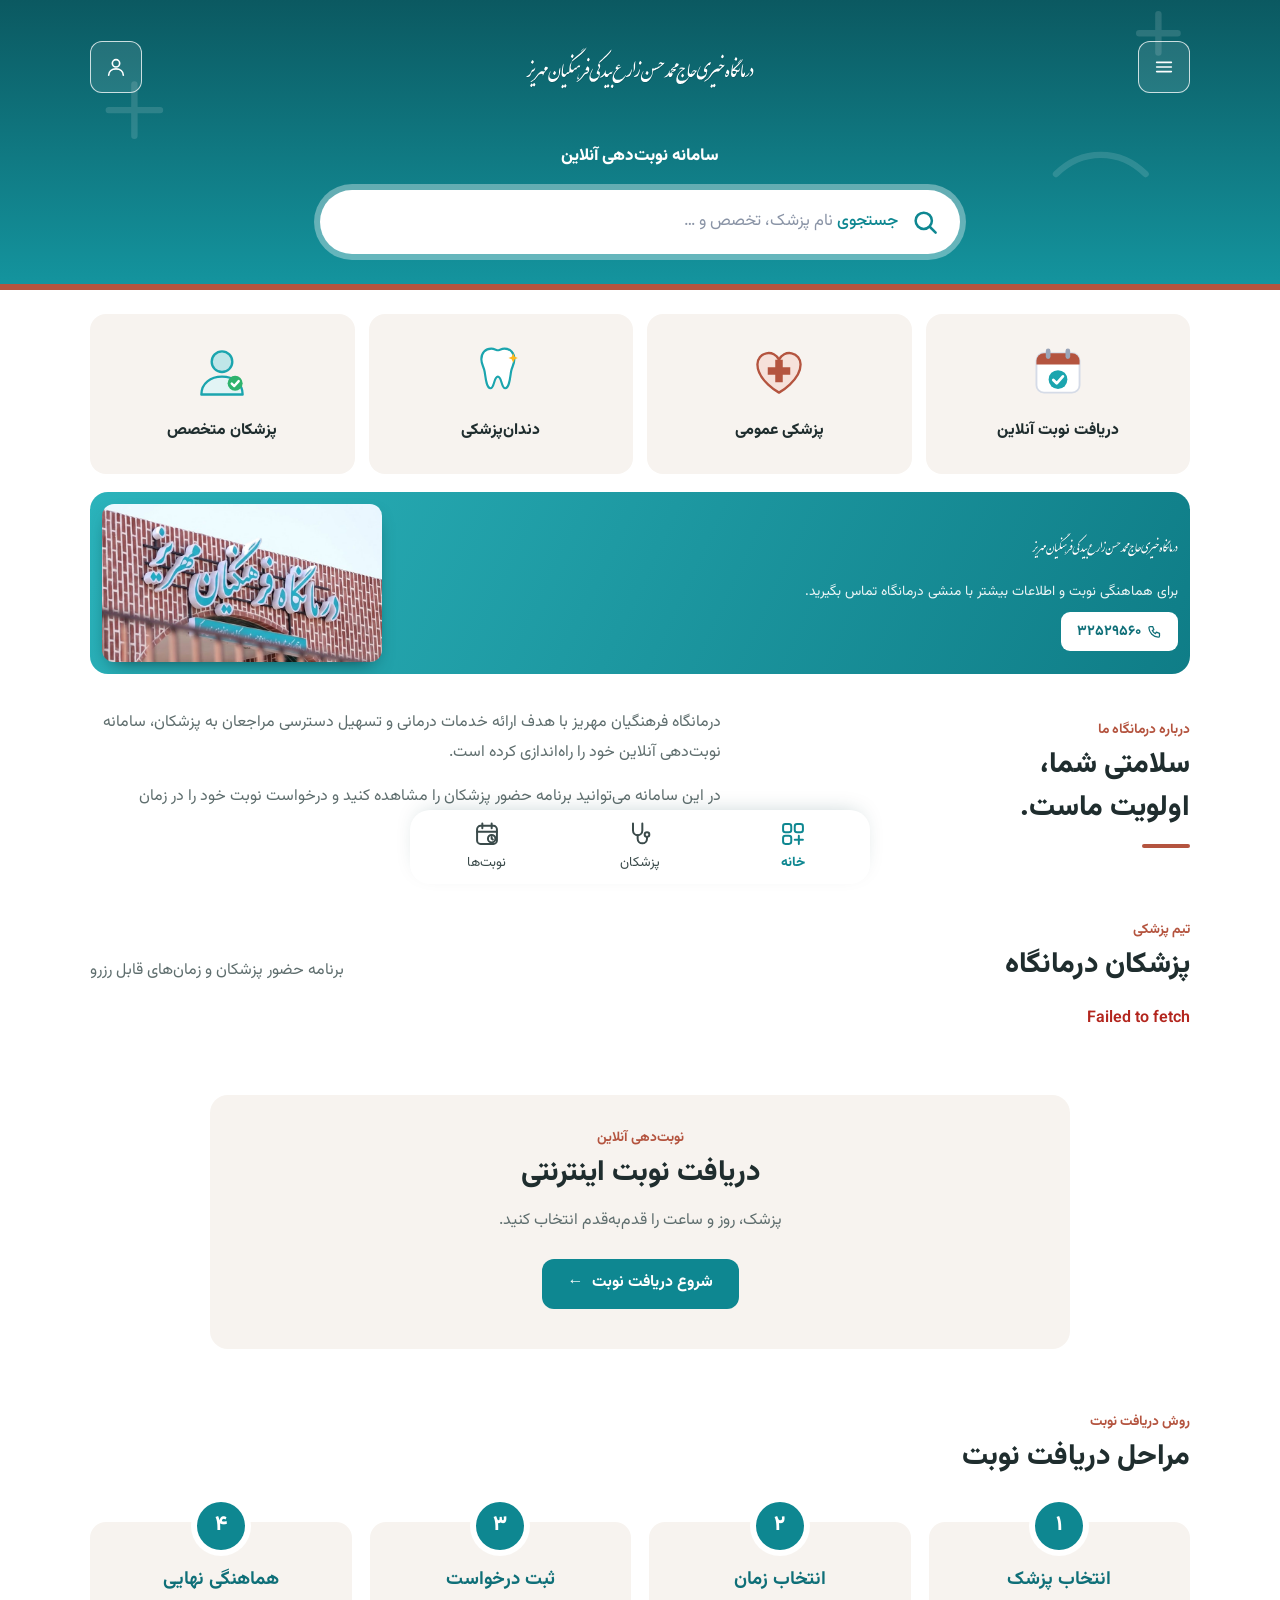
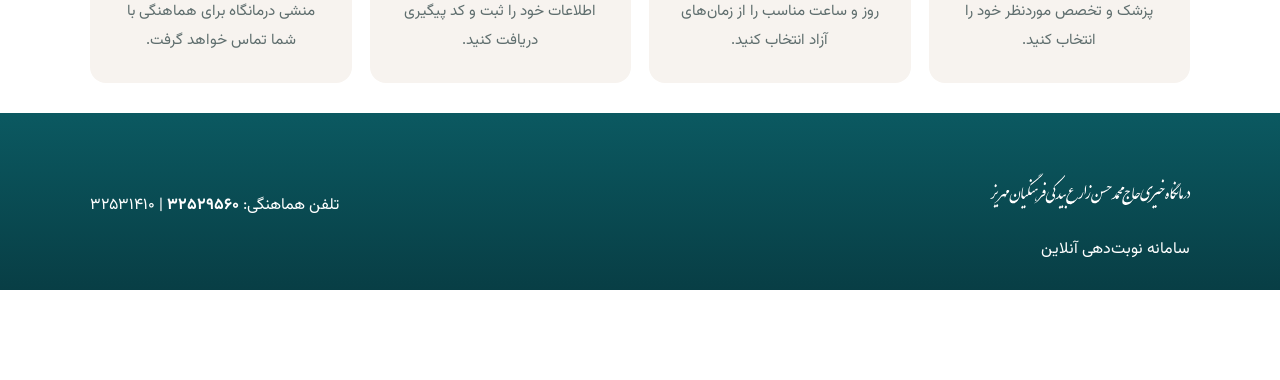
==== index.html @ e26856b7 "Update print statement from 'Hello' to 'Goodbye'" ====
<!DOCTYPE html>
<html lang="fa" dir="rtl">
<head>
  <meta charset="UTF-8">
  <meta name="viewport" content="width=device-width, initial-scale=1.0">
  <meta name="theme-color" content="#0b5961">

  <title>درمانگاه فرهنگیان مهریز | نوبت‌دهی آنلاین</title>

  <meta name="description" content="سامانه آنلاین نوبت‌دهی درمانگاه فرهنگیان مهریز">

  <link rel="preconnect" href="https://fonts.googleapis.com">
  <link rel="preconnect" href="https://script.google.com" crossorigin>
  <link rel="preconnect" href="https://script.googleusercontent.com" crossorigin>
  <link rel="stylesheet" href="https://fonts.googleapis.com/css2?family=Vazirmatn:wght@400;500;700;800&display=swap">
  <link rel="stylesheet" href="css/style.css?v=39">
</head>

<body>
<svg width="0" height="0" style="position:absolute" aria-hidden="true" focusable="false"><defs><path id="wmp" fill-rule="evenodd" d="M687.3 294.7C685.9 295.0 684.8 296.4 683.3 298.7C681.9 300.9 679.8 305.4 678.7 308.0C677.6 310.6 676.4 312.4 676.7 314.0C676.9 315.6 677.9 316.1 680.0 317.7C682.1 319.2 687.3 322.8 689.3 323.3C691.4 323.8 691.4 321.8 692.3 320.7C693.3 319.6 694.0 318.6 695.0 316.7C696.0 314.8 697.7 311.2 698.3 309.3C698.9 307.4 698.9 306.6 698.7 305.3C698.4 304.1 697.8 303.1 696.7 301.7C695.5 300.2 693.2 297.8 691.7 296.7C690.1 295.5 688.7 294.3 687.3 294.7ZM664.3 301.7C663.3 299.9 660.3 296.2 658.7 294.7C657.1 293.2 655.7 292.7 654.7 292.7C653.6 292.6 653.9 292.3 652.3 294.3C650.8 296.4 647.7 304.4 645.3 305.0C642.9 305.6 639.9 299.4 638.0 298.0C636.1 296.6 635.4 295.9 634.0 296.7C632.6 297.4 631.4 299.5 629.7 302.7C627.9 305.8 623.0 312.1 623.7 315.7C624.3 319.3 631.7 322.9 633.7 324.3C635.7 325.8 634.9 324.7 635.7 324.3C636.4 323.9 636.9 323.9 638.3 322.0C639.8 320.1 642.8 314.2 644.3 313.0C645.9 311.8 646.2 313.5 647.7 314.7C649.2 315.8 652.0 319.1 653.3 320.0C654.7 320.9 654.5 321.1 655.7 320.3C656.8 319.6 658.9 317.6 660.3 315.7C661.8 313.7 663.6 310.4 664.3 308.7C665.1 306.9 665.0 306.5 665.0 305.3C665.0 304.2 665.4 303.4 664.3 301.7ZM323.0 302.0C322.1 300.1 319.6 296.9 318.0 295.3C316.4 293.8 314.4 292.9 313.3 292.7C312.2 292.4 312.9 291.6 311.3 293.7C309.8 295.7 306.4 304.2 304.0 305.0C301.6 305.8 298.9 299.7 297.0 298.3C295.1 296.9 293.8 296.4 292.7 296.7C291.5 296.9 291.2 297.9 290.0 299.7C288.8 301.4 286.9 304.6 285.7 307.3C284.4 310.1 281.3 313.2 282.3 316.0C283.4 318.8 290.1 322.9 292.0 324.3C293.9 325.7 293.3 324.6 294.0 324.3C294.7 324.1 294.8 324.6 296.3 322.7C297.8 320.7 300.5 313.2 303.0 312.7C305.5 312.2 309.4 318.4 311.3 319.7C313.2 320.9 313.2 320.9 314.3 320.3C315.5 319.8 316.8 318.6 318.3 316.3C319.8 314.1 322.6 309.4 323.3 307.0C324.1 304.6 323.9 303.9 323.0 302.0ZM1512.7 298.7C1512.0 297.2 1510.8 295.2 1509.3 293.7C1507.8 292.2 1504.9 290.3 1503.7 289.7C1502.4 289.1 1502.6 289.7 1502.0 290.0C1501.4 290.3 1501.7 289.7 1500.3 291.7C1499.0 293.6 1495.2 300.0 1494.0 301.7C1492.8 303.3 1494.3 302.8 1493.0 301.7C1491.7 300.6 1488.1 296.3 1486.3 295.0C1484.6 293.7 1483.9 292.5 1482.3 293.7C1480.7 294.8 1478.3 299.3 1476.7 302.0C1475.1 304.7 1473.4 308.1 1472.7 310.0C1471.9 311.9 1470.8 311.4 1472.3 313.3C1473.9 315.2 1480.1 320.0 1482.0 321.3C1483.9 322.7 1482.9 321.7 1483.7 321.3C1484.4 320.9 1485.2 320.9 1486.7 319.0C1488.2 317.1 1491.4 311.2 1492.7 309.7C1493.9 308.2 1492.7 308.9 1494.0 310.0C1495.3 311.1 1498.7 314.8 1500.3 316.0C1501.9 317.2 1502.6 317.5 1503.7 317.3C1504.7 317.2 1505.2 316.8 1506.7 315.0C1508.1 313.2 1511.2 308.4 1512.3 306.3C1513.4 304.3 1513.3 303.9 1513.3 302.7C1513.4 301.4 1513.3 300.2 1512.7 298.7ZM74.0 291.7C73.6 290.2 73.0 289.6 72.0 288.3C71.0 287.1 69.2 285.3 68.0 284.3C66.8 283.4 65.6 282.8 64.7 282.7C63.8 282.5 64.3 281.3 62.7 283.3C61.1 285.4 57.6 294.3 55.0 295.0C52.4 295.7 49.2 289.1 47.3 287.7C45.4 286.3 45.2 285.6 43.7 286.7C42.2 287.8 39.9 291.6 38.3 294.3C36.7 297.1 34.8 301.0 34.0 303.0C33.2 305.0 32.1 304.4 33.7 306.3C35.2 308.2 41.4 313.0 43.3 314.3C45.2 315.7 44.3 314.6 45.0 314.3C45.7 314.1 45.8 314.6 47.3 312.7C48.8 310.7 51.4 303.2 54.0 302.7C56.6 302.2 60.8 308.4 62.7 309.7C64.5 310.9 63.9 310.9 65.0 310.3C66.1 309.8 67.9 308.1 69.3 306.3C70.7 304.6 72.5 301.5 73.3 300.0C74.2 298.5 74.2 298.7 74.3 297.3C74.4 295.9 74.4 293.2 74.0 291.7ZM424.7 211.0C425.1 209.7 422.4 213.4 421.0 215.7C419.6 217.9 418.1 220.7 416.3 224.7C414.6 228.7 411.7 236.4 410.7 239.7C409.6 242.9 410.0 242.4 410.0 244.3C410.0 246.2 409.9 249.3 410.7 251.0C411.4 252.7 413.0 254.2 414.3 254.7C415.7 255.1 417.6 254.2 418.7 253.7C419.7 253.1 420.1 252.3 420.7 251.3C421.2 250.4 421.8 249.2 422.0 248.0C422.2 246.8 422.2 245.3 422.0 244.3C421.8 243.4 422.2 243.6 421.0 242.3C419.8 241.1 416.0 238.3 415.0 237.0C414.0 235.7 414.4 236.6 415.0 234.3C415.6 232.1 417.1 227.6 418.7 223.7C420.3 219.8 424.3 212.3 424.7 211.0ZM1248.7 210.0C1247.8 210.6 1247.2 210.8 1245.7 213.7C1244.1 216.6 1240.4 224.6 1239.3 227.3C1238.3 230.1 1237.7 228.3 1239.3 230.0C1240.9 231.7 1246.9 235.9 1249.0 237.3C1251.1 238.7 1250.6 239.3 1252.0 238.3C1253.4 237.4 1256.0 233.7 1257.3 231.7C1258.7 229.7 1259.4 228.2 1260.0 226.3C1260.6 224.5 1261.8 222.9 1261.0 220.7C1260.2 218.4 1256.7 214.4 1255.0 212.7C1253.3 210.9 1252.1 210.4 1251.0 210.0C1249.9 209.6 1249.6 209.4 1248.7 210.0ZM1784.3 201.3C1784.2 200.4 1783.6 199.1 1782.0 200.7C1780.4 202.2 1777.3 207.5 1774.7 210.7C1772.0 213.8 1770.1 216.3 1766.0 219.7C1761.9 223.0 1753.1 228.4 1750.0 230.7C1746.9 232.9 1748.1 232.4 1747.7 233.0C1747.3 233.6 1747.0 234.1 1747.7 234.3C1748.3 234.6 1749.7 234.8 1751.7 234.3C1753.6 233.9 1756.5 232.9 1759.3 231.7C1762.2 230.4 1766.4 228.3 1768.7 227.0C1770.9 225.7 1771.1 225.8 1772.7 224.0C1774.3 222.2 1776.6 218.9 1778.3 216.0C1780.1 213.1 1782.0 208.8 1783.0 206.3C1784.0 203.9 1784.5 202.3 1784.3 201.3ZM966.0 187.0C964.3 187.6 963.1 190.9 961.3 194.0C959.6 197.1 956.7 203.2 955.7 205.7C954.6 208.2 953.8 207.3 955.0 209.0C956.2 210.7 960.6 214.4 962.7 216.0C964.8 217.6 966.1 218.9 967.7 218.7C969.3 218.4 971.1 216.0 972.3 214.7C973.6 213.3 974.2 212.3 975.0 210.7C975.8 209.1 976.9 206.9 977.3 205.0C977.8 203.1 977.9 200.9 977.7 199.3C977.4 197.7 977.1 196.8 976.0 195.3C974.9 193.9 973.0 192.1 971.3 190.7C969.7 189.3 967.7 186.4 966.0 187.0ZM226.7 186.7C224.9 187.3 223.4 191.2 221.7 194.3C219.9 197.4 217.3 202.9 216.3 205.3C215.3 207.7 214.0 206.6 215.7 208.7C217.3 210.8 224.2 216.4 226.3 218.0C228.5 219.6 227.8 218.6 228.7 218.3C229.5 218.1 230.2 217.6 231.3 216.3C232.4 215.1 234.2 213.1 235.3 211.0C236.5 208.9 237.8 205.7 238.3 203.7C238.8 201.7 238.7 200.5 238.3 199.0C238.0 197.5 237.4 196.1 236.3 194.7C235.3 193.2 233.6 191.7 232.0 190.3C230.4 189.0 228.4 186.0 226.7 186.7ZM690.7 189.3C690.8 187.7 690.2 188.0 689.0 189.3C687.8 190.7 684.8 195.9 683.3 197.3C681.9 198.8 681.5 198.1 680.3 198.0C679.2 197.9 677.4 196.8 676.3 196.7C675.2 196.5 674.7 196.6 673.7 197.0C672.7 197.4 672.6 196.8 670.3 199.0C668.1 201.2 662.9 207.7 660.3 210.0C657.7 212.3 656.3 212.2 654.7 212.7C653.1 213.2 652.1 213.1 650.7 213.0C649.2 212.9 647.3 212.4 646.0 212.0C644.7 211.6 644.2 211.3 643.0 210.3C641.8 209.4 640.1 208.1 639.0 206.3C637.9 204.6 636.8 201.7 636.3 199.7C635.9 197.6 635.8 196.4 636.3 194.0C636.8 191.6 638.9 186.7 639.3 185.0C639.7 183.3 639.0 183.9 638.7 183.7C638.3 183.4 638.2 182.8 637.3 183.7C636.5 184.5 635.7 185.1 633.7 188.7C631.7 192.3 628.2 200.6 625.3 205.3C622.4 210.1 619.7 213.8 616.3 217.3C612.9 220.9 609.6 223.4 605.0 226.7C600.4 229.9 591.9 234.6 589.0 236.7C586.1 238.7 587.3 238.6 587.7 239.0C588.0 239.4 588.2 239.8 591.0 239.3C593.8 238.9 600.6 237.4 604.3 236.3C608.1 235.3 610.8 234.4 613.3 233.0C615.8 231.6 617.2 230.4 619.3 228.0C621.4 225.6 624.7 220.1 626.0 218.7C627.3 217.3 626.6 218.2 627.3 219.7C628.1 221.2 629.1 225.5 630.3 227.7C631.6 229.8 633.1 231.4 635.0 232.7C636.9 233.9 639.8 235.1 642.0 235.3C644.2 235.6 646.7 234.8 648.3 234.3C649.9 233.8 650.5 233.3 651.7 232.3C652.8 231.4 653.7 230.9 655.3 228.7C657.0 226.4 659.7 221.6 661.7 219.0C663.6 216.4 665.5 214.6 667.0 213.3C668.5 212.1 668.7 211.7 670.7 211.3C672.7 211.0 676.9 211.8 679.0 211.3C681.1 210.9 681.8 209.8 683.0 208.7C684.2 207.5 685.1 205.9 686.0 204.3C686.9 202.7 687.6 201.5 688.3 199.0C689.1 196.5 690.6 190.9 690.7 189.3ZM1609.0 176.7C1607.4 176.2 1608.6 174.4 1606.7 178.0C1604.8 181.6 1599.3 193.9 1597.7 198.0C1596.0 202.1 1596.6 201.3 1596.7 202.3C1596.8 203.4 1598.9 202.4 1598.3 204.3C1597.7 206.2 1594.3 210.9 1593.0 213.7C1591.7 216.4 1591.1 218.4 1590.7 220.7C1590.2 222.9 1590.3 225.4 1590.3 227.0C1590.4 228.6 1590.4 229.2 1591.0 230.3C1591.6 231.5 1592.7 233.2 1593.7 234.0C1594.6 234.8 1595.5 235.1 1596.7 235.3C1597.8 235.6 1599.4 235.5 1600.7 235.3C1601.9 235.2 1602.4 235.3 1604.0 234.3C1605.6 233.3 1607.9 232.3 1610.3 229.3C1612.7 226.3 1616.3 220.7 1618.3 216.3C1620.3 212.0 1621.6 207.2 1622.3 203.3C1623.1 199.4 1622.8 195.7 1622.7 193.0C1622.5 190.3 1622.4 189.4 1621.3 187.3C1620.2 185.3 1618.1 182.4 1616.0 180.7C1613.9 178.9 1610.6 177.1 1609.0 176.7ZM1602.3 206.0C1603.4 205.3 1603.7 205.9 1604.7 206.3C1605.7 206.8 1607.2 207.5 1608.3 208.7C1609.5 209.8 1611.2 211.8 1611.7 213.3C1612.1 214.9 1611.5 216.9 1611.0 218.0C1610.5 219.1 1609.9 219.3 1608.7 220.0C1607.4 220.7 1604.9 221.8 1603.3 222.0C1601.7 222.2 1600.2 222.1 1599.0 221.3C1597.8 220.6 1596.8 218.7 1596.3 217.7C1595.9 216.7 1596.0 216.5 1596.3 215.3C1596.7 214.2 1597.3 212.2 1598.3 210.7C1599.3 209.1 1601.3 206.7 1602.3 206.0ZM909.3 174.0C908.8 174.1 909.4 171.4 907.3 175.7C905.3 179.9 899.8 193.5 897.0 199.3C894.2 205.2 893.2 207.2 890.3 210.7C887.4 214.1 884.1 216.7 879.7 220.0C875.3 223.3 867.0 228.2 864.0 230.3C861.0 232.5 862.0 232.2 861.7 233.0C861.3 233.8 860.7 234.8 862.0 235.0C863.3 235.2 866.4 234.9 869.7 234.3C872.9 233.7 878.2 232.3 881.3 231.3C884.4 230.3 886.4 229.5 888.3 228.3C890.3 227.2 891.3 226.4 893.0 224.3C894.7 222.2 896.3 220.1 898.3 215.7C900.4 211.2 903.3 203.6 905.3 197.7C907.3 191.7 909.4 183.7 910.3 180.0C911.2 176.3 910.8 176.3 910.7 175.3C910.5 174.3 909.9 173.9 909.3 174.0ZM846.0 174.3C845.6 174.1 846.1 170.7 844.0 174.7C841.9 178.7 836.2 192.4 833.3 198.3C830.4 204.2 829.2 206.7 826.7 210.0C824.2 213.3 822.7 214.7 818.3 218.0C814.0 221.3 804.1 227.2 800.7 229.7C797.2 232.1 798.2 231.9 797.7 232.7C797.1 233.4 797.3 233.9 797.3 234.3C797.4 234.7 796.6 235.0 798.0 235.0C799.4 235.0 802.3 235.0 805.7 234.3C809.0 233.7 814.7 232.1 818.0 231.0C821.3 229.9 823.3 229.0 825.3 227.7C827.3 226.3 828.0 226.2 830.0 223.0C832.0 219.8 835.1 213.7 837.3 208.3C839.6 203.0 841.8 195.8 843.3 191.0C844.8 186.2 845.8 181.8 846.3 179.3C846.9 176.8 846.7 176.8 846.7 176.0C846.6 175.2 846.4 174.6 846.0 174.3ZM1801.3 161.7C1800.3 161.2 1800.2 161.3 1799.7 161.7C1799.2 162.0 1799.8 160.3 1798.3 163.7C1796.9 167.0 1792.2 178.3 1791.0 181.7C1789.8 185.0 1790.0 182.5 1791.0 183.7C1792.0 184.8 1795.1 186.8 1797.0 188.7C1798.9 190.6 1801.4 193.3 1802.7 195.0C1803.9 196.7 1804.3 197.6 1804.7 199.0C1805.1 200.4 1806.1 200.8 1805.0 203.3C1803.9 205.9 1802.2 209.4 1798.3 214.3C1794.4 219.3 1784.3 229.7 1781.7 233.0C1779.0 236.3 1780.7 234.5 1782.3 234.0C1783.9 233.5 1788.3 231.7 1791.3 230.0C1794.4 228.3 1798.5 225.3 1800.7 223.7C1802.8 222.0 1803.1 221.4 1804.3 220.0C1805.6 218.6 1806.8 216.9 1808.0 215.0C1809.2 213.1 1810.2 211.1 1811.3 208.3C1812.4 205.6 1813.8 201.4 1814.7 198.3C1815.5 195.3 1816.1 192.8 1816.3 190.0C1816.6 187.2 1816.6 183.9 1816.3 181.7C1816.1 179.4 1815.9 178.4 1815.0 176.3C1814.1 174.2 1812.2 171.0 1810.7 169.0C1809.1 167.0 1807.2 165.6 1805.7 164.3C1804.1 163.1 1802.3 162.1 1801.3 161.7ZM273.3 161.3C273.1 156.7 272.3 161.6 271.7 162.3C271.1 163.1 270.8 162.8 269.7 166.0C268.5 169.2 265.7 177.0 264.7 181.3C263.6 185.7 263.6 186.9 263.3 192.0C263.1 197.1 263.4 207.7 263.3 211.7C263.2 215.6 263.4 213.3 262.7 215.7C261.9 218.0 260.1 222.8 258.7 225.7C257.2 228.5 255.8 230.4 254.0 232.7C252.2 234.9 249.9 237.2 248.0 239.0C246.1 240.8 244.8 241.9 242.3 243.3C239.9 244.8 236.7 246.4 233.3 247.7C230.0 248.9 225.4 250.1 222.3 250.7C219.2 251.3 217.3 251.3 214.7 251.3C212.1 251.3 209.6 251.3 206.7 250.7C203.8 250.0 200.1 248.9 197.3 247.3C194.6 245.8 192.1 243.6 190.3 241.3C188.6 239.1 187.3 236.8 186.7 233.7C186.0 230.5 185.7 226.9 186.3 222.3C187.0 217.7 188.9 210.9 190.7 206.0C192.4 201.1 195.7 195.4 196.7 192.7C197.6 189.9 196.7 189.7 196.3 189.3C196.0 188.9 195.8 188.6 194.7 190.3C193.5 192.1 191.2 196.2 189.3 200.0C187.5 203.8 185.2 208.8 183.7 213.0C182.1 217.2 180.9 220.8 180.0 225.0C179.1 229.2 178.3 234.4 178.0 238.3C177.7 242.2 177.9 245.2 178.3 248.3C178.7 251.4 179.4 254.5 180.3 257.0C181.2 259.5 182.1 261.2 183.7 263.3C185.2 265.4 187.7 268.1 189.7 269.7C191.7 271.3 193.1 272.1 195.7 273.0C198.3 273.9 202.2 275.0 205.3 275.3C208.4 275.7 211.8 275.3 214.3 275.0C216.9 274.7 218.7 274.2 220.7 273.7C222.7 273.1 223.6 273.0 226.3 271.7C229.1 270.3 234.3 267.4 237.0 265.7C239.7 263.9 239.9 263.7 242.3 261.3C244.7 258.9 248.9 254.4 251.3 251.3C253.8 248.3 255.2 245.9 257.0 243.0C258.8 240.1 259.9 238.6 262.0 233.7C264.1 228.8 267.5 220.9 269.3 213.7C271.2 206.4 272.3 198.7 273.0 190.0C273.7 181.3 273.6 165.9 273.3 161.3ZM73.7 161.0C73.3 160.7 73.4 159.9 72.0 161.7C70.6 163.4 68.6 168.6 65.3 171.3C62.1 174.1 56.0 175.8 52.7 178.0C49.3 180.2 48.5 179.6 45.3 184.7C42.2 189.8 37.0 203.3 33.7 208.7C30.3 214.0 30.3 212.9 25.3 216.7C20.3 220.4 7.6 228.6 3.7 231.3C-0.2 234.1 2.2 232.4 2.0 233.0C1.8 233.6 1.6 234.6 2.7 235.0C3.7 235.4 5.1 235.8 8.3 235.3C11.6 234.9 18.9 233.4 22.3 232.3C25.7 231.3 26.9 230.2 28.7 229.0C30.4 227.8 31.4 226.8 32.7 225.0C33.9 223.2 34.7 221.9 36.3 218.3C37.9 214.7 40.8 206.8 42.3 203.3C43.9 199.9 44.3 199.3 45.7 197.7C47.0 196.1 47.5 195.4 50.3 193.7C53.2 191.9 60.0 189.1 62.7 187.3C65.3 185.6 64.9 185.3 66.3 183.0C67.7 180.7 69.7 176.6 71.0 173.3C72.3 170.1 73.6 165.4 74.0 163.3C74.4 161.3 74.0 161.3 73.7 161.0ZM173.3 158.0C171.8 156.8 168.9 155.4 166.0 154.7C163.1 153.9 158.5 152.8 156.0 153.7C153.5 154.6 152.8 157.0 151.0 160.0C149.2 163.0 146.3 169.1 145.3 171.7C144.4 174.3 145.0 174.7 145.3 175.7C145.7 176.7 146.1 177.1 147.3 177.7C148.6 178.3 151.6 178.9 152.7 179.3C153.7 179.8 154.9 178.3 153.7 180.3C152.4 182.3 147.1 189.3 145.3 191.3C143.6 193.3 144.1 192.4 143.3 192.3C142.6 192.2 142.2 191.2 141.0 190.7C139.8 190.2 138.8 189.6 136.3 189.3C133.9 189.1 129.3 188.9 126.3 189.3C123.4 189.7 121.4 190.4 118.7 191.7C115.9 192.9 113.7 193.7 110.0 196.7C106.3 199.7 102.1 203.1 96.7 209.7C91.3 216.2 82.4 229.8 77.7 236.0C72.9 242.2 71.3 243.4 68.3 246.7C65.3 249.9 64.7 251.2 59.7 255.3C54.7 259.4 42.2 268.3 38.3 271.3C34.5 274.4 36.8 273.2 36.7 273.7C36.5 274.2 36.8 274.3 37.3 274.3C37.8 274.4 37.2 275.1 39.7 274.0C42.1 272.9 47.7 270.5 52.0 268.0C56.3 265.5 61.1 262.5 65.3 259.0C69.6 255.5 72.2 253.2 77.7 247.0C83.2 240.8 93.4 227.2 98.3 221.7C103.2 216.2 104.0 215.9 107.0 214.0C110.0 212.1 113.2 210.9 116.3 210.3C119.5 209.7 123.7 210.1 126.0 210.3C128.3 210.6 128.9 210.8 130.3 211.7C131.7 212.6 133.9 213.7 134.3 215.7C134.8 217.7 132.9 222.3 133.0 223.7C133.1 225.1 133.9 224.6 134.7 224.0C135.4 223.4 135.3 224.2 137.3 220.3C139.3 216.4 143.4 206.3 146.7 200.7C149.9 195.0 152.8 190.8 156.7 186.3C160.6 181.8 167.3 176.4 170.0 173.7C172.7 170.9 171.8 171.6 172.7 169.7C173.5 167.7 174.9 163.9 175.0 162.0C175.1 160.1 174.8 159.2 173.3 158.0ZM497.3 154.3C495.8 153.4 493.2 152.3 491.7 152.0C490.1 151.7 489.5 151.3 488.0 152.7C486.5 154.1 484.6 156.7 482.7 160.3C480.7 163.9 477.3 171.3 476.3 174.3C475.3 177.4 476.1 177.4 476.7 178.7C477.2 179.9 478.1 181.3 479.7 182.0C481.2 182.7 484.4 182.7 486.0 182.7C487.6 182.6 488.6 181.7 489.3 181.7C490.1 181.6 489.9 181.5 490.7 182.3C491.4 183.2 493.3 185.3 493.7 186.7C494.1 188.0 493.7 189.3 493.0 190.3C492.3 191.4 492.7 191.4 489.3 193.0C486.0 194.6 476.8 198.0 473.0 200.0C469.2 202.0 468.7 202.8 466.3 205.0C463.9 207.2 463.3 207.3 458.7 213.3C454.0 219.4 444.0 234.3 438.3 241.3C432.7 248.3 430.6 250.3 424.7 255.3C418.8 260.4 406.8 268.7 403.0 271.7C399.2 274.7 401.8 272.9 401.7 273.3C401.6 273.8 401.6 274.3 402.3 274.3C403.1 274.3 403.9 274.4 406.3 273.3C408.8 272.3 413.3 270.2 417.0 268.0C420.7 265.8 424.3 263.9 428.7 260.3C433.0 256.8 437.9 252.3 443.0 246.7C448.1 241.0 455.3 231.2 459.3 226.3C463.4 221.5 464.6 220.1 467.3 217.7C470.1 215.3 472.3 213.8 476.0 212.0C479.7 210.2 486.4 208.5 489.3 207.0C492.2 205.5 491.8 204.9 493.3 203.0C494.9 201.1 497.2 197.8 498.7 195.3C500.1 192.9 501.1 190.8 502.0 188.3C502.9 185.8 503.8 182.8 504.3 180.3C504.8 177.9 505.0 176.1 505.0 173.7C505.0 171.2 505.1 168.3 504.3 165.7C503.6 163.0 501.8 159.6 500.7 157.7C499.5 155.8 498.8 155.3 497.3 154.3ZM744.3 137.0C742.7 136.8 740.3 136.7 738.0 137.7C735.7 138.6 732.9 140.7 730.7 142.7C728.4 144.6 726.8 146.6 724.7 149.3C722.5 152.1 719.1 156.9 717.7 159.3C716.2 161.7 716.2 162.5 716.0 163.7C715.8 164.8 716.1 165.6 716.3 166.3C716.6 167.1 716.4 167.3 717.7 168.3C718.9 169.3 722.7 171.3 724.0 172.3C725.3 173.4 727.1 171.8 725.3 174.7C723.6 177.6 716.6 185.2 713.3 189.7C710.1 194.2 708.1 197.3 705.7 201.7C703.2 206.0 700.8 210.4 698.7 215.7C696.6 220.9 694.2 228.9 693.0 233.3C691.8 237.8 691.9 239.2 691.7 242.3C691.4 245.5 691.2 248.5 691.7 252.3C692.2 256.2 693.6 262.2 694.7 265.3C695.7 268.4 696.4 269.1 698.0 271.0C699.6 272.9 701.8 275.1 704.0 276.7C706.2 278.2 708.8 279.4 711.0 280.3C713.2 281.2 714.3 281.7 717.3 282.0C720.4 282.3 725.7 282.6 729.3 282.3C733.0 282.1 735.7 281.6 739.3 280.3C743.0 279.1 747.4 277.2 751.3 275.0C755.2 272.8 759.0 270.0 762.7 267.0C766.3 264.0 770.2 260.3 773.3 257.0C776.5 253.7 778.6 250.9 781.7 247.0C784.7 243.1 788.8 237.8 791.7 233.3C794.5 228.9 797.5 222.8 798.7 220.3C799.8 217.9 798.8 218.9 798.7 218.7C798.5 218.4 800.0 216.1 797.7 218.7C795.3 221.2 788.8 229.7 784.7 234.0C780.6 238.3 776.6 241.6 773.0 244.3C769.4 247.1 766.7 248.6 763.3 250.3C759.9 252.1 755.9 253.6 752.7 254.7C749.4 255.7 748.3 256.3 744.0 256.7C739.7 257.0 731.0 257.0 727.0 256.7C723.0 256.3 722.1 255.4 720.0 254.7C717.9 253.9 716.9 253.8 714.7 252.0C712.4 250.2 708.3 246.4 706.3 243.7C704.4 240.9 703.6 238.3 703.0 235.3C702.4 232.3 702.2 229.1 702.7 225.7C703.1 222.2 704.0 218.8 705.7 214.7C707.3 210.5 710.2 204.8 712.7 200.7C715.1 196.5 717.2 193.6 720.3 189.7C723.5 185.7 725.1 182.8 731.7 177.0C738.3 171.2 755.3 159.0 760.0 155.0C764.7 151.0 760.1 153.3 759.7 153.0C759.3 152.7 759.4 152.3 757.7 153.0C755.9 153.7 751.6 156.4 749.3 157.3C747.1 158.3 746.4 158.5 744.3 158.7C742.2 158.8 738.7 158.6 736.7 158.3C734.7 158.1 733.5 157.6 732.3 157.0C731.2 156.4 730.2 155.7 729.7 155.0C729.2 154.3 728.7 153.9 729.3 152.7C729.9 151.4 732.1 148.9 733.3 147.7C734.6 146.4 735.9 145.7 737.0 145.3C738.1 144.9 738.8 144.9 740.0 145.3C741.2 145.7 743.1 147.3 744.0 147.7C744.9 148.1 745.0 147.9 745.7 147.7C746.3 147.4 747.4 147.0 748.0 146.0C748.6 145.0 749.4 142.8 749.3 141.7C749.3 140.5 748.5 139.8 747.7 139.0C746.8 138.2 745.9 137.2 744.3 137.0ZM1585.0 138.0C1584.6 137.7 1584.4 137.2 1583.0 137.7C1581.6 138.1 1578.1 140.2 1576.3 140.7C1574.6 141.2 1575.9 141.5 1572.7 140.7C1569.4 139.8 1559.8 136.5 1556.7 135.7C1553.6 134.8 1555.3 135.3 1554.0 135.7C1552.7 136.0 1549.9 137.0 1548.7 137.7C1547.4 138.3 1547.6 138.1 1546.3 139.7C1545.1 141.3 1542.1 145.3 1541.0 147.3C1539.9 149.3 1539.7 150.9 1539.7 151.7C1539.7 152.4 1539.7 152.9 1541.0 152.0C1542.3 151.1 1545.6 147.3 1547.7 146.3C1549.8 145.4 1551.7 146.0 1553.7 146.3C1555.7 146.7 1557.7 147.4 1559.7 148.3C1561.6 149.2 1564.9 150.4 1565.3 151.7C1565.8 152.9 1564.9 153.3 1562.3 156.0C1559.8 158.7 1552.6 165.6 1550.0 167.7C1547.4 169.7 1549.4 168.3 1546.7 168.3C1543.9 168.4 1537.2 167.8 1533.3 168.0C1529.4 168.2 1526.8 168.6 1523.3 169.7C1519.9 170.8 1516.1 172.7 1512.7 174.7C1509.3 176.6 1506.9 177.8 1503.0 181.3C1499.1 184.9 1496.1 186.8 1489.0 196.0C1481.9 205.2 1467.1 227.8 1460.3 236.7C1453.6 245.5 1453.9 244.2 1448.3 249.0C1442.8 253.8 1431.2 261.9 1427.0 265.3C1422.8 268.7 1423.7 268.5 1423.0 269.3C1422.3 270.2 1422.3 270.2 1423.0 270.3C1423.7 270.4 1424.8 270.9 1427.3 270.0C1429.9 269.1 1434.7 266.7 1438.3 264.7C1441.9 262.6 1445.8 260.0 1449.0 257.7C1452.2 255.3 1453.8 254.0 1457.3 250.7C1460.8 247.3 1464.1 244.9 1470.0 237.7C1475.9 230.4 1487.2 213.9 1492.7 207.3C1498.1 200.8 1500.0 200.4 1502.7 198.3C1505.3 196.3 1506.4 196.0 1508.7 195.0C1510.9 194.0 1513.8 192.9 1516.0 192.3C1518.2 191.7 1520.2 191.4 1522.0 191.3C1523.8 191.3 1524.7 192.0 1527.0 192.0C1529.3 192.0 1533.4 192.1 1536.0 191.3C1538.6 190.6 1540.1 189.7 1542.3 187.7C1544.6 185.7 1545.2 183.7 1549.3 179.3C1553.4 175.0 1561.9 166.5 1567.0 161.7C1572.1 156.8 1576.9 153.3 1579.7 150.3C1582.4 147.4 1582.7 145.8 1583.7 144.0C1584.6 142.2 1585.1 140.7 1585.3 139.7C1585.6 138.7 1585.4 138.3 1585.0 138.0ZM1733.3 130.0C1732.9 130.3 1733.1 128.7 1731.7 132.3C1730.2 135.9 1726.5 144.3 1724.7 151.7C1722.8 159.1 1721.8 167.9 1720.7 176.7C1719.6 185.4 1718.4 197.5 1718.0 204.0C1717.6 210.5 1717.9 212.6 1718.0 215.7C1718.1 218.7 1718.3 220.6 1718.7 222.3C1719.0 224.1 1719.1 224.7 1720.0 226.3C1720.9 228.0 1722.3 230.8 1724.0 232.3C1725.7 233.8 1727.9 235.0 1730.0 235.3C1732.1 235.7 1734.6 235.3 1736.7 234.3C1738.8 233.3 1740.9 231.7 1742.7 229.3C1744.4 226.9 1746.3 222.9 1747.3 220.0C1748.4 217.1 1748.7 214.3 1749.0 212.0C1749.3 209.7 1749.6 208.4 1749.0 206.3C1748.4 204.3 1746.7 200.8 1745.7 199.7C1744.7 198.5 1743.6 199.2 1743.0 199.3C1742.4 199.4 1742.7 198.7 1742.0 200.3C1741.3 202.0 1739.8 207.4 1739.0 209.3C1738.2 211.2 1737.9 211.4 1737.0 211.7C1736.1 211.9 1734.6 211.1 1733.7 210.7C1732.8 210.2 1732.5 210.1 1731.7 209.0C1730.8 207.9 1729.3 205.8 1728.7 204.3C1728.0 202.8 1727.8 202.7 1727.7 200.0C1727.5 197.3 1726.6 199.1 1727.7 188.0C1728.7 176.9 1732.9 143.2 1734.0 133.7C1735.1 124.1 1734.1 131.3 1734.0 130.7C1733.9 130.1 1733.7 129.7 1733.3 130.0ZM1364.3 183.3C1364.5 182.3 1364.9 182.7 1363.7 182.7C1362.4 182.7 1360.0 183.7 1357.0 183.3C1354.0 182.9 1348.4 180.8 1345.7 180.3C1342.9 179.9 1342.3 180.1 1340.7 180.7C1339.0 181.2 1337.3 182.3 1335.7 183.7C1334.1 185.0 1334.2 184.2 1331.0 188.7C1327.8 193.2 1319.7 207.0 1316.7 210.7C1313.7 214.3 1314.4 211.1 1313.0 210.7C1311.6 210.3 1309.5 209.4 1308.0 208.3C1306.5 207.2 1305.1 205.9 1304.0 204.0C1302.9 202.1 1301.6 201.3 1301.3 196.7C1301.1 192.1 1301.3 186.2 1302.3 176.3C1303.3 166.4 1306.4 144.9 1307.3 137.3C1308.2 129.7 1307.8 131.9 1307.7 130.7C1307.6 129.4 1308.2 126.8 1306.7 130.0C1305.2 133.2 1300.8 141.4 1298.7 150.0C1296.5 158.6 1294.8 172.9 1293.7 181.7C1292.5 190.4 1292.0 196.8 1291.7 202.3C1291.3 207.9 1291.5 212.1 1291.7 215.0C1291.8 217.9 1291.9 217.9 1292.7 220.0C1293.4 222.1 1294.9 225.3 1296.3 227.3C1297.8 229.3 1300.6 230.9 1301.3 232.0C1302.1 233.1 1302.4 231.8 1301.0 233.7C1299.6 235.6 1295.2 240.6 1292.7 243.3C1290.1 246.1 1287.7 248.2 1285.7 250.0C1283.6 251.8 1283.2 252.2 1280.3 254.0C1277.4 255.8 1271.7 259.1 1268.3 260.7C1265.0 262.3 1263.1 262.9 1260.3 263.7C1257.6 264.4 1256.2 265.1 1252.0 265.3C1247.8 265.6 1239.2 265.6 1235.3 265.3C1231.5 265.1 1231.1 264.5 1229.0 263.7C1226.9 262.8 1224.8 261.7 1223.0 260.3C1221.2 259.0 1219.3 257.1 1218.0 255.7C1216.7 254.2 1216.2 253.8 1215.3 251.7C1214.4 249.5 1213.1 245.3 1212.7 242.7C1212.2 240.1 1212.2 239.1 1212.7 236.0C1213.2 232.9 1213.8 228.6 1215.7 224.0C1217.6 219.4 1221.2 212.7 1224.0 208.3C1226.8 203.9 1229.0 201.2 1232.3 197.7C1235.7 194.1 1238.6 191.1 1244.0 187.0C1249.4 182.9 1260.8 176.1 1264.7 173.3C1268.6 170.6 1266.7 171.6 1267.3 170.3C1268.0 169.1 1268.7 166.8 1268.7 165.7C1268.6 164.5 1267.8 164.0 1267.0 163.3C1266.2 162.7 1266.4 162.4 1263.7 161.7C1260.9 160.9 1254.7 159.4 1250.7 159.0C1246.7 158.6 1242.7 158.7 1239.7 159.0C1236.7 159.3 1234.8 159.8 1232.7 161.0C1230.5 162.2 1228.3 164.6 1226.7 166.3C1225.1 168.1 1223.7 170.3 1223.0 171.7C1222.3 173.0 1222.6 173.9 1222.7 174.3C1222.8 174.8 1222.9 174.9 1223.7 174.3C1224.4 173.7 1225.9 171.6 1227.3 170.7C1228.7 169.8 1228.9 169.2 1232.0 169.0C1235.1 168.8 1242.6 169.3 1245.7 169.7C1248.8 170.0 1249.7 170.5 1250.7 171.0C1251.7 171.5 1253.4 170.9 1251.7 172.7C1249.9 174.4 1243.9 178.3 1240.0 181.7C1236.1 185.1 1231.9 189.0 1228.3 193.0C1224.8 197.0 1221.8 201.0 1218.7 205.7C1215.6 210.3 1212.2 215.8 1209.7 221.0C1207.2 226.2 1205.1 232.1 1203.7 237.0C1202.2 241.9 1201.4 246.1 1201.0 250.7C1200.6 255.2 1200.9 261.3 1201.0 264.3C1201.1 267.4 1201.1 266.9 1201.7 269.0C1202.3 271.1 1203.8 274.9 1204.7 276.7C1205.5 278.4 1205.1 278.1 1206.7 279.7C1208.2 281.2 1211.8 284.5 1214.0 286.0C1216.2 287.5 1217.9 288.0 1220.0 288.7C1222.1 289.3 1223.9 289.8 1226.7 290.0C1229.4 290.2 1233.3 290.3 1236.7 290.0C1240.0 289.7 1244.1 288.9 1246.7 288.3C1249.2 287.8 1249.3 287.8 1252.0 286.7C1254.7 285.5 1258.7 283.9 1262.7 281.3C1266.6 278.8 1272.3 274.3 1275.7 271.3C1279.1 268.4 1280.3 266.8 1283.0 263.7C1285.7 260.6 1288.4 257.6 1292.0 252.7C1295.6 247.7 1301.3 236.9 1304.7 234.0C1308.0 231.1 1309.6 235.2 1312.0 235.3C1314.4 235.5 1316.7 235.4 1319.0 235.0C1321.3 234.6 1323.2 234.2 1325.7 233.0C1328.1 231.8 1331.1 230.2 1333.7 228.0C1336.3 225.8 1338.0 224.6 1341.3 220.0C1344.7 215.4 1350.5 205.2 1353.7 200.7C1356.8 196.2 1358.8 194.9 1360.3 193.0C1361.8 191.1 1362.0 190.6 1362.7 189.0C1363.3 187.4 1364.2 184.4 1364.3 183.3ZM1350.3 193.3C1350.8 193.9 1350.7 193.9 1350.0 195.0C1349.3 196.1 1348.5 197.6 1346.3 199.7C1344.2 201.7 1339.9 205.5 1337.0 207.3C1334.1 209.2 1331.1 210.1 1328.7 210.7C1326.3 211.2 1323.6 211.0 1322.7 210.7C1321.7 210.3 1321.6 211.2 1323.0 208.7C1324.4 206.2 1329.0 198.7 1331.3 195.7C1333.7 192.7 1335.1 191.6 1337.0 190.7C1338.9 189.7 1341.3 189.9 1343.0 190.0C1344.7 190.1 1346.1 190.8 1347.3 191.3C1348.6 191.9 1349.9 192.7 1350.3 193.3ZM1218.3 131.3C1217.3 130.4 1215.4 128.8 1213.0 127.7C1210.6 126.5 1205.6 124.9 1203.7 124.3C1201.8 123.8 1202.9 123.3 1201.7 124.3C1200.4 125.3 1198.2 127.3 1196.0 130.3C1193.8 133.3 1189.9 140.1 1188.7 142.3C1187.4 144.6 1188.2 143.1 1188.7 143.7C1189.1 144.3 1190.9 145.4 1191.3 146.0C1191.8 146.6 1195.1 144.1 1191.3 147.0C1187.6 149.9 1173.9 159.2 1168.7 163.7C1163.4 168.2 1161.7 171.1 1159.7 174.0C1157.6 176.9 1156.7 179.6 1156.3 181.0C1156.0 182.4 1154.2 182.3 1157.7 182.3C1161.1 182.3 1173.4 181.2 1177.0 181.0C1180.6 180.8 1178.4 181.1 1179.0 181.3C1179.6 181.6 1181.7 181.6 1180.3 182.7C1179.0 183.8 1174.3 185.8 1171.0 188.0C1167.7 190.2 1162.7 193.7 1160.3 195.7C1157.9 197.6 1158.2 197.6 1156.7 199.7C1155.2 201.7 1152.5 206.7 1151.3 208.0C1150.2 209.3 1150.3 208.6 1149.7 207.3C1149.1 206.1 1148.0 202.6 1147.7 200.7C1147.3 198.7 1147.2 198.1 1147.7 195.7C1148.2 193.2 1150.2 187.9 1150.7 186.0C1151.2 184.1 1150.9 184.4 1150.7 184.0C1150.4 183.6 1149.9 182.8 1149.0 183.7C1148.1 184.6 1147.0 185.7 1145.0 189.3C1143.0 192.9 1139.8 200.7 1137.0 205.3C1134.2 209.9 1131.7 213.4 1128.3 217.0C1124.9 220.6 1121.2 223.4 1116.7 226.7C1112.1 229.9 1103.9 234.3 1101.0 236.3C1098.1 238.4 1099.0 238.5 1099.3 239.0C1099.7 239.5 1098.8 240.3 1103.0 239.3C1107.2 238.4 1119.8 235.1 1124.3 233.3C1128.9 231.6 1128.3 230.9 1130.3 228.7C1132.4 226.4 1135.3 221.0 1136.7 219.7C1138.0 218.3 1137.8 219.5 1138.3 220.7C1138.8 221.8 1139.1 224.9 1139.7 226.7C1140.3 228.4 1140.7 229.6 1142.0 231.0C1143.3 232.4 1145.6 234.3 1147.3 235.0C1149.1 235.7 1150.9 235.4 1152.3 235.3C1153.8 235.2 1154.4 235.1 1156.0 234.3C1157.6 233.6 1159.8 232.6 1161.7 230.7C1163.6 228.8 1165.9 225.4 1167.3 223.0C1168.8 220.6 1169.5 218.5 1170.3 216.0C1171.2 213.5 1172.3 209.7 1172.3 208.0C1172.3 206.3 1171.6 206.1 1170.3 205.7C1169.1 205.3 1166.1 205.8 1164.7 205.7C1163.2 205.5 1162.4 205.1 1161.7 204.7C1160.9 204.3 1160.5 203.9 1160.3 203.3C1160.2 202.8 1159.4 202.6 1160.7 201.3C1161.9 200.1 1164.2 197.7 1168.0 195.7C1171.8 193.6 1179.8 190.8 1183.7 189.0C1187.5 187.2 1189.2 186.4 1191.0 185.0C1192.8 183.6 1193.7 181.8 1194.7 180.3C1195.6 178.8 1196.4 177.3 1196.7 176.0C1196.9 174.7 1197.1 173.5 1196.0 172.7C1194.9 171.8 1193.0 171.3 1190.3 171.0C1187.7 170.7 1183.6 170.7 1180.0 171.0C1176.4 171.3 1170.8 172.8 1168.7 173.0C1166.6 173.2 1166.2 173.3 1167.3 172.0C1168.4 170.7 1172.7 167.2 1175.3 165.3C1177.9 163.4 1178.3 162.8 1183.0 160.7C1187.7 158.5 1198.9 154.5 1203.7 152.3C1208.4 150.2 1209.2 149.9 1211.7 147.7C1214.1 145.4 1217.1 140.9 1218.3 139.0C1219.6 137.1 1219.2 137.3 1219.3 136.3C1219.5 135.3 1219.5 133.8 1219.3 133.0C1219.2 132.2 1219.4 132.2 1218.3 131.3ZM1104.7 119.3C1104.7 118.1 1104.8 118.4 1103.3 119.0C1101.8 119.6 1097.5 122.1 1095.7 122.7C1093.8 123.3 1095.7 123.4 1092.3 122.7C1088.9 121.9 1079.2 118.7 1075.3 118.0C1071.5 117.3 1070.9 118.1 1069.3 118.7C1067.7 119.3 1067.1 120.1 1065.7 121.7C1064.3 123.3 1062.1 126.4 1061.0 128.3C1059.9 130.2 1059.2 132.0 1059.0 133.0C1058.8 134.0 1058.1 135.1 1059.7 134.3C1061.2 133.6 1066.0 129.3 1068.3 128.3C1070.7 127.4 1071.2 128.0 1073.7 128.7C1076.2 129.3 1081.4 131.4 1083.3 132.3C1085.3 133.2 1087.1 131.8 1085.3 134.0C1083.6 136.2 1076.6 142.2 1072.7 145.3C1068.8 148.4 1064.6 151.6 1062.0 152.7C1059.4 153.7 1058.6 151.1 1057.3 151.7C1056.1 152.2 1055.4 154.8 1054.3 156.0C1053.3 157.2 1052.2 158.6 1051.0 158.7C1049.8 158.8 1048.1 156.9 1047.3 156.7C1046.6 156.4 1047.5 155.9 1046.3 157.0C1045.2 158.1 1041.7 162.2 1040.3 163.3C1038.9 164.4 1039.0 163.9 1038.0 163.7C1037.0 163.4 1035.6 161.3 1034.3 161.7C1033.1 162.1 1032.0 164.9 1030.7 166.0C1029.3 167.1 1028.3 167.7 1026.3 168.0C1024.3 168.3 1020.9 168.2 1018.7 168.0C1016.4 167.8 1014.7 167.0 1013.0 167.0C1011.3 167.0 1009.4 167.2 1008.3 168.0C1007.2 168.8 1006.4 168.8 1006.3 171.7C1006.2 174.5 1007.4 180.6 1007.7 185.0C1007.9 189.4 1007.9 194.2 1007.7 198.0C1007.4 201.8 1007.0 204.8 1006.3 208.0C1005.7 211.2 1004.8 214.4 1003.7 217.3C1002.6 220.2 1001.5 222.4 999.7 225.3C997.8 228.2 995.4 231.7 992.7 234.7C989.9 237.6 985.8 241.0 983.0 243.0C980.2 245.0 979.2 245.4 975.7 246.7C972.1 247.9 966.4 250.0 961.7 250.7C956.9 251.3 951.2 251.2 947.3 250.7C943.4 250.2 940.4 248.6 938.3 247.7C936.2 246.8 935.9 246.4 934.7 245.3C933.4 244.3 931.9 243.2 930.7 241.3C929.4 239.5 928.1 236.8 927.3 234.3C926.6 231.9 926.1 230.4 926.3 226.7C926.6 222.9 927.2 217.7 929.0 212.0C930.8 206.3 935.7 196.4 937.0 192.7C938.3 188.9 937.3 190.2 937.0 189.7C936.7 189.2 936.7 187.6 935.3 189.7C933.9 191.7 930.6 198.1 928.7 202.0C926.8 205.9 925.3 209.4 924.0 213.0C922.7 216.6 921.6 220.1 920.7 223.7C919.8 227.3 919.1 231.2 918.7 234.7C918.3 238.1 918.3 241.7 918.3 244.3C918.4 247.0 918.6 248.4 919.0 250.7C919.4 252.9 919.8 255.2 921.0 257.7C922.2 260.2 924.5 263.7 926.0 265.7C927.5 267.6 928.4 268.2 930.0 269.3C931.6 270.5 933.9 271.8 935.7 272.7C937.4 273.5 938.4 273.9 940.7 274.3C942.9 274.8 946.2 275.3 949.0 275.3C951.8 275.3 954.6 274.9 957.3 274.3C960.1 273.8 963.1 273.0 965.7 272.0C968.3 271.0 970.7 269.7 973.0 268.3C975.3 267.0 976.8 266.2 979.3 264.0C981.9 261.8 986.2 257.6 988.3 255.3C990.5 253.1 990.3 253.3 992.3 250.3C994.3 247.3 998.3 241.1 1000.3 237.3C1002.4 233.6 1003.2 231.7 1004.7 228.0C1006.2 224.3 1007.5 222.1 1009.3 215.0C1011.2 207.9 1014.2 190.8 1015.7 185.7C1017.1 180.5 1016.4 184.7 1018.0 184.0C1019.6 183.3 1023.1 182.4 1025.3 181.3C1027.6 180.2 1029.4 178.2 1031.3 177.3C1033.3 176.5 1034.9 177.3 1037.0 176.3C1039.1 175.4 1042.2 172.6 1044.0 171.7C1045.8 170.7 1045.9 171.6 1047.7 170.7C1049.4 169.8 1052.2 167.4 1054.3 166.3C1056.4 165.2 1054.3 168.6 1060.3 164.0C1066.3 159.4 1083.7 144.1 1090.3 138.7C1097.0 133.3 1098.2 133.7 1100.3 131.7C1102.5 129.6 1102.6 128.4 1103.3 126.3C1104.1 124.3 1104.7 120.6 1104.7 119.3ZM431.0 141.7C430.5 141.2 429.8 140.8 429.0 141.3C428.2 141.8 427.6 144.3 426.3 144.7C425.1 145.0 422.9 143.6 421.7 143.3C420.4 143.1 420.0 143.1 419.0 143.3C418.0 143.6 416.7 143.9 415.7 144.7C414.6 145.4 413.9 145.8 412.7 147.7C411.4 149.6 409.3 153.9 408.0 156.0C406.7 158.1 405.9 159.1 404.7 160.0C403.4 160.9 402.1 161.2 400.7 161.3C399.2 161.5 397.2 160.9 396.0 161.0C394.8 161.1 395.9 159.7 393.3 162.0C390.7 164.3 383.5 172.5 380.3 175.0C377.2 177.5 376.5 176.8 374.3 177.0C372.2 177.2 369.1 176.8 367.3 176.3C365.6 175.9 364.9 175.3 363.7 174.3C362.4 173.3 360.9 171.7 360.0 170.3C359.1 168.9 358.5 167.6 358.0 166.0C357.5 164.4 357.1 163.2 357.0 160.7C356.9 158.2 356.3 158.1 357.3 151.0C358.4 143.9 362.4 124.0 363.3 118.3C364.3 112.7 363.2 117.2 363.0 117.0C362.8 116.8 363.1 115.3 362.0 117.0C360.9 118.7 358.7 122.5 356.7 127.0C354.7 131.5 351.6 137.2 350.0 144.0C348.4 150.8 347.6 160.5 347.0 167.7C346.4 174.8 346.8 182.7 346.3 187.0C345.9 191.3 345.1 192.2 344.3 193.7C343.6 195.2 342.8 195.4 342.0 196.0C341.2 196.6 341.1 196.9 339.7 197.0C338.2 197.1 334.9 196.5 333.3 196.7C331.8 196.8 332.7 195.8 330.3 198.0C328.0 200.2 322.0 207.3 319.3 209.7C316.7 212.1 316.1 211.8 314.3 212.3C312.6 212.9 310.9 213.2 309.0 213.0C307.1 212.8 304.8 212.3 303.0 211.3C301.2 210.3 299.3 208.6 298.0 207.0C296.7 205.4 295.9 203.3 295.3 201.7C294.7 200.0 294.3 201.2 294.3 197.0C294.3 192.8 294.3 187.2 295.3 176.7C296.4 166.2 299.8 141.7 300.7 134.0C301.6 126.3 300.8 131.0 300.7 130.3C300.5 129.7 301.2 126.7 299.7 130.0C298.2 133.3 294.0 140.2 291.7 150.3C289.3 160.5 286.8 180.2 285.7 191.0C284.5 201.8 284.7 210.2 284.7 215.0C284.7 219.8 285.0 217.9 285.7 220.0C286.3 222.1 287.6 225.4 288.7 227.3C289.8 229.3 291.2 230.6 292.3 231.7C293.4 232.7 293.9 233.1 295.3 233.7C296.7 234.3 298.9 235.2 300.7 235.3C302.4 235.5 304.3 235.2 306.0 234.7C307.7 234.1 309.4 232.9 310.7 232.0C311.9 231.1 311.7 231.6 313.3 229.3C315.0 227.1 318.5 221.1 320.7 218.3C322.8 215.6 324.9 213.8 326.3 212.7C327.8 211.5 327.8 211.6 329.3 211.3C330.9 211.1 334.0 211.6 335.7 211.3C337.3 211.1 338.2 210.3 339.3 209.7C340.4 209.0 340.4 209.3 342.3 207.3C344.2 205.3 348.5 199.4 350.7 197.7C352.8 195.9 353.6 196.4 355.3 196.7C357.1 196.9 359.1 198.9 361.0 199.3C362.9 199.8 365.2 199.7 367.0 199.3C368.8 199.0 370.1 198.4 371.7 197.3C373.2 196.3 374.5 195.3 376.3 193.0C378.2 190.7 380.7 185.9 382.7 183.3C384.6 180.8 386.4 179.0 388.0 177.7C389.6 176.3 390.4 175.7 392.3 175.3C394.2 175.0 397.7 175.8 399.3 175.7C400.9 175.5 400.2 176.7 402.0 174.3C403.8 172.0 408.0 164.5 410.0 161.7C412.0 158.8 412.6 158.2 414.0 157.3C415.4 156.4 416.9 156.2 418.3 156.3C419.7 156.4 421.2 157.7 422.3 158.0C423.4 158.3 424.1 158.2 425.0 158.0C425.9 157.8 426.8 157.4 427.7 156.7C428.5 155.9 429.3 154.9 430.0 153.7C430.7 152.4 431.3 150.9 431.7 149.3C432.0 147.7 432.1 145.3 432.0 144.0C431.9 142.7 431.5 142.1 431.0 141.7ZM1475.3 117.0C1474.9 116.5 1474.8 116.2 1473.3 116.7C1471.8 117.1 1469.8 117.6 1466.3 119.7C1462.9 121.8 1456.8 125.8 1452.7 129.3C1448.6 132.8 1445.3 136.3 1441.7 140.7C1438.0 145.1 1433.2 151.9 1430.7 155.7C1428.2 159.4 1428.0 160.3 1426.7 163.3C1425.3 166.4 1423.6 170.9 1422.7 174.0C1421.8 177.1 1421.5 179.6 1421.3 181.7C1421.2 183.7 1421.4 185.0 1421.7 186.3C1421.9 187.7 1422.3 188.6 1423.0 189.7C1423.7 190.7 1424.7 191.8 1426.0 192.7C1427.3 193.6 1428.9 194.3 1430.7 195.0C1432.4 195.7 1435.2 196.1 1436.7 196.7C1438.1 197.3 1438.8 197.7 1439.3 198.7C1439.8 199.7 1440.5 200.3 1439.7 202.7C1438.8 205.0 1436.9 209.3 1434.3 212.7C1431.8 216.0 1427.5 220.2 1424.3 222.7C1421.2 225.2 1418.6 226.3 1415.3 227.7C1412.1 229.0 1408.4 230.2 1404.7 230.7C1400.9 231.2 1396.3 231.2 1392.7 230.7C1389.0 230.1 1385.3 228.8 1382.7 227.3C1380.0 225.9 1378.2 224.1 1376.7 222.0C1375.1 219.9 1373.9 217.5 1373.3 214.7C1372.8 211.8 1372.8 208.6 1373.3 205.0C1373.8 201.4 1375.2 197.2 1376.3 193.3C1377.5 189.5 1377.7 188.5 1380.3 182.0C1383.0 175.5 1390.3 159.6 1392.3 154.3C1394.3 149.1 1392.7 150.9 1392.3 150.3C1392.0 149.7 1393.7 144.2 1390.3 150.7C1387.0 157.1 1376.4 178.9 1372.3 189.0C1368.2 199.1 1366.9 206.1 1365.7 211.0C1364.4 215.9 1364.8 215.7 1364.7 218.7C1364.5 221.6 1364.4 225.8 1364.7 228.7C1364.9 231.6 1365.1 233.2 1366.0 236.0C1366.9 238.8 1368.6 242.8 1370.3 245.3C1372.1 247.9 1374.9 250.0 1376.7 251.3C1378.4 252.7 1378.8 252.7 1380.7 253.3C1382.6 254.0 1385.1 255.0 1388.0 255.3C1390.9 255.7 1395.2 255.6 1398.0 255.3C1400.8 255.1 1401.7 255.1 1404.7 254.0C1407.7 252.9 1413.1 250.4 1416.0 248.7C1418.9 246.9 1420.1 245.8 1422.3 243.7C1424.6 241.6 1427.4 238.9 1429.7 236.0C1431.9 233.1 1434.1 229.9 1436.0 226.3C1437.9 222.7 1439.8 218.7 1441.3 214.3C1442.9 210.0 1444.3 204.7 1445.3 200.3C1446.3 195.9 1447.0 191.2 1447.3 188.0C1447.7 184.8 1447.5 182.9 1447.3 181.0C1447.2 179.1 1447.0 178.0 1446.3 176.7C1445.7 175.3 1445.3 174.3 1443.3 173.0C1441.4 171.7 1436.4 170.1 1434.7 169.0C1432.9 167.9 1433.0 167.7 1432.7 166.7C1432.3 165.7 1431.8 164.9 1432.7 163.0C1433.6 161.1 1435.2 158.1 1438.0 155.0C1440.8 151.9 1445.9 146.9 1449.3 144.3C1452.8 141.7 1456.6 140.3 1458.7 139.3C1460.7 138.4 1460.3 138.5 1461.7 138.7C1463.0 138.8 1465.6 140.3 1466.7 140.3C1467.7 140.4 1466.7 141.6 1468.0 139.0C1469.3 136.4 1473.3 128.2 1474.7 125.0C1476.0 121.8 1475.9 121.0 1476.0 119.7C1476.1 118.3 1475.8 117.5 1475.3 117.0ZM872.7 109.7C872.3 109.6 872.2 108.6 871.0 110.7C869.8 112.7 867.3 117.6 865.7 122.0C864.1 126.4 862.2 133.8 861.3 137.3C860.5 140.9 860.8 137.1 860.7 143.3C860.6 149.6 861.2 166.9 860.7 175.0C860.2 183.1 858.1 188.4 857.7 191.7C857.2 194.9 857.7 193.9 858.0 194.3C858.3 194.7 858.8 194.8 859.7 194.0C860.5 193.2 861.8 191.7 863.0 189.3C864.2 187.0 865.9 182.9 867.0 180.0C868.1 177.1 868.6 175.9 869.3 172.0C870.1 168.1 870.9 163.5 871.3 156.7C871.7 149.8 871.3 138.6 871.7 131.0C872.0 123.4 873.2 114.6 873.3 111.0C873.5 107.4 873.1 109.7 872.7 109.7ZM911.3 108.0C910.6 108.4 910.0 108.5 908.7 110.7C907.3 112.8 904.5 118.2 903.3 121.0C902.2 123.8 901.6 126.1 901.7 127.7C901.8 129.2 902.2 128.9 904.0 130.3C905.8 131.7 910.9 135.0 912.7 136.0C914.4 137.0 913.5 136.8 914.3 136.3C915.2 135.8 916.4 134.8 917.7 133.0C918.9 131.2 921.1 127.3 922.0 125.3C922.9 123.4 923.1 122.6 923.3 121.3C923.6 120.1 924.4 119.8 923.3 118.0C922.3 116.2 918.7 112.0 917.0 110.3C915.3 108.7 914.3 108.4 913.3 108.0C912.4 107.6 912.1 107.6 911.3 108.0ZM49.7 101.0C48.6 101.9 47.1 103.9 45.7 106.3C44.3 108.7 42.3 113.1 41.3 115.3C40.4 117.6 39.8 118.7 40.0 120.0C40.2 121.3 40.9 121.9 42.7 123.3C44.4 124.8 48.9 127.7 50.7 128.7C52.4 129.7 51.7 130.3 53.0 129.3C54.3 128.3 56.9 124.8 58.3 122.7C59.7 120.5 60.7 118.2 61.3 116.3C61.9 114.5 62.2 113.1 62.0 111.7C61.8 110.3 61.1 109.4 60.0 108.0C58.9 106.6 57.0 104.5 55.7 103.3C54.3 102.2 53.0 101.4 52.0 101.0C51.0 100.6 50.7 100.1 49.7 101.0ZM1718.7 93.7C1715.3 96.6 1700.9 112.1 1696.7 116.7C1692.4 121.3 1693.9 119.7 1693.0 121.3C1692.1 122.9 1691.2 125.5 1691.0 126.3C1690.8 127.2 1688.3 129.9 1692.0 126.3C1695.7 122.7 1708.8 109.2 1713.0 104.7C1717.2 100.2 1716.1 101.2 1717.0 99.3C1717.9 97.5 1722.1 90.8 1718.7 93.7ZM1731.7 89.3C1731.6 88.7 1732.7 87.2 1730.0 90.3C1727.3 93.5 1720.7 102.6 1715.7 108.3C1710.7 114.1 1710.8 114.2 1700.0 125.0C1689.2 135.8 1659.3 165.4 1651.0 173.0C1642.7 180.6 1649.7 177.3 1650.3 170.7C1651.0 164.0 1654.3 139.7 1655.0 133.0C1655.7 126.3 1654.9 130.7 1654.7 130.3C1654.4 129.9 1654.8 127.1 1653.3 130.7C1651.8 134.2 1647.6 144.0 1645.7 151.7C1643.7 159.3 1642.9 167.1 1641.7 176.7C1640.4 186.2 1638.6 202.2 1638.0 209.0C1637.4 215.8 1638.0 214.8 1638.3 217.3C1638.7 219.8 1639.3 222.1 1640.0 224.0C1640.7 225.9 1641.2 227.1 1642.3 228.7C1643.5 230.2 1645.3 232.2 1647.0 233.3C1648.7 234.4 1650.4 235.1 1652.3 235.3C1654.2 235.6 1656.3 235.4 1658.3 235.0C1660.3 234.6 1662.6 233.6 1664.3 232.7C1666.1 231.7 1667.3 230.7 1668.7 229.3C1670.1 227.9 1671.6 226.0 1672.7 224.3C1673.8 222.7 1673.9 222.4 1675.3 219.3C1676.7 216.2 1679.6 209.7 1681.0 205.7C1682.4 201.6 1683.3 197.0 1684.0 195.0C1684.7 193.0 1684.2 193.7 1685.3 193.7C1686.4 193.6 1689.0 194.6 1690.7 194.7C1692.3 194.8 1693.7 195.1 1695.3 194.3C1696.9 193.6 1698.9 191.7 1700.3 190.0C1701.8 188.3 1702.7 187.3 1704.0 184.3C1705.3 181.3 1707.6 174.9 1708.3 172.0C1709.1 169.1 1708.7 167.9 1708.7 167.0C1708.6 166.1 1708.4 166.3 1708.0 166.3C1707.6 166.4 1707.6 165.4 1706.3 167.3C1705.1 169.2 1701.7 175.6 1700.3 177.7C1698.9 179.8 1698.8 179.4 1698.0 180.0C1697.2 180.6 1696.7 180.8 1695.7 181.0C1694.7 181.2 1695.6 181.7 1692.0 181.0C1688.4 180.3 1678.7 177.6 1674.0 176.7C1669.3 175.8 1665.5 176.0 1663.7 175.7C1661.8 175.3 1656.2 181.9 1663.0 174.7C1669.8 167.4 1694.9 142.2 1704.3 132.3C1713.7 122.5 1715.5 120.6 1719.3 115.7C1723.2 110.7 1725.4 106.2 1727.3 102.7C1729.2 99.1 1729.9 96.6 1730.7 94.3C1731.4 92.1 1731.8 90.0 1731.7 89.3ZM1650.7 189.7C1651.4 188.3 1652.1 188.2 1653.0 187.7C1653.9 187.2 1653.3 186.7 1656.0 186.7C1658.7 186.7 1666.4 187.2 1669.3 187.7C1672.3 188.1 1672.4 188.6 1673.7 189.3C1674.9 190.1 1676.0 191.3 1676.7 192.0C1677.3 192.7 1677.6 192.7 1677.7 193.7C1677.8 194.7 1678.0 196.2 1677.3 198.0C1676.7 199.8 1675.1 202.6 1673.7 204.3C1672.2 206.1 1670.5 207.6 1668.7 208.7C1666.8 209.7 1664.6 210.4 1662.7 210.7C1660.8 210.9 1659.1 210.9 1657.3 210.3C1655.6 209.8 1653.7 208.7 1652.3 207.3C1651.0 205.9 1649.9 203.9 1649.3 202.0C1648.7 200.1 1648.4 197.7 1648.7 195.7C1648.9 193.6 1649.9 191.0 1650.7 189.7ZM496.3 82.3C495.4 82.7 495.3 82.6 494.0 84.7C492.7 86.7 489.9 91.8 488.7 94.7C487.4 97.6 486.3 100.2 486.7 102.0C487.0 103.8 488.6 104.2 490.7 105.7C492.8 107.1 497.3 110.4 499.3 110.7C501.3 110.9 501.3 109.3 502.7 107.3C504.0 105.4 506.4 100.9 507.3 99.0C508.3 97.1 508.2 97.1 508.3 96.0C508.5 94.9 508.7 93.6 508.3 92.3C507.9 91.1 507.5 90.3 506.0 88.7C504.5 87.1 500.9 83.7 499.3 82.7C497.7 81.6 497.2 82.0 496.3 82.3ZM1675.0 77.7C1673.9 78.6 1672.2 80.7 1670.7 83.3C1669.2 85.9 1666.9 91.1 1666.0 93.3C1665.1 95.6 1665.0 95.9 1665.3 97.0C1665.7 98.1 1665.9 98.5 1668.0 100.0C1670.1 101.5 1675.9 105.3 1678.0 106.0C1680.1 106.7 1679.0 105.9 1680.3 104.0C1681.7 102.1 1684.8 96.9 1686.0 94.3C1687.2 91.8 1687.5 90.3 1687.3 88.7C1687.2 87.0 1686.3 85.9 1685.0 84.3C1683.7 82.7 1680.9 80.1 1679.7 79.0C1678.4 77.9 1678.1 77.9 1677.3 77.7C1676.6 77.4 1676.1 76.7 1675.0 77.7ZM1568.0 57.3C1567.2 57.5 1567.2 56.7 1565.7 59.0C1564.2 61.3 1560.3 68.3 1559.0 71.3C1557.7 74.4 1556.4 75.2 1557.7 77.3C1558.9 79.4 1564.4 82.6 1566.3 84.0C1568.3 85.4 1568.6 85.4 1569.3 85.7C1570.1 85.9 1570.2 86.3 1571.0 85.7C1571.8 85.0 1573.2 83.4 1574.3 81.7C1575.5 79.9 1577.2 76.7 1578.0 75.0C1578.8 73.3 1579.1 72.6 1579.3 71.3C1579.6 70.1 1580.3 69.5 1579.3 67.7C1578.4 65.8 1575.1 61.9 1573.7 60.3C1572.2 58.7 1571.6 58.5 1570.7 58.0C1569.7 57.5 1568.8 57.2 1568.0 57.3ZM368.3 54.0C367.7 54.3 367.6 53.6 366.3 55.7C365.1 57.7 361.9 63.7 360.7 66.3C359.4 68.9 359.0 70.1 358.7 71.3C358.3 72.6 358.2 72.8 358.7 73.7C359.2 74.6 359.6 75.2 361.7 76.7C363.8 78.1 369.2 81.9 371.3 82.3C373.5 82.7 373.4 80.8 374.7 79.0C375.9 77.2 378.1 73.2 379.0 71.3C379.9 69.4 380.1 68.9 380.3 67.7C380.6 66.4 381.4 65.9 380.3 64.0C379.2 62.1 375.3 57.7 373.7 56.0C372.0 54.3 371.2 54.3 370.3 54.0C369.4 53.7 369.0 53.7 368.3 54.0ZM681.7 18.0C681.6 16.8 684.3 13.5 680.0 18.0C675.7 22.5 669.8 30.7 655.7 45.0C641.6 59.3 606.5 92.8 595.3 104.0C584.2 115.2 590.3 109.8 588.7 112.0C587.1 114.2 586.8 114.7 585.7 117.0C584.6 119.3 582.6 123.9 582.0 125.7C581.4 127.4 583.2 124.8 582.0 127.3C580.8 129.9 575.9 138.3 574.7 141.0C573.4 143.7 573.5 140.8 574.7 143.3C575.8 145.8 580.5 152.7 581.7 156.0C582.8 159.3 582.3 160.5 581.7 163.3C581.0 166.2 579.8 168.6 577.7 173.0C575.6 177.4 571.0 185.6 569.0 190.0C567.0 194.4 566.3 197.3 565.7 199.3C565.1 201.4 565.3 201.1 565.3 202.3C565.3 203.6 565.3 205.8 565.7 207.0C566.0 208.2 566.6 208.8 567.3 209.7C568.1 210.5 567.9 210.7 570.0 212.0C572.1 213.3 578.1 216.1 580.0 217.3C581.9 218.6 581.4 218.4 581.7 219.3C581.9 220.3 582.0 221.4 581.7 223.0C581.3 224.6 580.8 226.6 579.7 228.7C578.5 230.7 576.7 233.2 574.7 235.3C572.6 237.4 569.9 239.6 567.3 241.3C564.7 243.1 562.6 244.4 559.0 245.7C555.4 246.9 549.5 248.2 545.7 248.7C541.8 249.2 538.5 248.8 536.0 248.7C533.5 248.5 532.9 248.6 530.7 247.7C528.4 246.8 524.2 244.5 522.3 243.3C520.5 242.2 520.6 242.0 519.7 240.7C518.7 239.3 517.4 237.6 516.7 235.3C515.9 233.1 515.2 229.8 515.0 227.0C514.8 224.2 514.6 222.4 515.3 218.7C516.1 214.9 516.9 211.3 519.7 204.3C522.4 197.3 529.4 182.4 531.7 176.7C533.9 170.9 532.9 171.2 533.0 170.0C533.1 168.8 532.4 169.4 532.0 169.7C531.6 169.9 532.3 167.6 530.3 171.3C528.3 175.1 522.8 186.0 520.0 192.0C517.2 198.0 515.5 202.3 513.7 207.3C511.8 212.4 510.2 217.8 509.0 222.3C507.8 226.9 507.0 230.6 506.7 234.7C506.3 238.7 506.4 242.9 507.0 246.7C507.6 250.4 508.7 253.9 510.0 257.0C511.3 260.1 513.2 262.8 515.0 265.0C516.8 267.2 519.2 268.8 521.0 270.0C522.8 271.2 524.0 271.7 526.0 272.3C528.0 272.9 530.3 273.5 533.0 273.7C535.7 273.8 539.6 273.7 542.3 273.3C545.1 272.9 546.8 272.3 549.3 271.3C551.8 270.3 554.8 268.9 557.3 267.3C559.8 265.7 562.1 263.7 564.3 261.7C566.6 259.6 568.7 257.4 570.7 255.0C572.7 252.6 574.6 249.9 576.3 247.0C578.1 244.1 579.7 241.1 581.3 237.7C582.9 234.2 584.8 229.6 586.0 226.3C587.2 223.1 587.7 221.3 588.3 218.3C588.9 215.3 589.4 211.3 589.7 208.3C589.9 205.3 589.9 202.4 589.7 200.3C589.4 198.3 589.1 197.3 588.3 196.0C587.6 194.7 586.4 193.5 585.0 192.3C583.6 191.2 580.9 190.0 579.7 189.0C578.4 188.0 577.6 187.5 577.3 186.3C577.1 185.2 576.4 185.9 578.3 182.0C580.3 178.1 586.7 167.8 589.0 162.7C591.3 157.6 591.8 154.2 592.3 151.3C592.9 148.4 592.8 147.9 592.3 145.3C591.8 142.8 590.3 138.4 589.3 136.0C588.3 133.6 587.3 132.3 586.3 131.0C585.3 129.7 583.8 128.7 583.3 128.0C582.8 127.3 575.6 134.3 583.3 127.0C591.1 119.7 617.4 96.0 630.0 84.0C642.6 72.0 650.9 63.3 658.7 55.0C666.4 46.7 672.7 39.3 676.3 34.3C679.9 29.3 679.4 27.7 680.3 25.0C681.2 22.3 681.7 19.2 681.7 18.0ZM466.3 4.3C466.8 3.3 466.4 3.6 465.7 4.0C464.9 4.4 464.1 4.7 461.7 6.7C459.2 8.7 455.0 12.1 451.0 16.0C447.0 19.9 439.9 27.6 437.7 30.3C435.4 33.1 436.5 32.6 437.3 32.3C438.2 32.1 439.8 31.3 442.7 29.0C445.6 26.7 451.3 21.5 454.7 18.3C458.0 15.2 460.7 12.3 462.7 10.0C464.6 7.7 465.8 5.3 466.3 4.3ZM481.3 2.0C473.9 8.7 454.0 29.2 436.7 44.3C419.3 59.5 388.4 83.6 377.3 93.0C366.2 102.4 371.9 98.3 370.0 101.0C368.1 103.7 366.6 107.0 365.7 109.0C364.8 111.0 364.0 112.8 364.7 113.0C365.3 113.2 361.2 116.4 369.7 110.0C378.2 103.6 401.7 85.7 415.7 74.3C429.6 62.9 444.1 50.4 453.3 41.7C462.6 32.9 467.3 26.6 471.3 21.7C475.3 16.8 475.7 15.3 477.3 12.3C479.0 9.4 480.7 5.7 481.3 4.0C482.0 2.3 488.8 -4.7 481.3 2.0Z"/><symbol id="wm" viewBox="0 0 1818.3 326.3"><use href="#wmp" x="4.3" y="6.1" fill="#06343a" opacity=".28"/><use href="#wmp" fill="currentColor"/></symbol></defs></svg>

<a class="skip" href="#booking">پرش به دریافت نوبت</a>
<a class="callfab" href="tel:03532529560" aria-label="تماس با درمانگاه">☎</a>
<div id="app">

  <div class="top-blue" id="home">
    <svg class="top-deco" viewBox="0 0 400 260" preserveAspectRatio="xMidYMid slice" aria-hidden="true"><path d="M250 232h40l10-22 14 40 12-30 8 12h46"/><path d="M34 120h16M42 112v16"/><path d="M356 96h12M362 90v12"/><circle cx="56" cy="214" r="14"/><path d="M48 214h16M56 206v16"/><path d="M330 140c8-8 20-8 28 0"/></svg>
    <header class="site-header">
      <div class="container nav-container">
        <div class="hb-r"><button type="button" class="hbtn" id="navMenu" aria-label="منو"><svg viewBox="0 0 24 24" aria-hidden="true"><path d="M4 7h16M4 12h16M4 17h16"/></svg></button></div>
        <a class="logo" href="#home" aria-label="درمانگاه خیری حاج محمدحسن زارع بیدکی فرهنگیان مهریز"><svg class="wm" role="img" aria-label="درمانگاه خیری حاج محمدحسن زارع بیدکی فرهنگیان مهریز"><use href="#wm"/></svg></a>
        <div class="hb-l">
          <button type="button" class="hbtn" id="navSearch" aria-label="جست‌وجوی پزشک" hidden><svg viewBox="0 0 24 24" aria-hidden="true"><circle cx="11" cy="11" r="6.5"/><path d="M16 16l4.5 4.5"/></svg></button>
          <button type="button" class="hbtn" id="navUser" data-open="login" aria-label="ورود / ثبت‌نام"><svg viewBox="0 0 24 24" aria-hidden="true"><circle cx="12" cy="8" r="4"/><path d="M4 21c0-4.4 3.6-7 8-7s8 2.6 8 7"/></svg></button>
        </div>
      </div>
    </header>
    <div class="container hero-s">
      <h1 class="hero-tag">سامانه نوبت‌دهی آنلاین</h1>
      <button type="button" class="hero-search" id="heroSearch" aria-label="جست‌وجوی پزشک یا تخصص"><svg viewBox="0 0 24 24" aria-hidden="true"><circle cx="11" cy="11" r="6.5"/><path d="M16 16l4.5 4.5"/></svg><span><b>جستجوی</b> نام پزشک، تخصص و …</span></button>
    </div>
  </div>

  <main>
    <section class="container tiles" id="services" aria-label="خدمات درمانگاه">
      <button type="button" class="tile rv" data-open="doc"><svg viewBox="0 0 64 64" aria-hidden="true"><rect x="9" y="12" width="46" height="42" rx="8" fill="#fff" stroke="#d5dbe7" stroke-width="2"/><path d="M9 20a8 8 0 0 1 8-8h30a8 8 0 0 1 8 8v4H9z" fill="#b4543f"/><rect x="19" y="7" width="5" height="11" rx="2.5" fill="#9aa5b8"/><rect x="40" y="7" width="5" height="11" rx="2.5" fill="#9aa5b8"/><circle cx="32" cy="40" r="10" fill="#1ba5ae"/><path d="M27 40.5l3.6 3.6 6.6-7.4" fill="none" stroke="#fff" stroke-width="3" stroke-linecap="round" stroke-linejoin="round"/></svg>دریافت نوبت آنلاین</button>
      <button type="button" class="tile rv" data-open="doc" data-type="عمومی"><svg viewBox="0 0 64 64" aria-hidden="true"><path d="M32 54S9 41 9 24a12 12 0 0 1 23-5 12 12 0 0 1 23 5c0 17-23 30-23 30z" fill="#f6e1da" stroke="#b4543f" stroke-width="2.5" stroke-linejoin="round"/><path d="M28 22h8v8h8v8h-8v8h-8v-8h-8v-8h8z" transform="translate(0 -3) scale(1)" fill="#b4543f"/></svg>پزشکی عمومی</button>
      <button type="button" class="tile rv" data-open="doc" data-type="دندانپزشک"><svg viewBox="0 0 64 64" aria-hidden="true"><path d="M20 8c-7 0-12 5-12 13 0 6 3 9 4 15s2 20 7 20 4-14 9-14 4 14 9 14 6-14 7-20 4-9 4-15c0-8-5-13-12-13-4 0-6 2-8 2s-4-2-8-2z" transform="translate(4 0) scale(.88)" fill="#fff" stroke="#1ba5ae" stroke-width="2.6" stroke-linejoin="round"/><path d="M45 12l1.6 3.6L50 17l-3.4 1.4L45 22l-1.6-3.6L40 17l3.4-1.4z" fill="#ffb81c"/></svg>دندان‌پزشکی</button>
      <button type="button" class="tile rv" data-open="doc" data-type="متخصص"><svg viewBox="0 0 64 64" aria-hidden="true"><circle cx="32" cy="21" r="11" fill="#bfe6e8" stroke="#1ba5ae" stroke-width="2.5"/><path d="M10 56c0-12 10-19 22-19s22 7 22 19z" fill="#e2f4f5" stroke="#1ba5ae" stroke-width="2.5" stroke-linejoin="round"/><circle cx="46" cy="44" r="8" fill="#2fb36d"/><path d="M42.4 44.3l2.7 2.7 4.7-5.3" fill="none" stroke="#fff" stroke-width="2.6" stroke-linecap="round" stroke-linejoin="round"/></svg>پزشکان متخصص</button>
    </section>

    <div class="container">
      <a class="banner rv" href="tel:03532529560">
        <div class="banner-t"><h3 class="ft-name"><svg class="wm wm-f" role="img" aria-label="درمانگاه فرهنگیان مهریز"><use href="#wm"/></svg></h3><p>برای هماهنگی نوبت و اطلاعات بیشتر با منشی درمانگاه تماس بگیرید.</p><span class="banner-btn"><svg viewBox="0 0 24 24" aria-hidden="true"><path d="M5 4h4l2 5-2.5 1.5a11 11 0 0 0 5 5L15 13l5 2v4a2 2 0 0 1-2 2A16 16 0 0 1 3 6a2 2 0 0 1 2-2z"/></svg>۳۲۵۲۹۵۶۰</span></div>
        <img src="hero-sign.jpg" width="1600" height="899" alt="تابلو درمانگاه فرهنگیان مهریز" loading="lazy">
      </a>
    </div>

    <section class="intro section-space">
      <div class="container intro-grid">

        <div class="intro-heading">
          <span class="section-kicker">درباره درمانگاه ما</span>
          <h2>سلامتی شما،<br>اولویت ماست.</h2>
          <div class="heading-line"></div>
        </div>

        <div class="intro-text rv">
          <p>
            درمانگاه فرهنگیان مهریز با هدف ارائه خدمات درمانی
            و تسهیل دسترسی مراجعان به پزشکان، سامانه نوبت‌دهی
            آنلاین خود را راه‌اندازی کرده است.
          </p>

          <p>
            در این سامانه می‌توانید برنامه حضور پزشکان را مشاهده
            کنید و درخواست نوبت خود را در زمان مناسب ثبت کنید.
          </p>
        </div>

      </div>
    </section>

    <section class="doctors section-space" id="doctors">
      <div class="container">

        <div class="section-heading">
          <div>
            <span class="section-kicker">تیم پزشکی</span>
            <h2>پزشکان درمانگاه</h2>
          </div>

          <span class="section-description">
            برنامه حضور پزشکان و زمان‌های قابل رزرو
          </span>
        </div>

        <div id="doctorList" aria-live="polite"><p class="ld">در حال آماده‌سازی…</p></div>

      </div>
    </section>

    <section class="booking-section section-space" id="booking">
      <div class="container">
        <div class="bk cta">
          <span class="section-kicker">نوبت‌دهی آنلاین</span>
          <h2>دریافت نوبت اینترنتی</h2>
          <p class="cta-p">پزشک، روز و ساعت را قدم‌به‌قدم انتخاب کنید.</p>
          <div class="cta-row">
            <button type="button" class="primary-button" data-open="doc">شروع دریافت نوبت <span>←</span></button>
            <button type="button" class="chip" data-open="mine" id="mineBtn" hidden>نوبت‌های من</button>
          </div>
        </div>
      </div>
    </section>

    <section class="guide section-space" id="guide">
      <div class="container">

        <div class="section-heading">
          <div>
            <span class="section-kicker">روش دریافت نوبت</span>
            <h2>مراحل دریافت نوبت</h2>
          </div>
        </div>

        <div class="guide-grid">

          <div class="guide-item rv">
            <span>۱</span>
            <h3>انتخاب پزشک</h3>
            <p>پزشک و تخصص موردنظر خود را انتخاب کنید.</p>
          </div>

          <div class="guide-item rv">
            <span>۲</span>
            <h3>انتخاب زمان</h3>
            <p>روز و ساعت مناسب را از زمان‌های آزاد انتخاب کنید.</p>
          </div>

          <div class="guide-item rv">
            <span>۳</span>
            <h3>ثبت درخواست</h3>
            <p>اطلاعات خود را ثبت و کد پیگیری دریافت کنید.</p>
          </div>

          <div class="guide-item rv">
            <span>۴</span>
            <h3>هماهنگی نهایی</h3>
            <p>منشی درمانگاه برای هماهنگی با شما تماس خواهد گرفت.</p>
          </div>

        </div>
      </div>
    </section>

  </main>

  <footer class="site-footer">
    <div class="container footer-content">

      <div>
        <h3 class="ft-name"><svg class="wm wm-f" role="img" aria-label="درمانگاه فرهنگیان مهریز"><use href="#wm"/></svg></h3>
        <p>سامانه نوبت‌دهی آنلاین</p>
      </div>

      <div class="footer-copy">
        تلفن هماهنگی: <a href="tel:03532529560">۳۲۵۲۹۵۶۰</a> | ۳۲۵۳۱۴۱۰
      </div>

    </div>
  </footer>

</div>

<nav class="tabbar" aria-label="ناوبری اصلی">
  <a href="#home" data-tab="home" class="on"><svg viewBox="0 0 24 24" aria-hidden="true"><rect x="3.5" y="3.5" width="7" height="7" rx="2"/><rect x="13.5" y="3.5" width="7" height="7" rx="2"/><rect x="3.5" y="13.5" width="7" height="7" rx="2"/><path d="M17 13.5v7M13.5 17h7"/></svg>خانه</a>
  <a href="#doctors" data-tab="doctors"><svg viewBox="0 0 24 24" aria-hidden="true"><path d="M6 3v6a4 4 0 0 0 8 0V3"/><path d="M10 13v3a4 4 0 0 0 8 0v-1"/><circle cx="18" cy="12.5" r="2"/></svg>پزشکان</a>
  <button type="button" data-open="mine"><svg viewBox="0 0 24 24" aria-hidden="true"><rect x="3.5" y="5" width="17" height="15.5" rx="3"/><path d="M3.5 10h17M8 3v4M16 3v4"/><circle cx="16" cy="16" r="3.2"/><path d="M16 14.5V16l1 .8"/></svg>نوبت‌ها</button>
</nav>

<dialog id="wz" class="wz" aria-labelledby="wzTitle">
  <header class="wz-head"><button type="button" id="wzBack" aria-label="بازگشت" hidden>→</button><h3 id="wzTitle"></h3><button type="button" id="wzClose" aria-label="بستن">✕</button></header>
  <div class="wz-prog" id="wzProg" aria-hidden="true"></div>
  <div class="wz-body" id="wzBody" aria-live="polite"></div>
</dialog>

<dialog id="msgBox" class="msgbox" aria-labelledby="msgTitle" aria-describedby="msgText" data-kind="ok">
  <div class="msgbox-bar"></div>
  <div class="msgbox-body">
    <div class="msgbox-ico" id="msgIco" aria-hidden="true"></div>
    <h3 id="msgTitle"></h3>
    <p id="msgText"></p>
    <button type="button" class="primary-button wide" id="msgOk">باشه</button>
  </div>
  <div class="msgbox-timer" aria-hidden="true"><i></i></div>
</dialog>

<dialog id="cfBox" class="msgbox cfbox" aria-labelledby="cfTitle" aria-describedby="cfText" data-kind="warn">
  <div class="msgbox-bar"></div>
  <div class="msgbox-body">
    <div class="msgbox-ico" aria-hidden="true"><svg class="ico" viewBox="0 0 24 24"><circle cx="12" cy="12" r="9"/><path d="M12 7.500v5M12 16.500h.01"/></svg></div>
    <h3 id="cfTitle"></h3>
    <p id="cfText"></p>
    <div class="cf-row">
      <button type="button" class="cf-no" id="cfNo">انصراف</button>
      <button type="button" class="cf-yes" id="cfYes"></button>
    </div>
  </div>
</dialog>

<dialog id="menu" class="menu" aria-label="منو">
  <div class="menu-top"><a class="logo" href="#home"><svg class="wm" role="img" aria-label="درمانگاه خیری حاج محمدحسن زارع بیدکی فرهنگیان مهریز"><use href="#wm"/></svg></a><button type="button" class="hbtn" aria-label="بستن منو">✕</button></div>
  <span class="topbar-user" id="topUser" hidden><svg viewBox="0 0 24 24" aria-hidden="true"><circle cx="12" cy="8" r="4"/><path d="M4 21c0-4.4 3.6-7 8-7s8 2.6 8 7"/></svg><b id="topUserName"></b></span>
  <nav class="menu-nav"><a href="#home">صفحه اصلی</a><a href="#doctors">پزشکان</a><a href="#guide">راهنمای نوبت</a></nav>
  <div class="menu-act">
    <a href="#booking" data-open="doc" class="primary-button wide">دریافت نوبت <span>←</span></a>
    <button type="button" class="nav-link-btn" data-open="mine" id="navMine">نوبت‌های من</button>
    <button type="button" class="nav-link-btn" data-open="login" id="navLogin">ورود / ثبت‌نام</button>
    <button type="button" class="nav-link-btn" id="navLogout" hidden>خروج</button>
  </div>
  <p class="menu-tel">تلفن: <a href="tel:03532529560">۳۲۵۲۹۵۶۰</a> | <a href="tel:03532531410">۳۲۵۳۱۴۱۰</a></p>
</dialog>

<dialog id="umenu" class="umenu" aria-label="حساب کاربری">
  <div class="um-head"><span class="um-av" aria-hidden="true"><svg viewBox="0 0 24 24"><circle cx="12" cy="8" r="4"/><path d="M4 21c0-4.400 3.600-7 8-7s8 2.600 8 7"/></svg></span><b id="umName"></b></div>
  <button type="button" class="um-i" data-open="mine">نوبت‌های من</button>
  <button type="button" class="um-i" data-open="doc">دریافت نوبت</button>
  <button type="button" class="um-i out" id="umOut">خروج</button>
</dialog>

<dialog id="srch" class="srch" aria-label="جست‌وجوی پزشک">
  <div class="srch-top"><input id="srchIn" type="search" placeholder="نام پزشک یا تخصص…" aria-label="جست‌وجوی پزشک" autocomplete="off"><button type="button" class="hbtn" id="srchX" aria-label="بستن">✕</button></div>
  <div id="srchRes"></div>
</dialog>

<dialog id="prof" class="prof" aria-label="پروفایل پزشک"><div id="profBody"></div></dialog>

<script src="js/config.js"></script>
<script src="js/app.js?v=17"></script>
<script src="js/profile.js?v=18"></script>
<script src="js/ui.js?v=1"></script>

</body>
</html>
---- css/style.css ----
/*v3*/:root{--t:#2bb3bb;--p:#0e8791;--pd:#0f6f78;--dd:#083e45;--pl:#e2f4f5;--ink:#1f2d2e;--mut:#5f6e6e;--bg:#fff;--card:#f7f3ef;--line:#e7ddd7;--br:#b4543f;--brl:#f9e8e3;--err:#b3261e;--ok:#17713a;--r:16px;--fs:16px;--sh:0 10px 28px -18px #083e4566}
*{box-sizing:border-box;margin:0}html{scroll-behavior:smooth;font-size:var(--fs);scroll-padding-top:84px}
body{font-family:Vazirmatn,Tahoma,sans-serif;background:var(--bg);color:var(--ink);line-height:1.9;overflow-x:hidden}
a{color:inherit;text-decoration:none}:focus-visible{outline:3px solid var(--br);outline-offset:3px}
.container{width:min(1160px,92%);margin:auto}.skip{position:absolute;top:-70px;right:8px;background:var(--br);color:#fff;padding:8px 16px;border-radius:12px;z-index:99}.skip:focus{top:8px}
.ico{width:1em;height:1em;fill:none;stroke:currentColor;stroke-width:1.8;stroke-linecap:round;stroke-linejoin:round;flex:none}
.calli{font-family:'Aref Ruqaa',Vazirmatn,serif}
.topbar{background:var(--dd);color:#cfeaec;font-size:.85rem}.topbar-inner{display:flex;justify-content:space-between;gap:12px;padding:6px 0;flex-wrap:wrap}.topbar a{font-weight:700;color:#fff}
.site-header{position:sticky;top:0;z-index:20;background:#ffffffd9;backdrop-filter:blur(14px);border-bottom:1px solid transparent;transition:box-shadow .3s,border-color .3s}.site-header.sc{box-shadow:0 10px 30px -18px #083e4588;border-color:var(--line)}
.nav-container{display:flex;align-items:center;gap:18px;padding:10px 0}.brand{display:flex;align-items:center;gap:12px}
.brand-mark{width:48px;height:48px;border-radius:16px 16px 16px 6px;background:linear-gradient(135deg,var(--t),var(--pd));color:#fff;display:grid;place-items:center;font:700 1.6rem 'Aref Ruqaa',serif;box-shadow:0 8px 18px -8px var(--p)}
.brand-name strong{display:block;line-height:1.4;color:var(--pd)}.brand-name small{color:var(--mut)}
.main-nav{display:flex;gap:4px}.main-nav a{padding:8px 16px;border-radius:999px;font-weight:500;transition:.2s}.main-nav a:hover{background:var(--pl);color:var(--pd)}
.fsz{border:1px solid var(--line);background:#fff;color:var(--pd);border-radius:14px;min-width:46px;height:46px;font:inherit;font-weight:700;cursor:pointer}
.nav-button,.primary-button,.secondary-button,.doc-btn{font-size:1.08rem;display:inline-flex;align-items:center;justify-content:center;gap:8px;min-height:50px;padding:0 26px;border-radius:16px;font:inherit;font-weight:700;border:0;cursor:pointer;transition:transform .2s,box-shadow .2s,background .2s}
.nav-button,.primary-button{background:linear-gradient(135deg,var(--p),var(--pd));color:#fff;box-shadow:0 10px 22px -10px var(--p)}.nav-button:hover,.primary-button:hover{transform:translateY(-3px);box-shadow:0 16px 26px -10px var(--p)}.primary-button:disabled{opacity:.5;transform:none}
.secondary-button{background:#ffffff14;color:#fff;border:2px solid #ffffff66;backdrop-filter:blur(6px)}.secondary-button:hover{background:#ffffff26}
/* ورودی */
.hero{position:relative;background:var(--bg);padding:0 0 28px}
.hero-media{position:relative;height:clamp(300px,46vw,720px);overflow:hidden;background:#bfe0e3}
.hero-media img{position:absolute;inset:0;width:100%;height:100%;object-fit:cover;object-position:50% 18%;display:block;animation:zoom 22s ease-in-out infinite alternate}
.hero-media::after{content:"";position:absolute;inset:0;background:linear-gradient(180deg,#083e4522 0%,transparent 28%,transparent 80%,#f2fbfdb3 92%,var(--bg) 100%)}
@keyframes zoom{to{transform:scale(1.03)}}
.hero-card{position:relative;z-index:2;max-width:760px;margin:-72px auto 0;background:#fff;border-radius:28px;padding:34px 38px 32px;text-align:center;box-shadow:0 34px 60px -34px #0f6f78cc,0 0 0 1px var(--line);overflow:hidden}
.hero-card::before{content:"";position:absolute;inset:0 0 auto 0;height:8px;background:linear-gradient(90deg,var(--t),var(--p),var(--br))}
.hero-card .section-kicker{justify-content:center;margin-bottom:6px}
.hero-card h1{font-size:clamp(1.6rem,4.6vw,2.4rem);line-height:1.6;color:var(--pd);font-weight:800}
.hero-card p{color:var(--mut);margin:8px 0 22px}
.hero-actions{display:flex;gap:12px;flex-wrap:wrap;justify-content:center}
.hero .secondary-button{background:var(--pl);color:var(--pd);border:0;box-shadow:none}.hero .secondary-button:hover{background:#cfeaec}
.hero .primary-button{background:linear-gradient(135deg,#b4543f,var(--br));box-shadow:0 14px 26px -12px #6a2e21}
.quick-access{margin-top:-62px;position:relative;z-index:2}.quick-grid{display:grid;grid-template-columns:repeat(auto-fit,minmax(250px,1fr));gap:16px}
.quick-item{display:flex;gap:16px;align-items:center;background:var(--card);padding:20px;border-radius:var(--r);border:1px solid var(--line);box-shadow:var(--sh);min-height:92px;transition:transform .25s}.quick-item:hover{transform:translateY(-6px)}
.quick-icon{width:54px;height:54px;border-radius:18px;background:linear-gradient(135deg,var(--pl),#cfeaec);color:var(--p);display:grid;place-items:center;font-size:1.6rem;flex:none}.quick-item:first-child .quick-icon{background:linear-gradient(135deg,#b4543f,var(--br));color:#fff}
.quick-item strong{color:var(--pd)}.quick-item small{display:block;color:var(--mut)}
.section-space{padding:72px 0}.section-kicker{color:var(--br);font-weight:700;font-size:.95rem;display:flex;align-items:center;gap:10px}.section-kicker::before{content:"";width:28px;height:3px;border-radius:3px;background:var(--br)}
h2{font-size:clamp(1.7rem,4vw,2.4rem);line-height:1.5;color:var(--pd);font-weight:800}
.section-heading{display:flex;justify-content:space-between;align-items:end;gap:16px;flex-wrap:wrap;margin-bottom:32px;color:var(--mut)}
.intro{background:#fff}.intro-grid{display:grid;grid-template-columns:1fr 1.4fr;gap:50px;align-items:center}.heading-line{width:70px;height:6px;border-radius:9px;background:linear-gradient(90deg,var(--t),var(--br));margin-top:14px}
.intro-text p{margin-bottom:14px;color:var(--mut)}.pills{display:flex;flex-wrap:wrap;gap:10px;margin-top:18px}.pills span{display:flex;align-items:center;gap:8px;background:var(--pl);color:var(--pd);padding:6px 16px;border-radius:999px;font-weight:500;font-size:.92rem}.pills .ico{color:var(--p)}
.service-grid,.guide-grid{display:grid;grid-template-columns:repeat(auto-fit,minmax(240px,1fr));gap:18px}
.service-card,.guide-item,.doc-card,.bk{background:var(--card);border:1px solid var(--line);border-radius:var(--r);padding:28px;position:relative;transition:transform .3s,box-shadow .3s}
.service-card:hover,.doc-card:hover{transform:translateY(-8px);box-shadow:var(--sh)}
.service-card{overflow:hidden}.service-card::after{content:"";position:absolute;inset:auto 0 0 0;height:5px;background:linear-gradient(90deg,var(--t),var(--p));transform:scaleX(0);transform-origin:right;transition:.4s}.service-card:hover::after{transform:scaleX(1)}
.service-number{position:absolute;top:14px;left:20px;color:#dfe5ee;font-weight:800;font-size:2.4rem;line-height:1}
.service-symbol{width:62px;height:62px;border-radius:20px;background:linear-gradient(135deg,var(--t),var(--p));color:#fff;display:grid;place-items:center;font-size:1.9rem;margin-bottom:14px;box-shadow:0 12px 22px -12px var(--p)}
.service-card h3{color:var(--pd)}.service-card p,.guide-item p{color:var(--mut);font-size:.95rem}
.doctors{background:linear-gradient(180deg,var(--bg),#eaf6f6)}
.guide-grid{counter-reset:g}.guide-item{text-align:center}.guide-item span{width:56px;height:56px;border-radius:50%;background:#fff;color:var(--p);border:3px solid var(--t);display:grid;place-items:center;font-weight:800;font-size:1.3rem;margin:-56px auto 12px;box-shadow:0 0 0 8px var(--bg)}.guide-item{margin-top:28px}.guide-item h3{color:var(--pd)}
.grp{margin:26px 0 14px;color:var(--pd);display:flex;align-items:center;gap:12px}.grp::after{content:"";flex:1;height:2px;background:linear-gradient(90deg,var(--line),transparent)}
.doc-grid{display:grid;grid-template-columns:repeat(auto-fill,minmax(270px,1fr));gap:18px}
.doc-card{padding:0;overflow:hidden}.doc-card::before{content:"";display:block;height:52px;background:linear-gradient(135deg,var(--pd),var(--t))}
.av{width:76px;height:76px;border-radius:50%;background:linear-gradient(160deg,#fff,var(--pl));border:4px solid #fff;color:var(--t);display:grid;place-items:center;margin:-38px 22px 0;box-shadow:0 10px 20px -10px #083e4588;overflow:hidden}.av svg{width:100%;height:100%;display:block}.av img{width:100%;height:100%;object-fit:cover;display:block}
.doc-card h4,.doc-card .tag,.doc-card ul,.doc-card .doc-btn{margin-inline:22px}.doc-card h4{font-size:1.1rem;margin-top:8px;color:var(--pd)}
.tag{display:inline-block;background:var(--brl);color:#8f3e2d;border-radius:999px;padding:0 14px;font-size:.84rem;font-weight:500}
.doc-card ul{list-style:none;padding:0;margin-top:10px;margin-bottom:14px;font-size:.9rem;color:var(--mut)}.doc-card li{padding:3px 0;border-bottom:1px dashed var(--line)}
.doc-btn{background:var(--pl);color:var(--pd);min-height:46px;width:calc(100% - 44px);margin-bottom:22px}.doc-btn:hover{background:var(--p);color:#fff}
.booking-section{background:linear-gradient(180deg,#eaf6f6,var(--bg))}.bk{max-width:860px;margin:auto;padding:0;overflow:hidden;box-shadow:var(--sh)}
.bk>*{margin-inline:34px}.bk>.section-kicker{margin-top:30px}.bk>h2{margin-bottom:12px}.bk::before{content:"";display:block;height:10px;background:linear-gradient(90deg,var(--t),var(--p),var(--br))}.bk>:last-child{margin-bottom:34px}
.bk h3{margin:26px 0 10px;font-size:1.05rem;color:var(--pd)}.form-grid{display:grid;gap:12px;margin:16px 34px}
input{width:100%;min-height:54px;padding:0 18px;border:2px solid var(--line);border-radius:16px;font:inherit;background:var(--bg);color:var(--ink);transition:.2s}input:focus{border-color:var(--t);outline:0;box-shadow:0 0 0 5px #2bb3bb33;background:#fff}
#codeRow{display:flex;gap:10px;margin-top:14px}.chips{display:flex;flex-wrap:wrap;gap:10px}
.chip{min-height:54px;min-width:86px;padding:6px 18px;border-radius:16px;border:2px solid var(--line);background:#fff;color:var(--ink);font:inherit;cursor:pointer;line-height:1.5;transition:.18s}
.chip:hover:not(:disabled){border-color:var(--t);transform:translateY(-2px)}.chip.on{background:linear-gradient(135deg,var(--p),var(--pd));border-color:var(--p);color:#fff;font-weight:700;box-shadow:0 10px 20px -10px var(--p)}.chip:disabled{opacity:.4;text-decoration:line-through;cursor:not-allowed;background:var(--bg)}.chip em{font-size:.75rem}
.ok{color:var(--ok);margin-top:14px;font-weight:600;background:#e6f6ec;padding:10px 16px;border-radius:14px}.err{color:var(--err);margin-top:14px;font-weight:600}.ok:empty,.err:empty{display:none}.link-btn{background:none;border:0;color:var(--p);font:inherit;text-decoration:underline;cursor:pointer}
.mine-row{display:flex;justify-content:space-between;gap:10px;align-items:center;padding:12px 0;border-bottom:1px dashed var(--line)}.mine-row button{border:2px solid var(--err);color:var(--err);background:none;border-radius:12px;padding:2px 16px;font:inherit;cursor:pointer}
.site-footer{position:relative;background:linear-gradient(165deg,#0f6f78,#0e8791);color:#fff;padding:56px 0 34px;overflow:hidden}.site-footer::before{content:"";position:absolute;inset:0;background:url("data:image/svg+xml,%3Csvg xmlns='http://www.w3.org/2000/svg' width='90' height='60'%3E%3Cpath d='M0 30h90M0 0h90M45 0v30M0 30v30M90 30v30' stroke='%23fff' stroke-opacity='.05' fill='none'/%3E%3C/svg%3E")}
.footer-content{position:relative;display:flex;justify-content:space-between;gap:16px;flex-wrap:wrap;align-items:center}.footer-content h3{color:#fff;font:700 1.6rem 'Aref Ruqaa',Vazirmatn}.footer-content a{color:#fff;font-weight:700}
.callfab{display:none}.rv{opacity:0;transform:translateY(28px);transition:opacity .7s,transform .7s}.rv.in{opacity:1;transform:none}
@media(max-width:600px){.hero-media{height:clamp(230px,68vw,320px)}.hero-card{margin-top:-40px;padding:28px 20px 26px;border-radius:24px}.hero-actions .primary-button,.hero-actions .secondary-button{flex:1 1 100%}}
@media(max-width:760px){.main-nav{display:none}.intro-grid{grid-template-columns:1fr}.section-space{padding:48px 0}.nav-container{gap:10px}.nav-button{margin-inline-start:auto;padding:0 18px}.bk>*{margin-inline:18px}.form-grid{margin-inline:18px}
.callfab{display:grid;place-items:center;position:fixed;bottom:18px;left:18px;width:60px;height:60px;border-radius:50%;background:var(--br);color:#fff;font-size:1.6rem;box-shadow:0 12px 24px -6px #000a;z-index:30}}
@media(prefers-reduced-motion:reduce){*,*::before{animation:none!important;transition:none!important;scroll-behavior:auto!important}.rv{opacity:1;transform:none}}

/* v3: پنجرهٔ مرحله‌ای */
button.service-card{width:100%;text-align:right;font:inherit;color:inherit;cursor:pointer;display:block}.svc-go{display:inline-flex;margin-top:12px;color:var(--br);font-weight:700}
.bk.cta{text-align:center;padding-bottom:6px}.bk.cta>*{margin-inline:auto}.bk.cta .section-kicker{justify-content:center;margin-top:30px}.cta-p{color:var(--mut)}.cta-row{display:flex;gap:12px;justify-content:center;flex-wrap:wrap;margin:22px 0}.bk-user{margin-bottom:26px;color:var(--mut)}
.wz{border:0;padding:0;border-radius:28px;width:min(560px,94vw);max-height:90vh;background:#fff;color:var(--ink);box-shadow:0 40px 80px -20px #06343acc;margin:auto;overflow:hidden}
.wz[open]{display:flex;flex-direction:column;animation:pop .3s}.wz::backdrop{background:#0f6f78d0;backdrop-filter:blur(6px)}
@keyframes pop{from{opacity:0;transform:translateY(24px) scale(.97)}}body:has(.wz[open]){overflow:hidden}
.wz-head{display:flex;align-items:center;gap:10px;padding:16px 18px;background:linear-gradient(135deg,#2bb3bb,#0e8791);color:#fff}.wz-head h3{flex:1;font-size:1.12rem}
.wz-head button{width:44px;height:44px;border-radius:14px;border:0;background:#ffffff33;color:#fff;font-size:1.2rem;cursor:pointer}.wz-head button[hidden]{display:none}
.wz-prog{display:flex;gap:6px;padding:14px 20px 0}.wz-prog i{flex:1;height:6px;border-radius:6px;background:var(--line)}.wz-prog i.on{background:var(--t)}
.wz-body{padding:18px 20px 24px;overflow:auto;flex:1}.wz-body.vin{animation:vin .35s}@keyframes vin{from{opacity:0;transform:translateX(-26px)}}
.wz-sub{color:var(--mut);margin-bottom:12px;font-weight:500}.wz .grp{margin:14px 0 10px;font-size:1rem}
.dc{display:flex;align-items:center;gap:14px;width:100%;text-align:right;background:#fff;border:2px solid var(--line);border-radius:18px;padding:12px 14px;margin-bottom:10px;font:inherit;color:inherit;cursor:pointer;transition:.18s}.dc:hover{border-color:var(--t);transform:translateX(-4px)}
.dc-t{flex:1;display:grid;line-height:1.7}.dc-t small{color:var(--br);font-weight:500}.wk{display:flex;flex-wrap:wrap;gap:0 12px;font-size:.8rem;color:var(--mut)}.wk b{color:var(--pd)}
.av.sm{width:52px;height:52px;margin:0;border:3px solid var(--pl);flex:none}.arr{font-size:1.8rem;color:var(--t)}
.sum{background:var(--pl);border-radius:18px;padding:6px 16px;margin-bottom:16px}.sum div{display:flex;justify-content:space-between;gap:10px;padding:10px 0;border-bottom:1px dashed #bfe0e3}.sum div:last-child{border:0}.sum span{color:var(--mut)}
.wide{width:100%}.okbig{width:74px;height:74px;border-radius:50%;background:#e6f6ec;color:var(--ok);display:grid;place-items:center;font-size:2.4rem;margin:0 auto 10px}.center{text-align:center}
.wz .form-grid{margin:12px 0}
@media(max-width:600px){.wz{width:100%;max-width:100%;margin:auto 0 0;border-radius:28px 28px 0 0;max-height:92vh}.arch{aspect-ratio:16/10;border-radius:50% 50% 26px 26px/18% 18% 26px 26px}}
.nav-button{white-space:nowrap}@media(max-width:760px){.nav-button{padding:0 14px;font-size:1rem}.nav-button span{display:none}.brand-name small{display:none}}

/* ساعت/روز غیرفعال‌شده توسط منشی: قرمز، خط‌خورده، کمرنگ */
.chip.off:disabled{opacity:.7;background:#fdecec;border-color:#f0b4b4;color:var(--err);text-decoration:line-through;text-decoration-thickness:2px}
.chip.off em{text-decoration:none;display:inline-block}
.legend{display:flex;align-items:center;gap:8px;margin-top:14px;font-size:.85rem;color:var(--mut)}.legend i{width:14px;height:14px;border-radius:5px;background:#fdecec;border:2px solid #f0b4b4}

/* سربرگ: دکمه‌های نوبت‌های من / ورود */
.nav-actions{display:flex;align-items:center;gap:10px;margin-inline-start:auto}
.nav-link-btn{white-space:nowrap;min-height:50px;padding:0 20px;border-radius:16px;border:2px solid var(--line);background:#fff;color:var(--pd);font:inherit;font-weight:700;cursor:pointer;transition:.2s}
.nav-link-btn:hover{border-color:var(--t);background:var(--pl)}.nav-link-btn[hidden]{display:none}
@media(max-width:760px){.nav-actions{gap:6px;width:100%;justify-content:space-between}.nav-link-btn,.nav-actions .nav-button{flex:1 1 0;min-height:44px;padding:0 6px;font-size:.88rem;border-radius:14px;min-width:0}.nl-long{display:none}}
@media(max-width:760px){.nav-actions .nav-button{margin-inline-start:0}.nav-container{padding:8px 0}}
#fEmail:placeholder-shown{direction:rtl;text-align:right}

/* =========================================================
   v4: بازخورد لمس دکمه‌ها + اسپینر + پنجرهٔ پیام
   ========================================================= */
@keyframes spin{to{transform:rotate(360deg)}}

/* --- ۱) حالت فشرده‌شدن (لمس/کلیک): تغییر رنگ + کمی کوچک‌شدن --- */
.nav-button:active,.primary-button:active{background:linear-gradient(135deg,var(--pd),var(--dd));transform:scale(.96);box-shadow:0 4px 10px -6px var(--p)}
.hero .primary-button:active{background:linear-gradient(135deg,#8f3e2d,#6a2e21)}
.secondary-button:active{background:#ffffff40;transform:scale(.96)}
.hero .secondary-button:active{background:var(--t);color:#fff}
.doc-btn:active{background:var(--pd);color:#fff;transform:scale(.97)}
.chip:active:not(:disabled){background:var(--t);border-color:var(--t);color:#fff;transform:scale(.96)}
.dc:active{background:var(--pl);border-color:var(--p);transform:scale(.98)}
.service-card:active{background:var(--pl);transform:scale(.98)}
.nav-link-btn:active{background:var(--p);border-color:var(--p);color:#fff;transform:scale(.96)}
.main-nav a:active{background:var(--p);color:#fff}
.wz-head button:active{background:#ffffff77}
.mine-row button:active{background:var(--err);color:#fff}
.link-btn:active{color:var(--br)}
.callfab:active{background:#8f3e2d;transform:scale(.94)}

/* --- ۲) حالت «در حال انجام»: رنگ متفاوت + اسپین چرخشی --- */
.busy{pointer-events:none;cursor:progress}
.busy::before{content:"";display:inline-block;flex:none;width:1.05em;height:1.05em;margin-inline-end:8px;border-radius:50%;border:2.5px solid currentColor;border-top-color:transparent;vertical-align:-.15em;animation:spin .7s linear infinite}
.primary-button.busy,.nav-button.busy{background:linear-gradient(135deg,var(--pd),var(--dd));color:#fff;transform:none;opacity:1}
.nav-link-btn.busy{background:var(--p);border-color:var(--p);color:#fff}
.chip.busy{background:var(--p);border-color:var(--p);color:#fff}
.mine-row button.busy{background:var(--err);color:#fff}
.link-btn.busy{color:var(--br);text-decoration:none}
@media(max-width:760px){.nav-link-btn.busy::before{margin-inline-end:5px}}

/* --- ۳) اسپینر کنار متن‌های «در حال دریافت…» --- */
.ld{display:flex;align-items:center;gap:10px;color:var(--mut);font-weight:500;padding:6px 0}
.ld::before{content:"";flex:none;width:1.15em;height:1.15em;border-radius:50%;border:3px solid var(--line);border-top-color:var(--p);animation:spin .8s linear infinite}

/* --- ۴) پنجرهٔ پیام (ورود / خروج / خطا) --- */
.msgbox{border:0;padding:0;margin:auto;width:min(380px,90vw);border-radius:28px;background:#fff;color:var(--ink);text-align:center;overflow:hidden;box-shadow:0 40px 80px -20px #06343acc}
.msgbox[open]{animation:pop .3s}
.msgbox::backdrop{background:#0f6f789e;backdrop-filter:blur(5px)}
body:has(.msgbox[open]){overflow:hidden}
.msgbox-bar{height:8px;background:linear-gradient(90deg,var(--t),var(--p),var(--br))}
.msgbox-body{padding:28px 26px 22px}
.msgbox-ico{width:76px;height:76px;margin:0 auto 14px;border-radius:50%;display:grid;place-items:center;font-size:2.3rem;background:var(--pl);color:var(--p)}
.msgbox[open] .msgbox-ico{animation:tick .5s .1s both}
@keyframes tick{from{transform:scale(.4);opacity:0}60%{transform:scale(1.12)}}
.msgbox[data-kind=ok] .msgbox-ico{background:#e6f6ec;color:var(--ok)}
.msgbox[data-kind=warn] .msgbox-ico{background:var(--brl);color:var(--br)}
.msgbox h3{color:var(--pd);font-size:1.25rem}
.msgbox p{color:var(--mut);margin:6px 0 22px}
.msgbox-timer{height:5px;background:var(--line)}
.msgbox-timer i{display:block;height:100%;background:var(--t);transform-origin:right}
@keyframes drain{to{transform:scaleX(0)}}

/* اسپینر عملکرد حیاتی است؛ حتی با «کاهش حرکت» هم (آهسته‌تر) بچرخد */
@media(prefers-reduced-motion:reduce){.busy::before,.ld::before{animation:spin 1.4s linear infinite!important}}

/* v5: پنجرهٔ تأیید */
.cf-row{display:flex;gap:10px}
.cf-row button{flex:1;min-height:50px;border-radius:16px;font:inherit;font-weight:700;cursor:pointer;transition:transform .2s,background .2s,color .2s}
.cf-no{background:var(--pl);color:var(--pd);border:0}
.cf-no:active{background:var(--t);color:#fff;transform:scale(.96)}
.cf-yes{background:linear-gradient(135deg,#b4543f,var(--br));color:#fff;border:0;box-shadow:0 10px 22px -12px #6a2e21}
.cf-yes:active{background:linear-gradient(135deg,#8f3e2d,#6a2e21);transform:scale(.96)}
.cfbox .msgbox-body{padding-bottom:26px}
.cfbox .msgbox-body p{margin-bottom:22px}

/* v6: رسید نوبت */
.sum b{text-align:end}
.rc-note{background:var(--brl);color:#8f3e2d;border-radius:16px;padding:12px 16px;font-size:.92rem;margin-bottom:12px}
.dl-row{display:grid;grid-template-columns:1fr 1fr;gap:10px;margin-bottom:10px}
.dl-btn{display:inline-flex;align-items:center;justify-content:center;gap:8px;min-height:50px;padding:0 10px;border-radius:16px;border:2px solid var(--p);background:var(--pl);color:var(--pd);font:inherit;font-weight:700;cursor:pointer;transition:transform .2s,background .2s,color .2s}
.dl-btn:active{background:var(--p);color:#fff;transform:scale(.96)}
.dl-btn.busy{background:var(--p);color:#fff}

/* v7: رسید فشرده؛ همه‌چیز بدون اسکرول در یک صفحه */
.wz-body.rc{padding:12px 16px 16px;overflow:hidden}
.rc-ok{color:var(--ok);font-weight:700;font-size:1.05rem;text-align:center;margin:2px 0 12px}
.rc-list{background:var(--pl);border-radius:16px;padding:2px 14px;margin-bottom:10px}
.rc-list>div{display:flex;justify-content:space-between;align-items:baseline;gap:12px;padding:6px 0;border-bottom:1px dashed #bfe0e3}
.rc-list>div:last-child{border:0}
.rc-list span{flex:none;font-size:.82rem;color:var(--mut)}
.rc-list b{font-size:.92rem;color:var(--ink);text-align:end;line-height:1.6}
.wz-body.rc .rc-note{font-size:.8rem;line-height:1.7;padding:8px 12px;margin-bottom:10px;border-radius:14px}
.wz-body.rc .dl-row{margin-bottom:8px}
.wz-body.rc .dl-btn,.wz-body.rc .primary-button{min-height:46px}
@media(max-height:640px){.rc-note{display:none}}

/* v8: فشرده‌تر برای گوشی‌های کوتاه */
.wz-body.rc{padding:8px 16px 14px}
.rc-ok{margin:0 0 8px;line-height:1.7}
.rc-list>div{padding:4px 0}
.wz-body.rc .rc-note{font-size:.78rem;line-height:1.6;padding:7px 12px;margin-bottom:8px}
.wz-body.rc .dl-btn,.wz-body.rc .primary-button{min-height:44px}
.wz-body.rc .dl-row{margin-bottom:6px}

/* v9: جملهٔ موفقیت: سبز، بولد، وسط‌چین */
.wz-body.rc .rc-ok{display:block;width:100%;color:#138a3d;font-weight:800;text-align:center}

/* v12: نام کاربر در نوار بالای صفحه */
.topbar-user{display:inline-flex;align-items:center;gap:7px;color:#fff;min-width:0;white-space:nowrap}
.topbar-user[hidden]{display:none}
.topbar-user b{font-weight:800;display:inline-block;max-width:50vw;overflow:hidden;text-overflow:ellipsis;white-space:nowrap;vertical-align:bottom}
/* موبایل: نام کاربر جای نام درمانگاه می‌نشیند تا نوار یک‌خطی بماند */
@media(max-width:760px){body.logged .topbar-inner>span:first-child{display:none}}

/* ===== v15: هدر مینیمال، منو، جست‌وجو و پروفایل پزشک ===== */
.site-header{background:#fffffff2}
.nav-container{display:grid;grid-template-columns:1fr auto 1fr;align-items:center;gap:8px;padding:10px 0}
.hb-r{justify-self:start}.hb-l{justify-self:end;display:flex;gap:10px}
.hbtn{width:46px;height:46px;border-radius:14px;border:1.5px solid var(--p);background:#fff;color:var(--pd);display:grid;place-items:center;cursor:pointer;position:relative;font:inherit;font-size:1.1rem;transition:.2s}
.hbtn svg{width:22px;height:22px;fill:none;stroke:currentColor;stroke-width:1.8;stroke-linecap:round;stroke-linejoin:round}
.hbtn:hover{background:var(--pl)}.hbtn:active{background:var(--p);color:#fff;transform:scale(.95)}
.hbtn.in::after{content:"";position:absolute;top:7px;inset-inline-end:7px;width:10px;height:10px;border-radius:50%;background:#2f9e75;border:2px solid #fff}
.logo{display:flex;align-items:center;gap:10px;color:var(--pd);min-width:0}
.logo-mark{flex:none;width:40px;height:40px;border-radius:12px;background:linear-gradient(135deg,var(--t),var(--pd));display:grid;place-items:center;box-shadow:0 8px 16px -10px var(--p)}
.logo-mark svg{width:22px;height:22px}
.logo-t b{display:block;font-size:1.05rem;line-height:1.25;white-space:nowrap}.logo-t small{display:block;color:var(--mut);font-size:.72rem}
@media(max-width:560px){.logo-t b{font-size:.92rem}.logo-t small{display:none}.hbtn{width:42px;height:42px}.hb-l{gap:6px}}
@media(max-width:380px){.logo-t{display:none}}

dialog.menu{position:fixed;inset:0 0 0 auto;margin:0;height:100dvh;max-height:none;width:min(330px,88vw);border:0;padding:18px;background:var(--bg);color:var(--ink);overflow:auto;box-shadow:-20px 0 50px -20px #0a2e3366}
dialog.menu[open]{display:flex;flex-direction:column;gap:16px;animation:mnin .25s ease}
dialog.menu::backdrop,dialog.srch::backdrop,dialog.prof::backdrop{background:#0a2e33b3}
@keyframes mnin{from{transform:translateX(100%)}}
.menu-top{display:flex;align-items:center;justify-content:space-between;gap:10px}
.menu-nav{display:flex;flex-direction:column;gap:2px}
.menu-nav a{padding:13px 14px;border-radius:12px;font-weight:700;color:var(--ink)}.menu-nav a:hover,.menu-nav a:active{background:var(--pl);color:var(--pd)}
.menu-act{display:flex;flex-direction:column;gap:10px}.menu-act>*{flex:none;width:100%}
.menu .topbar-user{color:var(--pd);background:var(--pl);padding:10px 14px;border-radius:12px}
.menu-tel{margin-top:auto;color:var(--mut);font-size:.9rem;text-align:center}.menu-tel a{font-weight:700;color:var(--pd)}

dialog.srch{width:min(560px,100%);max-width:100%;margin:0 auto;top:0;border:0;padding:14px;background:var(--bg);border-radius:0 0 22px 22px;max-height:88dvh;overflow:auto}
.srch-top{display:flex;gap:10px;position:sticky;top:0;background:var(--bg);padding-bottom:10px}
.srch-top input{flex:1;min-width:0;height:46px;border-radius:14px;border:1.5px solid var(--line);padding:0 14px;font:inherit;background:#fff}.srch-top input:focus{outline:2px solid var(--t);border-color:var(--t)}
.sr-i{display:flex;align-items:center;gap:12px;width:100%;text-align:start;padding:10px;border:0;border-bottom:1px solid var(--line);background:none;font:inherit;color:var(--ink);cursor:pointer;border-radius:12px}
.sr-i:hover,.sr-i:active{background:var(--pl)}.sr-t{flex:1;min-width:0}.sr-t b,.sr-t small{display:block}.sr-t small{color:var(--mut)}
.ctr{text-align:center;padding:24px 0}.mut{color:var(--mut)}

.rt{display:inline-flex;align-items:center;gap:4px;font-size:.92rem;color:var(--ink)}.rt .st{width:17px;height:17px;fill:#f2a900}.rt small{color:var(--mut)}.rt.none{color:var(--mut);font-size:.85rem}
.doc-rt{margin:8px 22px 4px}
.doc-link{display:block;width:calc(100% - 44px);margin:6px 22px 10px;padding:8px;border:0;background:none;color:var(--pd);font:inherit;font-weight:700;cursor:pointer;text-decoration:underline;text-underline-offset:4px}
.av[data-prof],h4[data-prof]{cursor:pointer}h4[data-prof]:hover{text-decoration:underline}

dialog.prof{width:min(560px,100%);max-width:100%;height:100dvh;max-height:100dvh;margin:0 auto;padding:0;border:0;background:var(--bg);color:var(--ink);overflow:hidden}
dialog.prof[open]{display:flex;flex-direction:column}
@media(min-width:700px){dialog.prof{height:min(92dvh,880px);margin:auto;border-radius:24px}}
.pf-top{display:flex;justify-content:space-between;padding:14px 14px 0}
.pf-ib{width:42px;height:42px;border-radius:50%;border:1.5px solid var(--line);background:#fff;color:var(--pd);display:grid;place-items:center;cursor:pointer;font-size:1.05rem}
.pf-ib svg{width:20px;height:20px;fill:none;stroke:currentColor;stroke-width:1.8;stroke-linecap:round}
.pf-hero{text-align:center;padding:0 20px 14px}
.av.xl{width:112px;height:112px;margin:-6px auto 12px;border-width:5px;box-shadow:0 14px 30px -14px var(--p)}.av.xl img{width:100%;height:100%;object-fit:cover;border-radius:50%}.av.xl svg{width:70%}
.pf-hero h2{font-size:1.35rem;color:var(--pd)}.pf-hero p{color:var(--mut);margin-top:4px}
.pf-meta{display:flex;justify-content:center;align-items:center;gap:14px;margin-top:12px;flex-wrap:wrap}.pf-meta i{width:1px;height:22px;background:var(--line)}
.pf-next{display:inline-flex;align-items:center;gap:10px;flex-wrap:wrap;justify-content:center;margin-top:14px;padding:6px 18px;border-radius:999px;background:var(--pl);color:var(--pd)}.pf-next small{color:var(--mut)}.pf-next b{font-weight:800}.pf-next.none{background:var(--bg);border:1px dashed var(--line);color:var(--mut)}.pf-next.none b{font-weight:500}
.loc{display:inline-flex;align-items:center;gap:5px;font-size:.92rem}.pin{width:18px;height:18px;fill:none;stroke:var(--p);stroke-width:1.8}
.pf-tabs{flex:none;display:flex;z-index:2;background:var(--bg);border-bottom:2px solid var(--line)}
.pf-tabs button{flex:1;padding:14px 4px;border:0;background:none;font:inherit;font-weight:500;color:var(--mut);cursor:pointer;border-bottom:3px solid transparent;margin-bottom:-2px}
.pf-tabs button.on{color:var(--pd);font-weight:800;border-bottom-color:var(--p)}
.pf-panel{flex:1 1 auto;min-height:0;padding:14px;display:flex;flex-direction:column;gap:12px;overflow:hidden}
.pf-panel.scroll{overflow-y:auto;-webkit-overflow-scrolling:touch;overscroll-behavior:contain}
.pf-panel>.pf-card:last-child{flex:1 1 auto}
.pf-card>.primary-button{margin-top:auto}
#profBody{flex:1 1 auto;min-height:0;display:flex;flex-direction:column}
.pf-top,.pf-hero{flex:none}
@media(max-height:760px){.av.xl{width:84px;height:84px;margin:-4px auto 8px;border-width:4px}.pf-hero{padding-bottom:8px}.pf-meta{margin-top:8px}.pf-next{margin-top:10px}.pf-tabs button{padding:10px 4px}.pf-panel{padding:10px;gap:10px}.pf-card{padding:14px}}
@media(max-height:600px){.pf-top{position:absolute;inset:8px 8px auto 8px;z-index:3;padding:0}.pf-hero{padding-top:6px}.av.xl{width:64px;height:64px}}
.pf-card{background:#fff;border:1px solid var(--line);border-radius:18px;padding:18px;display:flex;flex-direction:column;gap:12px}
.pf-card h3{font-size:1.02rem;color:var(--ink)}.pf-card p{line-height:1.9}.pre{white-space:pre-line}
.pf-week{display:flex;flex-direction:column;gap:6px;background:var(--bg);border:1px dashed var(--line);border-radius:12px;padding:12px}.pf-week span{display:block}
.pf-fee{display:flex;justify-content:space-between;align-items:center;gap:10px}.pf-fee small{color:var(--mut)}
.pf-ct{list-style:none;padding:0;display:flex;flex-direction:column}.pf-ct li{display:flex;justify-content:space-between;gap:14px;padding:11px 0;border-bottom:1px dashed var(--line)}.pf-ct li:last-child{border:0}.pf-ct b{color:var(--mut);font-weight:500;flex:none}.pf-ct a{color:var(--pd);font-weight:700}
.stars{display:flex;gap:4px;justify-content:center}.stars button{border:0;background:none;padding:4px;cursor:pointer;color:#c9d9de;transition:.15s}.stars button .st{width:36px;height:36px;fill:currentColor}.stars button.on{color:#f2a900}
#rvText{width:100%;border:1.5px solid var(--line);border-radius:14px;padding:12px;font:inherit;resize:vertical;background:#fff}#rvText:focus{outline:2px solid var(--t);border-color:var(--t)}
.fmsg{color:var(--err);min-height:1.2em;font-size:.9rem}
.rvi{padding:12px 0;border-bottom:1px solid var(--line)}.rvi:last-child{border:0}.rvi header{display:flex;align-items:center;gap:10px}.rvi time{margin-inline-start:auto;color:var(--mut);font-size:.82rem}.rvi p{margin-top:6px;color:var(--ink)}
@media (prefers-reduced-motion:reduce){dialog.menu[open]{animation:none}}

/* ===== v16: نشان کاربر در منو و منوی حساب ===== */
.menu .topbar-user{display:flex;align-items:center;gap:10px;width:100%}
.menu .topbar-user[hidden]{display:none}
.menu .topbar-user svg{flex:none;width:20px;height:20px;fill:none;stroke:currentColor;stroke-width:1.8;stroke-linecap:round}
.menu .topbar-user b{flex:1;min-width:0;max-width:none;font-size:1rem;color:var(--ink)}
dialog.umenu{position:fixed;inset:64px auto auto calc((100vw - min(1160px,92vw))/2);margin:0;width:min(280px,92vw);padding:8px;border:1px solid var(--line);border-radius:18px;background:#fff;color:var(--ink);box-shadow:0 24px 50px -18px #0a2e3388}
dialog.umenu[open]{display:flex;flex-direction:column;gap:2px;animation:umin .18s ease}
dialog.umenu::backdrop{background:#0a2e3344}
@keyframes umin{from{opacity:0;transform:translateY(-8px) scale(.97)}}
.um-head{display:flex;align-items:center;gap:10px;padding:10px 12px 12px;margin-bottom:4px;border-bottom:1px solid var(--line)}
.um-av{flex:none;width:34px;height:34px;border-radius:50%;background:var(--pl);color:var(--pd);display:grid;place-items:center}
.um-av svg{width:18px;height:18px;fill:none;stroke:currentColor;stroke-width:1.8;stroke-linecap:round}
.um-head b{flex:1;min-width:0;overflow:hidden;text-overflow:ellipsis;white-space:nowrap}
.um-i{display:flex;align-items:center;min-height:48px;padding:0 14px;border:0;border-radius:12px;background:none;font:inherit;font-weight:700;color:var(--ink);cursor:pointer;text-align:start}
.um-i:hover,.um-i:active{background:var(--pl);color:var(--pd)}
.um-i.out{color:var(--err)}.um-i.out:hover,.um-i.out:active{background:var(--brl);color:var(--err)}
.um-i.busy{opacity:.7}
@media (prefers-reduced-motion:reduce){dialog.umenu[open]{animation:none}}


/* =========================================================
   v24: زبان بصری جدید (الهام از اپ‌های نوبت‌دهی: آبی سرمه‌ای + کاشی‌های خاکستری روشن)
   ========================================================= */
body{background:#fff;padding-bottom:calc(78px + env(safe-area-inset-bottom))}
.container{width:min(1100px,92%)}
.top-blue{position:relative;overflow:hidden;color:#fff;background:linear-gradient(180deg,#0b5961 0%,#14949e 100%);padding-bottom:30px}
.top-deco{position:absolute;inset:0;width:100%;height:100%;pointer-events:none;color:#fff;opacity:.13}
.top-deco *{fill:none;stroke:currentColor;stroke-width:2;stroke-linecap:round;stroke-linejoin:round}
.top-blue>*:not(.top-deco){position:relative}
.site-header{position:relative;top:auto;background:none;backdrop-filter:none;border:0;box-shadow:none!important}
.nav-container{padding:16px 0 6px}
.hbtn{width:52px;height:52px;border-radius:12px;border:1.5px solid #ffffffc4;background:#ffffff1a;color:#fff}
.hbtn:hover{background:#ffffff30}.hbtn:active{background:#ffffff55;color:#fff}
.hbtn.in::after{border-color:#14949e;background:#3ddc97}
.site-header .logo{color:#fff;justify-self:center}
.logo-mark{background:#fff;border-radius:12px;box-shadow:none}
.logo-mark svg path{fill:#b4543f}
.logo-t small{color:#ffffffb8}
.hero-s{text-align:center;padding-top:12px}
.hero-tag{font-weight:800;font-size:1.06rem;line-height:1.9;margin:4px 0 18px}
.hero-search{display:flex;align-items:center;gap:12px;width:100%;max-width:640px;height:64px;margin:0 auto;padding:0 20px;border:0;border-radius:999px;background:#fff;box-shadow:0 0 0 6px #ffffff59;font:inherit;font-size:1.04rem;color:#8a94a6;cursor:text;text-align:start}
.hero-search b{color:var(--p);font-weight:500}
.hero-search svg{flex:none;width:30px;height:30px;fill:none;stroke:var(--p);stroke-width:2;stroke-linecap:round}
.hero-search:active{transform:scale(.985)}
.tiles{display:grid;grid-template-columns:repeat(2,1fr);gap:14px;padding:24px 0 6px}
.tile{display:flex;flex-direction:column;align-items:center;justify-content:center;gap:14px;aspect-ratio:1.36/1;padding:14px;border:0;border-radius:var(--r);background:var(--card);color:var(--ink);font:inherit;font-weight:800;font-size:.98rem;cursor:pointer;transition:transform .2s,background .2s}
.tile svg{width:66px;height:66px}
.tile:hover{background:#f1ebe6}.tile:active{transform:scale(.97);background:#eae3dd}
@media(min-width:900px){.tiles{grid-template-columns:repeat(4,1fr)}.tile{aspect-ratio:1.5/1}}
.banner{display:flex;align-items:center;gap:16px;margin:12px 0 4px;padding:16px 18px;border-radius:18px;color:#fff;background:linear-gradient(115deg,#2bb3bb,#0f7d87);overflow:hidden}
.banner-t{flex:1;min-width:0}.banner-t h3{font-size:1.2rem;line-height:1.6}.banner-t p{font-size:.86rem;opacity:.92;line-height:1.8;margin-top:2px}
.banner-btn{display:inline-flex;align-items:center;gap:8px;margin-top:10px;padding:6px 16px;border-radius:10px;background:#fff;color:var(--pd);font-weight:700;font-size:.9rem}
.banner-btn svg{width:18px;height:18px;fill:none;stroke:currentColor;stroke-width:2;stroke-linecap:round;stroke-linejoin:round}
.banner img{flex:none;width:112px;height:112px;object-fit:cover;border-radius:14px;box-shadow:0 8px 20px -10px #06353b}
@media(min-width:700px){.banner img{width:180px;height:120px}}
.tabbar{position:fixed;z-index:40;inset:auto 0 0 0;display:flex;background:#fff;box-shadow:0 -6px 22px -10px #083e4544;padding-bottom:env(safe-area-inset-bottom)}
.tabbar>*{flex:1;display:grid;justify-items:center;gap:2px;padding:10px 0 8px;border:0;background:none;font:inherit;font-size:.84rem;color:#3a4a4a;cursor:pointer}
.tabbar svg{width:28px;height:28px;fill:none;stroke:currentColor;stroke-width:1.7;stroke-linecap:round;stroke-linejoin:round}
.tabbar .on{color:var(--p);font-weight:800}
.tabbar>*:active{background:var(--pl)}
@media(min-width:900px){.tabbar{inset:auto auto 16px 50%;transform:translateX(-50%);width:min(460px,92vw);border-radius:20px}}
.callfab{bottom:92px;left:16px;width:56px;height:56px;background:#0e8791;font-size:1.5rem;box-shadow:0 10px 22px -6px #0f6f78aa}.callfab:active{background:var(--pd)}
.section-space{padding:30px 0}
.section-kicker{color:var(--p);font-size:.86rem}.section-kicker::before{display:none}
h2{font-size:clamp(1.3rem,3.4vw,1.8rem);color:var(--ink)}
.section-heading{margin-bottom:18px}
.intro,.doctors,.booking-section,.guide{background:#fff}
.intro-grid{gap:18px}.heading-line{height:4px;width:48px;background:var(--p)}
.bk{background:var(--card);border:0;box-shadow:none;border-radius:18px}.bk::before{display:none}
.guide-item,.doc-card{background:var(--card);border:0;border-radius:var(--r)}
.guide-item span{background:var(--p);color:#fff;border:0;box-shadow:0 0 0 6px #fff;width:48px;height:48px;margin:-48px auto 12px}
.guide-item{margin-top:26px}
.doc-card{padding:16px}.doc-card::before{display:none}
.doc-card:hover{transform:none;box-shadow:var(--sh)}
.av{margin:0 0 10px;width:68px;height:68px;border:3px solid #fff;box-shadow:none;background:var(--pl)}
.doc-card h4,.doc-card .tag,.doc-card ul,.doc-rt{margin-inline:0}
.doc-link{width:100%;margin:4px 0 8px}
.doc-btn{width:100%;margin:0;background:var(--p);color:#fff;border-radius:12px;min-height:46px}.doc-btn:hover{background:var(--pd)}
.tag{background:var(--pl);color:var(--pd)}
.doc-card li{border-color:var(--line)}
.primary-button,.nav-button{background:var(--p);box-shadow:none;border-radius:12px}
.primary-button:hover,.nav-button:hover{background:var(--pd);box-shadow:none;transform:none}
.primary-button:active{background:var(--dd)}
.chip,.nav-link-btn,.dl-btn,.cf-row button{border-radius:12px}
.chip{border-width:1.5px}.chip.on{background:var(--p);box-shadow:none}
input{border-width:1.5px;border-radius:12px;background:var(--card);min-height:52px}input:focus{box-shadow:0 0 0 4px #2bb3bb33}
.wz{border-radius:20px}.wz-head{background:var(--p)}
.wz-prog i.on{background:var(--p)}
.msgbox-bar{background:var(--p)}.msgbox-timer i{background:var(--p)}
.dc{border-width:1.5px;border-radius:14px}
.site-footer{background:linear-gradient(180deg,#0b5961,#083e45);padding:34px 0 24px}
.site-footer::before{display:none}.footer-content h3{font:800 1.15rem Vazirmatn}
.pf-card,.sum{border-radius:14px}
.hbtn[hidden]{display:none!important}
.tile{aspect-ratio:auto;min-width:0;min-height:136px}.tile svg{width:60px;height:60px}
@media(min-width:900px){.tile{aspect-ratio:auto;min-height:160px}}

/* v25: رنگ‌ها از تابلوی درمانگاه: فیروزه‌ای حروف + آجر قرمز نما + ملات سفید گرم */
.top-blue{border-bottom:6px solid var(--br)}
.section-kicker{color:var(--br)}.heading-line{background:var(--br)}
.tile:hover{background:#f1ebe6}
.banner-btn{color:var(--pd)}

/* v26: لوگوتایپ نستعلیق (SVG درون‌خطی، بدون فایل فونت) */
.wm{display:block;flex:none;height:70px;width:auto;aspect-ratio:2.2770;color:#fff;overflow:visible}
.logo{gap:10px}.site-header .wm{margin-top:2px}
@media(min-width:900px){.wm{height:84px}}
.menu .wm{color:var(--pd);height:56px}.menu .logo-mark{background:var(--pl)}
.site-footer .wm-f{height:76px}.ft-name{margin:0;line-height:1}

/* v32: عکس تابلو کامل و بدون برش (۱۶:۹) */
.banner{flex-direction:column;align-items:stretch;gap:14px}
.banner img{width:100%;height:auto;aspect-ratio:1600/899;object-fit:cover;border-radius:14px}
@media(min-width:700px){.banner{flex-direction:row;align-items:center}.banner img{width:300px;flex:none}}

/* v33: عکس کوچک‌تر، سمت چپ قاب؛ متن سمت راست */
.banner{flex-direction:row;align-items:center;gap:14px}
.banner img{width:128px;flex:none;height:auto;aspect-ratio:1600/899;object-fit:cover;border-radius:12px}
.banner-t h3{font-size:1.1rem}.banner-t p{font-size:.82rem;line-height:1.75}
@media(min-width:700px){.banner img{width:240px}.banner-t h3{font-size:1.2rem}.banner-t p{font-size:.86rem}}

/* v34: بنر جمع‌وجورتر؛ متن، لوگوتایپ و عکس هم‌اندازه */
.banner{padding:12px 14px;gap:12px}
.banner .wm{height:42px;margin-bottom:2px}
.banner-t p{font-size:.76rem;line-height:1.7;margin-top:0}
.banner-btn{margin-top:8px;padding:4px 12px;font-size:.8rem;border-radius:9px;gap:6px}
.banner-btn svg{width:15px;height:15px}
.banner img{width:104px;border-radius:10px}
@media(min-width:700px){.banner{padding:16px 20px}.banner .wm{height:54px}.banner-t p{font-size:.86rem}.banner-btn{font-size:.9rem;padding:6px 16px}.banner img{width:200px}}

/* v35: عکس بزرگ‌تر؛ متن تماس تراز و جاستیفای */
.banner{gap:12px;padding:12px}
.banner img{flex:0 0 47%;width:47%;max-width:200px;border-radius:12px}
.banner-t{min-width:0;flex:1}
.banner .wm{height:38px}
.banner-t p{text-align:justify;text-justify:inter-word;font-size:.72rem;line-height:1.7;hyphens:none;word-break:normal}
.banner-btn{display:flex;justify-content:center;width:100%;margin-top:8px;padding:5px 8px;font-size:.78rem}
@media(min-width:700px){.banner img{flex:0 0 auto;width:280px;max-width:none}.banner .wm{height:54px}.banner-t p{font-size:.86rem}.banner-btn{display:inline-flex;width:auto;padding:6px 16px;font-size:.9rem}}

/* v36: لوگوتایپ بزرگ‌تر و با منحنی‌های نرم */
.site-header .wm{height:min(84px,calc((100vw - 140px)/2.28))}
@media(min-width:900px){.site-header .wm{height:100px}}
.site-footer .wm-f{height:88px}
.banner .wm{height:50px}
@media(min-width:700px){.banner .wm{height:64px}}
.menu .wm{height:68px}
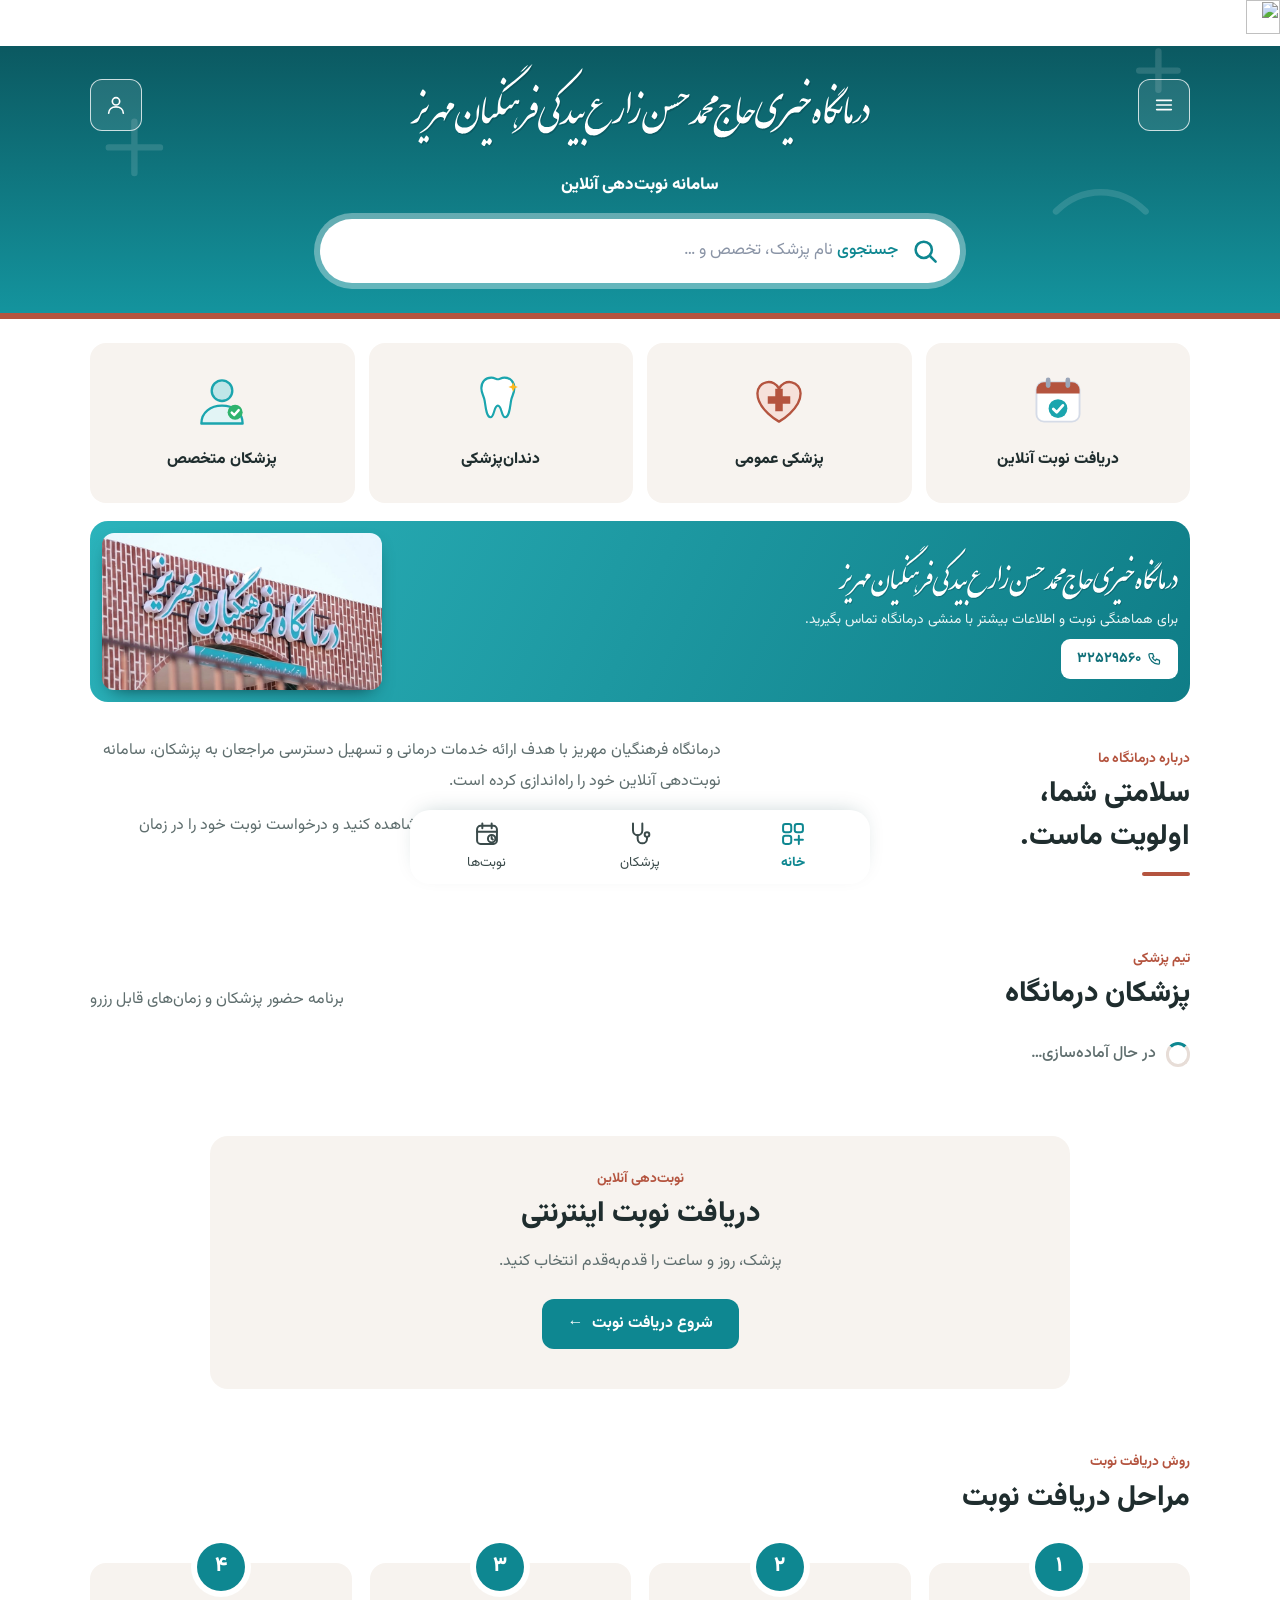
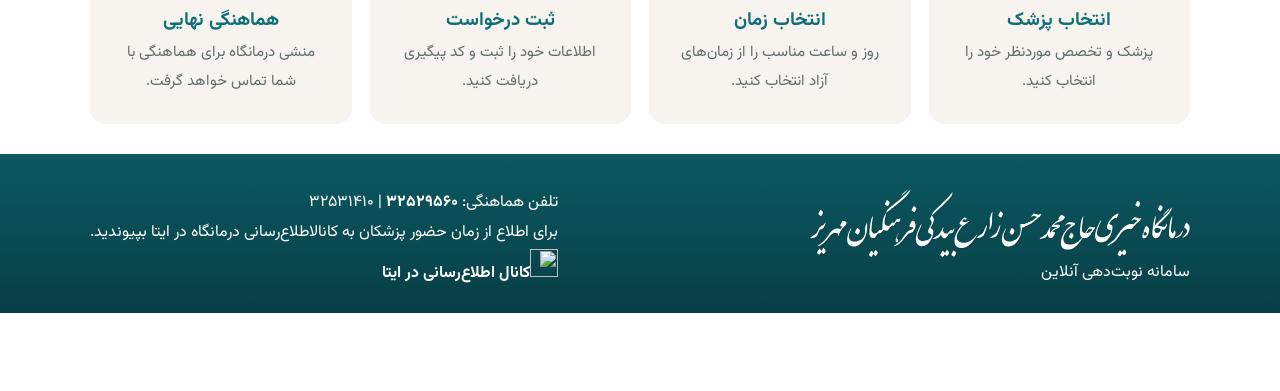
==== commit 041030cd: "Update print statement from 'Hello' to 'Goodbye'" ====
--- a/index.html
+++ b/index.html
@@ -13,7 +13,7 @@
   <link rel="preconnect" href="https://script.google.com" crossorigin>
   <link rel="preconnect" href="https://script.googleusercontent.com" crossorigin>
   <link rel="stylesheet" href="https://fonts.googleapis.com/css2?family=Vazirmatn:wght@400;500;700;800&display=swap">
-  <link rel="stylesheet" href="css/style.css?v=39">
+  <link rel="stylesheet" href="css/style.css?v=53">
 </head>
 
 <body>
@@ -21,6 +21,7 @@
 
 <a class="skip" href="#booking">پرش به دریافت نوبت</a>
 <a class="callfab" href="tel:03532529560" aria-label="تماس با درمانگاه">☎</a>
+<a class="eitaafab" href="https://eitaa.com/darmangah_farhangian_mehriz" data-eitaa="darmangah_farhangian_mehriz" target="_blank" rel="noopener" aria-label="کانال اطلاع‌رسانی درمانگاه در ایتا"><img src="img/eitaa-white.png" alt="" width="34" height="34" decoding="async"></a>
 <div id="app">
 
   <div class="top-blue" id="home">
@@ -166,6 +167,8 @@
 
       <div class="footer-copy">
         تلفن هماهنگی: <a href="tel:03532529560">۳۲۵۲۹۵۶۰</a> | ۳۲۵۳۱۴۱۰
+        <p class="eitaa-note" dir="rtl"><span class="ln">برای اطلاع از زمان حضور پزشکان به کانال</span><span class="ln">اطلاع‌رسانی درمانگاه در ایتا بپیوندید.</span></p>
+        <a class="eitaa-link ef" href="https://eitaa.com/darmangah_farhangian_mehriz" data-eitaa="darmangah_farhangian_mehriz" target="_blank" rel="noopener" aria-label="کانال ایتا درمانگاه"><img src="img/eitaa.png" alt="" width="28" height="28" decoding="async"><span>کانال اطلاع‌رسانی در ایتا</span></a>
       </div>
 
     </div>
@@ -220,6 +223,8 @@
     <button type="button" class="nav-link-btn" id="navLogout" hidden>خروج</button>
   </div>
   <p class="menu-tel">تلفن: <a href="tel:03532529560">۳۲۵۲۹۵۶۰</a> | <a href="tel:03532531410">۳۲۵۳۱۴۱۰</a></p>
+  <p class="eitaa-note em" dir="rtl"><span class="ln">برای اطلاع از زمان حضور پزشکان به کانال</span><span class="ln">اطلاع‌رسانی درمانگاه در ایتا بپیوندید.</span></p>
+  <a class="eitaa-link em" href="https://eitaa.com/darmangah_farhangian_mehriz" data-eitaa="darmangah_farhangian_mehriz" target="_blank" rel="noopener" aria-label="کانال ایتا درمانگاه"><img src="img/eitaa.png" alt="" width="28" height="28" decoding="async"><span>کانال اطلاع‌رسانی در ایتا</span></a>
 </dialog>
 
 <dialog id="umenu" class="umenu" aria-label="حساب کاربری">
@@ -237,7 +242,7 @@
 <dialog id="prof" class="prof" aria-label="پروفایل پزشک"><div id="profBody"></div></dialog>
 
 <script src="js/config.js"></script>
-<script src="js/app.js?v=17"></script>
+<script src="js/app.js?v=28"></script>
 <script src="js/profile.js?v=18"></script>
 <script src="js/ui.js?v=1"></script>
 
--- a/css/style.css
+++ b/css/style.css
@@ -428,3 +428,73 @@
 .banner .wm{height:50px}
 @media(min-width:700px){.banner .wm{height:64px}}
 .menu .wm{height:68px}
+
+
+/* v37: لوگوتایپ جدید (درمانگاه خیری حاج محمدحسن زارع بیدکی فرهنگیان مهریز) — نسبت تصویر 5.572؛ اندازه‌ها بر پایهٔ عرض */
+.wm{aspect-ratio:1818.3 / 326.3;height:auto}
+.site-header .wm{width:min(430px,calc(100vw - 130px));height:auto}
+@media(min-width:900px){.site-header .wm{width:460px;height:auto}}
+.site-footer .wm-f{width:min(380px,86vw);height:auto}
+.banner .wm{width:100%;max-width:300px;height:auto}
+@media(min-width:700px){.banner .wm{width:340px;max-width:100%;height:auto}}
+.menu .wm{width:min(240px,100%);height:auto}
+
+/* v38: موبایل — هدر دو ردیفه (دکمه‌ها بالا، لوگوتایپ تمام‌عرض پایین) تا متن بلند به دکمه‌ها نخورد */
+@media(max-width:700px){
+  .site-header .nav-container{grid-template-columns:1fr 1fr;grid-template-areas:"r l" "logo logo";row-gap:4px;padding:12px 0 4px}
+  .site-header .hb-r{grid-area:r}
+  .site-header .hb-l{grid-area:l}
+  .site-header .logo{grid-area:logo;justify-self:center;width:100%;justify-content:center}
+  .site-header .wm{width:100%;max-width:420px;height:auto;margin-top:0}
+}
+
+/* نوبت‌گیری بدون ثبت‌نام: برچسب بالای هر فیلد برای خوانایی سالمندان */
+.fld{display:grid;gap:6px}.fld label{font-weight:700;font-size:1rem;color:var(--ink)}
+.wz .alt-row{margin-top:14px;text-align:center;color:var(--mut);font-weight:500;line-height:1.9}
+.wz .alt-row .link-btn{font-weight:700;min-height:44px}
+
+/* پنجرهٔ آخر (اطلاعات نوبت‌گیرنده): بدون اسکرول و فشرده */
+.wz-body.gst{overflow:hidden;padding:10px 16px 12px}
+.wz-body.gst .sum{padding:2px 14px;margin-bottom:8px}
+.wz-body.gst .sum div{padding:5px 0;font-size:.9rem}
+.wz-body.gst .form-grid{margin:6px 0;gap:8px}
+.wz-body.gst .fld{gap:3px}.wz-body.gst .fld label{font-size:.9rem}
+.wz-body.gst .fld input{min-height:42px;padding-block:6px}
+.wz-body.gst .primary-button{min-height:44px}
+.wz-body.gst .err{min-height:0;margin:4px 0 0;font-size:.85rem}
+.wz-body.gst .alt-row{margin-top:6px;line-height:1.6;font-size:.88rem}
+.wz-body.gst .alt-row .link-btn{min-height:32px}
+
+/* اصلاح کیبورد: اسکرول داخلی فقط وقتی لازم است (کیبورد باز) */
+
+/* ===== اصلاح جامع اسکرول (همهٔ بخش‌ها) ===== */
+/* ارتفاع واقعی صفحه در موبایل (نوار آدرس/کیبورد) */
+.wz{max-height:min(90vh,calc(var(--vvh,100dvh) - 12px));max-height:min(90dvh,calc(var(--vvh,100dvh) - 12px))}
+@media(max-width:600px){.wz{max-height:min(92vh,var(--vvh,100dvh));max-height:min(92dvh,var(--vvh,100dvh))}}
+.wz-body{overflow-y:auto;overflow-x:hidden;overscroll-behavior:contain;-webkit-overflow-scrolling:touch;scroll-padding-block:20px;min-height:0}
+.wz-body.rc{overflow-y:auto}
+.wz-body.gst{overflow-y:auto;overflow-x:hidden}
+.msgbox{max-height:calc(var(--vvh,100dvh) - 24px);overflow-y:auto;overscroll-behavior:contain}
+/* قفل اسکرول پس‌زمینه برای همهٔ پنجره‌ها */
+body:has(dialog[open]){overflow:hidden;overscroll-behavior:none}
+/* جلوگیری از زوم خودکار iOS روی فیلدها */
+input,textarea,select{font-size:max(16px,1rem)}
+textarea{max-width:100%}
+/* وقتی کیبورد باز است */
+html.kb .wz{max-height:var(--vvh);margin-block:0 auto;border-radius:0 0 20px 20px}
+html.kb .wz-head{padding:8px 14px}html.kb .wz-head button{width:38px;height:38px}
+html.kb .wz-prog{display:none}
+html.kb .wz-body.gst .sum{display:none}
+html.kb .wz-body{padding-bottom:max(24px,env(safe-area-inset-bottom))}
+html.kb .wz-body.gst{padding-bottom:36vh}
+html.kb dialog.srch{max-height:var(--vvh)}
+html.kb dialog.prof{height:var(--vvh);max-height:var(--vvh)}
+html.kb .pf-panel.scroll{padding-bottom:30vh}
+html.kb .msgbox{margin-block:0 auto}
+/* فهرست نتایج جست‌وجو و منو با اسکرول داخلی */
+dialog.srch{overscroll-behavior:contain;-webkit-overflow-scrolling:touch}
+dialog.menu{overscroll-behavior:contain;-webkit-overflow-scrolling:touch}
+dialog.prof{overscroll-behavior:contain}
+.pf-panel.scroll{scroll-padding-block:20px}
+/* فیلدهای فعال زیر هدر چسبان نروند */
+input,textarea,select{scroll-margin-top:96px;scroll-margin-bottom:96px}
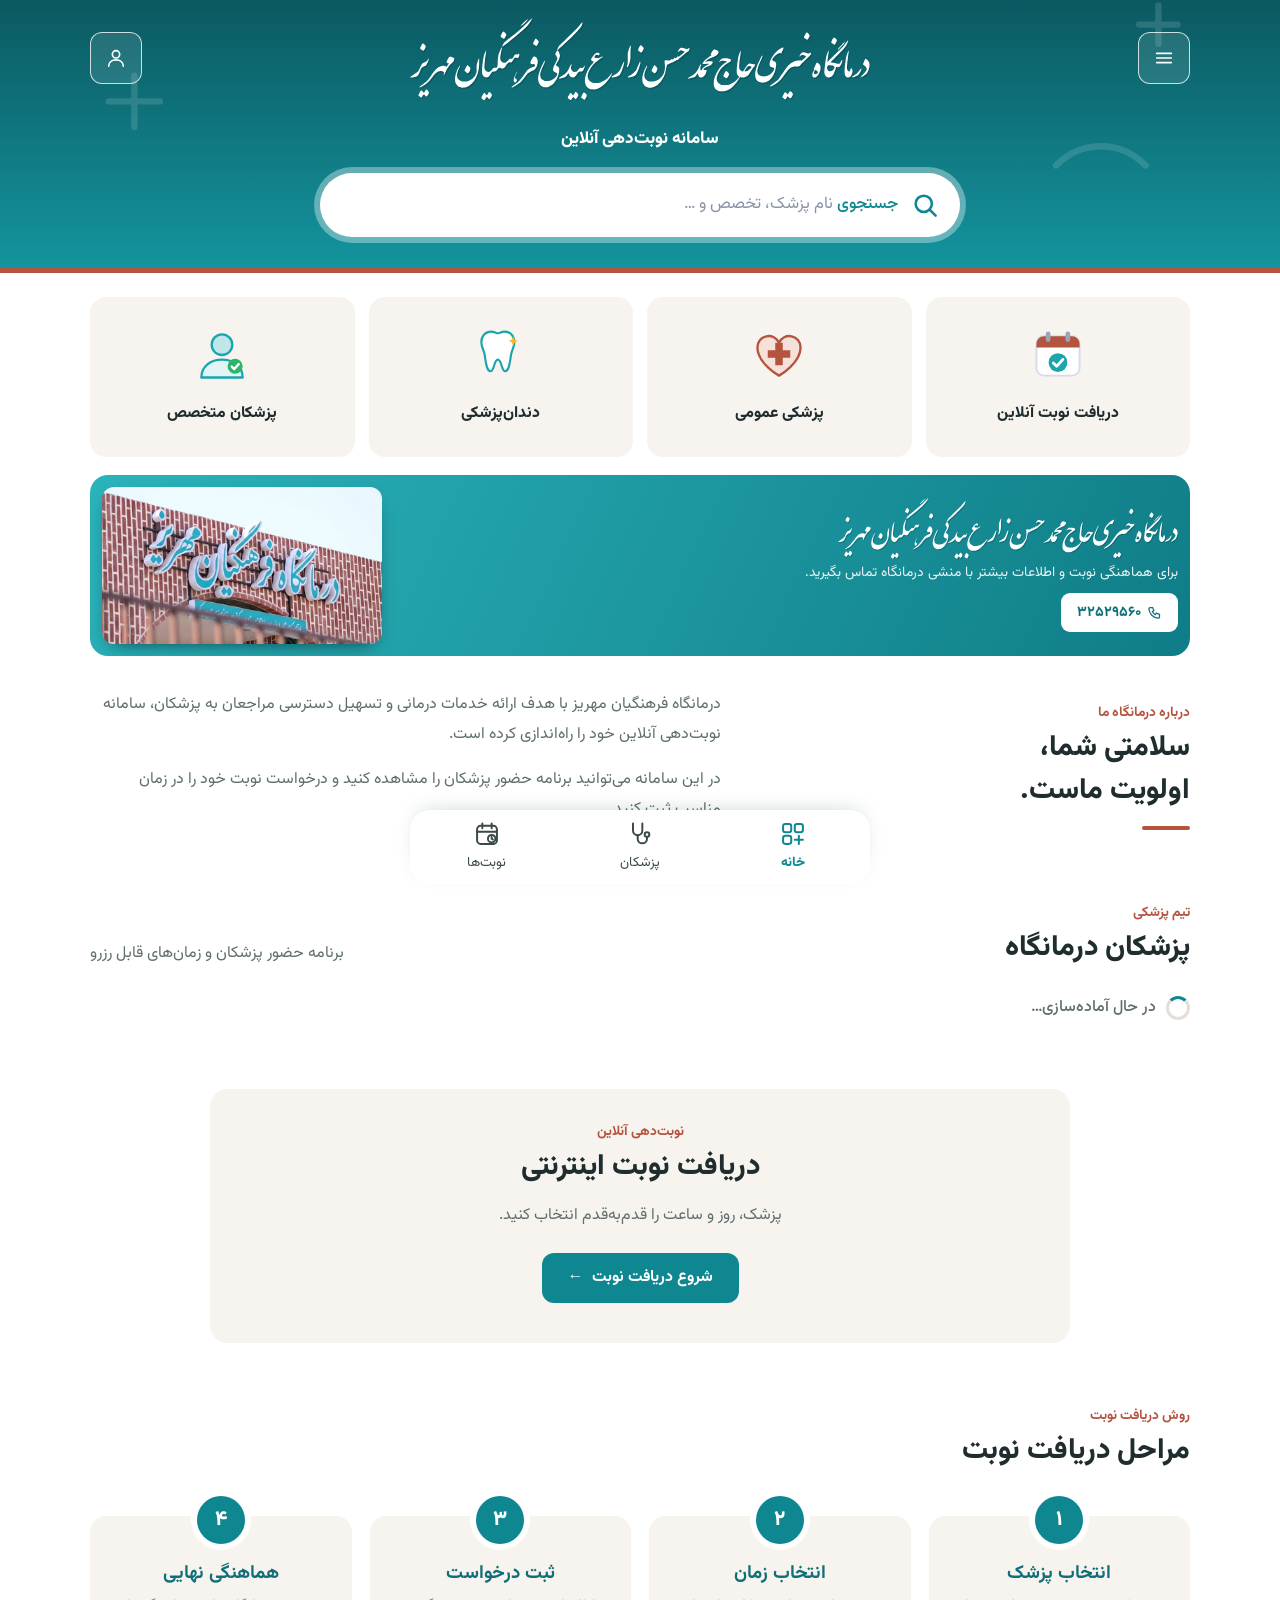
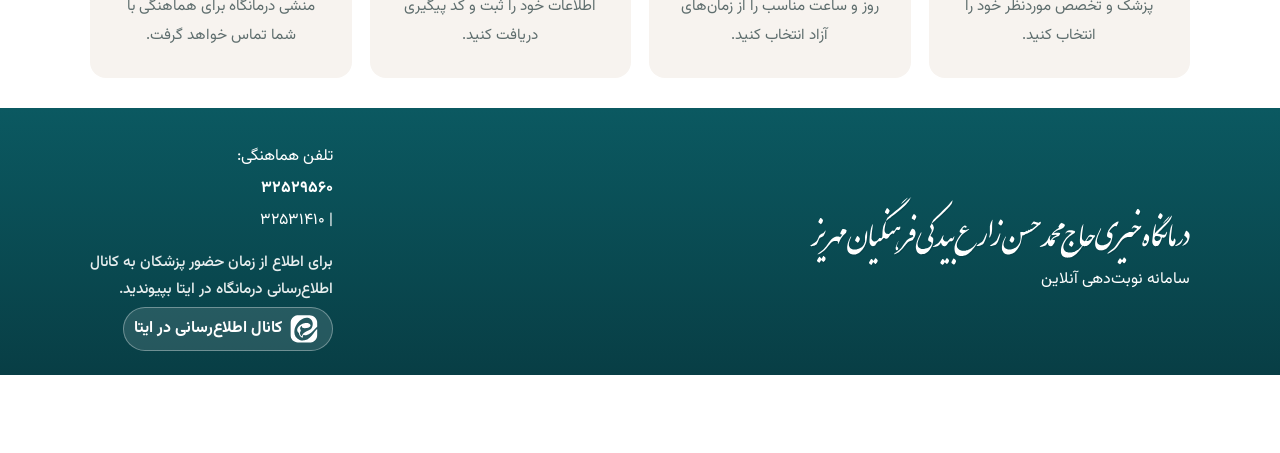
==== commit 26daab2e: "Update print statement from 'Hello' to 'Goodbye'" ====
--- a/index.html
+++ b/index.html
@@ -20,8 +20,9 @@
 <svg width="0" height="0" style="position:absolute" aria-hidden="true" focusable="false"><defs><path id="wmp" fill-rule="evenodd" d="M687.3 294.7C685.9 295.0 684.8 296.4 683.3 298.7C681.9 300.9 679.8 305.4 678.7 308.0C677.6 310.6 676.4 312.4 676.7 314.0C676.9 315.6 677.9 316.1 680.0 317.7C682.1 319.2 687.3 322.8 689.3 323.3C691.4 323.8 691.4 321.8 692.3 320.7C693.3 319.6 694.0 318.6 695.0 316.7C696.0 314.8 697.7 311.2 698.3 309.3C698.9 307.4 698.9 306.6 698.7 305.3C698.4 304.1 697.8 303.1 696.7 301.7C695.5 300.2 693.2 297.8 691.7 296.7C690.1 295.5 688.7 294.3 687.3 294.7ZM664.3 301.7C663.3 299.9 660.3 296.2 658.7 294.7C657.1 293.2 655.7 292.7 654.7 292.7C653.6 292.6 653.9 292.3 652.3 294.3C650.8 296.4 647.7 304.4 645.3 305.0C642.9 305.6 639.9 299.4 638.0 298.0C636.1 296.6 635.4 295.9 634.0 296.7C632.6 297.4 631.4 299.5 629.7 302.7C627.9 305.8 623.0 312.1 623.7 315.7C624.3 319.3 631.7 322.9 633.7 324.3C635.7 325.8 634.9 324.7 635.7 324.3C636.4 323.9 636.9 323.9 638.3 322.0C639.8 320.1 642.8 314.2 644.3 313.0C645.9 311.8 646.2 313.5 647.7 314.7C649.2 315.8 652.0 319.1 653.3 320.0C654.7 320.9 654.5 321.1 655.7 320.3C656.8 319.6 658.9 317.6 660.3 315.7C661.8 313.7 663.6 310.4 664.3 308.7C665.1 306.9 665.0 306.5 665.0 305.3C665.0 304.2 665.4 303.4 664.3 301.7ZM323.0 302.0C322.1 300.1 319.6 296.9 318.0 295.3C316.4 293.8 314.4 292.9 313.3 292.7C312.2 292.4 312.9 291.6 311.3 293.7C309.8 295.7 306.4 304.2 304.0 305.0C301.6 305.8 298.9 299.7 297.0 298.3C295.1 296.9 293.8 296.4 292.7 296.7C291.5 296.9 291.2 297.9 290.0 299.7C288.8 301.4 286.9 304.6 285.7 307.3C284.4 310.1 281.3 313.2 282.3 316.0C283.4 318.8 290.1 322.9 292.0 324.3C293.9 325.7 293.3 324.6 294.0 324.3C294.7 324.1 294.8 324.6 296.3 322.7C297.8 320.7 300.5 313.2 303.0 312.7C305.5 312.2 309.4 318.4 311.3 319.7C313.2 320.9 313.2 320.9 314.3 320.3C315.5 319.8 316.8 318.6 318.3 316.3C319.8 314.1 322.6 309.4 323.3 307.0C324.1 304.6 323.9 303.9 323.0 302.0ZM1512.7 298.7C1512.0 297.2 1510.8 295.2 1509.3 293.7C1507.8 292.2 1504.9 290.3 1503.7 289.7C1502.4 289.1 1502.6 289.7 1502.0 290.0C1501.4 290.3 1501.7 289.7 1500.3 291.7C1499.0 293.6 1495.2 300.0 1494.0 301.7C1492.8 303.3 1494.3 302.8 1493.0 301.7C1491.7 300.6 1488.1 296.3 1486.3 295.0C1484.6 293.7 1483.9 292.5 1482.3 293.7C1480.7 294.8 1478.3 299.3 1476.7 302.0C1475.1 304.7 1473.4 308.1 1472.7 310.0C1471.9 311.9 1470.8 311.4 1472.3 313.3C1473.9 315.2 1480.1 320.0 1482.0 321.3C1483.9 322.7 1482.9 321.7 1483.7 321.3C1484.4 320.9 1485.2 320.9 1486.7 319.0C1488.2 317.1 1491.4 311.2 1492.7 309.7C1493.9 308.2 1492.7 308.9 1494.0 310.0C1495.3 311.1 1498.7 314.8 1500.3 316.0C1501.9 317.2 1502.6 317.5 1503.7 317.3C1504.7 317.2 1505.2 316.8 1506.7 315.0C1508.1 313.2 1511.2 308.4 1512.3 306.3C1513.4 304.3 1513.3 303.9 1513.3 302.7C1513.4 301.4 1513.3 300.2 1512.7 298.7ZM74.0 291.7C73.6 290.2 73.0 289.6 72.0 288.3C71.0 287.1 69.2 285.3 68.0 284.3C66.8 283.4 65.6 282.8 64.7 282.7C63.8 282.5 64.3 281.3 62.7 283.3C61.1 285.4 57.6 294.3 55.0 295.0C52.4 295.7 49.2 289.1 47.3 287.7C45.4 286.3 45.2 285.6 43.7 286.7C42.2 287.8 39.9 291.6 38.3 294.3C36.7 297.1 34.8 301.0 34.0 303.0C33.2 305.0 32.1 304.4 33.7 306.3C35.2 308.2 41.4 313.0 43.3 314.3C45.2 315.7 44.3 314.6 45.0 314.3C45.7 314.1 45.8 314.6 47.3 312.7C48.8 310.7 51.4 303.2 54.0 302.7C56.6 302.2 60.8 308.4 62.7 309.7C64.5 310.9 63.9 310.9 65.0 310.3C66.1 309.8 67.9 308.1 69.3 306.3C70.7 304.6 72.5 301.5 73.3 300.0C74.2 298.5 74.2 298.7 74.3 297.3C74.4 295.9 74.4 293.2 74.0 291.7ZM424.7 211.0C425.1 209.7 422.4 213.4 421.0 215.7C419.6 217.9 418.1 220.7 416.3 224.7C414.6 228.7 411.7 236.4 410.7 239.7C409.6 242.9 410.0 242.4 410.0 244.3C410.0 246.2 409.9 249.3 410.7 251.0C411.4 252.7 413.0 254.2 414.3 254.7C415.7 255.1 417.6 254.2 418.7 253.7C419.7 253.1 420.1 252.3 420.7 251.3C421.2 250.4 421.8 249.2 422.0 248.0C422.2 246.8 422.2 245.3 422.0 244.3C421.8 243.4 422.2 243.6 421.0 242.3C419.8 241.1 416.0 238.3 415.0 237.0C414.0 235.7 414.4 236.6 415.0 234.3C415.6 232.1 417.1 227.6 418.7 223.7C420.3 219.8 424.3 212.3 424.7 211.0ZM1248.7 210.0C1247.8 210.6 1247.2 210.8 1245.7 213.7C1244.1 216.6 1240.4 224.6 1239.3 227.3C1238.3 230.1 1237.7 228.3 1239.3 230.0C1240.9 231.7 1246.9 235.9 1249.0 237.3C1251.1 238.7 1250.6 239.3 1252.0 238.3C1253.4 237.4 1256.0 233.7 1257.3 231.7C1258.7 229.7 1259.4 228.2 1260.0 226.3C1260.6 224.5 1261.8 222.9 1261.0 220.7C1260.2 218.4 1256.7 214.4 1255.0 212.7C1253.3 210.9 1252.1 210.4 1251.0 210.0C1249.9 209.6 1249.6 209.4 1248.7 210.0ZM1784.3 201.3C1784.2 200.4 1783.6 199.1 1782.0 200.7C1780.4 202.2 1777.3 207.5 1774.7 210.7C1772.0 213.8 1770.1 216.3 1766.0 219.7C1761.9 223.0 1753.1 228.4 1750.0 230.7C1746.9 232.9 1748.1 232.4 1747.7 233.0C1747.3 233.6 1747.0 234.1 1747.7 234.3C1748.3 234.6 1749.7 234.8 1751.7 234.3C1753.6 233.9 1756.5 232.9 1759.3 231.7C1762.2 230.4 1766.4 228.3 1768.7 227.0C1770.9 225.7 1771.1 225.8 1772.7 224.0C1774.3 222.2 1776.6 218.9 1778.3 216.0C1780.1 213.1 1782.0 208.8 1783.0 206.3C1784.0 203.9 1784.5 202.3 1784.3 201.3ZM966.0 187.0C964.3 187.6 963.1 190.9 961.3 194.0C959.6 197.1 956.7 203.2 955.7 205.7C954.6 208.2 953.8 207.3 955.0 209.0C956.2 210.7 960.6 214.4 962.7 216.0C964.8 217.6 966.1 218.9 967.7 218.7C969.3 218.4 971.1 216.0 972.3 214.7C973.6 213.3 974.2 212.3 975.0 210.7C975.8 209.1 976.9 206.9 977.3 205.0C977.8 203.1 977.9 200.9 977.7 199.3C977.4 197.7 977.1 196.8 976.0 195.3C974.9 193.9 973.0 192.1 971.3 190.7C969.7 189.3 967.7 186.4 966.0 187.0ZM226.7 186.7C224.9 187.3 223.4 191.2 221.7 194.3C219.9 197.4 217.3 202.9 216.3 205.3C215.3 207.7 214.0 206.6 215.7 208.7C217.3 210.8 224.2 216.4 226.3 218.0C228.5 219.6 227.8 218.6 228.7 218.3C229.5 218.1 230.2 217.6 231.3 216.3C232.4 215.1 234.2 213.1 235.3 211.0C236.5 208.9 237.8 205.7 238.3 203.7C238.8 201.7 238.7 200.5 238.3 199.0C238.0 197.5 237.4 196.1 236.3 194.7C235.3 193.2 233.6 191.7 232.0 190.3C230.4 189.0 228.4 186.0 226.7 186.7ZM690.7 189.3C690.8 187.7 690.2 188.0 689.0 189.3C687.8 190.7 684.8 195.9 683.3 197.3C681.9 198.8 681.5 198.1 680.3 198.0C679.2 197.9 677.4 196.8 676.3 196.7C675.2 196.5 674.7 196.6 673.7 197.0C672.7 197.4 672.6 196.8 670.3 199.0C668.1 201.2 662.9 207.7 660.3 210.0C657.7 212.3 656.3 212.2 654.7 212.7C653.1 213.2 652.1 213.1 650.7 213.0C649.2 212.9 647.3 212.4 646.0 212.0C644.7 211.6 644.2 211.3 643.0 210.3C641.8 209.4 640.1 208.1 639.0 206.3C637.9 204.6 636.8 201.7 636.3 199.7C635.9 197.6 635.8 196.4 636.3 194.0C636.8 191.6 638.9 186.7 639.3 185.0C639.7 183.3 639.0 183.9 638.7 183.7C638.3 183.4 638.2 182.8 637.3 183.7C636.5 184.5 635.7 185.1 633.7 188.7C631.7 192.3 628.2 200.6 625.3 205.3C622.4 210.1 619.7 213.8 616.3 217.3C612.9 220.9 609.6 223.4 605.0 226.7C600.4 229.9 591.9 234.6 589.0 236.7C586.1 238.7 587.3 238.6 587.7 239.0C588.0 239.4 588.2 239.8 591.0 239.3C593.8 238.9 600.6 237.4 604.3 236.3C608.1 235.3 610.8 234.4 613.3 233.0C615.8 231.6 617.2 230.4 619.3 228.0C621.4 225.6 624.7 220.1 626.0 218.7C627.3 217.3 626.6 218.2 627.3 219.7C628.1 221.2 629.1 225.5 630.3 227.7C631.6 229.8 633.1 231.4 635.0 232.7C636.9 233.9 639.8 235.1 642.0 235.3C644.2 235.6 646.7 234.8 648.3 234.3C649.9 233.8 650.5 233.3 651.7 232.3C652.8 231.4 653.7 230.9 655.3 228.7C657.0 226.4 659.7 221.6 661.7 219.0C663.6 216.4 665.5 214.6 667.0 213.3C668.5 212.1 668.7 211.7 670.7 211.3C672.7 211.0 676.9 211.8 679.0 211.3C681.1 210.9 681.8 209.8 683.0 208.7C684.2 207.5 685.1 205.9 686.0 204.3C686.9 202.7 687.6 201.5 688.3 199.0C689.1 196.5 690.6 190.9 690.7 189.3ZM1609.0 176.7C1607.4 176.2 1608.6 174.4 1606.7 178.0C1604.8 181.6 1599.3 193.9 1597.7 198.0C1596.0 202.1 1596.6 201.3 1596.7 202.3C1596.8 203.4 1598.9 202.4 1598.3 204.3C1597.7 206.2 1594.3 210.9 1593.0 213.7C1591.7 216.4 1591.1 218.4 1590.7 220.7C1590.2 222.9 1590.3 225.4 1590.3 227.0C1590.4 228.6 1590.4 229.2 1591.0 230.3C1591.6 231.5 1592.7 233.2 1593.7 234.0C1594.6 234.8 1595.5 235.1 1596.7 235.3C1597.8 235.6 1599.4 235.5 1600.7 235.3C1601.9 235.2 1602.4 235.3 1604.0 234.3C1605.6 233.3 1607.9 232.3 1610.3 229.3C1612.7 226.3 1616.3 220.7 1618.3 216.3C1620.3 212.0 1621.6 207.2 1622.3 203.3C1623.1 199.4 1622.8 195.7 1622.7 193.0C1622.5 190.3 1622.4 189.4 1621.3 187.3C1620.2 185.3 1618.1 182.4 1616.0 180.7C1613.9 178.9 1610.6 177.1 1609.0 176.7ZM1602.3 206.0C1603.4 205.3 1603.7 205.9 1604.7 206.3C1605.7 206.8 1607.2 207.5 1608.3 208.7C1609.5 209.8 1611.2 211.8 1611.7 213.3C1612.1 214.9 1611.5 216.9 1611.0 218.0C1610.5 219.1 1609.9 219.3 1608.7 220.0C1607.4 220.7 1604.9 221.8 1603.3 222.0C1601.7 222.2 1600.2 222.1 1599.0 221.3C1597.8 220.6 1596.8 218.7 1596.3 217.7C1595.9 216.7 1596.0 216.5 1596.3 215.3C1596.7 214.2 1597.3 212.2 1598.3 210.7C1599.3 209.1 1601.3 206.7 1602.3 206.0ZM909.3 174.0C908.8 174.1 909.4 171.4 907.3 175.7C905.3 179.9 899.8 193.5 897.0 199.3C894.2 205.2 893.2 207.2 890.3 210.7C887.4 214.1 884.1 216.7 879.7 220.0C875.3 223.3 867.0 228.2 864.0 230.3C861.0 232.5 862.0 232.2 861.7 233.0C861.3 233.8 860.7 234.8 862.0 235.0C863.3 235.2 866.4 234.9 869.7 234.3C872.9 233.7 878.2 232.3 881.3 231.3C884.4 230.3 886.4 229.5 888.3 228.3C890.3 227.2 891.3 226.4 893.0 224.3C894.7 222.2 896.3 220.1 898.3 215.7C900.4 211.2 903.3 203.6 905.3 197.7C907.3 191.7 909.4 183.7 910.3 180.0C911.2 176.3 910.8 176.3 910.7 175.3C910.5 174.3 909.9 173.9 909.3 174.0ZM846.0 174.3C845.6 174.1 846.1 170.7 844.0 174.7C841.9 178.7 836.2 192.4 833.3 198.3C830.4 204.2 829.2 206.7 826.7 210.0C824.2 213.3 822.7 214.7 818.3 218.0C814.0 221.3 804.1 227.2 800.7 229.7C797.2 232.1 798.2 231.9 797.7 232.7C797.1 233.4 797.3 233.9 797.3 234.3C797.4 234.7 796.6 235.0 798.0 235.0C799.4 235.0 802.3 235.0 805.7 234.3C809.0 233.7 814.7 232.1 818.0 231.0C821.3 229.9 823.3 229.0 825.3 227.7C827.3 226.3 828.0 226.2 830.0 223.0C832.0 219.8 835.1 213.7 837.3 208.3C839.6 203.0 841.8 195.8 843.3 191.0C844.8 186.2 845.8 181.8 846.3 179.3C846.9 176.8 846.7 176.8 846.7 176.0C846.6 175.2 846.4 174.6 846.0 174.3ZM1801.3 161.7C1800.3 161.2 1800.2 161.3 1799.7 161.7C1799.2 162.0 1799.8 160.3 1798.3 163.7C1796.9 167.0 1792.2 178.3 1791.0 181.7C1789.8 185.0 1790.0 182.5 1791.0 183.7C1792.0 184.8 1795.1 186.8 1797.0 188.7C1798.9 190.6 1801.4 193.3 1802.7 195.0C1803.9 196.7 1804.3 197.6 1804.7 199.0C1805.1 200.4 1806.1 200.8 1805.0 203.3C1803.9 205.9 1802.2 209.4 1798.3 214.3C1794.4 219.3 1784.3 229.7 1781.7 233.0C1779.0 236.3 1780.7 234.5 1782.3 234.0C1783.9 233.5 1788.3 231.7 1791.3 230.0C1794.4 228.3 1798.5 225.3 1800.7 223.7C1802.8 222.0 1803.1 221.4 1804.3 220.0C1805.6 218.6 1806.8 216.9 1808.0 215.0C1809.2 213.1 1810.2 211.1 1811.3 208.3C1812.4 205.6 1813.8 201.4 1814.7 198.3C1815.5 195.3 1816.1 192.8 1816.3 190.0C1816.6 187.2 1816.6 183.9 1816.3 181.7C1816.1 179.4 1815.9 178.4 1815.0 176.3C1814.1 174.2 1812.2 171.0 1810.7 169.0C1809.1 167.0 1807.2 165.6 1805.7 164.3C1804.1 163.1 1802.3 162.1 1801.3 161.7ZM273.3 161.3C273.1 156.7 272.3 161.6 271.7 162.3C271.1 163.1 270.8 162.8 269.7 166.0C268.5 169.2 265.7 177.0 264.7 181.3C263.6 185.7 263.6 186.9 263.3 192.0C263.1 197.1 263.4 207.7 263.3 211.7C263.2 215.6 263.4 213.3 262.7 215.7C261.9 218.0 260.1 222.8 258.7 225.7C257.2 228.5 255.8 230.4 254.0 232.7C252.2 234.9 249.9 237.2 248.0 239.0C246.1 240.8 244.8 241.9 242.3 243.3C239.9 244.8 236.7 246.4 233.3 247.7C230.0 248.9 225.4 250.1 222.3 250.7C219.2 251.3 217.3 251.3 214.7 251.3C212.1 251.3 209.6 251.3 206.7 250.7C203.8 250.0 200.1 248.9 197.3 247.3C194.6 245.8 192.1 243.6 190.3 241.3C188.6 239.1 187.3 236.8 186.7 233.7C186.0 230.5 185.7 226.9 186.3 222.3C187.0 217.7 188.9 210.9 190.7 206.0C192.4 201.1 195.7 195.4 196.7 192.7C197.6 189.9 196.7 189.7 196.3 189.3C196.0 188.9 195.8 188.6 194.7 190.3C193.5 192.1 191.2 196.2 189.3 200.0C187.5 203.8 185.2 208.8 183.7 213.0C182.1 217.2 180.9 220.8 180.0 225.0C179.1 229.2 178.3 234.4 178.0 238.3C177.7 242.2 177.9 245.2 178.3 248.3C178.7 251.4 179.4 254.5 180.3 257.0C181.2 259.5 182.1 261.2 183.7 263.3C185.2 265.4 187.7 268.1 189.7 269.7C191.7 271.3 193.1 272.1 195.7 273.0C198.3 273.9 202.2 275.0 205.3 275.3C208.4 275.7 211.8 275.3 214.3 275.0C216.9 274.7 218.7 274.2 220.7 273.7C222.7 273.1 223.6 273.0 226.3 271.7C229.1 270.3 234.3 267.4 237.0 265.7C239.7 263.9 239.9 263.7 242.3 261.3C244.7 258.9 248.9 254.4 251.3 251.3C253.8 248.3 255.2 245.9 257.0 243.0C258.8 240.1 259.9 238.6 262.0 233.7C264.1 228.8 267.5 220.9 269.3 213.7C271.2 206.4 272.3 198.7 273.0 190.0C273.7 181.3 273.6 165.9 273.3 161.3ZM73.7 161.0C73.3 160.7 73.4 159.9 72.0 161.7C70.6 163.4 68.6 168.6 65.3 171.3C62.1 174.1 56.0 175.8 52.7 178.0C49.3 180.2 48.5 179.6 45.3 184.7C42.2 189.8 37.0 203.3 33.7 208.7C30.3 214.0 30.3 212.9 25.3 216.7C20.3 220.4 7.6 228.6 3.7 231.3C-0.2 234.1 2.2 232.4 2.0 233.0C1.8 233.6 1.6 234.6 2.7 235.0C3.7 235.4 5.1 235.8 8.3 235.3C11.6 234.9 18.9 233.4 22.3 232.3C25.7 231.3 26.9 230.2 28.7 229.0C30.4 227.8 31.4 226.8 32.7 225.0C33.9 223.2 34.7 221.9 36.3 218.3C37.9 214.7 40.8 206.8 42.3 203.3C43.9 199.9 44.3 199.3 45.7 197.7C47.0 196.1 47.5 195.4 50.3 193.7C53.2 191.9 60.0 189.1 62.7 187.3C65.3 185.6 64.9 185.3 66.3 183.0C67.7 180.7 69.7 176.6 71.0 173.3C72.3 170.1 73.6 165.4 74.0 163.3C74.4 161.3 74.0 161.3 73.7 161.0ZM173.3 158.0C171.8 156.8 168.9 155.4 166.0 154.7C163.1 153.9 158.5 152.8 156.0 153.7C153.5 154.6 152.8 157.0 151.0 160.0C149.2 163.0 146.3 169.1 145.3 171.7C144.4 174.3 145.0 174.7 145.3 175.7C145.7 176.7 146.1 177.1 147.3 177.7C148.6 178.3 151.6 178.9 152.7 179.3C153.7 179.8 154.9 178.3 153.7 180.3C152.4 182.3 147.1 189.3 145.3 191.3C143.6 193.3 144.1 192.4 143.3 192.3C142.6 192.2 142.2 191.2 141.0 190.7C139.8 190.2 138.8 189.6 136.3 189.3C133.9 189.1 129.3 188.9 126.3 189.3C123.4 189.7 121.4 190.4 118.7 191.7C115.9 192.9 113.7 193.7 110.0 196.7C106.3 199.7 102.1 203.1 96.7 209.7C91.3 216.2 82.4 229.8 77.7 236.0C72.9 242.2 71.3 243.4 68.3 246.7C65.3 249.9 64.7 251.2 59.7 255.3C54.7 259.4 42.2 268.3 38.3 271.3C34.5 274.4 36.8 273.2 36.7 273.7C36.5 274.2 36.8 274.3 37.3 274.3C37.8 274.4 37.2 275.1 39.7 274.0C42.1 272.9 47.7 270.5 52.0 268.0C56.3 265.5 61.1 262.5 65.3 259.0C69.6 255.5 72.2 253.2 77.7 247.0C83.2 240.8 93.4 227.2 98.3 221.7C103.2 216.2 104.0 215.9 107.0 214.0C110.0 212.1 113.2 210.9 116.3 210.3C119.5 209.7 123.7 210.1 126.0 210.3C128.3 210.6 128.9 210.8 130.3 211.7C131.7 212.6 133.9 213.7 134.3 215.7C134.8 217.7 132.9 222.3 133.0 223.7C133.1 225.1 133.9 224.6 134.7 224.0C135.4 223.4 135.3 224.2 137.3 220.3C139.3 216.4 143.4 206.3 146.7 200.7C149.9 195.0 152.8 190.8 156.7 186.3C160.6 181.8 167.3 176.4 170.0 173.7C172.7 170.9 171.8 171.6 172.7 169.7C173.5 167.7 174.9 163.9 175.0 162.0C175.1 160.1 174.8 159.2 173.3 158.0ZM497.3 154.3C495.8 153.4 493.2 152.3 491.7 152.0C490.1 151.7 489.5 151.3 488.0 152.7C486.5 154.1 484.6 156.7 482.7 160.3C480.7 163.9 477.3 171.3 476.3 174.3C475.3 177.4 476.1 177.4 476.7 178.7C477.2 179.9 478.1 181.3 479.7 182.0C481.2 182.7 484.4 182.7 486.0 182.7C487.6 182.6 488.6 181.7 489.3 181.7C490.1 181.6 489.9 181.5 490.7 182.3C491.4 183.2 493.3 185.3 493.7 186.7C494.1 188.0 493.7 189.3 493.0 190.3C492.3 191.4 492.7 191.4 489.3 193.0C486.0 194.6 476.8 198.0 473.0 200.0C469.2 202.0 468.7 202.8 466.3 205.0C463.9 207.2 463.3 207.3 458.7 213.3C454.0 219.4 444.0 234.3 438.3 241.3C432.7 248.3 430.6 250.3 424.7 255.3C418.8 260.4 406.8 268.7 403.0 271.7C399.2 274.7 401.8 272.9 401.7 273.3C401.6 273.8 401.6 274.3 402.3 274.3C403.1 274.3 403.9 274.4 406.3 273.3C408.8 272.3 413.3 270.2 417.0 268.0C420.7 265.8 424.3 263.9 428.7 260.3C433.0 256.8 437.9 252.3 443.0 246.7C448.1 241.0 455.3 231.2 459.3 226.3C463.4 221.5 464.6 220.1 467.3 217.7C470.1 215.3 472.3 213.8 476.0 212.0C479.7 210.2 486.4 208.5 489.3 207.0C492.2 205.5 491.8 204.9 493.3 203.0C494.9 201.1 497.2 197.8 498.7 195.3C500.1 192.9 501.1 190.8 502.0 188.3C502.9 185.8 503.8 182.8 504.3 180.3C504.8 177.9 505.0 176.1 505.0 173.7C505.0 171.2 505.1 168.3 504.3 165.7C503.6 163.0 501.8 159.6 500.7 157.7C499.5 155.8 498.8 155.3 497.3 154.3ZM744.3 137.0C742.7 136.8 740.3 136.7 738.0 137.7C735.7 138.6 732.9 140.7 730.7 142.7C728.4 144.6 726.8 146.6 724.7 149.3C722.5 152.1 719.1 156.9 717.7 159.3C716.2 161.7 716.2 162.5 716.0 163.7C715.8 164.8 716.1 165.6 716.3 166.3C716.6 167.1 716.4 167.3 717.7 168.3C718.9 169.3 722.7 171.3 724.0 172.3C725.3 173.4 727.1 171.8 725.3 174.7C723.6 177.6 716.6 185.2 713.3 189.7C710.1 194.2 708.1 197.3 705.7 201.7C703.2 206.0 700.8 210.4 698.7 215.7C696.6 220.9 694.2 228.9 693.0 233.3C691.8 237.8 691.9 239.2 691.7 242.3C691.4 245.5 691.2 248.5 691.7 252.3C692.2 256.2 693.6 262.2 694.7 265.3C695.7 268.4 696.4 269.1 698.0 271.0C699.6 272.9 701.8 275.1 704.0 276.7C706.2 278.2 708.8 279.4 711.0 280.3C713.2 281.2 714.3 281.7 717.3 282.0C720.4 282.3 725.7 282.6 729.3 282.3C733.0 282.1 735.7 281.6 739.3 280.3C743.0 279.1 747.4 277.2 751.3 275.0C755.2 272.8 759.0 270.0 762.7 267.0C766.3 264.0 770.2 260.3 773.3 257.0C776.5 253.7 778.6 250.9 781.7 247.0C784.7 243.1 788.8 237.8 791.7 233.3C794.5 228.9 797.5 222.8 798.7 220.3C799.8 217.9 798.8 218.9 798.7 218.7C798.5 218.4 800.0 216.1 797.7 218.7C795.3 221.2 788.8 229.7 784.7 234.0C780.6 238.3 776.6 241.6 773.0 244.3C769.4 247.1 766.7 248.6 763.3 250.3C759.9 252.1 755.9 253.6 752.7 254.7C749.4 255.7 748.3 256.3 744.0 256.7C739.7 257.0 731.0 257.0 727.0 256.7C723.0 256.3 722.1 255.4 720.0 254.7C717.9 253.9 716.9 253.8 714.7 252.0C712.4 250.2 708.3 246.4 706.3 243.7C704.4 240.9 703.6 238.3 703.0 235.3C702.4 232.3 702.2 229.1 702.7 225.7C703.1 222.2 704.0 218.8 705.7 214.7C707.3 210.5 710.2 204.8 712.7 200.7C715.1 196.5 717.2 193.6 720.3 189.7C723.5 185.7 725.1 182.8 731.7 177.0C738.3 171.2 755.3 159.0 760.0 155.0C764.7 151.0 760.1 153.3 759.7 153.0C759.3 152.7 759.4 152.3 757.7 153.0C755.9 153.7 751.6 156.4 749.3 157.3C747.1 158.3 746.4 158.5 744.3 158.7C742.2 158.8 738.7 158.6 736.7 158.3C734.7 158.1 733.5 157.6 732.3 157.0C731.2 156.4 730.2 155.7 729.7 155.0C729.2 154.3 728.7 153.9 729.3 152.7C729.9 151.4 732.1 148.9 733.3 147.7C734.6 146.4 735.9 145.7 737.0 145.3C738.1 144.9 738.8 144.9 740.0 145.3C741.2 145.7 743.1 147.3 744.0 147.7C744.9 148.1 745.0 147.9 745.7 147.7C746.3 147.4 747.4 147.0 748.0 146.0C748.6 145.0 749.4 142.8 749.3 141.7C749.3 140.5 748.5 139.8 747.7 139.0C746.8 138.2 745.9 137.2 744.3 137.0ZM1585.0 138.0C1584.6 137.7 1584.4 137.2 1583.0 137.7C1581.6 138.1 1578.1 140.2 1576.3 140.7C1574.6 141.2 1575.9 141.5 1572.7 140.7C1569.4 139.8 1559.8 136.5 1556.7 135.7C1553.6 134.8 1555.3 135.3 1554.0 135.7C1552.7 136.0 1549.9 137.0 1548.7 137.7C1547.4 138.3 1547.6 138.1 1546.3 139.7C1545.1 141.3 1542.1 145.3 1541.0 147.3C1539.9 149.3 1539.7 150.9 1539.7 151.7C1539.7 152.4 1539.7 152.9 1541.0 152.0C1542.3 151.1 1545.6 147.3 1547.7 146.3C1549.8 145.4 1551.7 146.0 1553.7 146.3C1555.7 146.7 1557.7 147.4 1559.7 148.3C1561.6 149.2 1564.9 150.4 1565.3 151.7C1565.8 152.9 1564.9 153.3 1562.3 156.0C1559.8 158.7 1552.6 165.6 1550.0 167.7C1547.4 169.7 1549.4 168.3 1546.7 168.3C1543.9 168.4 1537.2 167.8 1533.3 168.0C1529.4 168.2 1526.8 168.6 1523.3 169.7C1519.9 170.8 1516.1 172.7 1512.7 174.7C1509.3 176.6 1506.9 177.8 1503.0 181.3C1499.1 184.9 1496.1 186.8 1489.0 196.0C1481.9 205.2 1467.1 227.8 1460.3 236.7C1453.6 245.5 1453.9 244.2 1448.3 249.0C1442.8 253.8 1431.2 261.9 1427.0 265.3C1422.8 268.7 1423.7 268.5 1423.0 269.3C1422.3 270.2 1422.3 270.2 1423.0 270.3C1423.7 270.4 1424.8 270.9 1427.3 270.0C1429.9 269.1 1434.7 266.7 1438.3 264.7C1441.9 262.6 1445.8 260.0 1449.0 257.7C1452.2 255.3 1453.8 254.0 1457.3 250.7C1460.8 247.3 1464.1 244.9 1470.0 237.7C1475.9 230.4 1487.2 213.9 1492.7 207.3C1498.1 200.8 1500.0 200.4 1502.7 198.3C1505.3 196.3 1506.4 196.0 1508.7 195.0C1510.9 194.0 1513.8 192.9 1516.0 192.3C1518.2 191.7 1520.2 191.4 1522.0 191.3C1523.8 191.3 1524.7 192.0 1527.0 192.0C1529.3 192.0 1533.4 192.1 1536.0 191.3C1538.6 190.6 1540.1 189.7 1542.3 187.7C1544.6 185.7 1545.2 183.7 1549.3 179.3C1553.4 175.0 1561.9 166.5 1567.0 161.7C1572.1 156.8 1576.9 153.3 1579.7 150.3C1582.4 147.4 1582.7 145.8 1583.7 144.0C1584.6 142.2 1585.1 140.7 1585.3 139.7C1585.6 138.7 1585.4 138.3 1585.0 138.0ZM1733.3 130.0C1732.9 130.3 1733.1 128.7 1731.7 132.3C1730.2 135.9 1726.5 144.3 1724.7 151.7C1722.8 159.1 1721.8 167.9 1720.7 176.7C1719.6 185.4 1718.4 197.5 1718.0 204.0C1717.6 210.5 1717.9 212.6 1718.0 215.7C1718.1 218.7 1718.3 220.6 1718.7 222.3C1719.0 224.1 1719.1 224.7 1720.0 226.3C1720.9 228.0 1722.3 230.8 1724.0 232.3C1725.7 233.8 1727.9 235.0 1730.0 235.3C1732.1 235.7 1734.6 235.3 1736.7 234.3C1738.8 233.3 1740.9 231.7 1742.7 229.3C1744.4 226.9 1746.3 222.9 1747.3 220.0C1748.4 217.1 1748.7 214.3 1749.0 212.0C1749.3 209.7 1749.6 208.4 1749.0 206.3C1748.4 204.3 1746.7 200.8 1745.7 199.7C1744.7 198.5 1743.6 199.2 1743.0 199.3C1742.4 199.4 1742.7 198.7 1742.0 200.3C1741.3 202.0 1739.8 207.4 1739.0 209.3C1738.2 211.2 1737.9 211.4 1737.0 211.7C1736.1 211.9 1734.6 211.1 1733.7 210.7C1732.8 210.2 1732.5 210.1 1731.7 209.0C1730.8 207.9 1729.3 205.8 1728.7 204.3C1728.0 202.8 1727.8 202.7 1727.7 200.0C1727.5 197.3 1726.6 199.1 1727.7 188.0C1728.7 176.9 1732.9 143.2 1734.0 133.7C1735.1 124.1 1734.1 131.3 1734.0 130.7C1733.9 130.1 1733.7 129.7 1733.3 130.0ZM1364.3 183.3C1364.5 182.3 1364.9 182.7 1363.7 182.7C1362.4 182.7 1360.0 183.7 1357.0 183.3C1354.0 182.9 1348.4 180.8 1345.7 180.3C1342.9 179.9 1342.3 180.1 1340.7 180.7C1339.0 181.2 1337.3 182.3 1335.7 183.7C1334.1 185.0 1334.2 184.2 1331.0 188.7C1327.8 193.2 1319.7 207.0 1316.7 210.7C1313.7 214.3 1314.4 211.1 1313.0 210.7C1311.6 210.3 1309.5 209.4 1308.0 208.3C1306.5 207.2 1305.1 205.9 1304.0 204.0C1302.9 202.1 1301.6 201.3 1301.3 196.7C1301.1 192.1 1301.3 186.2 1302.3 176.3C1303.3 166.4 1306.4 144.9 1307.3 137.3C1308.2 129.7 1307.8 131.9 1307.7 130.7C1307.6 129.4 1308.2 126.8 1306.7 130.0C1305.2 133.2 1300.8 141.4 1298.7 150.0C1296.5 158.6 1294.8 172.9 1293.7 181.7C1292.5 190.4 1292.0 196.8 1291.7 202.3C1291.3 207.9 1291.5 212.1 1291.7 215.0C1291.8 217.9 1291.9 217.9 1292.7 220.0C1293.4 222.1 1294.9 225.3 1296.3 227.3C1297.8 229.3 1300.6 230.9 1301.3 232.0C1302.1 233.1 1302.4 231.8 1301.0 233.7C1299.6 235.6 1295.2 240.6 1292.7 243.3C1290.1 246.1 1287.7 248.2 1285.7 250.0C1283.6 251.8 1283.2 252.2 1280.3 254.0C1277.4 255.8 1271.7 259.1 1268.3 260.7C1265.0 262.3 1263.1 262.9 1260.3 263.7C1257.6 264.4 1256.2 265.1 1252.0 265.3C1247.8 265.6 1239.2 265.6 1235.3 265.3C1231.5 265.1 1231.1 264.5 1229.0 263.7C1226.9 262.8 1224.8 261.7 1223.0 260.3C1221.2 259.0 1219.3 257.1 1218.0 255.7C1216.7 254.2 1216.2 253.8 1215.3 251.7C1214.4 249.5 1213.1 245.3 1212.7 242.7C1212.2 240.1 1212.2 239.1 1212.7 236.0C1213.2 232.9 1213.8 228.6 1215.7 224.0C1217.6 219.4 1221.2 212.7 1224.0 208.3C1226.8 203.9 1229.0 201.2 1232.3 197.7C1235.7 194.1 1238.6 191.1 1244.0 187.0C1249.4 182.9 1260.8 176.1 1264.7 173.3C1268.6 170.6 1266.7 171.6 1267.3 170.3C1268.0 169.1 1268.7 166.8 1268.7 165.7C1268.6 164.5 1267.8 164.0 1267.0 163.3C1266.2 162.7 1266.4 162.4 1263.7 161.7C1260.9 160.9 1254.7 159.4 1250.7 159.0C1246.7 158.6 1242.7 158.7 1239.7 159.0C1236.7 159.3 1234.8 159.8 1232.7 161.0C1230.5 162.2 1228.3 164.6 1226.7 166.3C1225.1 168.1 1223.7 170.3 1223.0 171.7C1222.3 173.0 1222.6 173.9 1222.7 174.3C1222.8 174.8 1222.9 174.9 1223.7 174.3C1224.4 173.7 1225.9 171.6 1227.3 170.7C1228.7 169.8 1228.9 169.2 1232.0 169.0C1235.1 168.8 1242.6 169.3 1245.7 169.7C1248.8 170.0 1249.7 170.5 1250.7 171.0C1251.7 171.5 1253.4 170.9 1251.7 172.7C1249.9 174.4 1243.9 178.3 1240.0 181.7C1236.1 185.1 1231.9 189.0 1228.3 193.0C1224.8 197.0 1221.8 201.0 1218.7 205.7C1215.6 210.3 1212.2 215.8 1209.7 221.0C1207.2 226.2 1205.1 232.1 1203.7 237.0C1202.2 241.9 1201.4 246.1 1201.0 250.7C1200.6 255.2 1200.9 261.3 1201.0 264.3C1201.1 267.4 1201.1 266.9 1201.7 269.0C1202.3 271.1 1203.8 274.9 1204.7 276.7C1205.5 278.4 1205.1 278.1 1206.7 279.7C1208.2 281.2 1211.8 284.5 1214.0 286.0C1216.2 287.5 1217.9 288.0 1220.0 288.7C1222.1 289.3 1223.9 289.8 1226.7 290.0C1229.4 290.2 1233.3 290.3 1236.7 290.0C1240.0 289.7 1244.1 288.9 1246.7 288.3C1249.2 287.8 1249.3 287.8 1252.0 286.7C1254.7 285.5 1258.7 283.9 1262.7 281.3C1266.6 278.8 1272.3 274.3 1275.7 271.3C1279.1 268.4 1280.3 266.8 1283.0 263.7C1285.7 260.6 1288.4 257.6 1292.0 252.7C1295.6 247.7 1301.3 236.9 1304.7 234.0C1308.0 231.1 1309.6 235.2 1312.0 235.3C1314.4 235.5 1316.7 235.4 1319.0 235.0C1321.3 234.6 1323.2 234.2 1325.7 233.0C1328.1 231.8 1331.1 230.2 1333.7 228.0C1336.3 225.8 1338.0 224.6 1341.3 220.0C1344.7 215.4 1350.5 205.2 1353.7 200.7C1356.8 196.2 1358.8 194.9 1360.3 193.0C1361.8 191.1 1362.0 190.6 1362.7 189.0C1363.3 187.4 1364.2 184.4 1364.3 183.3ZM1350.3 193.3C1350.8 193.9 1350.7 193.9 1350.0 195.0C1349.3 196.1 1348.5 197.6 1346.3 199.7C1344.2 201.7 1339.9 205.5 1337.0 207.3C1334.1 209.2 1331.1 210.1 1328.7 210.7C1326.3 211.2 1323.6 211.0 1322.7 210.7C1321.7 210.3 1321.6 211.2 1323.0 208.7C1324.4 206.2 1329.0 198.7 1331.3 195.7C1333.7 192.7 1335.1 191.6 1337.0 190.7C1338.9 189.7 1341.3 189.9 1343.0 190.0C1344.7 190.1 1346.1 190.8 1347.3 191.3C1348.6 191.9 1349.9 192.7 1350.3 193.3ZM1218.3 131.3C1217.3 130.4 1215.4 128.8 1213.0 127.7C1210.6 126.5 1205.6 124.9 1203.7 124.3C1201.8 123.8 1202.9 123.3 1201.7 124.3C1200.4 125.3 1198.2 127.3 1196.0 130.3C1193.8 133.3 1189.9 140.1 1188.7 142.3C1187.4 144.6 1188.2 143.1 1188.7 143.7C1189.1 144.3 1190.9 145.4 1191.3 146.0C1191.8 146.6 1195.1 144.1 1191.3 147.0C1187.6 149.9 1173.9 159.2 1168.7 163.7C1163.4 168.2 1161.7 171.1 1159.7 174.0C1157.6 176.9 1156.7 179.6 1156.3 181.0C1156.0 182.4 1154.2 182.3 1157.7 182.3C1161.1 182.3 1173.4 181.2 1177.0 181.0C1180.6 180.8 1178.4 181.1 1179.0 181.3C1179.6 181.6 1181.7 181.6 1180.3 182.7C1179.0 183.8 1174.3 185.8 1171.0 188.0C1167.7 190.2 1162.7 193.7 1160.3 195.7C1157.9 197.6 1158.2 197.6 1156.7 199.7C1155.2 201.7 1152.5 206.7 1151.3 208.0C1150.2 209.3 1150.3 208.6 1149.7 207.3C1149.1 206.1 1148.0 202.6 1147.7 200.7C1147.3 198.7 1147.2 198.1 1147.7 195.7C1148.2 193.2 1150.2 187.9 1150.7 186.0C1151.2 184.1 1150.9 184.4 1150.7 184.0C1150.4 183.6 1149.9 182.8 1149.0 183.7C1148.1 184.6 1147.0 185.7 1145.0 189.3C1143.0 192.9 1139.8 200.7 1137.0 205.3C1134.2 209.9 1131.7 213.4 1128.3 217.0C1124.9 220.6 1121.2 223.4 1116.7 226.7C1112.1 229.9 1103.9 234.3 1101.0 236.3C1098.1 238.4 1099.0 238.5 1099.3 239.0C1099.7 239.5 1098.8 240.3 1103.0 239.3C1107.2 238.4 1119.8 235.1 1124.3 233.3C1128.9 231.6 1128.3 230.9 1130.3 228.7C1132.4 226.4 1135.3 221.0 1136.7 219.7C1138.0 218.3 1137.8 219.5 1138.3 220.7C1138.8 221.8 1139.1 224.9 1139.7 226.7C1140.3 228.4 1140.7 229.6 1142.0 231.0C1143.3 232.4 1145.6 234.3 1147.3 235.0C1149.1 235.7 1150.9 235.4 1152.3 235.3C1153.8 235.2 1154.4 235.1 1156.0 234.3C1157.6 233.6 1159.8 232.6 1161.7 230.7C1163.6 228.8 1165.9 225.4 1167.3 223.0C1168.8 220.6 1169.5 218.5 1170.3 216.0C1171.2 213.5 1172.3 209.7 1172.3 208.0C1172.3 206.3 1171.6 206.1 1170.3 205.7C1169.1 205.3 1166.1 205.8 1164.7 205.7C1163.2 205.5 1162.4 205.1 1161.7 204.7C1160.9 204.3 1160.5 203.9 1160.3 203.3C1160.2 202.8 1159.4 202.6 1160.7 201.3C1161.9 200.1 1164.2 197.7 1168.0 195.7C1171.8 193.6 1179.8 190.8 1183.7 189.0C1187.5 187.2 1189.2 186.4 1191.0 185.0C1192.8 183.6 1193.7 181.8 1194.7 180.3C1195.6 178.8 1196.4 177.3 1196.7 176.0C1196.9 174.7 1197.1 173.5 1196.0 172.7C1194.9 171.8 1193.0 171.3 1190.3 171.0C1187.7 170.7 1183.6 170.7 1180.0 171.0C1176.4 171.3 1170.8 172.8 1168.7 173.0C1166.6 173.2 1166.2 173.3 1167.3 172.0C1168.4 170.7 1172.7 167.2 1175.3 165.3C1177.9 163.4 1178.3 162.8 1183.0 160.7C1187.7 158.5 1198.9 154.5 1203.7 152.3C1208.4 150.2 1209.2 149.9 1211.7 147.7C1214.1 145.4 1217.1 140.9 1218.3 139.0C1219.6 137.1 1219.2 137.3 1219.3 136.3C1219.5 135.3 1219.5 133.8 1219.3 133.0C1219.2 132.2 1219.4 132.2 1218.3 131.3ZM1104.7 119.3C1104.7 118.1 1104.8 118.4 1103.3 119.0C1101.8 119.6 1097.5 122.1 1095.7 122.7C1093.8 123.3 1095.7 123.4 1092.3 122.7C1088.9 121.9 1079.2 118.7 1075.3 118.0C1071.5 117.3 1070.9 118.1 1069.3 118.7C1067.7 119.3 1067.1 120.1 1065.7 121.7C1064.3 123.3 1062.1 126.4 1061.0 128.3C1059.9 130.2 1059.2 132.0 1059.0 133.0C1058.8 134.0 1058.1 135.1 1059.7 134.3C1061.2 133.6 1066.0 129.3 1068.3 128.3C1070.7 127.4 1071.2 128.0 1073.7 128.7C1076.2 129.3 1081.4 131.4 1083.3 132.3C1085.3 133.2 1087.1 131.8 1085.3 134.0C1083.6 136.2 1076.6 142.2 1072.7 145.3C1068.8 148.4 1064.6 151.6 1062.0 152.7C1059.4 153.7 1058.6 151.1 1057.3 151.7C1056.1 152.2 1055.4 154.8 1054.3 156.0C1053.3 157.2 1052.2 158.6 1051.0 158.7C1049.8 158.8 1048.1 156.9 1047.3 156.7C1046.6 156.4 1047.5 155.9 1046.3 157.0C1045.2 158.1 1041.7 162.2 1040.3 163.3C1038.9 164.4 1039.0 163.9 1038.0 163.7C1037.0 163.4 1035.6 161.3 1034.3 161.7C1033.1 162.1 1032.0 164.9 1030.7 166.0C1029.3 167.1 1028.3 167.7 1026.3 168.0C1024.3 168.3 1020.9 168.2 1018.7 168.0C1016.4 167.8 1014.7 167.0 1013.0 167.0C1011.3 167.0 1009.4 167.2 1008.3 168.0C1007.2 168.8 1006.4 168.8 1006.3 171.7C1006.2 174.5 1007.4 180.6 1007.7 185.0C1007.9 189.4 1007.9 194.2 1007.7 198.0C1007.4 201.8 1007.0 204.8 1006.3 208.0C1005.7 211.2 1004.8 214.4 1003.7 217.3C1002.6 220.2 1001.5 222.4 999.7 225.3C997.8 228.2 995.4 231.7 992.7 234.7C989.9 237.6 985.8 241.0 983.0 243.0C980.2 245.0 979.2 245.4 975.7 246.7C972.1 247.9 966.4 250.0 961.7 250.7C956.9 251.3 951.2 251.2 947.3 250.7C943.4 250.2 940.4 248.6 938.3 247.7C936.2 246.8 935.9 246.4 934.7 245.3C933.4 244.3 931.9 243.2 930.7 241.3C929.4 239.5 928.1 236.8 927.3 234.3C926.6 231.9 926.1 230.4 926.3 226.7C926.6 222.9 927.2 217.7 929.0 212.0C930.8 206.3 935.7 196.4 937.0 192.7C938.3 188.9 937.3 190.2 937.0 189.7C936.7 189.2 936.7 187.6 935.3 189.7C933.9 191.7 930.6 198.1 928.7 202.0C926.8 205.9 925.3 209.4 924.0 213.0C922.7 216.6 921.6 220.1 920.7 223.7C919.8 227.3 919.1 231.2 918.7 234.7C918.3 238.1 918.3 241.7 918.3 244.3C918.4 247.0 918.6 248.4 919.0 250.7C919.4 252.9 919.8 255.2 921.0 257.7C922.2 260.2 924.5 263.7 926.0 265.7C927.5 267.6 928.4 268.2 930.0 269.3C931.6 270.5 933.9 271.8 935.7 272.7C937.4 273.5 938.4 273.9 940.7 274.3C942.9 274.8 946.2 275.3 949.0 275.3C951.8 275.3 954.6 274.9 957.3 274.3C960.1 273.8 963.1 273.0 965.7 272.0C968.3 271.0 970.7 269.7 973.0 268.3C975.3 267.0 976.8 266.2 979.3 264.0C981.9 261.8 986.2 257.6 988.3 255.3C990.5 253.1 990.3 253.3 992.3 250.3C994.3 247.3 998.3 241.1 1000.3 237.3C1002.4 233.6 1003.2 231.7 1004.7 228.0C1006.2 224.3 1007.5 222.1 1009.3 215.0C1011.2 207.9 1014.2 190.8 1015.7 185.7C1017.1 180.5 1016.4 184.7 1018.0 184.0C1019.6 183.3 1023.1 182.4 1025.3 181.3C1027.6 180.2 1029.4 178.2 1031.3 177.3C1033.3 176.5 1034.9 177.3 1037.0 176.3C1039.1 175.4 1042.2 172.6 1044.0 171.7C1045.8 170.7 1045.9 171.6 1047.7 170.7C1049.4 169.8 1052.2 167.4 1054.3 166.3C1056.4 165.2 1054.3 168.6 1060.3 164.0C1066.3 159.4 1083.7 144.1 1090.3 138.7C1097.0 133.3 1098.2 133.7 1100.3 131.7C1102.5 129.6 1102.6 128.4 1103.3 126.3C1104.1 124.3 1104.7 120.6 1104.7 119.3ZM431.0 141.7C430.5 141.2 429.8 140.8 429.0 141.3C428.2 141.8 427.6 144.3 426.3 144.7C425.1 145.0 422.9 143.6 421.7 143.3C420.4 143.1 420.0 143.1 419.0 143.3C418.0 143.6 416.7 143.9 415.7 144.7C414.6 145.4 413.9 145.8 412.7 147.7C411.4 149.6 409.3 153.9 408.0 156.0C406.7 158.1 405.9 159.1 404.7 160.0C403.4 160.9 402.1 161.2 400.7 161.3C399.2 161.5 397.2 160.9 396.0 161.0C394.8 161.1 395.9 159.7 393.3 162.0C390.7 164.3 383.5 172.5 380.3 175.0C377.2 177.5 376.5 176.8 374.3 177.0C372.2 177.2 369.1 176.8 367.3 176.3C365.6 175.9 364.9 175.3 363.7 174.3C362.4 173.3 360.9 171.7 360.0 170.3C359.1 168.9 358.5 167.6 358.0 166.0C357.5 164.4 357.1 163.2 357.0 160.7C356.9 158.2 356.3 158.1 357.3 151.0C358.4 143.9 362.4 124.0 363.3 118.3C364.3 112.7 363.2 117.2 363.0 117.0C362.8 116.8 363.1 115.3 362.0 117.0C360.9 118.7 358.7 122.5 356.7 127.0C354.7 131.5 351.6 137.2 350.0 144.0C348.4 150.8 347.6 160.5 347.0 167.7C346.4 174.8 346.8 182.7 346.3 187.0C345.9 191.3 345.1 192.2 344.3 193.7C343.6 195.2 342.8 195.4 342.0 196.0C341.2 196.6 341.1 196.9 339.7 197.0C338.2 197.1 334.9 196.5 333.3 196.7C331.8 196.8 332.7 195.8 330.3 198.0C328.0 200.2 322.0 207.3 319.3 209.7C316.7 212.1 316.1 211.8 314.3 212.3C312.6 212.9 310.9 213.2 309.0 213.0C307.1 212.8 304.8 212.3 303.0 211.3C301.2 210.3 299.3 208.6 298.0 207.0C296.7 205.4 295.9 203.3 295.3 201.7C294.7 200.0 294.3 201.2 294.3 197.0C294.3 192.8 294.3 187.2 295.3 176.7C296.4 166.2 299.8 141.7 300.7 134.0C301.6 126.3 300.8 131.0 300.7 130.3C300.5 129.7 301.2 126.7 299.7 130.0C298.2 133.3 294.0 140.2 291.7 150.3C289.3 160.5 286.8 180.2 285.7 191.0C284.5 201.8 284.7 210.2 284.7 215.0C284.7 219.8 285.0 217.9 285.7 220.0C286.3 222.1 287.6 225.4 288.7 227.3C289.8 229.3 291.2 230.6 292.3 231.7C293.4 232.7 293.9 233.1 295.3 233.7C296.7 234.3 298.9 235.2 300.7 235.3C302.4 235.5 304.3 235.2 306.0 234.7C307.7 234.1 309.4 232.9 310.7 232.0C311.9 231.1 311.7 231.6 313.3 229.3C315.0 227.1 318.5 221.1 320.7 218.3C322.8 215.6 324.9 213.8 326.3 212.7C327.8 211.5 327.8 211.6 329.3 211.3C330.9 211.1 334.0 211.6 335.7 211.3C337.3 211.1 338.2 210.3 339.3 209.7C340.4 209.0 340.4 209.3 342.3 207.3C344.2 205.3 348.5 199.4 350.7 197.7C352.8 195.9 353.6 196.4 355.3 196.7C357.1 196.9 359.1 198.9 361.0 199.3C362.9 199.8 365.2 199.7 367.0 199.3C368.8 199.0 370.1 198.4 371.7 197.3C373.2 196.3 374.5 195.3 376.3 193.0C378.2 190.7 380.7 185.9 382.7 183.3C384.6 180.8 386.4 179.0 388.0 177.7C389.6 176.3 390.4 175.7 392.3 175.3C394.2 175.0 397.7 175.8 399.3 175.7C400.9 175.5 400.2 176.7 402.0 174.3C403.8 172.0 408.0 164.5 410.0 161.7C412.0 158.8 412.6 158.2 414.0 157.3C415.4 156.4 416.9 156.2 418.3 156.3C419.7 156.4 421.2 157.7 422.3 158.0C423.4 158.3 424.1 158.2 425.0 158.0C425.9 157.8 426.8 157.4 427.7 156.7C428.5 155.9 429.3 154.9 430.0 153.7C430.7 152.4 431.3 150.9 431.7 149.3C432.0 147.7 432.1 145.3 432.0 144.0C431.9 142.7 431.5 142.1 431.0 141.7ZM1475.3 117.0C1474.9 116.5 1474.8 116.2 1473.3 116.7C1471.8 117.1 1469.8 117.6 1466.3 119.7C1462.9 121.8 1456.8 125.8 1452.7 129.3C1448.6 132.8 1445.3 136.3 1441.7 140.7C1438.0 145.1 1433.2 151.9 1430.7 155.7C1428.2 159.4 1428.0 160.3 1426.7 163.3C1425.3 166.4 1423.6 170.9 1422.7 174.0C1421.8 177.1 1421.5 179.6 1421.3 181.7C1421.2 183.7 1421.4 185.0 1421.7 186.3C1421.9 187.7 1422.3 188.6 1423.0 189.7C1423.7 190.7 1424.7 191.8 1426.0 192.7C1427.3 193.6 1428.9 194.3 1430.7 195.0C1432.4 195.7 1435.2 196.1 1436.7 196.7C1438.1 197.3 1438.8 197.7 1439.3 198.7C1439.8 199.7 1440.5 200.3 1439.7 202.7C1438.8 205.0 1436.9 209.3 1434.3 212.7C1431.8 216.0 1427.5 220.2 1424.3 222.7C1421.2 225.2 1418.6 226.3 1415.3 227.7C1412.1 229.0 1408.4 230.2 1404.7 230.7C1400.9 231.2 1396.3 231.2 1392.7 230.7C1389.0 230.1 1385.3 228.8 1382.7 227.3C1380.0 225.9 1378.2 224.1 1376.7 222.0C1375.1 219.9 1373.9 217.5 1373.3 214.7C1372.8 211.8 1372.8 208.6 1373.3 205.0C1373.8 201.4 1375.2 197.2 1376.3 193.3C1377.5 189.5 1377.7 188.5 1380.3 182.0C1383.0 175.5 1390.3 159.6 1392.3 154.3C1394.3 149.1 1392.7 150.9 1392.3 150.3C1392.0 149.7 1393.7 144.2 1390.3 150.7C1387.0 157.1 1376.4 178.9 1372.3 189.0C1368.2 199.1 1366.9 206.1 1365.7 211.0C1364.4 215.9 1364.8 215.7 1364.7 218.7C1364.5 221.6 1364.4 225.8 1364.7 228.7C1364.9 231.6 1365.1 233.2 1366.0 236.0C1366.9 238.8 1368.6 242.8 1370.3 245.3C1372.1 247.9 1374.9 250.0 1376.7 251.3C1378.4 252.7 1378.8 252.7 1380.7 253.3C1382.6 254.0 1385.1 255.0 1388.0 255.3C1390.9 255.7 1395.2 255.6 1398.0 255.3C1400.8 255.1 1401.7 255.1 1404.7 254.0C1407.7 252.9 1413.1 250.4 1416.0 248.7C1418.9 246.9 1420.1 245.8 1422.3 243.7C1424.6 241.6 1427.4 238.9 1429.7 236.0C1431.9 233.1 1434.1 229.9 1436.0 226.3C1437.9 222.7 1439.8 218.7 1441.3 214.3C1442.9 210.0 1444.3 204.7 1445.3 200.3C1446.3 195.9 1447.0 191.2 1447.3 188.0C1447.7 184.8 1447.5 182.9 1447.3 181.0C1447.2 179.1 1447.0 178.0 1446.3 176.7C1445.7 175.3 1445.3 174.3 1443.3 173.0C1441.4 171.7 1436.4 170.1 1434.7 169.0C1432.9 167.9 1433.0 167.7 1432.7 166.7C1432.3 165.7 1431.8 164.9 1432.7 163.0C1433.6 161.1 1435.2 158.1 1438.0 155.0C1440.8 151.9 1445.9 146.9 1449.3 144.3C1452.8 141.7 1456.6 140.3 1458.7 139.3C1460.7 138.4 1460.3 138.5 1461.7 138.7C1463.0 138.8 1465.6 140.3 1466.7 140.3C1467.7 140.4 1466.7 141.6 1468.0 139.0C1469.3 136.4 1473.3 128.2 1474.7 125.0C1476.0 121.8 1475.9 121.0 1476.0 119.7C1476.1 118.3 1475.8 117.5 1475.3 117.0ZM872.7 109.7C872.3 109.6 872.2 108.6 871.0 110.7C869.8 112.7 867.3 117.6 865.7 122.0C864.1 126.4 862.2 133.8 861.3 137.3C860.5 140.9 860.8 137.1 860.7 143.3C860.6 149.6 861.2 166.9 860.7 175.0C860.2 183.1 858.1 188.4 857.7 191.7C857.2 194.9 857.7 193.9 858.0 194.3C858.3 194.7 858.8 194.8 859.7 194.0C860.5 193.2 861.8 191.7 863.0 189.3C864.2 187.0 865.9 182.9 867.0 180.0C868.1 177.1 868.6 175.9 869.3 172.0C870.1 168.1 870.9 163.5 871.3 156.7C871.7 149.8 871.3 138.6 871.7 131.0C872.0 123.4 873.2 114.6 873.3 111.0C873.5 107.4 873.1 109.7 872.7 109.7ZM911.3 108.0C910.6 108.4 910.0 108.5 908.7 110.7C907.3 112.8 904.5 118.2 903.3 121.0C902.2 123.8 901.6 126.1 901.7 127.7C901.8 129.2 902.2 128.9 904.0 130.3C905.8 131.7 910.9 135.0 912.7 136.0C914.4 137.0 913.5 136.8 914.3 136.3C915.2 135.8 916.4 134.8 917.7 133.0C918.9 131.2 921.1 127.3 922.0 125.3C922.9 123.4 923.1 122.6 923.3 121.3C923.6 120.1 924.4 119.8 923.3 118.0C922.3 116.2 918.7 112.0 917.0 110.3C915.3 108.7 914.3 108.4 913.3 108.0C912.4 107.6 912.1 107.6 911.3 108.0ZM49.7 101.0C48.6 101.9 47.1 103.9 45.7 106.3C44.3 108.7 42.3 113.1 41.3 115.3C40.4 117.6 39.8 118.7 40.0 120.0C40.2 121.3 40.9 121.9 42.7 123.3C44.4 124.8 48.9 127.7 50.7 128.7C52.4 129.7 51.7 130.3 53.0 129.3C54.3 128.3 56.9 124.8 58.3 122.7C59.7 120.5 60.7 118.2 61.3 116.3C61.9 114.5 62.2 113.1 62.0 111.7C61.8 110.3 61.1 109.4 60.0 108.0C58.9 106.6 57.0 104.5 55.7 103.3C54.3 102.2 53.0 101.4 52.0 101.0C51.0 100.6 50.7 100.1 49.7 101.0ZM1718.7 93.7C1715.3 96.6 1700.9 112.1 1696.7 116.7C1692.4 121.3 1693.9 119.7 1693.0 121.3C1692.1 122.9 1691.2 125.5 1691.0 126.3C1690.8 127.2 1688.3 129.9 1692.0 126.3C1695.7 122.7 1708.8 109.2 1713.0 104.7C1717.2 100.2 1716.1 101.2 1717.0 99.3C1717.9 97.5 1722.1 90.8 1718.7 93.7ZM1731.7 89.3C1731.6 88.7 1732.7 87.2 1730.0 90.3C1727.3 93.5 1720.7 102.6 1715.7 108.3C1710.7 114.1 1710.8 114.2 1700.0 125.0C1689.2 135.8 1659.3 165.4 1651.0 173.0C1642.7 180.6 1649.7 177.3 1650.3 170.7C1651.0 164.0 1654.3 139.7 1655.0 133.0C1655.7 126.3 1654.9 130.7 1654.7 130.3C1654.4 129.9 1654.8 127.1 1653.3 130.7C1651.8 134.2 1647.6 144.0 1645.7 151.7C1643.7 159.3 1642.9 167.1 1641.7 176.7C1640.4 186.2 1638.6 202.2 1638.0 209.0C1637.4 215.8 1638.0 214.8 1638.3 217.3C1638.7 219.8 1639.3 222.1 1640.0 224.0C1640.7 225.9 1641.2 227.1 1642.3 228.7C1643.5 230.2 1645.3 232.2 1647.0 233.3C1648.7 234.4 1650.4 235.1 1652.3 235.3C1654.2 235.6 1656.3 235.4 1658.3 235.0C1660.3 234.6 1662.6 233.6 1664.3 232.7C1666.1 231.7 1667.3 230.7 1668.7 229.3C1670.1 227.9 1671.6 226.0 1672.7 224.3C1673.8 222.7 1673.9 222.4 1675.3 219.3C1676.7 216.2 1679.6 209.7 1681.0 205.7C1682.4 201.6 1683.3 197.0 1684.0 195.0C1684.7 193.0 1684.2 193.7 1685.3 193.7C1686.4 193.6 1689.0 194.6 1690.7 194.7C1692.3 194.8 1693.7 195.1 1695.3 194.3C1696.9 193.6 1698.9 191.7 1700.3 190.0C1701.8 188.3 1702.7 187.3 1704.0 184.3C1705.3 181.3 1707.6 174.9 1708.3 172.0C1709.1 169.1 1708.7 167.9 1708.7 167.0C1708.6 166.1 1708.4 166.3 1708.0 166.3C1707.6 166.4 1707.6 165.4 1706.3 167.3C1705.1 169.2 1701.7 175.6 1700.3 177.7C1698.9 179.8 1698.8 179.4 1698.0 180.0C1697.2 180.6 1696.7 180.8 1695.7 181.0C1694.7 181.2 1695.6 181.7 1692.0 181.0C1688.4 180.3 1678.7 177.6 1674.0 176.7C1669.3 175.8 1665.5 176.0 1663.7 175.7C1661.8 175.3 1656.2 181.9 1663.0 174.7C1669.8 167.4 1694.9 142.2 1704.3 132.3C1713.7 122.5 1715.5 120.6 1719.3 115.7C1723.2 110.7 1725.4 106.2 1727.3 102.7C1729.2 99.1 1729.9 96.6 1730.7 94.3C1731.4 92.1 1731.8 90.0 1731.7 89.3ZM1650.7 189.7C1651.4 188.3 1652.1 188.2 1653.0 187.7C1653.9 187.2 1653.3 186.7 1656.0 186.7C1658.7 186.7 1666.4 187.2 1669.3 187.7C1672.3 188.1 1672.4 188.6 1673.7 189.3C1674.9 190.1 1676.0 191.3 1676.7 192.0C1677.3 192.7 1677.6 192.7 1677.7 193.7C1677.8 194.7 1678.0 196.2 1677.3 198.0C1676.7 199.8 1675.1 202.6 1673.7 204.3C1672.2 206.1 1670.5 207.6 1668.7 208.7C1666.8 209.7 1664.6 210.4 1662.7 210.7C1660.8 210.9 1659.1 210.9 1657.3 210.3C1655.6 209.8 1653.7 208.7 1652.3 207.3C1651.0 205.9 1649.9 203.9 1649.3 202.0C1648.7 200.1 1648.4 197.7 1648.7 195.7C1648.9 193.6 1649.9 191.0 1650.7 189.7ZM496.3 82.3C495.4 82.7 495.3 82.6 494.0 84.7C492.7 86.7 489.9 91.8 488.7 94.7C487.4 97.6 486.3 100.2 486.7 102.0C487.0 103.8 488.6 104.2 490.7 105.7C492.8 107.1 497.3 110.4 499.3 110.7C501.3 110.9 501.3 109.3 502.7 107.3C504.0 105.4 506.4 100.9 507.3 99.0C508.3 97.1 508.2 97.1 508.3 96.0C508.5 94.9 508.7 93.6 508.3 92.3C507.9 91.1 507.5 90.3 506.0 88.7C504.5 87.1 500.9 83.7 499.3 82.7C497.7 81.6 497.2 82.0 496.3 82.3ZM1675.0 77.7C1673.9 78.6 1672.2 80.7 1670.7 83.3C1669.2 85.9 1666.9 91.1 1666.0 93.3C1665.1 95.6 1665.0 95.9 1665.3 97.0C1665.7 98.1 1665.9 98.5 1668.0 100.0C1670.1 101.5 1675.9 105.3 1678.0 106.0C1680.1 106.7 1679.0 105.9 1680.3 104.0C1681.7 102.1 1684.8 96.9 1686.0 94.3C1687.2 91.8 1687.5 90.3 1687.3 88.7C1687.2 87.0 1686.3 85.9 1685.0 84.3C1683.7 82.7 1680.9 80.1 1679.7 79.0C1678.4 77.9 1678.1 77.9 1677.3 77.7C1676.6 77.4 1676.1 76.7 1675.0 77.7ZM1568.0 57.3C1567.2 57.5 1567.2 56.7 1565.7 59.0C1564.2 61.3 1560.3 68.3 1559.0 71.3C1557.7 74.4 1556.4 75.2 1557.7 77.3C1558.9 79.4 1564.4 82.6 1566.3 84.0C1568.3 85.4 1568.6 85.4 1569.3 85.7C1570.1 85.9 1570.2 86.3 1571.0 85.7C1571.8 85.0 1573.2 83.4 1574.3 81.7C1575.5 79.9 1577.2 76.7 1578.0 75.0C1578.8 73.3 1579.1 72.6 1579.3 71.3C1579.6 70.1 1580.3 69.5 1579.3 67.7C1578.4 65.8 1575.1 61.9 1573.7 60.3C1572.2 58.7 1571.6 58.5 1570.7 58.0C1569.7 57.5 1568.8 57.2 1568.0 57.3ZM368.3 54.0C367.7 54.3 367.6 53.6 366.3 55.7C365.1 57.7 361.9 63.7 360.7 66.3C359.4 68.9 359.0 70.1 358.7 71.3C358.3 72.6 358.2 72.8 358.7 73.7C359.2 74.6 359.6 75.2 361.7 76.7C363.8 78.1 369.2 81.9 371.3 82.3C373.5 82.7 373.4 80.8 374.7 79.0C375.9 77.2 378.1 73.2 379.0 71.3C379.9 69.4 380.1 68.9 380.3 67.7C380.6 66.4 381.4 65.9 380.3 64.0C379.2 62.1 375.3 57.7 373.7 56.0C372.0 54.3 371.2 54.3 370.3 54.0C369.4 53.7 369.0 53.7 368.3 54.0ZM681.7 18.0C681.6 16.8 684.3 13.5 680.0 18.0C675.7 22.5 669.8 30.7 655.7 45.0C641.6 59.3 606.5 92.8 595.3 104.0C584.2 115.2 590.3 109.8 588.7 112.0C587.1 114.2 586.8 114.7 585.7 117.0C584.6 119.3 582.6 123.9 582.0 125.7C581.4 127.4 583.2 124.8 582.0 127.3C580.8 129.9 575.9 138.3 574.7 141.0C573.4 143.7 573.5 140.8 574.7 143.3C575.8 145.8 580.5 152.7 581.7 156.0C582.8 159.3 582.3 160.5 581.7 163.3C581.0 166.2 579.8 168.6 577.7 173.0C575.6 177.4 571.0 185.6 569.0 190.0C567.0 194.4 566.3 197.3 565.7 199.3C565.1 201.4 565.3 201.1 565.3 202.3C565.3 203.6 565.3 205.8 565.7 207.0C566.0 208.2 566.6 208.8 567.3 209.7C568.1 210.5 567.9 210.7 570.0 212.0C572.1 213.3 578.1 216.1 580.0 217.3C581.9 218.6 581.4 218.4 581.7 219.3C581.9 220.3 582.0 221.4 581.7 223.0C581.3 224.6 580.8 226.6 579.7 228.7C578.5 230.7 576.7 233.2 574.7 235.3C572.6 237.4 569.9 239.6 567.3 241.3C564.7 243.1 562.6 244.4 559.0 245.7C555.4 246.9 549.5 248.2 545.7 248.7C541.8 249.2 538.5 248.8 536.0 248.7C533.5 248.5 532.9 248.6 530.7 247.7C528.4 246.8 524.2 244.5 522.3 243.3C520.5 242.2 520.6 242.0 519.7 240.7C518.7 239.3 517.4 237.6 516.7 235.3C515.9 233.1 515.2 229.8 515.0 227.0C514.8 224.2 514.6 222.4 515.3 218.7C516.1 214.9 516.9 211.3 519.7 204.3C522.4 197.3 529.4 182.4 531.7 176.7C533.9 170.9 532.9 171.2 533.0 170.0C533.1 168.8 532.4 169.4 532.0 169.7C531.6 169.9 532.3 167.6 530.3 171.3C528.3 175.1 522.8 186.0 520.0 192.0C517.2 198.0 515.5 202.3 513.7 207.3C511.8 212.4 510.2 217.8 509.0 222.3C507.8 226.9 507.0 230.6 506.7 234.7C506.3 238.7 506.4 242.9 507.0 246.7C507.6 250.4 508.7 253.9 510.0 257.0C511.3 260.1 513.2 262.8 515.0 265.0C516.8 267.2 519.2 268.8 521.0 270.0C522.8 271.2 524.0 271.7 526.0 272.3C528.0 272.9 530.3 273.5 533.0 273.7C535.7 273.8 539.6 273.7 542.3 273.3C545.1 272.9 546.8 272.3 549.3 271.3C551.8 270.3 554.8 268.9 557.3 267.3C559.8 265.7 562.1 263.7 564.3 261.7C566.6 259.6 568.7 257.4 570.7 255.0C572.7 252.6 574.6 249.9 576.3 247.0C578.1 244.1 579.7 241.1 581.3 237.7C582.9 234.2 584.8 229.6 586.0 226.3C587.2 223.1 587.7 221.3 588.3 218.3C588.9 215.3 589.4 211.3 589.7 208.3C589.9 205.3 589.9 202.4 589.7 200.3C589.4 198.3 589.1 197.3 588.3 196.0C587.6 194.7 586.4 193.5 585.0 192.3C583.6 191.2 580.9 190.0 579.7 189.0C578.4 188.0 577.6 187.5 577.3 186.3C577.1 185.2 576.4 185.9 578.3 182.0C580.3 178.1 586.7 167.8 589.0 162.7C591.3 157.6 591.8 154.2 592.3 151.3C592.9 148.4 592.8 147.9 592.3 145.3C591.8 142.8 590.3 138.4 589.3 136.0C588.3 133.6 587.3 132.3 586.3 131.0C585.3 129.7 583.8 128.7 583.3 128.0C582.8 127.3 575.6 134.3 583.3 127.0C591.1 119.7 617.4 96.0 630.0 84.0C642.6 72.0 650.9 63.3 658.7 55.0C666.4 46.7 672.7 39.3 676.3 34.3C679.9 29.3 679.4 27.7 680.3 25.0C681.2 22.3 681.7 19.2 681.7 18.0ZM466.3 4.3C466.8 3.3 466.4 3.6 465.7 4.0C464.9 4.4 464.1 4.7 461.7 6.7C459.2 8.7 455.0 12.1 451.0 16.0C447.0 19.9 439.9 27.6 437.7 30.3C435.4 33.1 436.5 32.6 437.3 32.3C438.2 32.1 439.8 31.3 442.7 29.0C445.6 26.7 451.3 21.5 454.7 18.3C458.0 15.2 460.7 12.3 462.7 10.0C464.6 7.7 465.8 5.3 466.3 4.3ZM481.3 2.0C473.9 8.7 454.0 29.2 436.7 44.3C419.3 59.5 388.4 83.6 377.3 93.0C366.2 102.4 371.9 98.3 370.0 101.0C368.1 103.7 366.6 107.0 365.7 109.0C364.8 111.0 364.0 112.8 364.7 113.0C365.3 113.2 361.2 116.4 369.7 110.0C378.2 103.6 401.7 85.7 415.7 74.3C429.6 62.9 444.1 50.4 453.3 41.7C462.6 32.9 467.3 26.6 471.3 21.7C475.3 16.8 475.7 15.3 477.3 12.3C479.0 9.4 480.7 5.7 481.3 4.0C482.0 2.3 488.8 -4.7 481.3 2.0Z"/><symbol id="wm" viewBox="0 0 1818.3 326.3"><use href="#wmp" x="4.3" y="6.1" fill="#06343a" opacity=".28"/><use href="#wmp" fill="currentColor"/></symbol></defs></svg>
 
 <a class="skip" href="#booking">پرش به دریافت نوبت</a>
+<svg width="0" height="0" style="position:absolute" aria-hidden="true" focusable="false"><symbol id="eitaa-logo" viewBox="0 0 192 196"><path fill="currentColor" d="M91.9 140.6C87.6 145.7 89.1 153 86.1 158.5C77.1 160.4 65.4 146.5 62.6 138.9C61.3 135.3 61.4 129.7 59.7 126.8C58.8 125.2 57.2 123.9 55.9 122.6C52 118.2 49.1 112.8 48.5 107C45.9 81.8 77.9 62.3 98.9 57.4C105.9 55.8 113.7 55.4 120.8 56.8C128 58.1 145.6 67 141.1 76.6C135.2 89.3 98.5 97.1 87 89.5C80.9 85.5 83.2 81.5 80.6 76.3C72.2 76.9 67.5 91.1 69.4 98.1C70.4 101.8 73.2 104.4 74.2 108C73 112.3 70 115.9 68.9 120.4C66.8 129 68.9 138.1 74.7 144.8C76.5 146.8 78.1 148.4 80.7 148.9C82.9 146.5 83.1 142.9 84.3 139.8C85.7 135.9 88 132.3 90.8 129.3C102.1 116.9 119.4 112 133.8 104.3C140.2 100.9 145.7 96.4 149.8 90.3C161.4 72.7 159.8 44.2 143.4 30.1C128.6 17.2 107.6 17.4 90.4 24.9C58.1 39 32.5 75.3 28.9 110.2C25.8 139.9 36.7 164.4 65.8 174.7C76.8 178.5 88.6 179.6 100.1 177.6C127.6 172.8 146.1 150.6 161.9 129.4C166.6 123.1 180.3 102.9 186 99.6C186.8 99.2 187.1 99.5 187.7 99.4C188.2 100.1 188.6 100.2 188.8 101.2C189.4 104.3 188.9 107.8 188.9 111C188.9 117.7 188.8 124.3 188.8 131C188.7 139.1 189 147.2 186.6 155.1C180.6 174.6 164.2 189 144.1 192.7C138 193.8 131.2 193.1 125 193.1C113 193.1 101 193.2 89 193.2C81 193.2 73 193.2 65 193.2C48.6 193.1 36.7 192.7 23.1 182.4C12.8 174.6 5 162.6 2.8 149.8C1.4 141.7 1.7 133.2 1.7 125C1.7 114.7 1.7 104.3 1.7 94C1.7 84 1.7 74 1.8 64C1.9 57.5 1.6 50.8 2.9 44.4C3.8 40.1 5.5 35.9 7.4 31.9C14.8 16.5 30.1 5 47.1 2.5C55.6 1.3 64.5 1.9 73 1.8C85.3 1.8 97.7 1.8 110 1.8C127.5 1.8 145.8 -0.1 161.6 8.9C174.9 16.4 185.5 30.2 188 45.4C189 51.5 188.7 57.9 188.8 64C188.9 68 189.8 79.9 188.5 83.1C187.7 85 177.8 92.7 175.4 94.9C165.3 104.8 156.1 115.6 145.3 124.8C135.8 133 123.8 140.4 111 141.4C107.7 141.7 104.4 141.6 101.1 141.3C98 141 95 139.8 91.9 140.6Z"/></symbol></svg>
 <a class="callfab" href="tel:03532529560" aria-label="تماس با درمانگاه">☎</a>
-<a class="eitaafab" href="https://eitaa.com/darmangah_farhangian_mehriz" data-eitaa="darmangah_farhangian_mehriz" target="_blank" rel="noopener" aria-label="کانال اطلاع‌رسانی درمانگاه در ایتا"><img src="img/eitaa-white.png" alt="" width="34" height="34" decoding="async"></a>
+<a class="eitaafab" href="https://eitaa.com/darmangah_farhangian_mehriz" data-eitaa="darmangah_farhangian_mehriz" target="_blank" rel="noopener" aria-label="کانال اطلاع‌رسانی درمانگاه در ایتا"><svg class="eico" viewBox="0 0 192 196" width="34" height="34" aria-hidden="true" focusable="false"><use href="#eitaa-logo"/></svg></a>
 <div id="app">
 
   <div class="top-blue" id="home">
@@ -168,7 +169,7 @@
       <div class="footer-copy">
         تلفن هماهنگی: <a href="tel:03532529560">۳۲۵۲۹۵۶۰</a> | ۳۲۵۳۱۴۱۰
         <p class="eitaa-note" dir="rtl"><span class="ln">برای اطلاع از زمان حضور پزشکان به کانال</span><span class="ln">اطلاع‌رسانی درمانگاه در ایتا بپیوندید.</span></p>
-        <a class="eitaa-link ef" href="https://eitaa.com/darmangah_farhangian_mehriz" data-eitaa="darmangah_farhangian_mehriz" target="_blank" rel="noopener" aria-label="کانال ایتا درمانگاه"><img src="img/eitaa.png" alt="" width="28" height="28" decoding="async"><span>کانال اطلاع‌رسانی در ایتا</span></a>
+        <a class="eitaa-link ef" href="https://eitaa.com/darmangah_farhangian_mehriz" data-eitaa="darmangah_farhangian_mehriz" target="_blank" rel="noopener" aria-label="کانال ایتا درمانگاه"><svg class="eico" viewBox="0 0 192 196" width="28" height="28" aria-hidden="true" focusable="false"><use href="#eitaa-logo"/></svg><span>کانال اطلاع‌رسانی در ایتا</span></a>
       </div>
 
     </div>
@@ -224,7 +225,7 @@
   </div>
   <p class="menu-tel">تلفن: <a href="tel:03532529560">۳۲۵۲۹۵۶۰</a> | <a href="tel:03532531410">۳۲۵۳۱۴۱۰</a></p>
   <p class="eitaa-note em" dir="rtl"><span class="ln">برای اطلاع از زمان حضور پزشکان به کانال</span><span class="ln">اطلاع‌رسانی درمانگاه در ایتا بپیوندید.</span></p>
-  <a class="eitaa-link em" href="https://eitaa.com/darmangah_farhangian_mehriz" data-eitaa="darmangah_farhangian_mehriz" target="_blank" rel="noopener" aria-label="کانال ایتا درمانگاه"><img src="img/eitaa.png" alt="" width="28" height="28" decoding="async"><span>کانال اطلاع‌رسانی در ایتا</span></a>
+  <a class="eitaa-link em" href="https://eitaa.com/darmangah_farhangian_mehriz" data-eitaa="darmangah_farhangian_mehriz" target="_blank" rel="noopener" aria-label="کانال ایتا درمانگاه"><svg class="eico" viewBox="0 0 192 196" width="28" height="28" aria-hidden="true" focusable="false"><use href="#eitaa-logo"/></svg><span>کانال اطلاع‌رسانی در ایتا</span></a>
 </dialog>
 
 <dialog id="umenu" class="umenu" aria-label="حساب کاربری">
--- a/css/style.css
+++ b/css/style.css
@@ -498,3 +498,86 @@
 .pf-panel.scroll{scroll-padding-block:20px}
 /* فیلدهای فعال زیر هدر چسبان نروند */
 input,textarea,select{scroll-margin-top:96px;scroll-margin-bottom:96px}
+
+/* لینک کانال ایتا */
+.eitaa-link{display:inline-flex;align-items:center;gap:8px;font-weight:700;text-decoration:none;border-radius:999px;padding:6px 14px 6px 10px;min-height:44px;-webkit-tap-highlight-color:transparent}
+.eitaa-link img{width:28px;height:28px;flex:none;display:block}
+.eitaa-link.ef{margin-top:10px;background:#ffffff1f;color:#fff;border:1px solid #ffffff55}
+.eitaa-link.ef:hover,.eitaa-link.ef:active{background:#ffffff38}
+.footer-copy{display:flex;flex-direction:column;align-items:flex-start;gap:2px}
+.eitaa-link.em{align-self:center;margin-top:8px;background:var(--pl);color:var(--pd);border:1px solid var(--line)}
+.eitaa-link.em:active{background:#d2eef0}
+
+/* دکمهٔ شناور ایتا (موازی دکمهٔ تلفن) */
+.eitaafab{display:none}
+@media(max-width:760px){.eitaafab{display:grid;place-items:center;position:fixed;bottom:160px;left:16px;width:56px;height:56px;border-radius:50%;background:#fff;box-shadow:0 10px 22px -6px #0f6f78aa,0 0 0 1px var(--line);z-index:30;-webkit-tap-highlight-color:transparent}
+.eitaafab img{width:34px;height:34px;display:block}.eitaafab:active{transform:scale(.94);background:var(--pl)}}
+/* توضیح کانال */
+.eitaa-note{margin-top:10px;max-width:36ch;font-size:.92rem;line-height:1.9;color:#ffffffe6;font-weight:500}
+.eitaa-note.em{max-width:none;text-align:center;color:var(--mut);margin-top:12px;font-size:.88rem}
+
+.eitaa-link.ef+.eitaa-note{margin-top:8px}
+
+/* متن کانال: دو سطر، راست‌به‌چپ و کاملاً تراز (justify) */
+.eitaa-note{direction:rtl;display:block;width:max-content;max-width:100%;max-inline-size:100%;text-align:justify;text-align-last:justify;text-justify:inter-word;max-width:100%;font-size:clamp(.72rem,3.4vw,.92rem);line-height:1.9}
+.eitaa-note .ln{display:block;white-space:nowrap;text-align:justify;text-align-last:justify}
+.eitaa-note.em{width:100%;max-width:100%;text-align:justify;font-size:clamp(.66rem,3vw,.86rem)}
+
+/* اصلاح تداخل متن فوتر با دکمه‌های شناور: متن از زیر دکمه‌ها کنار می‌رود */
+.eitaa-note{width:fit-content}
+.eitaa-note .ln{text-align:justify;text-align-last:justify;white-space:nowrap}
+.footer-copy .eitaa-note{font-size:clamp(.7rem,3.3vw,.9rem)}
+@media(max-width:760px){
+  .site-footer .footer-content{padding-bottom:12px}
+  .site-footer .footer-copy{width:100%;padding-inline-end:84px}   /* سمت چپ در RTL: جای دکمه‌های شناور */
+}
+/* رنگ آیکون شناور ایتا هماهنگ با دکمهٔ تلفن (فیروزه‌ای) */
+.eitaafab{background:#fff;border:2px solid #0e8791;box-shadow:0 10px 22px -6px #0f6f78aa}
+.eitaafab img{filter:hue-rotate(158deg) saturate(.85) brightness(.92)}
+
+/* دکمهٔ شناور ایتا: دایرهٔ فیروزه‌ای مثل دکمهٔ تلفن + لوگوی سفید */
+.eitaafab{background:#0e8791;border:0;box-shadow:0 10px 22px -6px #0f6f78aa}
+.eitaafab:active{background:var(--pd)}
+.eitaafab img{filter:none;opacity:0;transition:opacity .2s}
+.eitaafab img.ok{opacity:1}
+.eitaafab img.fb{filter:brightness(0) invert(1)}
+
+/* ایمن در برابر خطا: بدون اسکریپت هم لوگوی ایتا سفید و دیده می‌شود */
+.eitaafab img{opacity:1!important;filter:brightness(0) invert(1)}
+.eitaafab img.ok{filter:none}
+
+/* دکمهٔ شناور ایتا: لوگوی سفید روی دایرهٔ فیروزه‌ای (نهایی) */
+.eitaafab img{opacity:1!important;filter:none!important;width:34px;height:34px;object-fit:contain}
+
+/* متن کانال: تراز از راست، فاصلهٔ عادی کلمات (بدون کشیدن/justify) */
+.eitaa-note,.eitaa-note.em,.eitaa-note .ln{text-align:right!important;text-align-last:right!important;text-justify:auto;word-spacing:normal}
+.eitaa-note{width:fit-content;max-width:100%}
+.eitaa-note.em{width:fit-content;margin-inline:auto 0}
+
+/* منوی همبرگری: متن دقیقاً وسط (دو سطر، وسط‌چین، فاصلهٔ عادی کلمات) */
+.eitaa-note.em,.eitaa-note.em .ln{text-align:center!important;text-align-last:center!important}
+.eitaa-note.em{display:block;width:fit-content;max-width:100%;margin-inline:auto!important}
+
+/* متن کانال: نزدیک‌تر به آیکون/دکمه و کمی بزرگ‌تر */
+.eitaa-note{line-height:1.75}
+.footer-copy .eitaa-note{font-size:clamp(.76rem,3.55vw,1rem);margin-top:2px}
+.eitaa-link.ef+.eitaa-note{margin-top:2px}
+.eitaa-note.em{font-size:clamp(.74rem,3.7vw,.96rem);margin-top:10px;margin-bottom:0}
+.eitaa-note.em+.eitaa-link.em{margin-top:2px}
+
+/* فوتر: متن بالای دکمهٔ ایتا، هم‌اندازهٔ منوی همبرگری */
+.footer-copy .eitaa-note{font-size:clamp(.74rem,3.7vw,.96rem);margin-top:10px;margin-bottom:0}
+.footer-copy .eitaa-note+.eitaa-link.ef{margin-top:2px}
+@media(max-width:760px){.site-footer .footer-copy{padding-inline-end:74px}}
+
+/* انیمیشن موج دور دکمه‌های شناور تلفن و ایتا (فقط transform و opacity) */
+.callfab::after,.eitaafab::after{content:"";position:absolute;inset:0;border-radius:50%;border:2px solid #0e8791;opacity:0;pointer-events:none;animation:fabring 4.5s ease-out infinite;will-change:transform,opacity}
+.eitaafab::after{animation-delay:1.6s}
+@keyframes fabring{0%{transform:scale(1);opacity:.7}35%,100%{transform:scale(1.7);opacity:0}}
+@media(prefers-reduced-motion:reduce){.callfab::after,.eitaafab::after{animation:none!important}}
+
+/* دکمه‌های شناور کوچک‌تر */
+.callfab{width:44px;height:44px;left:12px;bottom:90px;font-size:1.2rem}
+@media(max-width:760px){.eitaafab{width:44px;height:44px;left:12px;bottom:142px}}
+.eitaafab img{width:27px;height:27px}
+@media(max-width:760px){.site-footer .footer-copy{padding-inline-end:62px}}
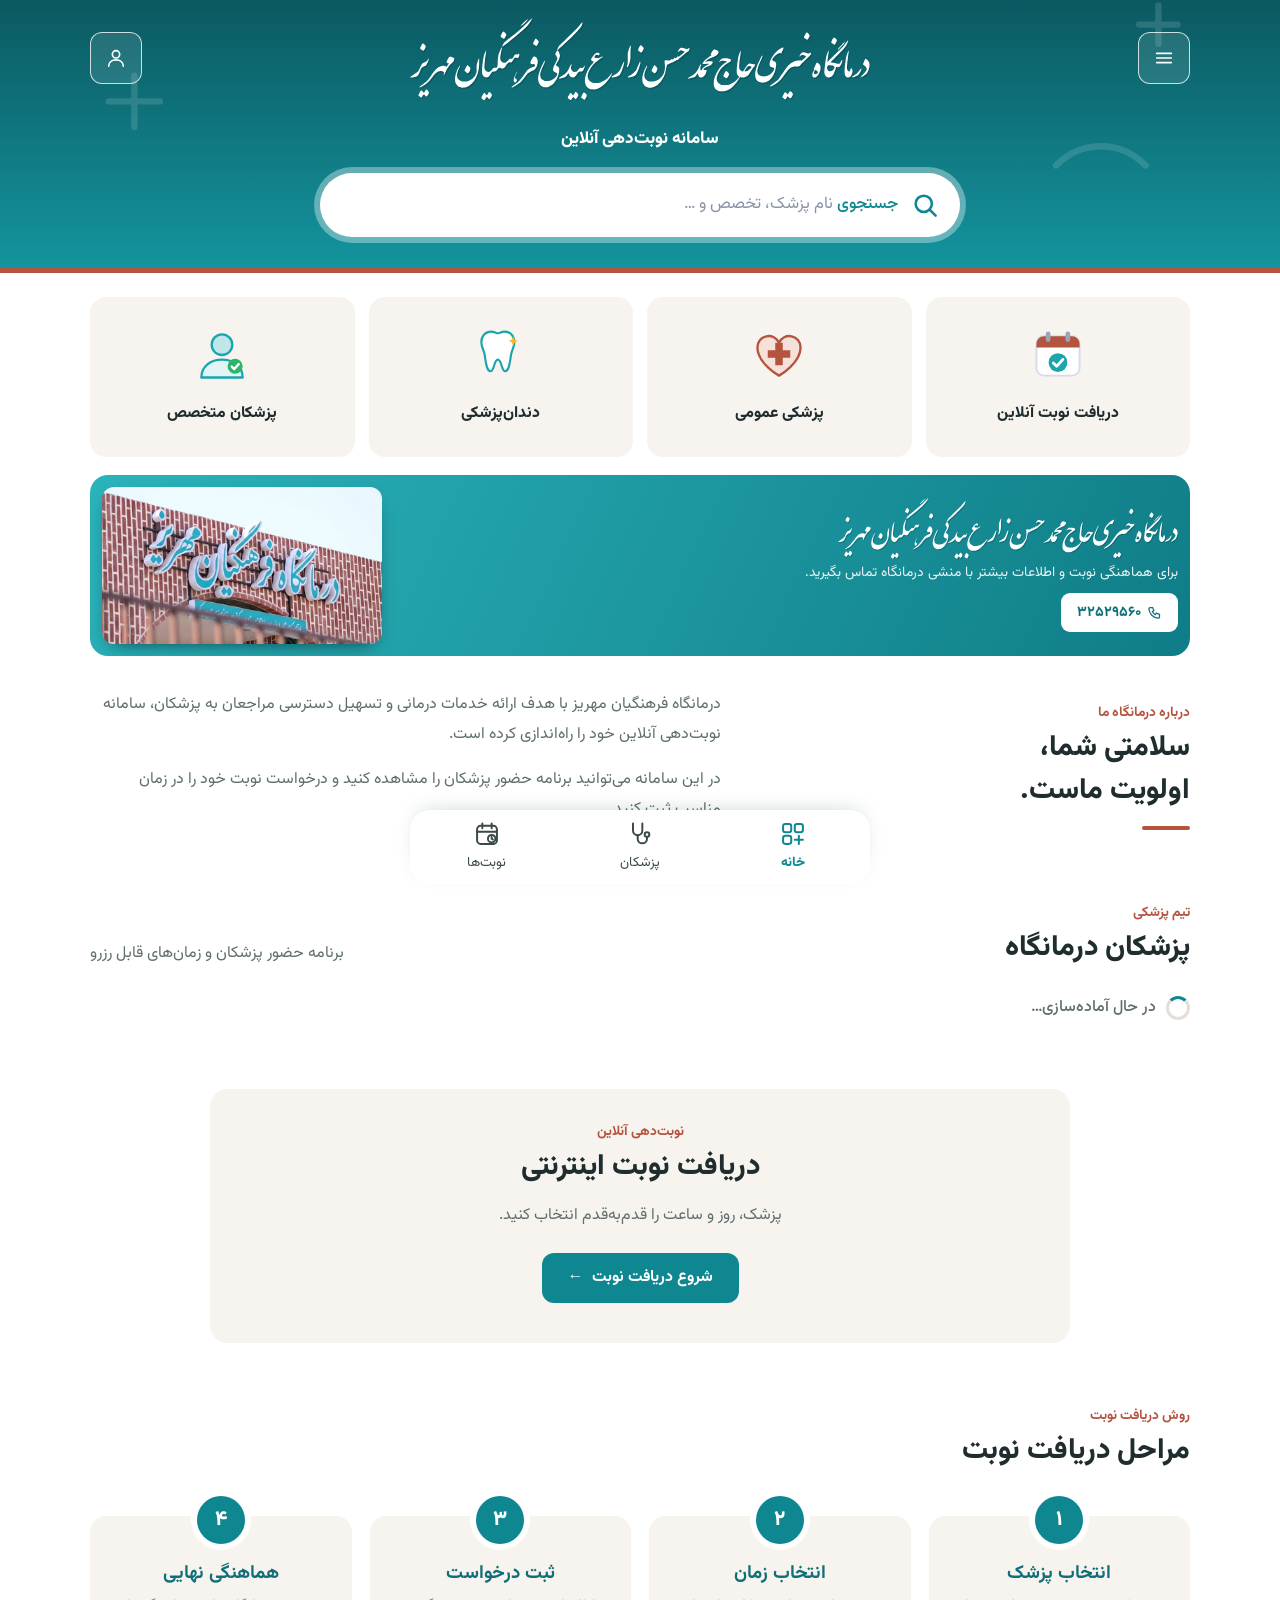
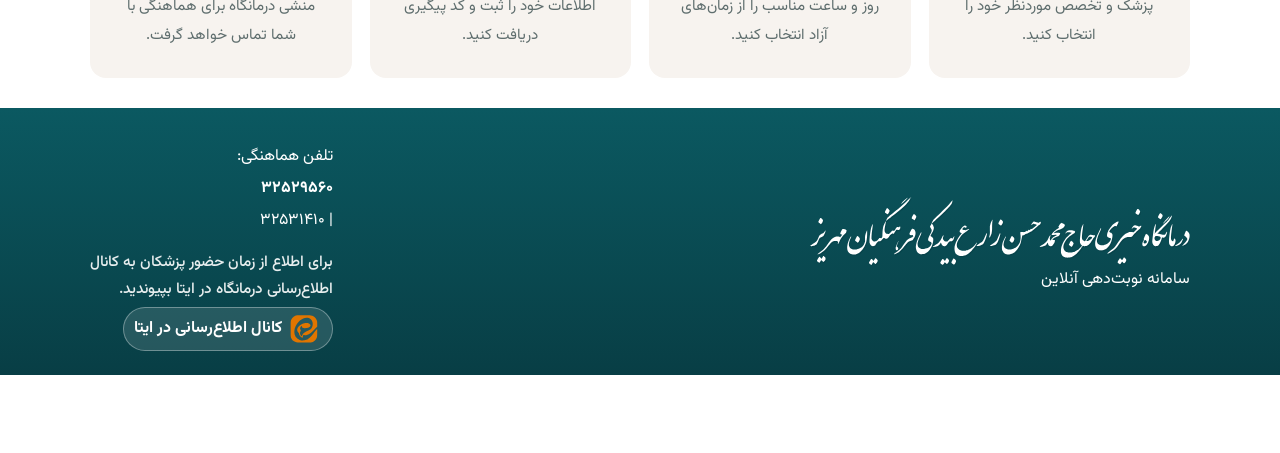
==== commit 374aad70: "Update fmt.Println message from 'Hello' to 'Goodbye'" ====
--- a/index.html
+++ b/index.html
@@ -13,16 +13,16 @@
   <link rel="preconnect" href="https://script.google.com" crossorigin>
   <link rel="preconnect" href="https://script.googleusercontent.com" crossorigin>
   <link rel="stylesheet" href="https://fonts.googleapis.com/css2?family=Vazirmatn:wght@400;500;700;800&display=swap">
-  <link rel="stylesheet" href="css/style.css?v=53">
+  <link rel="stylesheet" href="css/style.css?v=54">
 </head>
 
 <body>
 <svg width="0" height="0" style="position:absolute" aria-hidden="true" focusable="false"><defs><path id="wmp" fill-rule="evenodd" d="M687.3 294.7C685.9 295.0 684.8 296.4 683.3 298.7C681.9 300.9 679.8 305.4 678.7 308.0C677.6 310.6 676.4 312.4 676.7 314.0C676.9 315.6 677.9 316.1 680.0 317.7C682.1 319.2 687.3 322.8 689.3 323.3C691.4 323.8 691.4 321.8 692.3 320.7C693.3 319.6 694.0 318.6 695.0 316.7C696.0 314.8 697.7 311.2 698.3 309.3C698.9 307.4 698.9 306.6 698.7 305.3C698.4 304.1 697.8 303.1 696.7 301.7C695.5 300.2 693.2 297.8 691.7 296.7C690.1 295.5 688.7 294.3 687.3 294.7ZM664.3 301.7C663.3 299.9 660.3 296.2 658.7 294.7C657.1 293.2 655.7 292.7 654.7 292.7C653.6 292.6 653.9 292.3 652.3 294.3C650.8 296.4 647.7 304.4 645.3 305.0C642.9 305.6 639.9 299.4 638.0 298.0C636.1 296.6 635.4 295.9 634.0 296.7C632.6 297.4 631.4 299.5 629.7 302.7C627.9 305.8 623.0 312.1 623.7 315.7C624.3 319.3 631.7 322.9 633.7 324.3C635.7 325.8 634.9 324.7 635.7 324.3C636.4 323.9 636.9 323.9 638.3 322.0C639.8 320.1 642.8 314.2 644.3 313.0C645.9 311.8 646.2 313.5 647.7 314.7C649.2 315.8 652.0 319.1 653.3 320.0C654.7 320.9 654.5 321.1 655.7 320.3C656.8 319.6 658.9 317.6 660.3 315.7C661.8 313.7 663.6 310.4 664.3 308.7C665.1 306.9 665.0 306.5 665.0 305.3C665.0 304.2 665.4 303.4 664.3 301.7ZM323.0 302.0C322.1 300.1 319.6 296.9 318.0 295.3C316.4 293.8 314.4 292.9 313.3 292.7C312.2 292.4 312.9 291.6 311.3 293.7C309.8 295.7 306.4 304.2 304.0 305.0C301.6 305.8 298.9 299.7 297.0 298.3C295.1 296.9 293.8 296.4 292.7 296.7C291.5 296.9 291.2 297.9 290.0 299.7C288.8 301.4 286.9 304.6 285.7 307.3C284.4 310.1 281.3 313.2 282.3 316.0C283.4 318.8 290.1 322.9 292.0 324.3C293.9 325.7 293.3 324.6 294.0 324.3C294.7 324.1 294.8 324.6 296.3 322.7C297.8 320.7 300.5 313.2 303.0 312.7C305.5 312.2 309.4 318.4 311.3 319.7C313.2 320.9 313.2 320.9 314.3 320.3C315.5 319.8 316.8 318.6 318.3 316.3C319.8 314.1 322.6 309.4 323.3 307.0C324.1 304.6 323.9 303.9 323.0 302.0ZM1512.7 298.7C1512.0 297.2 1510.8 295.2 1509.3 293.7C1507.8 292.2 1504.9 290.3 1503.7 289.7C1502.4 289.1 1502.6 289.7 1502.0 290.0C1501.4 290.3 1501.7 289.7 1500.3 291.7C1499.0 293.6 1495.2 300.0 1494.0 301.7C1492.8 303.3 1494.3 302.8 1493.0 301.7C1491.7 300.6 1488.1 296.3 1486.3 295.0C1484.6 293.7 1483.9 292.5 1482.3 293.7C1480.7 294.8 1478.3 299.3 1476.7 302.0C1475.1 304.7 1473.4 308.1 1472.7 310.0C1471.9 311.9 1470.8 311.4 1472.3 313.3C1473.9 315.2 1480.1 320.0 1482.0 321.3C1483.9 322.7 1482.9 321.7 1483.7 321.3C1484.4 320.9 1485.2 320.9 1486.7 319.0C1488.2 317.1 1491.4 311.2 1492.7 309.7C1493.9 308.2 1492.7 308.9 1494.0 310.0C1495.3 311.1 1498.7 314.8 1500.3 316.0C1501.9 317.2 1502.6 317.5 1503.7 317.3C1504.7 317.2 1505.2 316.8 1506.7 315.0C1508.1 313.2 1511.2 308.4 1512.3 306.3C1513.4 304.3 1513.3 303.9 1513.3 302.7C1513.4 301.4 1513.3 300.2 1512.7 298.7ZM74.0 291.7C73.6 290.2 73.0 289.6 72.0 288.3C71.0 287.1 69.2 285.3 68.0 284.3C66.8 283.4 65.6 282.8 64.7 282.7C63.8 282.5 64.3 281.3 62.7 283.3C61.1 285.4 57.6 294.3 55.0 295.0C52.4 295.7 49.2 289.1 47.3 287.7C45.4 286.3 45.2 285.6 43.7 286.7C42.2 287.8 39.9 291.6 38.3 294.3C36.7 297.1 34.8 301.0 34.0 303.0C33.2 305.0 32.1 304.4 33.7 306.3C35.2 308.2 41.4 313.0 43.3 314.3C45.2 315.7 44.3 314.6 45.0 314.3C45.7 314.1 45.8 314.6 47.3 312.7C48.8 310.7 51.4 303.2 54.0 302.7C56.6 302.2 60.8 308.4 62.7 309.7C64.5 310.9 63.9 310.9 65.0 310.3C66.1 309.8 67.9 308.1 69.3 306.3C70.7 304.6 72.5 301.5 73.3 300.0C74.2 298.5 74.2 298.7 74.3 297.3C74.4 295.9 74.4 293.2 74.0 291.7ZM424.7 211.0C425.1 209.7 422.4 213.4 421.0 215.7C419.6 217.9 418.1 220.7 416.3 224.7C414.6 228.7 411.7 236.4 410.7 239.7C409.6 242.9 410.0 242.4 410.0 244.3C410.0 246.2 409.9 249.3 410.7 251.0C411.4 252.7 413.0 254.2 414.3 254.7C415.7 255.1 417.6 254.2 418.7 253.7C419.7 253.1 420.1 252.3 420.7 251.3C421.2 250.4 421.8 249.2 422.0 248.0C422.2 246.8 422.2 245.3 422.0 244.3C421.8 243.4 422.2 243.6 421.0 242.3C419.8 241.1 416.0 238.3 415.0 237.0C414.0 235.7 414.4 236.6 415.0 234.3C415.6 232.1 417.1 227.6 418.7 223.7C420.3 219.8 424.3 212.3 424.7 211.0ZM1248.7 210.0C1247.8 210.6 1247.2 210.8 1245.7 213.7C1244.1 216.6 1240.4 224.6 1239.3 227.3C1238.3 230.1 1237.7 228.3 1239.3 230.0C1240.9 231.7 1246.9 235.9 1249.0 237.3C1251.1 238.7 1250.6 239.3 1252.0 238.3C1253.4 237.4 1256.0 233.7 1257.3 231.7C1258.7 229.7 1259.4 228.2 1260.0 226.3C1260.6 224.5 1261.8 222.9 1261.0 220.7C1260.2 218.4 1256.7 214.4 1255.0 212.7C1253.3 210.9 1252.1 210.4 1251.0 210.0C1249.9 209.6 1249.6 209.4 1248.7 210.0ZM1784.3 201.3C1784.2 200.4 1783.6 199.1 1782.0 200.7C1780.4 202.2 1777.3 207.5 1774.7 210.7C1772.0 213.8 1770.1 216.3 1766.0 219.7C1761.9 223.0 1753.1 228.4 1750.0 230.7C1746.9 232.9 1748.1 232.4 1747.7 233.0C1747.3 233.6 1747.0 234.1 1747.7 234.3C1748.3 234.6 1749.7 234.8 1751.7 234.3C1753.6 233.9 1756.5 232.9 1759.3 231.7C1762.2 230.4 1766.4 228.3 1768.7 227.0C1770.9 225.7 1771.1 225.8 1772.7 224.0C1774.3 222.2 1776.6 218.9 1778.3 216.0C1780.1 213.1 1782.0 208.8 1783.0 206.3C1784.0 203.9 1784.5 202.3 1784.3 201.3ZM966.0 187.0C964.3 187.6 963.1 190.9 961.3 194.0C959.6 197.1 956.7 203.2 955.7 205.7C954.6 208.2 953.8 207.3 955.0 209.0C956.2 210.7 960.6 214.4 962.7 216.0C964.8 217.6 966.1 218.9 967.7 218.7C969.3 218.4 971.1 216.0 972.3 214.7C973.6 213.3 974.2 212.3 975.0 210.7C975.8 209.1 976.9 206.9 977.3 205.0C977.8 203.1 977.9 200.9 977.7 199.3C977.4 197.7 977.1 196.8 976.0 195.3C974.9 193.9 973.0 192.1 971.3 190.7C969.7 189.3 967.7 186.4 966.0 187.0ZM226.7 186.7C224.9 187.3 223.4 191.2 221.7 194.3C219.9 197.4 217.3 202.9 216.3 205.3C215.3 207.7 214.0 206.6 215.7 208.7C217.3 210.8 224.2 216.4 226.3 218.0C228.5 219.6 227.8 218.6 228.7 218.3C229.5 218.1 230.2 217.6 231.3 216.3C232.4 215.1 234.2 213.1 235.3 211.0C236.5 208.9 237.8 205.7 238.3 203.7C238.8 201.7 238.7 200.5 238.3 199.0C238.0 197.5 237.4 196.1 236.3 194.7C235.3 193.2 233.6 191.7 232.0 190.3C230.4 189.0 228.4 186.0 226.7 186.7ZM690.7 189.3C690.8 187.7 690.2 188.0 689.0 189.3C687.8 190.7 684.8 195.9 683.3 197.3C681.9 198.8 681.5 198.1 680.3 198.0C679.2 197.9 677.4 196.8 676.3 196.7C675.2 196.5 674.7 196.6 673.7 197.0C672.7 197.4 672.6 196.8 670.3 199.0C668.1 201.2 662.9 207.7 660.3 210.0C657.7 212.3 656.3 212.2 654.7 212.7C653.1 213.2 652.1 213.1 650.7 213.0C649.2 212.9 647.3 212.4 646.0 212.0C644.7 211.6 644.2 211.3 643.0 210.3C641.8 209.4 640.1 208.1 639.0 206.3C637.9 204.6 636.8 201.7 636.3 199.7C635.9 197.6 635.8 196.4 636.3 194.0C636.8 191.6 638.9 186.7 639.3 185.0C639.7 183.3 639.0 183.9 638.7 183.7C638.3 183.4 638.2 182.8 637.3 183.7C636.5 184.5 635.7 185.1 633.7 188.7C631.7 192.3 628.2 200.6 625.3 205.3C622.4 210.1 619.7 213.8 616.3 217.3C612.9 220.9 609.6 223.4 605.0 226.7C600.4 229.9 591.9 234.6 589.0 236.7C586.1 238.7 587.3 238.6 587.7 239.0C588.0 239.4 588.2 239.8 591.0 239.3C593.8 238.9 600.6 237.4 604.3 236.3C608.1 235.3 610.8 234.4 613.3 233.0C615.8 231.6 617.2 230.4 619.3 228.0C621.4 225.6 624.7 220.1 626.0 218.7C627.3 217.3 626.6 218.2 627.3 219.7C628.1 221.2 629.1 225.5 630.3 227.7C631.6 229.8 633.1 231.4 635.0 232.7C636.9 233.9 639.8 235.1 642.0 235.3C644.2 235.6 646.7 234.8 648.3 234.3C649.9 233.8 650.5 233.3 651.7 232.3C652.8 231.4 653.7 230.9 655.3 228.7C657.0 226.4 659.7 221.6 661.7 219.0C663.6 216.4 665.5 214.6 667.0 213.3C668.5 212.1 668.7 211.7 670.7 211.3C672.7 211.0 676.9 211.8 679.0 211.3C681.1 210.9 681.8 209.8 683.0 208.7C684.2 207.5 685.1 205.9 686.0 204.3C686.9 202.7 687.6 201.5 688.3 199.0C689.1 196.5 690.6 190.9 690.7 189.3ZM1609.0 176.7C1607.4 176.2 1608.6 174.4 1606.7 178.0C1604.8 181.6 1599.3 193.9 1597.7 198.0C1596.0 202.1 1596.6 201.3 1596.7 202.3C1596.8 203.4 1598.9 202.4 1598.3 204.3C1597.7 206.2 1594.3 210.9 1593.0 213.7C1591.7 216.4 1591.1 218.4 1590.7 220.7C1590.2 222.9 1590.3 225.4 1590.3 227.0C1590.4 228.6 1590.4 229.2 1591.0 230.3C1591.6 231.5 1592.7 233.2 1593.7 234.0C1594.6 234.8 1595.5 235.1 1596.7 235.3C1597.8 235.6 1599.4 235.5 1600.7 235.3C1601.9 235.2 1602.4 235.3 1604.0 234.3C1605.6 233.3 1607.9 232.3 1610.3 229.3C1612.7 226.3 1616.3 220.7 1618.3 216.3C1620.3 212.0 1621.6 207.2 1622.3 203.3C1623.1 199.4 1622.8 195.7 1622.7 193.0C1622.5 190.3 1622.4 189.4 1621.3 187.3C1620.2 185.3 1618.1 182.4 1616.0 180.7C1613.9 178.9 1610.6 177.1 1609.0 176.7ZM1602.3 206.0C1603.4 205.3 1603.7 205.9 1604.7 206.3C1605.7 206.8 1607.2 207.5 1608.3 208.7C1609.5 209.8 1611.2 211.8 1611.7 213.3C1612.1 214.9 1611.5 216.9 1611.0 218.0C1610.5 219.1 1609.9 219.3 1608.7 220.0C1607.4 220.7 1604.9 221.8 1603.3 222.0C1601.7 222.2 1600.2 222.1 1599.0 221.3C1597.8 220.6 1596.8 218.7 1596.3 217.7C1595.9 216.7 1596.0 216.5 1596.3 215.3C1596.7 214.2 1597.3 212.2 1598.3 210.7C1599.3 209.1 1601.3 206.7 1602.3 206.0ZM909.3 174.0C908.8 174.1 909.4 171.4 907.3 175.7C905.3 179.9 899.8 193.5 897.0 199.3C894.2 205.2 893.2 207.2 890.3 210.7C887.4 214.1 884.1 216.7 879.7 220.0C875.3 223.3 867.0 228.2 864.0 230.3C861.0 232.5 862.0 232.2 861.7 233.0C861.3 233.8 860.7 234.8 862.0 235.0C863.3 235.2 866.4 234.9 869.7 234.3C872.9 233.7 878.2 232.3 881.3 231.3C884.4 230.3 886.4 229.5 888.3 228.3C890.3 227.2 891.3 226.4 893.0 224.3C894.7 222.2 896.3 220.1 898.3 215.7C900.4 211.2 903.3 203.6 905.3 197.7C907.3 191.7 909.4 183.7 910.3 180.0C911.2 176.3 910.8 176.3 910.7 175.3C910.5 174.3 909.9 173.9 909.3 174.0ZM846.0 174.3C845.6 174.1 846.1 170.7 844.0 174.7C841.9 178.7 836.2 192.4 833.3 198.3C830.4 204.2 829.2 206.7 826.7 210.0C824.2 213.3 822.7 214.7 818.3 218.0C814.0 221.3 804.1 227.2 800.7 229.7C797.2 232.1 798.2 231.9 797.7 232.7C797.1 233.4 797.3 233.9 797.3 234.3C797.4 234.7 796.6 235.0 798.0 235.0C799.4 235.0 802.3 235.0 805.7 234.3C809.0 233.7 814.7 232.1 818.0 231.0C821.3 229.9 823.3 229.0 825.3 227.7C827.3 226.3 828.0 226.2 830.0 223.0C832.0 219.8 835.1 213.7 837.3 208.3C839.6 203.0 841.8 195.8 843.3 191.0C844.8 186.2 845.8 181.8 846.3 179.3C846.9 176.8 846.7 176.8 846.7 176.0C846.6 175.2 846.4 174.6 846.0 174.3ZM1801.3 161.7C1800.3 161.2 1800.2 161.3 1799.7 161.7C1799.2 162.0 1799.8 160.3 1798.3 163.7C1796.9 167.0 1792.2 178.3 1791.0 181.7C1789.8 185.0 1790.0 182.5 1791.0 183.7C1792.0 184.8 1795.1 186.8 1797.0 188.7C1798.9 190.6 1801.4 193.3 1802.7 195.0C1803.9 196.7 1804.3 197.6 1804.7 199.0C1805.1 200.4 1806.1 200.8 1805.0 203.3C1803.9 205.9 1802.2 209.4 1798.3 214.3C1794.4 219.3 1784.3 229.7 1781.7 233.0C1779.0 236.3 1780.7 234.5 1782.3 234.0C1783.9 233.5 1788.3 231.7 1791.3 230.0C1794.4 228.3 1798.5 225.3 1800.7 223.7C1802.8 222.0 1803.1 221.4 1804.3 220.0C1805.6 218.6 1806.8 216.9 1808.0 215.0C1809.2 213.1 1810.2 211.1 1811.3 208.3C1812.4 205.6 1813.8 201.4 1814.7 198.3C1815.5 195.3 1816.1 192.8 1816.3 190.0C1816.6 187.2 1816.6 183.9 1816.3 181.7C1816.1 179.4 1815.9 178.4 1815.0 176.3C1814.1 174.2 1812.2 171.0 1810.7 169.0C1809.1 167.0 1807.2 165.6 1805.7 164.3C1804.1 163.1 1802.3 162.1 1801.3 161.7ZM273.3 161.3C273.1 156.7 272.3 161.6 271.7 162.3C271.1 163.1 270.8 162.8 269.7 166.0C268.5 169.2 265.7 177.0 264.7 181.3C263.6 185.7 263.6 186.9 263.3 192.0C263.1 197.1 263.4 207.7 263.3 211.7C263.2 215.6 263.4 213.3 262.7 215.7C261.9 218.0 260.1 222.8 258.7 225.7C257.2 228.5 255.8 230.4 254.0 232.7C252.2 234.9 249.9 237.2 248.0 239.0C246.1 240.8 244.8 241.9 242.3 243.3C239.9 244.8 236.7 246.4 233.3 247.7C230.0 248.9 225.4 250.1 222.3 250.7C219.2 251.3 217.3 251.3 214.7 251.3C212.1 251.3 209.6 251.3 206.7 250.7C203.8 250.0 200.1 248.9 197.3 247.3C194.6 245.8 192.1 243.6 190.3 241.3C188.6 239.1 187.3 236.8 186.7 233.7C186.0 230.5 185.7 226.9 186.3 222.3C187.0 217.7 188.9 210.9 190.7 206.0C192.4 201.1 195.7 195.4 196.7 192.7C197.6 189.9 196.7 189.7 196.3 189.3C196.0 188.9 195.8 188.6 194.7 190.3C193.5 192.1 191.2 196.2 189.3 200.0C187.5 203.8 185.2 208.8 183.7 213.0C182.1 217.2 180.9 220.8 180.0 225.0C179.1 229.2 178.3 234.4 178.0 238.3C177.7 242.2 177.9 245.2 178.3 248.3C178.7 251.4 179.4 254.5 180.3 257.0C181.2 259.5 182.1 261.2 183.7 263.3C185.2 265.4 187.7 268.1 189.7 269.7C191.7 271.3 193.1 272.1 195.7 273.0C198.3 273.9 202.2 275.0 205.3 275.3C208.4 275.7 211.8 275.3 214.3 275.0C216.9 274.7 218.7 274.2 220.7 273.7C222.7 273.1 223.6 273.0 226.3 271.7C229.1 270.3 234.3 267.4 237.0 265.7C239.7 263.9 239.9 263.7 242.3 261.3C244.7 258.9 248.9 254.4 251.3 251.3C253.8 248.3 255.2 245.9 257.0 243.0C258.8 240.1 259.9 238.6 262.0 233.7C264.1 228.8 267.5 220.9 269.3 213.7C271.2 206.4 272.3 198.7 273.0 190.0C273.7 181.3 273.6 165.9 273.3 161.3ZM73.7 161.0C73.3 160.7 73.4 159.9 72.0 161.7C70.6 163.4 68.6 168.6 65.3 171.3C62.1 174.1 56.0 175.8 52.7 178.0C49.3 180.2 48.5 179.6 45.3 184.7C42.2 189.8 37.0 203.3 33.7 208.7C30.3 214.0 30.3 212.9 25.3 216.7C20.3 220.4 7.6 228.6 3.7 231.3C-0.2 234.1 2.2 232.4 2.0 233.0C1.8 233.6 1.6 234.6 2.7 235.0C3.7 235.4 5.1 235.8 8.3 235.3C11.6 234.9 18.9 233.4 22.3 232.3C25.7 231.3 26.9 230.2 28.7 229.0C30.4 227.8 31.4 226.8 32.7 225.0C33.9 223.2 34.7 221.9 36.3 218.3C37.9 214.7 40.8 206.8 42.3 203.3C43.9 199.9 44.3 199.3 45.7 197.7C47.0 196.1 47.5 195.4 50.3 193.7C53.2 191.9 60.0 189.1 62.7 187.3C65.3 185.6 64.9 185.3 66.3 183.0C67.7 180.7 69.7 176.6 71.0 173.3C72.3 170.1 73.6 165.4 74.0 163.3C74.4 161.3 74.0 161.3 73.7 161.0ZM173.3 158.0C171.8 156.8 168.9 155.4 166.0 154.7C163.1 153.9 158.5 152.8 156.0 153.7C153.5 154.6 152.8 157.0 151.0 160.0C149.2 163.0 146.3 169.1 145.3 171.7C144.4 174.3 145.0 174.7 145.3 175.7C145.7 176.7 146.1 177.1 147.3 177.7C148.6 178.3 151.6 178.9 152.7 179.3C153.7 179.8 154.9 178.3 153.7 180.3C152.4 182.3 147.1 189.3 145.3 191.3C143.6 193.3 144.1 192.4 143.3 192.3C142.6 192.2 142.2 191.2 141.0 190.7C139.8 190.2 138.8 189.6 136.3 189.3C133.9 189.1 129.3 188.9 126.3 189.3C123.4 189.7 121.4 190.4 118.7 191.7C115.9 192.9 113.7 193.7 110.0 196.7C106.3 199.7 102.1 203.1 96.7 209.7C91.3 216.2 82.4 229.8 77.7 236.0C72.9 242.2 71.3 243.4 68.3 246.7C65.3 249.9 64.7 251.2 59.7 255.3C54.7 259.4 42.2 268.3 38.3 271.3C34.5 274.4 36.8 273.2 36.7 273.7C36.5 274.2 36.8 274.3 37.3 274.3C37.8 274.4 37.2 275.1 39.7 274.0C42.1 272.9 47.7 270.5 52.0 268.0C56.3 265.5 61.1 262.5 65.3 259.0C69.6 255.5 72.2 253.2 77.7 247.0C83.2 240.8 93.4 227.2 98.3 221.7C103.2 216.2 104.0 215.9 107.0 214.0C110.0 212.1 113.2 210.9 116.3 210.3C119.5 209.7 123.7 210.1 126.0 210.3C128.3 210.6 128.9 210.8 130.3 211.7C131.7 212.6 133.9 213.7 134.3 215.7C134.8 217.7 132.9 222.3 133.0 223.7C133.1 225.1 133.9 224.6 134.7 224.0C135.4 223.4 135.3 224.2 137.3 220.3C139.3 216.4 143.4 206.3 146.7 200.7C149.9 195.0 152.8 190.8 156.7 186.3C160.6 181.8 167.3 176.4 170.0 173.7C172.7 170.9 171.8 171.6 172.7 169.7C173.5 167.7 174.9 163.9 175.0 162.0C175.1 160.1 174.8 159.2 173.3 158.0ZM497.3 154.3C495.8 153.4 493.2 152.3 491.7 152.0C490.1 151.7 489.5 151.3 488.0 152.7C486.5 154.1 484.6 156.7 482.7 160.3C480.7 163.9 477.3 171.3 476.3 174.3C475.3 177.4 476.1 177.4 476.7 178.7C477.2 179.9 478.1 181.3 479.7 182.0C481.2 182.7 484.4 182.7 486.0 182.7C487.6 182.6 488.6 181.7 489.3 181.7C490.1 181.6 489.9 181.5 490.7 182.3C491.4 183.2 493.3 185.3 493.7 186.7C494.1 188.0 493.7 189.3 493.0 190.3C492.3 191.4 492.7 191.4 489.3 193.0C486.0 194.6 476.8 198.0 473.0 200.0C469.2 202.0 468.7 202.8 466.3 205.0C463.9 207.2 463.3 207.3 458.7 213.3C454.0 219.4 444.0 234.3 438.3 241.3C432.7 248.3 430.6 250.3 424.7 255.3C418.8 260.4 406.8 268.7 403.0 271.7C399.2 274.7 401.8 272.9 401.7 273.3C401.6 273.8 401.6 274.3 402.3 274.3C403.1 274.3 403.9 274.4 406.3 273.3C408.8 272.3 413.3 270.2 417.0 268.0C420.7 265.8 424.3 263.9 428.7 260.3C433.0 256.8 437.9 252.3 443.0 246.7C448.1 241.0 455.3 231.2 459.3 226.3C463.4 221.5 464.6 220.1 467.3 217.7C470.1 215.3 472.3 213.8 476.0 212.0C479.7 210.2 486.4 208.5 489.3 207.0C492.2 205.5 491.8 204.9 493.3 203.0C494.9 201.1 497.2 197.8 498.7 195.3C500.1 192.9 501.1 190.8 502.0 188.3C502.9 185.8 503.8 182.8 504.3 180.3C504.8 177.9 505.0 176.1 505.0 173.7C505.0 171.2 505.1 168.3 504.3 165.7C503.6 163.0 501.8 159.6 500.7 157.7C499.5 155.8 498.8 155.3 497.3 154.3ZM744.3 137.0C742.7 136.8 740.3 136.7 738.0 137.7C735.7 138.6 732.9 140.7 730.7 142.7C728.4 144.6 726.8 146.6 724.7 149.3C722.5 152.1 719.1 156.9 717.7 159.3C716.2 161.7 716.2 162.5 716.0 163.7C715.8 164.8 716.1 165.6 716.3 166.3C716.6 167.1 716.4 167.3 717.7 168.3C718.9 169.3 722.7 171.3 724.0 172.3C725.3 173.4 727.1 171.8 725.3 174.7C723.6 177.6 716.6 185.2 713.3 189.7C710.1 194.2 708.1 197.3 705.7 201.7C703.2 206.0 700.8 210.4 698.7 215.7C696.6 220.9 694.2 228.9 693.0 233.3C691.8 237.8 691.9 239.2 691.7 242.3C691.4 245.5 691.2 248.5 691.7 252.3C692.2 256.2 693.6 262.2 694.7 265.3C695.7 268.4 696.4 269.1 698.0 271.0C699.6 272.9 701.8 275.1 704.0 276.7C706.2 278.2 708.8 279.4 711.0 280.3C713.2 281.2 714.3 281.7 717.3 282.0C720.4 282.3 725.7 282.6 729.3 282.3C733.0 282.1 735.7 281.6 739.3 280.3C743.0 279.1 747.4 277.2 751.3 275.0C755.2 272.8 759.0 270.0 762.7 267.0C766.3 264.0 770.2 260.3 773.3 257.0C776.5 253.7 778.6 250.9 781.7 247.0C784.7 243.1 788.8 237.8 791.7 233.3C794.5 228.9 797.5 222.8 798.7 220.3C799.8 217.9 798.8 218.9 798.7 218.7C798.5 218.4 800.0 216.1 797.7 218.7C795.3 221.2 788.8 229.7 784.7 234.0C780.6 238.3 776.6 241.6 773.0 244.3C769.4 247.1 766.7 248.6 763.3 250.3C759.9 252.1 755.9 253.6 752.7 254.7C749.4 255.7 748.3 256.3 744.0 256.7C739.7 257.0 731.0 257.0 727.0 256.7C723.0 256.3 722.1 255.4 720.0 254.7C717.9 253.9 716.9 253.8 714.7 252.0C712.4 250.2 708.3 246.4 706.3 243.7C704.4 240.9 703.6 238.3 703.0 235.3C702.4 232.3 702.2 229.1 702.7 225.7C703.1 222.2 704.0 218.8 705.7 214.7C707.3 210.5 710.2 204.8 712.7 200.7C715.1 196.5 717.2 193.6 720.3 189.7C723.5 185.7 725.1 182.8 731.7 177.0C738.3 171.2 755.3 159.0 760.0 155.0C764.7 151.0 760.1 153.3 759.7 153.0C759.3 152.7 759.4 152.3 757.7 153.0C755.9 153.7 751.6 156.4 749.3 157.3C747.1 158.3 746.4 158.5 744.3 158.7C742.2 158.8 738.7 158.6 736.7 158.3C734.7 158.1 733.5 157.6 732.3 157.0C731.2 156.4 730.2 155.7 729.7 155.0C729.2 154.3 728.7 153.9 729.3 152.7C729.9 151.4 732.1 148.9 733.3 147.7C734.6 146.4 735.9 145.7 737.0 145.3C738.1 144.9 738.8 144.9 740.0 145.3C741.2 145.7 743.1 147.3 744.0 147.7C744.9 148.1 745.0 147.9 745.7 147.7C746.3 147.4 747.4 147.0 748.0 146.0C748.6 145.0 749.4 142.8 749.3 141.7C749.3 140.5 748.5 139.8 747.7 139.0C746.8 138.2 745.9 137.2 744.3 137.0ZM1585.0 138.0C1584.6 137.7 1584.4 137.2 1583.0 137.7C1581.6 138.1 1578.1 140.2 1576.3 140.7C1574.6 141.2 1575.9 141.5 1572.7 140.7C1569.4 139.8 1559.8 136.5 1556.7 135.7C1553.6 134.8 1555.3 135.3 1554.0 135.7C1552.7 136.0 1549.9 137.0 1548.7 137.7C1547.4 138.3 1547.6 138.1 1546.3 139.7C1545.1 141.3 1542.1 145.3 1541.0 147.3C1539.9 149.3 1539.7 150.9 1539.7 151.7C1539.7 152.4 1539.7 152.9 1541.0 152.0C1542.3 151.1 1545.6 147.3 1547.7 146.3C1549.8 145.4 1551.7 146.0 1553.7 146.3C1555.7 146.7 1557.7 147.4 1559.7 148.3C1561.6 149.2 1564.9 150.4 1565.3 151.7C1565.8 152.9 1564.9 153.3 1562.3 156.0C1559.8 158.7 1552.6 165.6 1550.0 167.7C1547.4 169.7 1549.4 168.3 1546.7 168.3C1543.9 168.4 1537.2 167.8 1533.3 168.0C1529.4 168.2 1526.8 168.6 1523.3 169.7C1519.9 170.8 1516.1 172.7 1512.7 174.7C1509.3 176.6 1506.9 177.8 1503.0 181.3C1499.1 184.9 1496.1 186.8 1489.0 196.0C1481.9 205.2 1467.1 227.8 1460.3 236.7C1453.6 245.5 1453.9 244.2 1448.3 249.0C1442.8 253.8 1431.2 261.9 1427.0 265.3C1422.8 268.7 1423.7 268.5 1423.0 269.3C1422.3 270.2 1422.3 270.2 1423.0 270.3C1423.7 270.4 1424.8 270.9 1427.3 270.0C1429.9 269.1 1434.7 266.7 1438.3 264.7C1441.9 262.6 1445.8 260.0 1449.0 257.7C1452.2 255.3 1453.8 254.0 1457.3 250.7C1460.8 247.3 1464.1 244.9 1470.0 237.7C1475.9 230.4 1487.2 213.9 1492.7 207.3C1498.1 200.8 1500.0 200.4 1502.7 198.3C1505.3 196.3 1506.4 196.0 1508.7 195.0C1510.9 194.0 1513.8 192.9 1516.0 192.3C1518.2 191.7 1520.2 191.4 1522.0 191.3C1523.8 191.3 1524.7 192.0 1527.0 192.0C1529.3 192.0 1533.4 192.1 1536.0 191.3C1538.6 190.6 1540.1 189.7 1542.3 187.7C1544.6 185.7 1545.2 183.7 1549.3 179.3C1553.4 175.0 1561.9 166.5 1567.0 161.7C1572.1 156.8 1576.9 153.3 1579.7 150.3C1582.4 147.4 1582.7 145.8 1583.7 144.0C1584.6 142.2 1585.1 140.7 1585.3 139.7C1585.6 138.7 1585.4 138.3 1585.0 138.0ZM1733.3 130.0C1732.9 130.3 1733.1 128.7 1731.7 132.3C1730.2 135.9 1726.5 144.3 1724.7 151.7C1722.8 159.1 1721.8 167.9 1720.7 176.7C1719.6 185.4 1718.4 197.5 1718.0 204.0C1717.6 210.5 1717.9 212.6 1718.0 215.7C1718.1 218.7 1718.3 220.6 1718.7 222.3C1719.0 224.1 1719.1 224.7 1720.0 226.3C1720.9 228.0 1722.3 230.8 1724.0 232.3C1725.7 233.8 1727.9 235.0 1730.0 235.3C1732.1 235.7 1734.6 235.3 1736.7 234.3C1738.8 233.3 1740.9 231.7 1742.7 229.3C1744.4 226.9 1746.3 222.9 1747.3 220.0C1748.4 217.1 1748.7 214.3 1749.0 212.0C1749.3 209.7 1749.6 208.4 1749.0 206.3C1748.4 204.3 1746.7 200.8 1745.7 199.7C1744.7 198.5 1743.6 199.2 1743.0 199.3C1742.4 199.4 1742.7 198.7 1742.0 200.3C1741.3 202.0 1739.8 207.4 1739.0 209.3C1738.2 211.2 1737.9 211.4 1737.0 211.7C1736.1 211.9 1734.6 211.1 1733.7 210.7C1732.8 210.2 1732.5 210.1 1731.7 209.0C1730.8 207.9 1729.3 205.8 1728.7 204.3C1728.0 202.8 1727.8 202.7 1727.7 200.0C1727.5 197.3 1726.6 199.1 1727.7 188.0C1728.7 176.9 1732.9 143.2 1734.0 133.7C1735.1 124.1 1734.1 131.3 1734.0 130.7C1733.9 130.1 1733.7 129.7 1733.3 130.0ZM1364.3 183.3C1364.5 182.3 1364.9 182.7 1363.7 182.7C1362.4 182.7 1360.0 183.7 1357.0 183.3C1354.0 182.9 1348.4 180.8 1345.7 180.3C1342.9 179.9 1342.3 180.1 1340.7 180.7C1339.0 181.2 1337.3 182.3 1335.7 183.7C1334.1 185.0 1334.2 184.2 1331.0 188.7C1327.8 193.2 1319.7 207.0 1316.7 210.7C1313.7 214.3 1314.4 211.1 1313.0 210.7C1311.6 210.3 1309.5 209.4 1308.0 208.3C1306.5 207.2 1305.1 205.9 1304.0 204.0C1302.9 202.1 1301.6 201.3 1301.3 196.7C1301.1 192.1 1301.3 186.2 1302.3 176.3C1303.3 166.4 1306.4 144.9 1307.3 137.3C1308.2 129.7 1307.8 131.9 1307.7 130.7C1307.6 129.4 1308.2 126.8 1306.7 130.0C1305.2 133.2 1300.8 141.4 1298.7 150.0C1296.5 158.6 1294.8 172.9 1293.7 181.7C1292.5 190.4 1292.0 196.8 1291.7 202.3C1291.3 207.9 1291.5 212.1 1291.7 215.0C1291.8 217.9 1291.9 217.9 1292.7 220.0C1293.4 222.1 1294.9 225.3 1296.3 227.3C1297.8 229.3 1300.6 230.9 1301.3 232.0C1302.1 233.1 1302.4 231.8 1301.0 233.7C1299.6 235.6 1295.2 240.6 1292.7 243.3C1290.1 246.1 1287.7 248.2 1285.7 250.0C1283.6 251.8 1283.2 252.2 1280.3 254.0C1277.4 255.8 1271.7 259.1 1268.3 260.7C1265.0 262.3 1263.1 262.9 1260.3 263.7C1257.6 264.4 1256.2 265.1 1252.0 265.3C1247.8 265.6 1239.2 265.6 1235.3 265.3C1231.5 265.1 1231.1 264.5 1229.0 263.7C1226.9 262.8 1224.8 261.7 1223.0 260.3C1221.2 259.0 1219.3 257.1 1218.0 255.7C1216.7 254.2 1216.2 253.8 1215.3 251.7C1214.4 249.5 1213.1 245.3 1212.7 242.7C1212.2 240.1 1212.2 239.1 1212.7 236.0C1213.2 232.9 1213.8 228.6 1215.7 224.0C1217.6 219.4 1221.2 212.7 1224.0 208.3C1226.8 203.9 1229.0 201.2 1232.3 197.7C1235.7 194.1 1238.6 191.1 1244.0 187.0C1249.4 182.9 1260.8 176.1 1264.7 173.3C1268.6 170.6 1266.7 171.6 1267.3 170.3C1268.0 169.1 1268.7 166.8 1268.7 165.7C1268.6 164.5 1267.8 164.0 1267.0 163.3C1266.2 162.7 1266.4 162.4 1263.7 161.7C1260.9 160.9 1254.7 159.4 1250.7 159.0C1246.7 158.6 1242.7 158.7 1239.7 159.0C1236.7 159.3 1234.8 159.8 1232.7 161.0C1230.5 162.2 1228.3 164.6 1226.7 166.3C1225.1 168.1 1223.7 170.3 1223.0 171.7C1222.3 173.0 1222.6 173.9 1222.7 174.3C1222.8 174.8 1222.9 174.9 1223.7 174.3C1224.4 173.7 1225.9 171.6 1227.3 170.7C1228.7 169.8 1228.9 169.2 1232.0 169.0C1235.1 168.8 1242.6 169.3 1245.7 169.7C1248.8 170.0 1249.7 170.5 1250.7 171.0C1251.7 171.5 1253.4 170.9 1251.7 172.7C1249.9 174.4 1243.9 178.3 1240.0 181.7C1236.1 185.1 1231.9 189.0 1228.3 193.0C1224.8 197.0 1221.8 201.0 1218.7 205.7C1215.6 210.3 1212.2 215.8 1209.7 221.0C1207.2 226.2 1205.1 232.1 1203.7 237.0C1202.2 241.9 1201.4 246.1 1201.0 250.7C1200.6 255.2 1200.9 261.3 1201.0 264.3C1201.1 267.4 1201.1 266.9 1201.7 269.0C1202.3 271.1 1203.8 274.9 1204.7 276.7C1205.5 278.4 1205.1 278.1 1206.7 279.7C1208.2 281.2 1211.8 284.5 1214.0 286.0C1216.2 287.5 1217.9 288.0 1220.0 288.7C1222.1 289.3 1223.9 289.8 1226.7 290.0C1229.4 290.2 1233.3 290.3 1236.7 290.0C1240.0 289.7 1244.1 288.9 1246.7 288.3C1249.2 287.8 1249.3 287.8 1252.0 286.7C1254.7 285.5 1258.7 283.9 1262.7 281.3C1266.6 278.8 1272.3 274.3 1275.7 271.3C1279.1 268.4 1280.3 266.8 1283.0 263.7C1285.7 260.6 1288.4 257.6 1292.0 252.7C1295.6 247.7 1301.3 236.9 1304.7 234.0C1308.0 231.1 1309.6 235.2 1312.0 235.3C1314.4 235.5 1316.7 235.4 1319.0 235.0C1321.3 234.6 1323.2 234.2 1325.7 233.0C1328.1 231.8 1331.1 230.2 1333.7 228.0C1336.3 225.8 1338.0 224.6 1341.3 220.0C1344.7 215.4 1350.5 205.2 1353.7 200.7C1356.8 196.2 1358.8 194.9 1360.3 193.0C1361.8 191.1 1362.0 190.6 1362.7 189.0C1363.3 187.4 1364.2 184.4 1364.3 183.3ZM1350.3 193.3C1350.8 193.9 1350.7 193.9 1350.0 195.0C1349.3 196.1 1348.5 197.6 1346.3 199.7C1344.2 201.7 1339.9 205.5 1337.0 207.3C1334.1 209.2 1331.1 210.1 1328.7 210.7C1326.3 211.2 1323.6 211.0 1322.7 210.7C1321.7 210.3 1321.6 211.2 1323.0 208.7C1324.4 206.2 1329.0 198.7 1331.3 195.7C1333.7 192.7 1335.1 191.6 1337.0 190.7C1338.9 189.7 1341.3 189.9 1343.0 190.0C1344.7 190.1 1346.1 190.8 1347.3 191.3C1348.6 191.9 1349.9 192.7 1350.3 193.3ZM1218.3 131.3C1217.3 130.4 1215.4 128.8 1213.0 127.7C1210.6 126.5 1205.6 124.9 1203.7 124.3C1201.8 123.8 1202.9 123.3 1201.7 124.3C1200.4 125.3 1198.2 127.3 1196.0 130.3C1193.8 133.3 1189.9 140.1 1188.7 142.3C1187.4 144.6 1188.2 143.1 1188.7 143.7C1189.1 144.3 1190.9 145.4 1191.3 146.0C1191.8 146.6 1195.1 144.1 1191.3 147.0C1187.6 149.9 1173.9 159.2 1168.7 163.7C1163.4 168.2 1161.7 171.1 1159.7 174.0C1157.6 176.9 1156.7 179.6 1156.3 181.0C1156.0 182.4 1154.2 182.3 1157.7 182.3C1161.1 182.3 1173.4 181.2 1177.0 181.0C1180.6 180.8 1178.4 181.1 1179.0 181.3C1179.6 181.6 1181.7 181.6 1180.3 182.7C1179.0 183.8 1174.3 185.8 1171.0 188.0C1167.7 190.2 1162.7 193.7 1160.3 195.7C1157.9 197.6 1158.2 197.6 1156.7 199.7C1155.2 201.7 1152.5 206.7 1151.3 208.0C1150.2 209.3 1150.3 208.6 1149.7 207.3C1149.1 206.1 1148.0 202.6 1147.7 200.7C1147.3 198.7 1147.2 198.1 1147.7 195.7C1148.2 193.2 1150.2 187.9 1150.7 186.0C1151.2 184.1 1150.9 184.4 1150.7 184.0C1150.4 183.6 1149.9 182.8 1149.0 183.7C1148.1 184.6 1147.0 185.7 1145.0 189.3C1143.0 192.9 1139.8 200.7 1137.0 205.3C1134.2 209.9 1131.7 213.4 1128.3 217.0C1124.9 220.6 1121.2 223.4 1116.7 226.7C1112.1 229.9 1103.9 234.3 1101.0 236.3C1098.1 238.4 1099.0 238.5 1099.3 239.0C1099.7 239.5 1098.8 240.3 1103.0 239.3C1107.2 238.4 1119.8 235.1 1124.3 233.3C1128.9 231.6 1128.3 230.9 1130.3 228.7C1132.4 226.4 1135.3 221.0 1136.7 219.7C1138.0 218.3 1137.8 219.5 1138.3 220.7C1138.8 221.8 1139.1 224.9 1139.7 226.7C1140.3 228.4 1140.7 229.6 1142.0 231.0C1143.3 232.4 1145.6 234.3 1147.3 235.0C1149.1 235.7 1150.9 235.4 1152.3 235.3C1153.8 235.2 1154.4 235.1 1156.0 234.3C1157.6 233.6 1159.8 232.6 1161.7 230.7C1163.6 228.8 1165.9 225.4 1167.3 223.0C1168.8 220.6 1169.5 218.5 1170.3 216.0C1171.2 213.5 1172.3 209.7 1172.3 208.0C1172.3 206.3 1171.6 206.1 1170.3 205.7C1169.1 205.3 1166.1 205.8 1164.7 205.7C1163.2 205.5 1162.4 205.1 1161.7 204.7C1160.9 204.3 1160.5 203.9 1160.3 203.3C1160.2 202.8 1159.4 202.6 1160.7 201.3C1161.9 200.1 1164.2 197.7 1168.0 195.7C1171.8 193.6 1179.8 190.8 1183.7 189.0C1187.5 187.2 1189.2 186.4 1191.0 185.0C1192.8 183.6 1193.7 181.8 1194.7 180.3C1195.6 178.8 1196.4 177.3 1196.7 176.0C1196.9 174.7 1197.1 173.5 1196.0 172.7C1194.9 171.8 1193.0 171.3 1190.3 171.0C1187.7 170.7 1183.6 170.7 1180.0 171.0C1176.4 171.3 1170.8 172.8 1168.7 173.0C1166.6 173.2 1166.2 173.3 1167.3 172.0C1168.4 170.7 1172.7 167.2 1175.3 165.3C1177.9 163.4 1178.3 162.8 1183.0 160.7C1187.7 158.5 1198.9 154.5 1203.7 152.3C1208.4 150.2 1209.2 149.9 1211.7 147.7C1214.1 145.4 1217.1 140.9 1218.3 139.0C1219.6 137.1 1219.2 137.3 1219.3 136.3C1219.5 135.3 1219.5 133.8 1219.3 133.0C1219.2 132.2 1219.4 132.2 1218.3 131.3ZM1104.7 119.3C1104.7 118.1 1104.8 118.4 1103.3 119.0C1101.8 119.6 1097.5 122.1 1095.7 122.7C1093.8 123.3 1095.7 123.4 1092.3 122.7C1088.9 121.9 1079.2 118.7 1075.3 118.0C1071.5 117.3 1070.9 118.1 1069.3 118.7C1067.7 119.3 1067.1 120.1 1065.7 121.7C1064.3 123.3 1062.1 126.4 1061.0 128.3C1059.9 130.2 1059.2 132.0 1059.0 133.0C1058.8 134.0 1058.1 135.1 1059.7 134.3C1061.2 133.6 1066.0 129.3 1068.3 128.3C1070.7 127.4 1071.2 128.0 1073.7 128.7C1076.2 129.3 1081.4 131.4 1083.3 132.3C1085.3 133.2 1087.1 131.8 1085.3 134.0C1083.6 136.2 1076.6 142.2 1072.7 145.3C1068.8 148.4 1064.6 151.6 1062.0 152.7C1059.4 153.7 1058.6 151.1 1057.3 151.7C1056.1 152.2 1055.4 154.8 1054.3 156.0C1053.3 157.2 1052.2 158.6 1051.0 158.7C1049.8 158.8 1048.1 156.9 1047.3 156.7C1046.6 156.4 1047.5 155.9 1046.3 157.0C1045.2 158.1 1041.7 162.2 1040.3 163.3C1038.9 164.4 1039.0 163.9 1038.0 163.7C1037.0 163.4 1035.6 161.3 1034.3 161.7C1033.1 162.1 1032.0 164.9 1030.7 166.0C1029.3 167.1 1028.3 167.7 1026.3 168.0C1024.3 168.3 1020.9 168.2 1018.7 168.0C1016.4 167.8 1014.7 167.0 1013.0 167.0C1011.3 167.0 1009.4 167.2 1008.3 168.0C1007.2 168.8 1006.4 168.8 1006.3 171.7C1006.2 174.5 1007.4 180.6 1007.7 185.0C1007.9 189.4 1007.9 194.2 1007.7 198.0C1007.4 201.8 1007.0 204.8 1006.3 208.0C1005.7 211.2 1004.8 214.4 1003.7 217.3C1002.6 220.2 1001.5 222.4 999.7 225.3C997.8 228.2 995.4 231.7 992.7 234.7C989.9 237.6 985.8 241.0 983.0 243.0C980.2 245.0 979.2 245.4 975.7 246.7C972.1 247.9 966.4 250.0 961.7 250.7C956.9 251.3 951.2 251.2 947.3 250.7C943.4 250.2 940.4 248.6 938.3 247.7C936.2 246.8 935.9 246.4 934.7 245.3C933.4 244.3 931.9 243.2 930.7 241.3C929.4 239.5 928.1 236.8 927.3 234.3C926.6 231.9 926.1 230.4 926.3 226.7C926.6 222.9 927.2 217.7 929.0 212.0C930.8 206.3 935.7 196.4 937.0 192.7C938.3 188.9 937.3 190.2 937.0 189.7C936.7 189.2 936.7 187.6 935.3 189.7C933.9 191.7 930.6 198.1 928.7 202.0C926.8 205.9 925.3 209.4 924.0 213.0C922.7 216.6 921.6 220.1 920.7 223.7C919.8 227.3 919.1 231.2 918.7 234.7C918.3 238.1 918.3 241.7 918.3 244.3C918.4 247.0 918.6 248.4 919.0 250.7C919.4 252.9 919.8 255.2 921.0 257.7C922.2 260.2 924.5 263.7 926.0 265.7C927.5 267.6 928.4 268.2 930.0 269.3C931.6 270.5 933.9 271.8 935.7 272.7C937.4 273.5 938.4 273.9 940.7 274.3C942.9 274.8 946.2 275.3 949.0 275.3C951.8 275.3 954.6 274.9 957.3 274.3C960.1 273.8 963.1 273.0 965.7 272.0C968.3 271.0 970.7 269.7 973.0 268.3C975.3 267.0 976.8 266.2 979.3 264.0C981.9 261.8 986.2 257.6 988.3 255.3C990.5 253.1 990.3 253.3 992.3 250.3C994.3 247.3 998.3 241.1 1000.3 237.3C1002.4 233.6 1003.2 231.7 1004.7 228.0C1006.2 224.3 1007.5 222.1 1009.3 215.0C1011.2 207.9 1014.2 190.8 1015.7 185.7C1017.1 180.5 1016.4 184.7 1018.0 184.0C1019.6 183.3 1023.1 182.4 1025.3 181.3C1027.6 180.2 1029.4 178.2 1031.3 177.3C1033.3 176.5 1034.9 177.3 1037.0 176.3C1039.1 175.4 1042.2 172.6 1044.0 171.7C1045.8 170.7 1045.9 171.6 1047.7 170.7C1049.4 169.8 1052.2 167.4 1054.3 166.3C1056.4 165.2 1054.3 168.6 1060.3 164.0C1066.3 159.4 1083.7 144.1 1090.3 138.7C1097.0 133.3 1098.2 133.7 1100.3 131.7C1102.5 129.6 1102.6 128.4 1103.3 126.3C1104.1 124.3 1104.7 120.6 1104.7 119.3ZM431.0 141.7C430.5 141.2 429.8 140.8 429.0 141.3C428.2 141.8 427.6 144.3 426.3 144.7C425.1 145.0 422.9 143.6 421.7 143.3C420.4 143.1 420.0 143.1 419.0 143.3C418.0 143.6 416.7 143.9 415.7 144.7C414.6 145.4 413.9 145.8 412.7 147.7C411.4 149.6 409.3 153.9 408.0 156.0C406.7 158.1 405.9 159.1 404.7 160.0C403.4 160.9 402.1 161.2 400.7 161.3C399.2 161.5 397.2 160.9 396.0 161.0C394.8 161.1 395.9 159.7 393.3 162.0C390.7 164.3 383.5 172.5 380.3 175.0C377.2 177.5 376.5 176.8 374.3 177.0C372.2 177.2 369.1 176.8 367.3 176.3C365.6 175.9 364.9 175.3 363.7 174.3C362.4 173.3 360.9 171.7 360.0 170.3C359.1 168.9 358.5 167.6 358.0 166.0C357.5 164.4 357.1 163.2 357.0 160.7C356.9 158.2 356.3 158.1 357.3 151.0C358.4 143.9 362.4 124.0 363.3 118.3C364.3 112.7 363.2 117.2 363.0 117.0C362.8 116.8 363.1 115.3 362.0 117.0C360.9 118.7 358.7 122.5 356.7 127.0C354.7 131.5 351.6 137.2 350.0 144.0C348.4 150.8 347.6 160.5 347.0 167.7C346.4 174.8 346.8 182.7 346.3 187.0C345.9 191.3 345.1 192.2 344.3 193.7C343.6 195.2 342.8 195.4 342.0 196.0C341.2 196.6 341.1 196.9 339.7 197.0C338.2 197.1 334.9 196.5 333.3 196.7C331.8 196.8 332.7 195.8 330.3 198.0C328.0 200.2 322.0 207.3 319.3 209.7C316.7 212.1 316.1 211.8 314.3 212.3C312.6 212.9 310.9 213.2 309.0 213.0C307.1 212.8 304.8 212.3 303.0 211.3C301.2 210.3 299.3 208.6 298.0 207.0C296.7 205.4 295.9 203.3 295.3 201.7C294.7 200.0 294.3 201.2 294.3 197.0C294.3 192.8 294.3 187.2 295.3 176.7C296.4 166.2 299.8 141.7 300.7 134.0C301.6 126.3 300.8 131.0 300.7 130.3C300.5 129.7 301.2 126.7 299.7 130.0C298.2 133.3 294.0 140.2 291.7 150.3C289.3 160.5 286.8 180.2 285.7 191.0C284.5 201.8 284.7 210.2 284.7 215.0C284.7 219.8 285.0 217.9 285.7 220.0C286.3 222.1 287.6 225.4 288.7 227.3C289.8 229.3 291.2 230.6 292.3 231.7C293.4 232.7 293.9 233.1 295.3 233.7C296.7 234.3 298.9 235.2 300.7 235.3C302.4 235.5 304.3 235.2 306.0 234.7C307.7 234.1 309.4 232.9 310.7 232.0C311.9 231.1 311.7 231.6 313.3 229.3C315.0 227.1 318.5 221.1 320.7 218.3C322.8 215.6 324.9 213.8 326.3 212.7C327.8 211.5 327.8 211.6 329.3 211.3C330.9 211.1 334.0 211.6 335.7 211.3C337.3 211.1 338.2 210.3 339.3 209.7C340.4 209.0 340.4 209.3 342.3 207.3C344.2 205.3 348.5 199.4 350.7 197.7C352.8 195.9 353.6 196.4 355.3 196.7C357.1 196.9 359.1 198.9 361.0 199.3C362.9 199.8 365.2 199.7 367.0 199.3C368.8 199.0 370.1 198.4 371.7 197.3C373.2 196.3 374.5 195.3 376.3 193.0C378.2 190.7 380.7 185.9 382.7 183.3C384.6 180.8 386.4 179.0 388.0 177.7C389.6 176.3 390.4 175.7 392.3 175.3C394.2 175.0 397.7 175.8 399.3 175.7C400.9 175.5 400.2 176.7 402.0 174.3C403.8 172.0 408.0 164.5 410.0 161.7C412.0 158.8 412.6 158.2 414.0 157.3C415.4 156.4 416.9 156.2 418.3 156.3C419.7 156.4 421.2 157.7 422.3 158.0C423.4 158.3 424.1 158.2 425.0 158.0C425.9 157.8 426.8 157.4 427.7 156.7C428.5 155.9 429.3 154.9 430.0 153.7C430.7 152.4 431.3 150.9 431.7 149.3C432.0 147.7 432.1 145.3 432.0 144.0C431.9 142.7 431.5 142.1 431.0 141.7ZM1475.3 117.0C1474.9 116.5 1474.8 116.2 1473.3 116.7C1471.8 117.1 1469.8 117.6 1466.3 119.7C1462.9 121.8 1456.8 125.8 1452.7 129.3C1448.6 132.8 1445.3 136.3 1441.7 140.7C1438.0 145.1 1433.2 151.9 1430.7 155.7C1428.2 159.4 1428.0 160.3 1426.7 163.3C1425.3 166.4 1423.6 170.9 1422.7 174.0C1421.8 177.1 1421.5 179.6 1421.3 181.7C1421.2 183.7 1421.4 185.0 1421.7 186.3C1421.9 187.7 1422.3 188.6 1423.0 189.7C1423.7 190.7 1424.7 191.8 1426.0 192.7C1427.3 193.6 1428.9 194.3 1430.7 195.0C1432.4 195.7 1435.2 196.1 1436.7 196.7C1438.1 197.3 1438.8 197.7 1439.3 198.7C1439.8 199.7 1440.5 200.3 1439.7 202.7C1438.8 205.0 1436.9 209.3 1434.3 212.7C1431.8 216.0 1427.5 220.2 1424.3 222.7C1421.2 225.2 1418.6 226.3 1415.3 227.7C1412.1 229.0 1408.4 230.2 1404.7 230.7C1400.9 231.2 1396.3 231.2 1392.7 230.7C1389.0 230.1 1385.3 228.8 1382.7 227.3C1380.0 225.9 1378.2 224.1 1376.7 222.0C1375.1 219.9 1373.9 217.5 1373.3 214.7C1372.8 211.8 1372.8 208.6 1373.3 205.0C1373.8 201.4 1375.2 197.2 1376.3 193.3C1377.5 189.5 1377.7 188.5 1380.3 182.0C1383.0 175.5 1390.3 159.6 1392.3 154.3C1394.3 149.1 1392.7 150.9 1392.3 150.3C1392.0 149.7 1393.7 144.2 1390.3 150.7C1387.0 157.1 1376.4 178.9 1372.3 189.0C1368.2 199.1 1366.9 206.1 1365.7 211.0C1364.4 215.9 1364.8 215.7 1364.7 218.7C1364.5 221.6 1364.4 225.8 1364.7 228.7C1364.9 231.6 1365.1 233.2 1366.0 236.0C1366.9 238.8 1368.6 242.8 1370.3 245.3C1372.1 247.9 1374.9 250.0 1376.7 251.3C1378.4 252.7 1378.8 252.7 1380.7 253.3C1382.6 254.0 1385.1 255.0 1388.0 255.3C1390.9 255.7 1395.2 255.6 1398.0 255.3C1400.8 255.1 1401.7 255.1 1404.7 254.0C1407.7 252.9 1413.1 250.4 1416.0 248.7C1418.9 246.9 1420.1 245.8 1422.3 243.7C1424.6 241.6 1427.4 238.9 1429.7 236.0C1431.9 233.1 1434.1 229.9 1436.0 226.3C1437.9 222.7 1439.8 218.7 1441.3 214.3C1442.9 210.0 1444.3 204.7 1445.3 200.3C1446.3 195.9 1447.0 191.2 1447.3 188.0C1447.7 184.8 1447.5 182.9 1447.3 181.0C1447.2 179.1 1447.0 178.0 1446.3 176.7C1445.7 175.3 1445.3 174.3 1443.3 173.0C1441.4 171.7 1436.4 170.1 1434.7 169.0C1432.9 167.9 1433.0 167.7 1432.7 166.7C1432.3 165.7 1431.8 164.9 1432.7 163.0C1433.6 161.1 1435.2 158.1 1438.0 155.0C1440.8 151.9 1445.9 146.9 1449.3 144.3C1452.8 141.7 1456.6 140.3 1458.7 139.3C1460.7 138.4 1460.3 138.5 1461.7 138.7C1463.0 138.8 1465.6 140.3 1466.7 140.3C1467.7 140.4 1466.7 141.6 1468.0 139.0C1469.3 136.4 1473.3 128.2 1474.7 125.0C1476.0 121.8 1475.9 121.0 1476.0 119.7C1476.1 118.3 1475.8 117.5 1475.3 117.0ZM872.7 109.7C872.3 109.6 872.2 108.6 871.0 110.7C869.8 112.7 867.3 117.6 865.7 122.0C864.1 126.4 862.2 133.8 861.3 137.3C860.5 140.9 860.8 137.1 860.7 143.3C860.6 149.6 861.2 166.9 860.7 175.0C860.2 183.1 858.1 188.4 857.7 191.7C857.2 194.9 857.7 193.9 858.0 194.3C858.3 194.7 858.8 194.8 859.7 194.0C860.5 193.2 861.8 191.7 863.0 189.3C864.2 187.0 865.9 182.9 867.0 180.0C868.1 177.1 868.6 175.9 869.3 172.0C870.1 168.1 870.9 163.5 871.3 156.7C871.7 149.8 871.3 138.6 871.7 131.0C872.0 123.4 873.2 114.6 873.3 111.0C873.5 107.4 873.1 109.7 872.7 109.7ZM911.3 108.0C910.6 108.4 910.0 108.5 908.7 110.7C907.3 112.8 904.5 118.2 903.3 121.0C902.2 123.8 901.6 126.1 901.7 127.7C901.8 129.2 902.2 128.9 904.0 130.3C905.8 131.7 910.9 135.0 912.7 136.0C914.4 137.0 913.5 136.8 914.3 136.3C915.2 135.8 916.4 134.8 917.7 133.0C918.9 131.2 921.1 127.3 922.0 125.3C922.9 123.4 923.1 122.6 923.3 121.3C923.6 120.1 924.4 119.8 923.3 118.0C922.3 116.2 918.7 112.0 917.0 110.3C915.3 108.7 914.3 108.4 913.3 108.0C912.4 107.6 912.1 107.6 911.3 108.0ZM49.7 101.0C48.6 101.9 47.1 103.9 45.7 106.3C44.3 108.7 42.3 113.1 41.3 115.3C40.4 117.6 39.8 118.7 40.0 120.0C40.2 121.3 40.9 121.9 42.7 123.3C44.4 124.8 48.9 127.7 50.7 128.7C52.4 129.7 51.7 130.3 53.0 129.3C54.3 128.3 56.9 124.8 58.3 122.7C59.7 120.5 60.7 118.2 61.3 116.3C61.9 114.5 62.2 113.1 62.0 111.7C61.8 110.3 61.1 109.4 60.0 108.0C58.9 106.6 57.0 104.5 55.7 103.3C54.3 102.2 53.0 101.4 52.0 101.0C51.0 100.6 50.7 100.1 49.7 101.0ZM1718.7 93.7C1715.3 96.6 1700.9 112.1 1696.7 116.7C1692.4 121.3 1693.9 119.7 1693.0 121.3C1692.1 122.9 1691.2 125.5 1691.0 126.3C1690.8 127.2 1688.3 129.9 1692.0 126.3C1695.7 122.7 1708.8 109.2 1713.0 104.7C1717.2 100.2 1716.1 101.2 1717.0 99.3C1717.9 97.5 1722.1 90.8 1718.7 93.7ZM1731.7 89.3C1731.6 88.7 1732.7 87.2 1730.0 90.3C1727.3 93.5 1720.7 102.6 1715.7 108.3C1710.7 114.1 1710.8 114.2 1700.0 125.0C1689.2 135.8 1659.3 165.4 1651.0 173.0C1642.7 180.6 1649.7 177.3 1650.3 170.7C1651.0 164.0 1654.3 139.7 1655.0 133.0C1655.7 126.3 1654.9 130.7 1654.7 130.3C1654.4 129.9 1654.8 127.1 1653.3 130.7C1651.8 134.2 1647.6 144.0 1645.7 151.7C1643.7 159.3 1642.9 167.1 1641.7 176.7C1640.4 186.2 1638.6 202.2 1638.0 209.0C1637.4 215.8 1638.0 214.8 1638.3 217.3C1638.7 219.8 1639.3 222.1 1640.0 224.0C1640.7 225.9 1641.2 227.1 1642.3 228.7C1643.5 230.2 1645.3 232.2 1647.0 233.3C1648.7 234.4 1650.4 235.1 1652.3 235.3C1654.2 235.6 1656.3 235.4 1658.3 235.0C1660.3 234.6 1662.6 233.6 1664.3 232.7C1666.1 231.7 1667.3 230.7 1668.7 229.3C1670.1 227.9 1671.6 226.0 1672.7 224.3C1673.8 222.7 1673.9 222.4 1675.3 219.3C1676.7 216.2 1679.6 209.7 1681.0 205.7C1682.4 201.6 1683.3 197.0 1684.0 195.0C1684.7 193.0 1684.2 193.7 1685.3 193.7C1686.4 193.6 1689.0 194.6 1690.7 194.7C1692.3 194.8 1693.7 195.1 1695.3 194.3C1696.9 193.6 1698.9 191.7 1700.3 190.0C1701.8 188.3 1702.7 187.3 1704.0 184.3C1705.3 181.3 1707.6 174.9 1708.3 172.0C1709.1 169.1 1708.7 167.9 1708.7 167.0C1708.6 166.1 1708.4 166.3 1708.0 166.3C1707.6 166.4 1707.6 165.4 1706.3 167.3C1705.1 169.2 1701.7 175.6 1700.3 177.7C1698.9 179.8 1698.8 179.4 1698.0 180.0C1697.2 180.6 1696.7 180.8 1695.7 181.0C1694.7 181.2 1695.6 181.7 1692.0 181.0C1688.4 180.3 1678.7 177.6 1674.0 176.7C1669.3 175.8 1665.5 176.0 1663.7 175.7C1661.8 175.3 1656.2 181.9 1663.0 174.7C1669.8 167.4 1694.9 142.2 1704.3 132.3C1713.7 122.5 1715.5 120.6 1719.3 115.7C1723.2 110.7 1725.4 106.2 1727.3 102.7C1729.2 99.1 1729.9 96.6 1730.7 94.3C1731.4 92.1 1731.8 90.0 1731.7 89.3ZM1650.7 189.7C1651.4 188.3 1652.1 188.2 1653.0 187.7C1653.9 187.2 1653.3 186.7 1656.0 186.7C1658.7 186.7 1666.4 187.2 1669.3 187.7C1672.3 188.1 1672.4 188.6 1673.7 189.3C1674.9 190.1 1676.0 191.3 1676.7 192.0C1677.3 192.7 1677.6 192.7 1677.7 193.7C1677.8 194.7 1678.0 196.2 1677.3 198.0C1676.7 199.8 1675.1 202.6 1673.7 204.3C1672.2 206.1 1670.5 207.6 1668.7 208.7C1666.8 209.7 1664.6 210.4 1662.7 210.7C1660.8 210.9 1659.1 210.9 1657.3 210.3C1655.6 209.8 1653.7 208.7 1652.3 207.3C1651.0 205.9 1649.9 203.9 1649.3 202.0C1648.7 200.1 1648.4 197.7 1648.7 195.7C1648.9 193.6 1649.9 191.0 1650.7 189.7ZM496.3 82.3C495.4 82.7 495.3 82.6 494.0 84.7C492.7 86.7 489.9 91.8 488.7 94.7C487.4 97.6 486.3 100.2 486.7 102.0C487.0 103.8 488.6 104.2 490.7 105.7C492.8 107.1 497.3 110.4 499.3 110.7C501.3 110.9 501.3 109.3 502.7 107.3C504.0 105.4 506.4 100.9 507.3 99.0C508.3 97.1 508.2 97.1 508.3 96.0C508.5 94.9 508.7 93.6 508.3 92.3C507.9 91.1 507.5 90.3 506.0 88.7C504.5 87.1 500.9 83.7 499.3 82.7C497.7 81.6 497.2 82.0 496.3 82.3ZM1675.0 77.7C1673.9 78.6 1672.2 80.7 1670.7 83.3C1669.2 85.9 1666.9 91.1 1666.0 93.3C1665.1 95.6 1665.0 95.9 1665.3 97.0C1665.7 98.1 1665.9 98.5 1668.0 100.0C1670.1 101.5 1675.9 105.3 1678.0 106.0C1680.1 106.7 1679.0 105.9 1680.3 104.0C1681.7 102.1 1684.8 96.9 1686.0 94.3C1687.2 91.8 1687.5 90.3 1687.3 88.7C1687.2 87.0 1686.3 85.9 1685.0 84.3C1683.7 82.7 1680.9 80.1 1679.7 79.0C1678.4 77.9 1678.1 77.9 1677.3 77.7C1676.6 77.4 1676.1 76.7 1675.0 77.7ZM1568.0 57.3C1567.2 57.5 1567.2 56.7 1565.7 59.0C1564.2 61.3 1560.3 68.3 1559.0 71.3C1557.7 74.4 1556.4 75.2 1557.7 77.3C1558.9 79.4 1564.4 82.6 1566.3 84.0C1568.3 85.4 1568.6 85.4 1569.3 85.7C1570.1 85.9 1570.2 86.3 1571.0 85.7C1571.8 85.0 1573.2 83.4 1574.3 81.7C1575.5 79.9 1577.2 76.7 1578.0 75.0C1578.8 73.3 1579.1 72.6 1579.3 71.3C1579.6 70.1 1580.3 69.5 1579.3 67.7C1578.4 65.8 1575.1 61.9 1573.7 60.3C1572.2 58.7 1571.6 58.5 1570.7 58.0C1569.7 57.5 1568.8 57.2 1568.0 57.3ZM368.3 54.0C367.7 54.3 367.6 53.6 366.3 55.7C365.1 57.7 361.9 63.7 360.7 66.3C359.4 68.9 359.0 70.1 358.7 71.3C358.3 72.6 358.2 72.8 358.7 73.7C359.2 74.6 359.6 75.2 361.7 76.7C363.8 78.1 369.2 81.9 371.3 82.3C373.5 82.7 373.4 80.8 374.7 79.0C375.9 77.2 378.1 73.2 379.0 71.3C379.9 69.4 380.1 68.9 380.3 67.7C380.6 66.4 381.4 65.9 380.3 64.0C379.2 62.1 375.3 57.7 373.7 56.0C372.0 54.3 371.2 54.3 370.3 54.0C369.4 53.7 369.0 53.7 368.3 54.0ZM681.7 18.0C681.6 16.8 684.3 13.5 680.0 18.0C675.7 22.5 669.8 30.7 655.7 45.0C641.6 59.3 606.5 92.8 595.3 104.0C584.2 115.2 590.3 109.8 588.7 112.0C587.1 114.2 586.8 114.7 585.7 117.0C584.6 119.3 582.6 123.9 582.0 125.7C581.4 127.4 583.2 124.8 582.0 127.3C580.8 129.9 575.9 138.3 574.7 141.0C573.4 143.7 573.5 140.8 574.7 143.3C575.8 145.8 580.5 152.7 581.7 156.0C582.8 159.3 582.3 160.5 581.7 163.3C581.0 166.2 579.8 168.6 577.7 173.0C575.6 177.4 571.0 185.6 569.0 190.0C567.0 194.4 566.3 197.3 565.7 199.3C565.1 201.4 565.3 201.1 565.3 202.3C565.3 203.6 565.3 205.8 565.7 207.0C566.0 208.2 566.6 208.8 567.3 209.7C568.1 210.5 567.9 210.7 570.0 212.0C572.1 213.3 578.1 216.1 580.0 217.3C581.9 218.6 581.4 218.4 581.7 219.3C581.9 220.3 582.0 221.4 581.7 223.0C581.3 224.6 580.8 226.6 579.7 228.7C578.5 230.7 576.7 233.2 574.7 235.3C572.6 237.4 569.9 239.6 567.3 241.3C564.7 243.1 562.6 244.4 559.0 245.7C555.4 246.9 549.5 248.2 545.7 248.7C541.8 249.2 538.5 248.8 536.0 248.7C533.5 248.5 532.9 248.6 530.7 247.7C528.4 246.8 524.2 244.5 522.3 243.3C520.5 242.2 520.6 242.0 519.7 240.7C518.7 239.3 517.4 237.6 516.7 235.3C515.9 233.1 515.2 229.8 515.0 227.0C514.8 224.2 514.6 222.4 515.3 218.7C516.1 214.9 516.9 211.3 519.7 204.3C522.4 197.3 529.4 182.4 531.7 176.7C533.9 170.9 532.9 171.2 533.0 170.0C533.1 168.8 532.4 169.4 532.0 169.7C531.6 169.9 532.3 167.6 530.3 171.3C528.3 175.1 522.8 186.0 520.0 192.0C517.2 198.0 515.5 202.3 513.7 207.3C511.8 212.4 510.2 217.8 509.0 222.3C507.8 226.9 507.0 230.6 506.7 234.7C506.3 238.7 506.4 242.9 507.0 246.7C507.6 250.4 508.7 253.9 510.0 257.0C511.3 260.1 513.2 262.8 515.0 265.0C516.8 267.2 519.2 268.8 521.0 270.0C522.8 271.2 524.0 271.7 526.0 272.3C528.0 272.9 530.3 273.5 533.0 273.7C535.7 273.8 539.6 273.7 542.3 273.3C545.1 272.9 546.8 272.3 549.3 271.3C551.8 270.3 554.8 268.9 557.3 267.3C559.8 265.7 562.1 263.7 564.3 261.7C566.6 259.6 568.7 257.4 570.7 255.0C572.7 252.6 574.6 249.9 576.3 247.0C578.1 244.1 579.7 241.1 581.3 237.7C582.9 234.2 584.8 229.6 586.0 226.3C587.2 223.1 587.7 221.3 588.3 218.3C588.9 215.3 589.4 211.3 589.7 208.3C589.9 205.3 589.9 202.4 589.7 200.3C589.4 198.3 589.1 197.3 588.3 196.0C587.6 194.7 586.4 193.5 585.0 192.3C583.6 191.2 580.9 190.0 579.7 189.0C578.4 188.0 577.6 187.5 577.3 186.3C577.1 185.2 576.4 185.9 578.3 182.0C580.3 178.1 586.7 167.8 589.0 162.7C591.3 157.6 591.8 154.2 592.3 151.3C592.9 148.4 592.8 147.9 592.3 145.3C591.8 142.8 590.3 138.4 589.3 136.0C588.3 133.6 587.3 132.3 586.3 131.0C585.3 129.7 583.8 128.7 583.3 128.0C582.8 127.3 575.6 134.3 583.3 127.0C591.1 119.7 617.4 96.0 630.0 84.0C642.6 72.0 650.9 63.3 658.7 55.0C666.4 46.7 672.7 39.3 676.3 34.3C679.9 29.3 679.4 27.7 680.3 25.0C681.2 22.3 681.7 19.2 681.7 18.0ZM466.3 4.3C466.8 3.3 466.4 3.6 465.7 4.0C464.9 4.4 464.1 4.7 461.7 6.7C459.2 8.7 455.0 12.1 451.0 16.0C447.0 19.9 439.9 27.6 437.7 30.3C435.4 33.1 436.5 32.6 437.3 32.3C438.2 32.1 439.8 31.3 442.7 29.0C445.6 26.7 451.3 21.5 454.7 18.3C458.0 15.2 460.7 12.3 462.7 10.0C464.6 7.7 465.8 5.3 466.3 4.3ZM481.3 2.0C473.9 8.7 454.0 29.2 436.7 44.3C419.3 59.5 388.4 83.6 377.3 93.0C366.2 102.4 371.9 98.3 370.0 101.0C368.1 103.7 366.6 107.0 365.7 109.0C364.8 111.0 364.0 112.8 364.7 113.0C365.3 113.2 361.2 116.4 369.7 110.0C378.2 103.6 401.7 85.7 415.7 74.3C429.6 62.9 444.1 50.4 453.3 41.7C462.6 32.9 467.3 26.6 471.3 21.7C475.3 16.8 475.7 15.3 477.3 12.3C479.0 9.4 480.7 5.7 481.3 4.0C482.0 2.3 488.8 -4.7 481.3 2.0Z"/><symbol id="wm" viewBox="0 0 1818.3 326.3"><use href="#wmp" x="4.3" y="6.1" fill="#06343a" opacity=".28"/><use href="#wmp" fill="currentColor"/></symbol></defs></svg>
 
 <a class="skip" href="#booking">پرش به دریافت نوبت</a>
-<svg width="0" height="0" style="position:absolute" aria-hidden="true" focusable="false"><symbol id="eitaa-logo" viewBox="0 0 192 196"><path fill="currentColor" d="M91.9 140.6C87.6 145.7 89.1 153 86.1 158.5C77.1 160.4 65.4 146.5 62.6 138.9C61.3 135.3 61.4 129.7 59.7 126.8C58.8 125.2 57.2 123.9 55.9 122.6C52 118.2 49.1 112.8 48.5 107C45.9 81.8 77.9 62.3 98.9 57.4C105.9 55.8 113.7 55.4 120.8 56.8C128 58.1 145.6 67 141.1 76.6C135.2 89.3 98.5 97.1 87 89.5C80.9 85.5 83.2 81.5 80.6 76.3C72.2 76.9 67.5 91.1 69.4 98.1C70.4 101.8 73.2 104.4 74.2 108C73 112.3 70 115.9 68.9 120.4C66.8 129 68.9 138.1 74.7 144.8C76.5 146.8 78.1 148.4 80.7 148.9C82.9 146.5 83.1 142.9 84.3 139.8C85.7 135.9 88 132.3 90.8 129.3C102.1 116.9 119.4 112 133.8 104.3C140.2 100.9 145.7 96.4 149.8 90.3C161.4 72.7 159.8 44.2 143.4 30.1C128.6 17.2 107.6 17.4 90.4 24.9C58.1 39 32.5 75.3 28.9 110.2C25.8 139.9 36.7 164.4 65.8 174.7C76.8 178.5 88.6 179.6 100.1 177.6C127.6 172.8 146.1 150.6 161.9 129.4C166.6 123.1 180.3 102.9 186 99.6C186.8 99.2 187.1 99.5 187.7 99.4C188.2 100.1 188.6 100.2 188.8 101.2C189.4 104.3 188.9 107.8 188.9 111C188.9 117.7 188.8 124.3 188.8 131C188.7 139.1 189 147.2 186.6 155.1C180.6 174.6 164.2 189 144.1 192.7C138 193.8 131.2 193.1 125 193.1C113 193.1 101 193.2 89 193.2C81 193.2 73 193.2 65 193.2C48.6 193.1 36.7 192.7 23.1 182.4C12.8 174.6 5 162.6 2.8 149.8C1.4 141.7 1.7 133.2 1.7 125C1.7 114.7 1.7 104.3 1.7 94C1.7 84 1.7 74 1.8 64C1.9 57.5 1.6 50.8 2.9 44.4C3.8 40.1 5.5 35.9 7.4 31.9C14.8 16.5 30.1 5 47.1 2.5C55.6 1.3 64.5 1.9 73 1.8C85.3 1.8 97.7 1.8 110 1.8C127.5 1.8 145.8 -0.1 161.6 8.9C174.9 16.4 185.5 30.2 188 45.4C189 51.5 188.7 57.9 188.8 64C188.9 68 189.8 79.9 188.5 83.1C187.7 85 177.8 92.7 175.4 94.9C165.3 104.8 156.1 115.6 145.3 124.8C135.8 133 123.8 140.4 111 141.4C107.7 141.7 104.4 141.6 101.1 141.3C98 141 95 139.8 91.9 140.6Z"/></symbol></svg>
+<svg width="0" height="0" style="position:absolute" aria-hidden="true" focusable="false"><symbol id="eitaa-logo" viewBox="0 0 192 196"><path d="M91.9 140.6C87.6 145.7 89.1 153 86.1 158.5C77.1 160.4 65.4 146.5 62.6 138.9C61.3 135.3 61.4 129.7 59.7 126.8C58.8 125.2 57.2 123.9 55.9 122.6C52 118.2 49.1 112.8 48.5 107C45.9 81.8 77.9 62.3 98.9 57.4C105.9 55.8 113.7 55.4 120.8 56.8C128 58.1 145.6 67 141.1 76.6C135.2 89.3 98.5 97.1 87 89.5C80.9 85.5 83.2 81.5 80.6 76.3C72.2 76.9 67.5 91.1 69.4 98.1C70.4 101.8 73.2 104.4 74.2 108C73 112.3 70 115.9 68.9 120.4C66.8 129 68.9 138.1 74.7 144.8C76.5 146.8 78.1 148.4 80.7 148.9C82.9 146.5 83.1 142.9 84.3 139.8C85.7 135.9 88 132.3 90.8 129.3C102.1 116.9 119.4 112 133.8 104.3C140.2 100.9 145.7 96.4 149.8 90.3C161.4 72.7 159.8 44.2 143.4 30.1C128.6 17.2 107.6 17.4 90.4 24.9C58.1 39 32.5 75.3 28.9 110.2C25.8 139.9 36.7 164.4 65.8 174.7C76.8 178.5 88.6 179.6 100.1 177.6C127.6 172.8 146.1 150.6 161.9 129.4C166.6 123.1 180.3 102.9 186 99.6C186.8 99.2 187.1 99.5 187.7 99.4C188.2 100.1 188.6 100.2 188.8 101.2C189.4 104.3 188.9 107.8 188.9 111C188.9 117.7 188.8 124.3 188.8 131C188.7 139.1 189 147.2 186.6 155.1C180.6 174.6 164.2 189 144.1 192.7C138 193.8 131.2 193.1 125 193.1C113 193.1 101 193.2 89 193.2C81 193.2 73 193.2 65 193.2C48.6 193.1 36.7 192.7 23.1 182.4C12.8 174.6 5 162.6 2.8 149.8C1.4 141.7 1.7 133.2 1.7 125C1.7 114.7 1.7 104.3 1.7 94C1.7 84 1.7 74 1.8 64C1.9 57.5 1.6 50.8 2.9 44.4C3.8 40.1 5.5 35.9 7.4 31.9C14.8 16.5 30.1 5 47.1 2.5C55.6 1.3 64.5 1.9 73 1.8C85.3 1.8 97.7 1.8 110 1.8C127.5 1.8 145.8 -0.1 161.6 8.9C174.9 16.4 185.5 30.2 188 45.4C189 51.5 188.7 57.9 188.8 64C188.9 68 189.8 79.9 188.5 83.1C187.7 85 177.8 92.7 175.4 94.9C165.3 104.8 156.1 115.6 145.3 124.8C135.8 133 123.8 140.4 111 141.4C107.7 141.7 104.4 141.6 101.1 141.3C98 141 95 139.8 91.9 140.6Z"/></symbol></svg>
 <a class="callfab" href="tel:03532529560" aria-label="تماس با درمانگاه">☎</a>
-<a class="eitaafab" href="https://eitaa.com/darmangah_farhangian_mehriz" data-eitaa="darmangah_farhangian_mehriz" target="_blank" rel="noopener" aria-label="کانال اطلاع‌رسانی درمانگاه در ایتا"><svg class="eico" viewBox="0 0 192 196" width="34" height="34" aria-hidden="true" focusable="false"><use href="#eitaa-logo"/></svg></a>
+<a class="eitaafab" href="https://eitaa.com/darmangah_farhangian_mehriz" data-eitaa="darmangah_farhangian_mehriz" target="_blank" rel="noopener" aria-label="کانال اطلاع‌رسانی درمانگاه در ایتا"><svg class="eico" fill="#fff" viewBox="0 0 192 196" width="34" height="34" aria-hidden="true" focusable="false"><use href="#eitaa-logo"/></svg></a>
 <div id="app">
 
   <div class="top-blue" id="home">
@@ -169,7 +169,7 @@
       <div class="footer-copy">
         تلفن هماهنگی: <a href="tel:03532529560">۳۲۵۲۹۵۶۰</a> | ۳۲۵۳۱۴۱۰
         <p class="eitaa-note" dir="rtl"><span class="ln">برای اطلاع از زمان حضور پزشکان به کانال</span><span class="ln">اطلاع‌رسانی درمانگاه در ایتا بپیوندید.</span></p>
-        <a class="eitaa-link ef" href="https://eitaa.com/darmangah_farhangian_mehriz" data-eitaa="darmangah_farhangian_mehriz" target="_blank" rel="noopener" aria-label="کانال ایتا درمانگاه"><svg class="eico" viewBox="0 0 192 196" width="28" height="28" aria-hidden="true" focusable="false"><use href="#eitaa-logo"/></svg><span>کانال اطلاع‌رسانی در ایتا</span></a>
+        <a class="eitaa-link ef" href="https://eitaa.com/darmangah_farhangian_mehriz" data-eitaa="darmangah_farhangian_mehriz" target="_blank" rel="noopener" aria-label="کانال ایتا درمانگاه"><svg class="eico" fill="#e07500" viewBox="0 0 192 196" width="28" height="28" aria-hidden="true" focusable="false"><use href="#eitaa-logo"/></svg><span>کانال اطلاع‌رسانی در ایتا</span></a>
       </div>
 
     </div>
@@ -225,7 +225,7 @@
   </div>
   <p class="menu-tel">تلفن: <a href="tel:03532529560">۳۲۵۲۹۵۶۰</a> | <a href="tel:03532531410">۳۲۵۳۱۴۱۰</a></p>
   <p class="eitaa-note em" dir="rtl"><span class="ln">برای اطلاع از زمان حضور پزشکان به کانال</span><span class="ln">اطلاع‌رسانی درمانگاه در ایتا بپیوندید.</span></p>
-  <a class="eitaa-link em" href="https://eitaa.com/darmangah_farhangian_mehriz" data-eitaa="darmangah_farhangian_mehriz" target="_blank" rel="noopener" aria-label="کانال ایتا درمانگاه"><svg class="eico" viewBox="0 0 192 196" width="28" height="28" aria-hidden="true" focusable="false"><use href="#eitaa-logo"/></svg><span>کانال اطلاع‌رسانی در ایتا</span></a>
+  <a class="eitaa-link em" href="https://eitaa.com/darmangah_farhangian_mehriz" data-eitaa="darmangah_farhangian_mehriz" target="_blank" rel="noopener" aria-label="کانال ایتا درمانگاه"><svg class="eico" fill="#e07500" viewBox="0 0 192 196" width="28" height="28" aria-hidden="true" focusable="false"><use href="#eitaa-logo"/></svg><span>کانال اطلاع‌رسانی در ایتا</span></a>
 </dialog>
 
 <dialog id="umenu" class="umenu" aria-label="حساب کاربری">
--- a/css/style.css
+++ b/css/style.css
@@ -581,3 +581,8 @@
 @media(max-width:760px){.eitaafab{width:44px;height:44px;left:12px;bottom:142px}}
 .eitaafab img{width:27px;height:27px}
 @media(max-width:760px){.site-footer .footer-copy{padding-inline-end:62px}}
+
+/* لوگوی ایتا به‌صورت SVG داخل صفحه (بدون وابستگی به فایل تصویر) */
+.eico{display:block;flex:none;color:#e07500}
+.eitaa-link .eico{width:28px;height:28px}
+.eitaafab .eico{width:34px;height:34px;color:#fff}
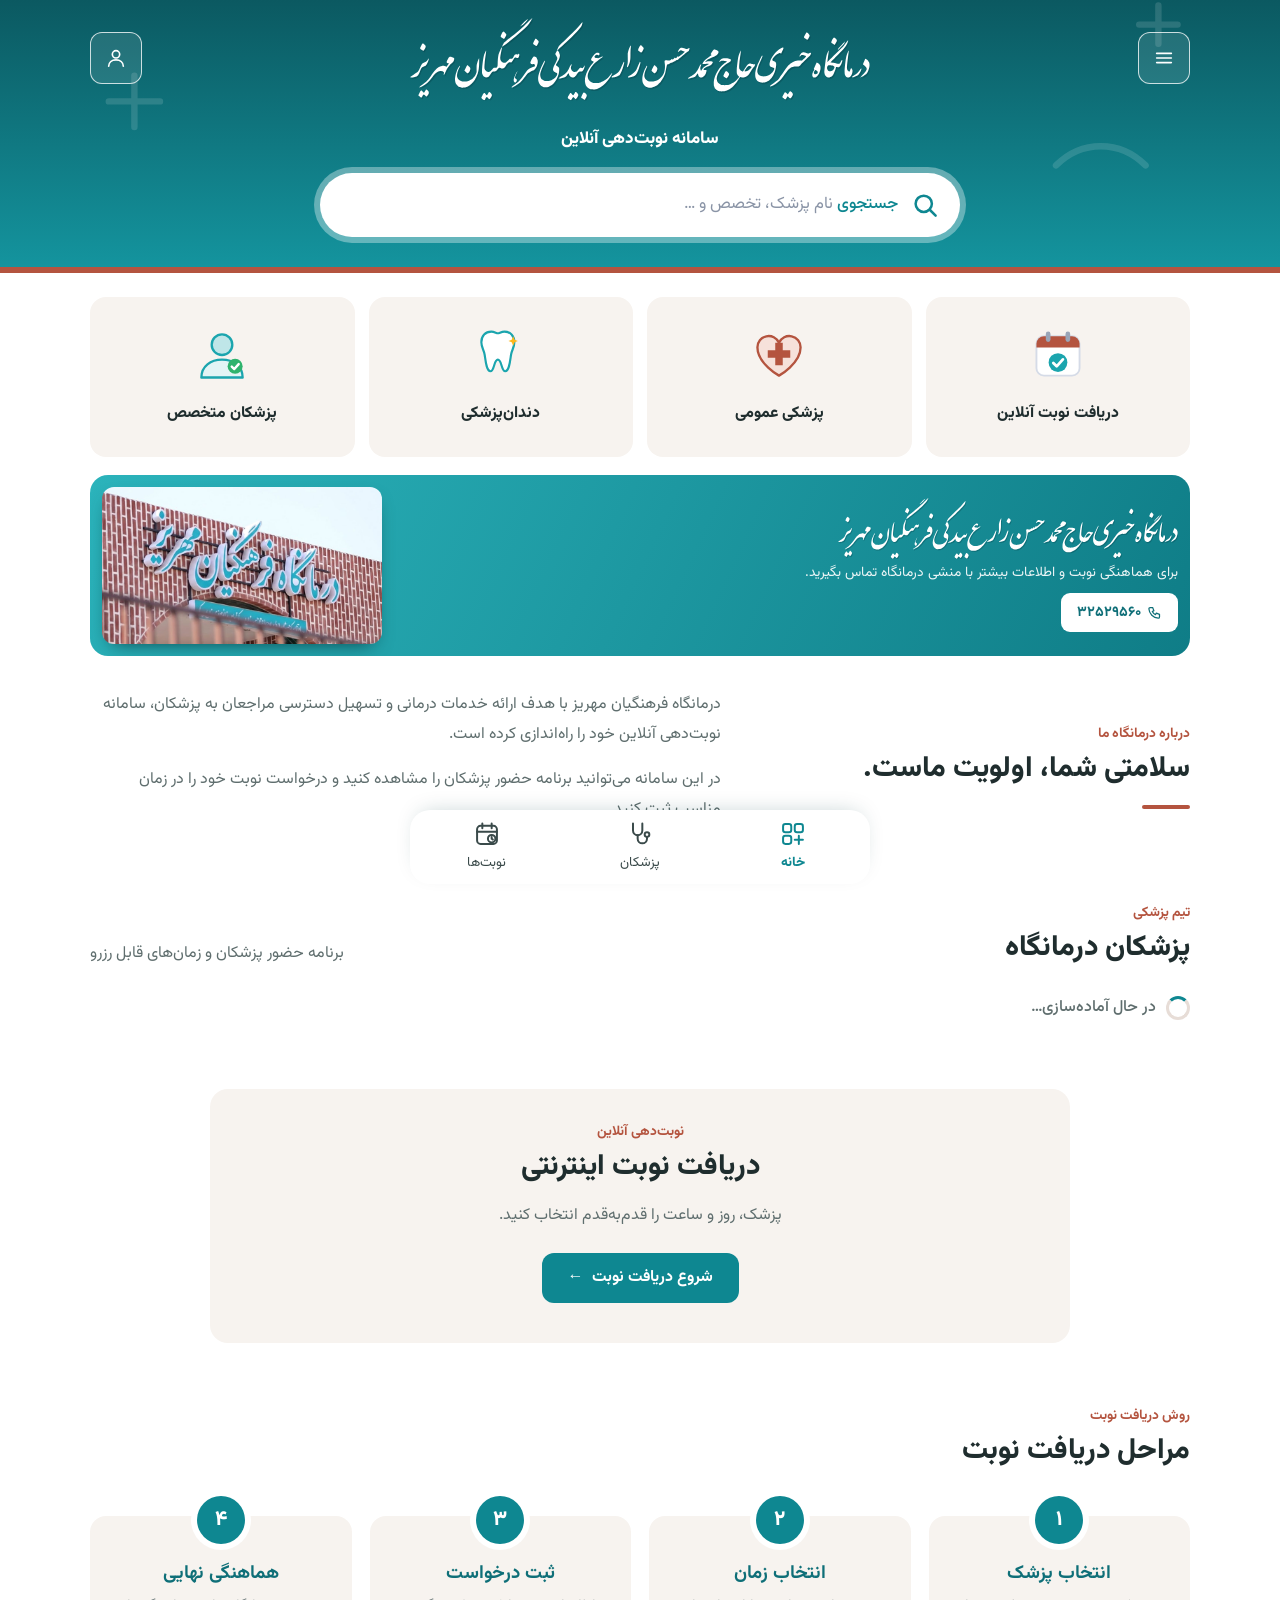
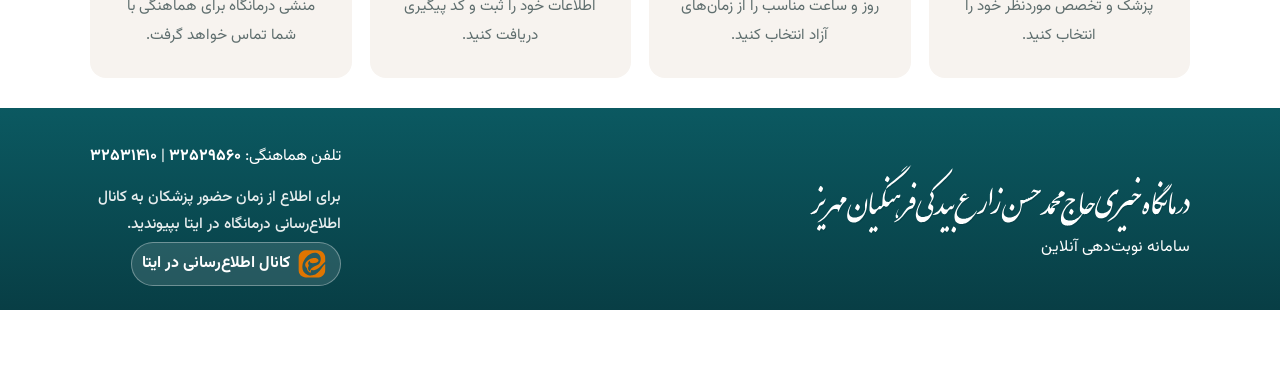
==== commit 8c3d095d: "Update print statement from 'Hello' to 'Goodbye'" ====
--- a/index.html
+++ b/index.html
@@ -13,7 +13,7 @@
   <link rel="preconnect" href="https://script.google.com" crossorigin>
   <link rel="preconnect" href="https://script.googleusercontent.com" crossorigin>
   <link rel="stylesheet" href="https://fonts.googleapis.com/css2?family=Vazirmatn:wght@400;500;700;800&display=swap">
-  <link rel="stylesheet" href="css/style.css?v=54">
+  <link rel="stylesheet" href="css/style.css?v=67">
 </head>
 
 <body>
@@ -22,7 +22,7 @@
 <a class="skip" href="#booking">پرش به دریافت نوبت</a>
 <svg width="0" height="0" style="position:absolute" aria-hidden="true" focusable="false"><symbol id="eitaa-logo" viewBox="0 0 192 196"><path d="M91.9 140.6C87.6 145.7 89.1 153 86.1 158.5C77.1 160.4 65.4 146.5 62.6 138.9C61.3 135.3 61.4 129.7 59.7 126.8C58.8 125.2 57.2 123.9 55.9 122.6C52 118.2 49.1 112.8 48.5 107C45.9 81.8 77.9 62.3 98.9 57.4C105.9 55.8 113.7 55.4 120.8 56.8C128 58.1 145.6 67 141.1 76.6C135.2 89.3 98.5 97.1 87 89.5C80.9 85.5 83.2 81.5 80.6 76.3C72.2 76.9 67.5 91.1 69.4 98.1C70.4 101.8 73.2 104.4 74.2 108C73 112.3 70 115.9 68.9 120.4C66.8 129 68.9 138.1 74.7 144.8C76.5 146.8 78.1 148.4 80.7 148.9C82.9 146.5 83.1 142.9 84.3 139.8C85.7 135.9 88 132.3 90.8 129.3C102.1 116.9 119.4 112 133.8 104.3C140.2 100.9 145.7 96.4 149.8 90.3C161.4 72.7 159.8 44.2 143.4 30.1C128.6 17.2 107.6 17.4 90.4 24.9C58.1 39 32.5 75.3 28.9 110.2C25.8 139.9 36.7 164.4 65.8 174.7C76.8 178.5 88.6 179.6 100.1 177.6C127.6 172.8 146.1 150.6 161.9 129.4C166.6 123.1 180.3 102.9 186 99.6C186.8 99.2 187.1 99.5 187.7 99.4C188.2 100.1 188.6 100.2 188.8 101.2C189.4 104.3 188.9 107.8 188.9 111C188.9 117.7 188.8 124.3 188.8 131C188.7 139.1 189 147.2 186.6 155.1C180.6 174.6 164.2 189 144.1 192.7C138 193.8 131.2 193.1 125 193.1C113 193.1 101 193.2 89 193.2C81 193.2 73 193.2 65 193.2C48.6 193.1 36.7 192.7 23.1 182.4C12.8 174.6 5 162.6 2.8 149.8C1.4 141.7 1.7 133.2 1.7 125C1.7 114.7 1.7 104.3 1.7 94C1.7 84 1.7 74 1.8 64C1.9 57.5 1.6 50.8 2.9 44.4C3.8 40.1 5.5 35.9 7.4 31.9C14.8 16.5 30.1 5 47.1 2.5C55.6 1.3 64.5 1.9 73 1.8C85.3 1.8 97.7 1.8 110 1.8C127.5 1.8 145.8 -0.1 161.6 8.9C174.9 16.4 185.5 30.2 188 45.4C189 51.5 188.7 57.9 188.8 64C188.9 68 189.8 79.9 188.5 83.1C187.7 85 177.8 92.7 175.4 94.9C165.3 104.8 156.1 115.6 145.3 124.8C135.8 133 123.8 140.4 111 141.4C107.7 141.7 104.4 141.6 101.1 141.3C98 141 95 139.8 91.9 140.6Z"/></symbol></svg>
 <a class="callfab" href="tel:03532529560" aria-label="تماس با درمانگاه">☎</a>
-<a class="eitaafab" href="https://eitaa.com/darmangah_farhangian_mehriz" data-eitaa="darmangah_farhangian_mehriz" target="_blank" rel="noopener" aria-label="کانال اطلاع‌رسانی درمانگاه در ایتا"><svg class="eico" fill="#fff" viewBox="0 0 192 196" width="34" height="34" aria-hidden="true" focusable="false"><use href="#eitaa-logo"/></svg></a>
+<a class="eitaafab" href="https://eitaa.com/darmangah_farhangian_mehriz" data-eitaa="darmangah_farhangian_mehriz" target="_blank" rel="noopener" aria-label="کانال اطلاع‌رسانی درمانگاه در ایتا"><svg class="eico" fill="#fff" viewBox="0 0 192 196" width="26" height="26" aria-hidden="true" focusable="false"><use href="#eitaa-logo"/></svg></a>
 <div id="app">
 
   <div class="top-blue" id="home">
@@ -63,7 +63,7 @@
 
         <div class="intro-heading">
           <span class="section-kicker">درباره درمانگاه ما</span>
-          <h2>سلامتی شما،<br>اولویت ماست.</h2>
+          <h2>سلامتی شما، اولویت ماست.</h2>
           <div class="heading-line"></div>
         </div>
 
@@ -167,7 +167,7 @@
       </div>
 
       <div class="footer-copy">
-        تلفن هماهنگی: <a href="tel:03532529560">۳۲۵۲۹۵۶۰</a> | ۳۲۵۳۱۴۱۰
+        <div class="ft-tel">تلفن هماهنگی: <span style="white-space:nowrap"><a href="tel:03532529560">۳۲۵۲۹۵۶۰</a> | <a href="tel:03532531410">۳۲۵۳۱۴۱۰</a></span></div>
         <p class="eitaa-note" dir="rtl"><span class="ln">برای اطلاع از زمان حضور پزشکان به کانال</span><span class="ln">اطلاع‌رسانی درمانگاه در ایتا بپیوندید.</span></p>
         <a class="eitaa-link ef" href="https://eitaa.com/darmangah_farhangian_mehriz" data-eitaa="darmangah_farhangian_mehriz" target="_blank" rel="noopener" aria-label="کانال ایتا درمانگاه"><svg class="eico" fill="#e07500" viewBox="0 0 192 196" width="28" height="28" aria-hidden="true" focusable="false"><use href="#eitaa-logo"/></svg><span>کانال اطلاع‌رسانی در ایتا</span></a>
       </div>
@@ -243,9 +243,9 @@
 <dialog id="prof" class="prof" aria-label="پروفایل پزشک"><div id="profBody"></div></dialog>
 
 <script src="js/config.js"></script>
-<script src="js/app.js?v=28"></script>
+<script src="js/app.js?v=30"></script>
 <script src="js/profile.js?v=18"></script>
-<script src="js/ui.js?v=1"></script>
+<script src="js/ui.js?v=2"></script>
 
 </body>
 </html>
--- a/css/style.css
+++ b/css/style.css
@@ -583,6 +583,6 @@
 @media(max-width:760px){.site-footer .footer-copy{padding-inline-end:62px}}
 
 /* لوگوی ایتا به‌صورت SVG داخل صفحه (بدون وابستگی به فایل تصویر) */
-.eico{display:block;flex:none;color:#e07500}
+.eico{display:block;flex:none}
 .eitaa-link .eico{width:28px;height:28px}
-.eitaafab .eico{width:34px;height:34px;color:#fff}
+.eitaafab .eico{width:26px;height:26px}
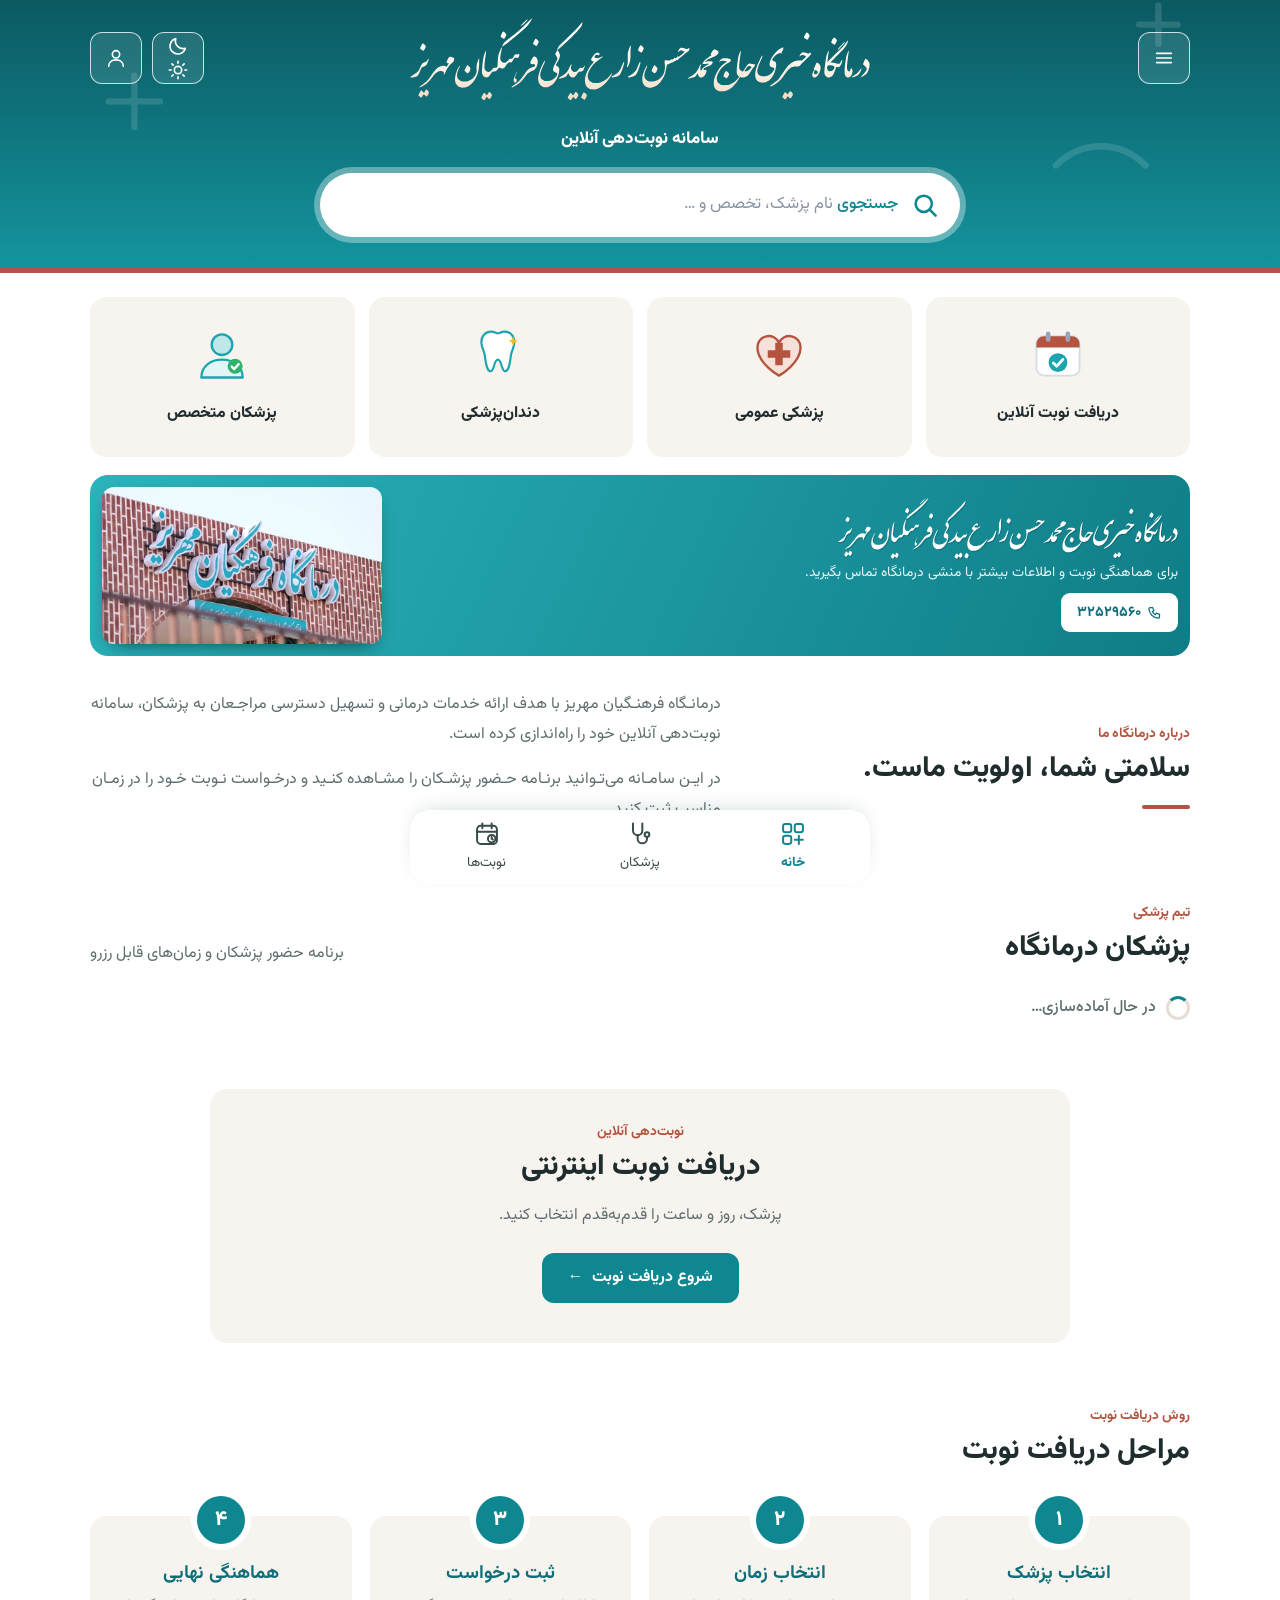
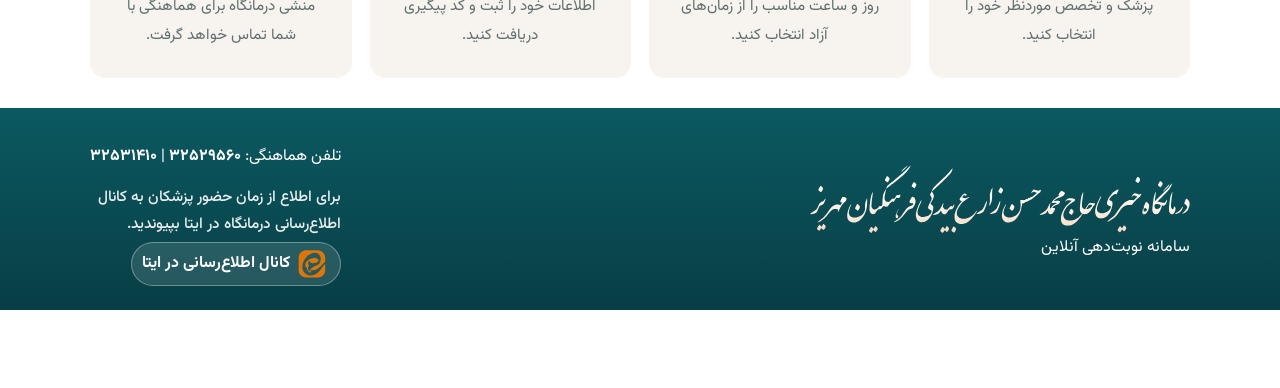
==== commit a2e8fc86: "Update print statement from 'Hello' to 'Goodbye'" ====
--- a/index.html
+++ b/index.html
@@ -1,10 +1,12 @@
 <!DOCTYPE html>
-<html lang="fa" dir="rtl">
+<html lang="fa" dir="rtl" data-theme="light">
 <head>
   <meta charset="UTF-8">
   <meta name="viewport" content="width=device-width, initial-scale=1.0">
   <meta name="theme-color" content="#0b5961">
 
+  <script>try{var t=localStorage.getItem("mh_theme");if(t!=="dark")t="light";document.documentElement.dataset.theme=t;var m=document.querySelector('meta[name="theme-color"]');if(m)m.content=t==="dark"?"#06343a":"#0b5961"}catch(e){}</script>
+
   <title>درمانگاه فرهنگیان مهریز | نوبت‌دهی آنلاین</title>
 
   <meta name="description" content="سامانه آنلاین نوبت‌دهی درمانگاه فرهنگیان مهریز">
@@ -13,12 +15,13 @@
   <link rel="preconnect" href="https://script.google.com" crossorigin>
   <link rel="preconnect" href="https://script.googleusercontent.com" crossorigin>
   <link rel="stylesheet" href="https://fonts.googleapis.com/css2?family=Vazirmatn:wght@400;500;700;800&display=swap">
-  <link rel="stylesheet" href="css/style.css?v=67">
+  <link rel="stylesheet" href="css/style.css?v=77">
 </head>
 
 <body>
 <svg width="0" height="0" style="position:absolute" aria-hidden="true" focusable="false"><defs><path id="wmp" fill-rule="evenodd" d="M687.3 294.7C685.9 295.0 684.8 296.4 683.3 298.7C681.9 300.9 679.8 305.4 678.7 308.0C677.6 310.6 676.4 312.4 676.7 314.0C676.9 315.6 677.9 316.1 680.0 317.7C682.1 319.2 687.3 322.8 689.3 323.3C691.4 323.8 691.4 321.8 692.3 320.7C693.3 319.6 694.0 318.6 695.0 316.7C696.0 314.8 697.7 311.2 698.3 309.3C698.9 307.4 698.9 306.6 698.7 305.3C698.4 304.1 697.8 303.1 696.7 301.7C695.5 300.2 693.2 297.8 691.7 296.7C690.1 295.5 688.7 294.3 687.3 294.7ZM664.3 301.7C663.3 299.9 660.3 296.2 658.7 294.7C657.1 293.2 655.7 292.7 654.7 292.7C653.6 292.6 653.9 292.3 652.3 294.3C650.8 296.4 647.7 304.4 645.3 305.0C642.9 305.6 639.9 299.4 638.0 298.0C636.1 296.6 635.4 295.9 634.0 296.7C632.6 297.4 631.4 299.5 629.7 302.7C627.9 305.8 623.0 312.1 623.7 315.7C624.3 319.3 631.7 322.9 633.7 324.3C635.7 325.8 634.9 324.7 635.7 324.3C636.4 323.9 636.9 323.9 638.3 322.0C639.8 320.1 642.8 314.2 644.3 313.0C645.9 311.8 646.2 313.5 647.7 314.7C649.2 315.8 652.0 319.1 653.3 320.0C654.7 320.9 654.5 321.1 655.7 320.3C656.8 319.6 658.9 317.6 660.3 315.7C661.8 313.7 663.6 310.4 664.3 308.7C665.1 306.9 665.0 306.5 665.0 305.3C665.0 304.2 665.4 303.4 664.3 301.7ZM323.0 302.0C322.1 300.1 319.6 296.9 318.0 295.3C316.4 293.8 314.4 292.9 313.3 292.7C312.2 292.4 312.9 291.6 311.3 293.7C309.8 295.7 306.4 304.2 304.0 305.0C301.6 305.8 298.9 299.7 297.0 298.3C295.1 296.9 293.8 296.4 292.7 296.7C291.5 296.9 291.2 297.9 290.0 299.7C288.8 301.4 286.9 304.6 285.7 307.3C284.4 310.1 281.3 313.2 282.3 316.0C283.4 318.8 290.1 322.9 292.0 324.3C293.9 325.7 293.3 324.6 294.0 324.3C294.7 324.1 294.8 324.6 296.3 322.7C297.8 320.7 300.5 313.2 303.0 312.7C305.5 312.2 309.4 318.4 311.3 319.7C313.2 320.9 313.2 320.9 314.3 320.3C315.5 319.8 316.8 318.6 318.3 316.3C319.8 314.1 322.6 309.4 323.3 307.0C324.1 304.6 323.9 303.9 323.0 302.0ZM1512.7 298.7C1512.0 297.2 1510.8 295.2 1509.3 293.7C1507.8 292.2 1504.9 290.3 1503.7 289.7C1502.4 289.1 1502.6 289.7 1502.0 290.0C1501.4 290.3 1501.7 289.7 1500.3 291.7C1499.0 293.6 1495.2 300.0 1494.0 301.7C1492.8 303.3 1494.3 302.8 1493.0 301.7C1491.7 300.6 1488.1 296.3 1486.3 295.0C1484.6 293.7 1483.9 292.5 1482.3 293.7C1480.7 294.8 1478.3 299.3 1476.7 302.0C1475.1 304.7 1473.4 308.1 1472.7 310.0C1471.9 311.9 1470.8 311.4 1472.3 313.3C1473.9 315.2 1480.1 320.0 1482.0 321.3C1483.9 322.7 1482.9 321.7 1483.7 321.3C1484.4 320.9 1485.2 320.9 1486.7 319.0C1488.2 317.1 1491.4 311.2 1492.7 309.7C1493.9 308.2 1492.7 308.9 1494.0 310.0C1495.3 311.1 1498.7 314.8 1500.3 316.0C1501.9 317.2 1502.6 317.5 1503.7 317.3C1504.7 317.2 1505.2 316.8 1506.7 315.0C1508.1 313.2 1511.2 308.4 1512.3 306.3C1513.4 304.3 1513.3 303.9 1513.3 302.7C1513.4 301.4 1513.3 300.2 1512.7 298.7ZM74.0 291.7C73.6 290.2 73.0 289.6 72.0 288.3C71.0 287.1 69.2 285.3 68.0 284.3C66.8 283.4 65.6 282.8 64.7 282.7C63.8 282.5 64.3 281.3 62.7 283.3C61.1 285.4 57.6 294.3 55.0 295.0C52.4 295.7 49.2 289.1 47.3 287.7C45.4 286.3 45.2 285.6 43.7 286.7C42.2 287.8 39.9 291.6 38.3 294.3C36.7 297.1 34.8 301.0 34.0 303.0C33.2 305.0 32.1 304.4 33.7 306.3C35.2 308.2 41.4 313.0 43.3 314.3C45.2 315.7 44.3 314.6 45.0 314.3C45.7 314.1 45.8 314.6 47.3 312.7C48.8 310.7 51.4 303.2 54.0 302.7C56.6 302.2 60.8 308.4 62.7 309.7C64.5 310.9 63.9 310.9 65.0 310.3C66.1 309.8 67.9 308.1 69.3 306.3C70.7 304.6 72.5 301.5 73.3 300.0C74.2 298.5 74.2 298.7 74.3 297.3C74.4 295.9 74.4 293.2 74.0 291.7ZM424.7 211.0C425.1 209.7 422.4 213.4 421.0 215.7C419.6 217.9 418.1 220.7 416.3 224.7C414.6 228.7 411.7 236.4 410.7 239.7C409.6 242.9 410.0 242.4 410.0 244.3C410.0 246.2 409.9 249.3 410.7 251.0C411.4 252.7 413.0 254.2 414.3 254.7C415.7 255.1 417.6 254.2 418.7 253.7C419.7 253.1 420.1 252.3 420.7 251.3C421.2 250.4 421.8 249.2 422.0 248.0C422.2 246.8 422.2 245.3 422.0 244.3C421.8 243.4 422.2 243.6 421.0 242.3C419.8 241.1 416.0 238.3 415.0 237.0C414.0 235.7 414.4 236.6 415.0 234.3C415.6 232.1 417.1 227.6 418.7 223.7C420.3 219.8 424.3 212.3 424.7 211.0ZM1248.7 210.0C1247.8 210.6 1247.2 210.8 1245.7 213.7C1244.1 216.6 1240.4 224.6 1239.3 227.3C1238.3 230.1 1237.7 228.3 1239.3 230.0C1240.9 231.7 1246.9 235.9 1249.0 237.3C1251.1 238.7 1250.6 239.3 1252.0 238.3C1253.4 237.4 1256.0 233.7 1257.3 231.7C1258.7 229.7 1259.4 228.2 1260.0 226.3C1260.6 224.5 1261.8 222.9 1261.0 220.7C1260.2 218.4 1256.7 214.4 1255.0 212.7C1253.3 210.9 1252.1 210.4 1251.0 210.0C1249.9 209.6 1249.6 209.4 1248.7 210.0ZM1784.3 201.3C1784.2 200.4 1783.6 199.1 1782.0 200.7C1780.4 202.2 1777.3 207.5 1774.7 210.7C1772.0 213.8 1770.1 216.3 1766.0 219.7C1761.9 223.0 1753.1 228.4 1750.0 230.7C1746.9 232.9 1748.1 232.4 1747.7 233.0C1747.3 233.6 1747.0 234.1 1747.7 234.3C1748.3 234.6 1749.7 234.8 1751.7 234.3C1753.6 233.9 1756.5 232.9 1759.3 231.7C1762.2 230.4 1766.4 228.3 1768.7 227.0C1770.9 225.7 1771.1 225.8 1772.7 224.0C1774.3 222.2 1776.6 218.9 1778.3 216.0C1780.1 213.1 1782.0 208.8 1783.0 206.3C1784.0 203.9 1784.5 202.3 1784.3 201.3ZM966.0 187.0C964.3 187.6 963.1 190.9 961.3 194.0C959.6 197.1 956.7 203.2 955.7 205.7C954.6 208.2 953.8 207.3 955.0 209.0C956.2 210.7 960.6 214.4 962.7 216.0C964.8 217.6 966.1 218.9 967.7 218.7C969.3 218.4 971.1 216.0 972.3 214.7C973.6 213.3 974.2 212.3 975.0 210.7C975.8 209.1 976.9 206.9 977.3 205.0C977.8 203.1 977.9 200.9 977.7 199.3C977.4 197.7 977.1 196.8 976.0 195.3C974.9 193.9 973.0 192.1 971.3 190.7C969.7 189.3 967.7 186.4 966.0 187.0ZM226.7 186.7C224.9 187.3 223.4 191.2 221.7 194.3C219.9 197.4 217.3 202.9 216.3 205.3C215.3 207.7 214.0 206.6 215.7 208.7C217.3 210.8 224.2 216.4 226.3 218.0C228.5 219.6 227.8 218.6 228.7 218.3C229.5 218.1 230.2 217.6 231.3 216.3C232.4 215.1 234.2 213.1 235.3 211.0C236.5 208.9 237.8 205.7 238.3 203.7C238.8 201.7 238.7 200.5 238.3 199.0C238.0 197.5 237.4 196.1 236.3 194.7C235.3 193.2 233.6 191.7 232.0 190.3C230.4 189.0 228.4 186.0 226.7 186.7ZM690.7 189.3C690.8 187.7 690.2 188.0 689.0 189.3C687.8 190.7 684.8 195.9 683.3 197.3C681.9 198.8 681.5 198.1 680.3 198.0C679.2 197.9 677.4 196.8 676.3 196.7C675.2 196.5 674.7 196.6 673.7 197.0C672.7 197.4 672.6 196.8 670.3 199.0C668.1 201.2 662.9 207.7 660.3 210.0C657.7 212.3 656.3 212.2 654.7 212.7C653.1 213.2 652.1 213.1 650.7 213.0C649.2 212.9 647.3 212.4 646.0 212.0C644.7 211.6 644.2 211.3 643.0 210.3C641.8 209.4 640.1 208.1 639.0 206.3C637.9 204.6 636.8 201.7 636.3 199.7C635.9 197.6 635.8 196.4 636.3 194.0C636.8 191.6 638.9 186.7 639.3 185.0C639.7 183.3 639.0 183.9 638.7 183.7C638.3 183.4 638.2 182.8 637.3 183.7C636.5 184.5 635.7 185.1 633.7 188.7C631.7 192.3 628.2 200.6 625.3 205.3C622.4 210.1 619.7 213.8 616.3 217.3C612.9 220.9 609.6 223.4 605.0 226.7C600.4 229.9 591.9 234.6 589.0 236.7C586.1 238.7 587.3 238.6 587.7 239.0C588.0 239.4 588.2 239.8 591.0 239.3C593.8 238.9 600.6 237.4 604.3 236.3C608.1 235.3 610.8 234.4 613.3 233.0C615.8 231.6 617.2 230.4 619.3 228.0C621.4 225.6 624.7 220.1 626.0 218.7C627.3 217.3 626.6 218.2 627.3 219.7C628.1 221.2 629.1 225.5 630.3 227.7C631.6 229.8 633.1 231.4 635.0 232.7C636.9 233.9 639.8 235.1 642.0 235.3C644.2 235.6 646.7 234.8 648.3 234.3C649.9 233.8 650.5 233.3 651.7 232.3C652.8 231.4 653.7 230.9 655.3 228.7C657.0 226.4 659.7 221.6 661.7 219.0C663.6 216.4 665.5 214.6 667.0 213.3C668.5 212.1 668.7 211.7 670.7 211.3C672.7 211.0 676.9 211.8 679.0 211.3C681.1 210.9 681.8 209.8 683.0 208.7C684.2 207.5 685.1 205.9 686.0 204.3C686.9 202.7 687.6 201.5 688.3 199.0C689.1 196.5 690.6 190.9 690.7 189.3ZM1609.0 176.7C1607.4 176.2 1608.6 174.4 1606.7 178.0C1604.8 181.6 1599.3 193.9 1597.7 198.0C1596.0 202.1 1596.6 201.3 1596.7 202.3C1596.8 203.4 1598.9 202.4 1598.3 204.3C1597.7 206.2 1594.3 210.9 1593.0 213.7C1591.7 216.4 1591.1 218.4 1590.7 220.7C1590.2 222.9 1590.3 225.4 1590.3 227.0C1590.4 228.6 1590.4 229.2 1591.0 230.3C1591.6 231.5 1592.7 233.2 1593.7 234.0C1594.6 234.8 1595.5 235.1 1596.7 235.3C1597.8 235.6 1599.4 235.5 1600.7 235.3C1601.9 235.2 1602.4 235.3 1604.0 234.3C1605.6 233.3 1607.9 232.3 1610.3 229.3C1612.7 226.3 1616.3 220.7 1618.3 216.3C1620.3 212.0 1621.6 207.2 1622.3 203.3C1623.1 199.4 1622.8 195.7 1622.7 193.0C1622.5 190.3 1622.4 189.4 1621.3 187.3C1620.2 185.3 1618.1 182.4 1616.0 180.7C1613.9 178.9 1610.6 177.1 1609.0 176.7ZM1602.3 206.0C1603.4 205.3 1603.7 205.9 1604.7 206.3C1605.7 206.8 1607.2 207.5 1608.3 208.7C1609.5 209.8 1611.2 211.8 1611.7 213.3C1612.1 214.9 1611.5 216.9 1611.0 218.0C1610.5 219.1 1609.9 219.3 1608.7 220.0C1607.4 220.7 1604.9 221.8 1603.3 222.0C1601.7 222.2 1600.2 222.1 1599.0 221.3C1597.8 220.6 1596.8 218.7 1596.3 217.7C1595.9 216.7 1596.0 216.5 1596.3 215.3C1596.7 214.2 1597.3 212.2 1598.3 210.7C1599.3 209.1 1601.3 206.7 1602.3 206.0ZM909.3 174.0C908.8 174.1 909.4 171.4 907.3 175.7C905.3 179.9 899.8 193.5 897.0 199.3C894.2 205.2 893.2 207.2 890.3 210.7C887.4 214.1 884.1 216.7 879.7 220.0C875.3 223.3 867.0 228.2 864.0 230.3C861.0 232.5 862.0 232.2 861.7 233.0C861.3 233.8 860.7 234.8 862.0 235.0C863.3 235.2 866.4 234.9 869.7 234.3C872.9 233.7 878.2 232.3 881.3 231.3C884.4 230.3 886.4 229.5 888.3 228.3C890.3 227.2 891.3 226.4 893.0 224.3C894.7 222.2 896.3 220.1 898.3 215.7C900.4 211.2 903.3 203.6 905.3 197.7C907.3 191.7 909.4 183.7 910.3 180.0C911.2 176.3 910.8 176.3 910.7 175.3C910.5 174.3 909.9 173.9 909.3 174.0ZM846.0 174.3C845.6 174.1 846.1 170.7 844.0 174.7C841.9 178.7 836.2 192.4 833.3 198.3C830.4 204.2 829.2 206.7 826.7 210.0C824.2 213.3 822.7 214.7 818.3 218.0C814.0 221.3 804.1 227.2 800.7 229.7C797.2 232.1 798.2 231.9 797.7 232.7C797.1 233.4 797.3 233.9 797.3 234.3C797.4 234.7 796.6 235.0 798.0 235.0C799.4 235.0 802.3 235.0 805.7 234.3C809.0 233.7 814.7 232.1 818.0 231.0C821.3 229.9 823.3 229.0 825.3 227.7C827.3 226.3 828.0 226.2 830.0 223.0C832.0 219.8 835.1 213.7 837.3 208.3C839.6 203.0 841.8 195.8 843.3 191.0C844.8 186.2 845.8 181.8 846.3 179.3C846.9 176.8 846.7 176.8 846.7 176.0C846.6 175.2 846.4 174.6 846.0 174.3ZM1801.3 161.7C1800.3 161.2 1800.2 161.3 1799.7 161.7C1799.2 162.0 1799.8 160.3 1798.3 163.7C1796.9 167.0 1792.2 178.3 1791.0 181.7C1789.8 185.0 1790.0 182.5 1791.0 183.7C1792.0 184.8 1795.1 186.8 1797.0 188.7C1798.9 190.6 1801.4 193.3 1802.7 195.0C1803.9 196.7 1804.3 197.6 1804.7 199.0C1805.1 200.4 1806.1 200.8 1805.0 203.3C1803.9 205.9 1802.2 209.4 1798.3 214.3C1794.4 219.3 1784.3 229.7 1781.7 233.0C1779.0 236.3 1780.7 234.5 1782.3 234.0C1783.9 233.5 1788.3 231.7 1791.3 230.0C1794.4 228.3 1798.5 225.3 1800.7 223.7C1802.8 222.0 1803.1 221.4 1804.3 220.0C1805.6 218.6 1806.8 216.9 1808.0 215.0C1809.2 213.1 1810.2 211.1 1811.3 208.3C1812.4 205.6 1813.8 201.4 1814.7 198.3C1815.5 195.3 1816.1 192.8 1816.3 190.0C1816.6 187.2 1816.6 183.9 1816.3 181.7C1816.1 179.4 1815.9 178.4 1815.0 176.3C1814.1 174.2 1812.2 171.0 1810.7 169.0C1809.1 167.0 1807.2 165.6 1805.7 164.3C1804.1 163.1 1802.3 162.1 1801.3 161.7ZM273.3 161.3C273.1 156.7 272.3 161.6 271.7 162.3C271.1 163.1 270.8 162.8 269.7 166.0C268.5 169.2 265.7 177.0 264.7 181.3C263.6 185.7 263.6 186.9 263.3 192.0C263.1 197.1 263.4 207.7 263.3 211.7C263.2 215.6 263.4 213.3 262.7 215.7C261.9 218.0 260.1 222.8 258.7 225.7C257.2 228.5 255.8 230.4 254.0 232.7C252.2 234.9 249.9 237.2 248.0 239.0C246.1 240.8 244.8 241.9 242.3 243.3C239.9 244.8 236.7 246.4 233.3 247.7C230.0 248.9 225.4 250.1 222.3 250.7C219.2 251.3 217.3 251.3 214.7 251.3C212.1 251.3 209.6 251.3 206.7 250.7C203.8 250.0 200.1 248.9 197.3 247.3C194.6 245.8 192.1 243.6 190.3 241.3C188.6 239.1 187.3 236.8 186.7 233.7C186.0 230.5 185.7 226.9 186.3 222.3C187.0 217.7 188.9 210.9 190.7 206.0C192.4 201.1 195.7 195.4 196.7 192.7C197.6 189.9 196.7 189.7 196.3 189.3C196.0 188.9 195.8 188.6 194.7 190.3C193.5 192.1 191.2 196.2 189.3 200.0C187.5 203.8 185.2 208.8 183.7 213.0C182.1 217.2 180.9 220.8 180.0 225.0C179.1 229.2 178.3 234.4 178.0 238.3C177.7 242.2 177.9 245.2 178.3 248.3C178.7 251.4 179.4 254.5 180.3 257.0C181.2 259.5 182.1 261.2 183.7 263.3C185.2 265.4 187.7 268.1 189.7 269.7C191.7 271.3 193.1 272.1 195.7 273.0C198.3 273.9 202.2 275.0 205.3 275.3C208.4 275.7 211.8 275.3 214.3 275.0C216.9 274.7 218.7 274.2 220.7 273.7C222.7 273.1 223.6 273.0 226.3 271.7C229.1 270.3 234.3 267.4 237.0 265.7C239.7 263.9 239.9 263.7 242.3 261.3C244.7 258.9 248.9 254.4 251.3 251.3C253.8 248.3 255.2 245.9 257.0 243.0C258.8 240.1 259.9 238.6 262.0 233.7C264.1 228.8 267.5 220.9 269.3 213.7C271.2 206.4 272.3 198.7 273.0 190.0C273.7 181.3 273.6 165.9 273.3 161.3ZM73.7 161.0C73.3 160.7 73.4 159.9 72.0 161.7C70.6 163.4 68.6 168.6 65.3 171.3C62.1 174.1 56.0 175.8 52.7 178.0C49.3 180.2 48.5 179.6 45.3 184.7C42.2 189.8 37.0 203.3 33.7 208.7C30.3 214.0 30.3 212.9 25.3 216.7C20.3 220.4 7.6 228.6 3.7 231.3C-0.2 234.1 2.2 232.4 2.0 233.0C1.8 233.6 1.6 234.6 2.7 235.0C3.7 235.4 5.1 235.8 8.3 235.3C11.6 234.9 18.9 233.4 22.3 232.3C25.7 231.3 26.9 230.2 28.7 229.0C30.4 227.8 31.4 226.8 32.7 225.0C33.9 223.2 34.7 221.9 36.3 218.3C37.9 214.7 40.8 206.8 42.3 203.3C43.9 199.9 44.3 199.3 45.7 197.7C47.0 196.1 47.5 195.4 50.3 193.7C53.2 191.9 60.0 189.1 62.7 187.3C65.3 185.6 64.9 185.3 66.3 183.0C67.7 180.7 69.7 176.6 71.0 173.3C72.3 170.1 73.6 165.4 74.0 163.3C74.4 161.3 74.0 161.3 73.7 161.0ZM173.3 158.0C171.8 156.8 168.9 155.4 166.0 154.7C163.1 153.9 158.5 152.8 156.0 153.7C153.5 154.6 152.8 157.0 151.0 160.0C149.2 163.0 146.3 169.1 145.3 171.7C144.4 174.3 145.0 174.7 145.3 175.7C145.7 176.7 146.1 177.1 147.3 177.7C148.6 178.3 151.6 178.9 152.7 179.3C153.7 179.8 154.9 178.3 153.7 180.3C152.4 182.3 147.1 189.3 145.3 191.3C143.6 193.3 144.1 192.4 143.3 192.3C142.6 192.2 142.2 191.2 141.0 190.7C139.8 190.2 138.8 189.6 136.3 189.3C133.9 189.1 129.3 188.9 126.3 189.3C123.4 189.7 121.4 190.4 118.7 191.7C115.9 192.9 113.7 193.7 110.0 196.7C106.3 199.7 102.1 203.1 96.7 209.7C91.3 216.2 82.4 229.8 77.7 236.0C72.9 242.2 71.3 243.4 68.3 246.7C65.3 249.9 64.7 251.2 59.7 255.3C54.7 259.4 42.2 268.3 38.3 271.3C34.5 274.4 36.8 273.2 36.7 273.7C36.5 274.2 36.8 274.3 37.3 274.3C37.8 274.4 37.2 275.1 39.7 274.0C42.1 272.9 47.7 270.5 52.0 268.0C56.3 265.5 61.1 262.5 65.3 259.0C69.6 255.5 72.2 253.2 77.7 247.0C83.2 240.8 93.4 227.2 98.3 221.7C103.2 216.2 104.0 215.9 107.0 214.0C110.0 212.1 113.2 210.9 116.3 210.3C119.5 209.7 123.7 210.1 126.0 210.3C128.3 210.6 128.9 210.8 130.3 211.7C131.7 212.6 133.9 213.7 134.3 215.7C134.8 217.7 132.9 222.3 133.0 223.7C133.1 225.1 133.9 224.6 134.7 224.0C135.4 223.4 135.3 224.2 137.3 220.3C139.3 216.4 143.4 206.3 146.7 200.7C149.9 195.0 152.8 190.8 156.7 186.3C160.6 181.8 167.3 176.4 170.0 173.7C172.7 170.9 171.8 171.6 172.7 169.7C173.5 167.7 174.9 163.9 175.0 162.0C175.1 160.1 174.8 159.2 173.3 158.0ZM497.3 154.3C495.8 153.4 493.2 152.3 491.7 152.0C490.1 151.7 489.5 151.3 488.0 152.7C486.5 154.1 484.6 156.7 482.7 160.3C480.7 163.9 477.3 171.3 476.3 174.3C475.3 177.4 476.1 177.4 476.7 178.7C477.2 179.9 478.1 181.3 479.7 182.0C481.2 182.7 484.4 182.7 486.0 182.7C487.6 182.6 488.6 181.7 489.3 181.7C490.1 181.6 489.9 181.5 490.7 182.3C491.4 183.2 493.3 185.3 493.7 186.7C494.1 188.0 493.7 189.3 493.0 190.3C492.3 191.4 492.7 191.4 489.3 193.0C486.0 194.6 476.8 198.0 473.0 200.0C469.2 202.0 468.7 202.8 466.3 205.0C463.9 207.2 463.3 207.3 458.7 213.3C454.0 219.4 444.0 234.3 438.3 241.3C432.7 248.3 430.6 250.3 424.7 255.3C418.8 260.4 406.8 268.7 403.0 271.7C399.2 274.7 401.8 272.9 401.7 273.3C401.6 273.8 401.6 274.3 402.3 274.3C403.1 274.3 403.9 274.4 406.3 273.3C408.8 272.3 413.3 270.2 417.0 268.0C420.7 265.8 424.3 263.9 428.7 260.3C433.0 256.8 437.9 252.3 443.0 246.7C448.1 241.0 455.3 231.2 459.3 226.3C463.4 221.5 464.6 220.1 467.3 217.7C470.1 215.3 472.3 213.8 476.0 212.0C479.7 210.2 486.4 208.5 489.3 207.0C492.2 205.5 491.8 204.9 493.3 203.0C494.9 201.1 497.2 197.8 498.7 195.3C500.1 192.9 501.1 190.8 502.0 188.3C502.9 185.8 503.8 182.8 504.3 180.3C504.8 177.9 505.0 176.1 505.0 173.7C505.0 171.2 505.1 168.3 504.3 165.7C503.6 163.0 501.8 159.6 500.7 157.7C499.5 155.8 498.8 155.3 497.3 154.3ZM744.3 137.0C742.7 136.8 740.3 136.7 738.0 137.7C735.7 138.6 732.9 140.7 730.7 142.7C728.4 144.6 726.8 146.6 724.7 149.3C722.5 152.1 719.1 156.9 717.7 159.3C716.2 161.7 716.2 162.5 716.0 163.7C715.8 164.8 716.1 165.6 716.3 166.3C716.6 167.1 716.4 167.3 717.7 168.3C718.9 169.3 722.7 171.3 724.0 172.3C725.3 173.4 727.1 171.8 725.3 174.7C723.6 177.6 716.6 185.2 713.3 189.7C710.1 194.2 708.1 197.3 705.7 201.7C703.2 206.0 700.8 210.4 698.7 215.7C696.6 220.9 694.2 228.9 693.0 233.3C691.8 237.8 691.9 239.2 691.7 242.3C691.4 245.5 691.2 248.5 691.7 252.3C692.2 256.2 693.6 262.2 694.7 265.3C695.7 268.4 696.4 269.1 698.0 271.0C699.6 272.9 701.8 275.1 704.0 276.7C706.2 278.2 708.8 279.4 711.0 280.3C713.2 281.2 714.3 281.7 717.3 282.0C720.4 282.3 725.7 282.6 729.3 282.3C733.0 282.1 735.7 281.6 739.3 280.3C743.0 279.1 747.4 277.2 751.3 275.0C755.2 272.8 759.0 270.0 762.7 267.0C766.3 264.0 770.2 260.3 773.3 257.0C776.5 253.7 778.6 250.9 781.7 247.0C784.7 243.1 788.8 237.8 791.7 233.3C794.5 228.9 797.5 222.8 798.7 220.3C799.8 217.9 798.8 218.9 798.7 218.7C798.5 218.4 800.0 216.1 797.7 218.7C795.3 221.2 788.8 229.7 784.7 234.0C780.6 238.3 776.6 241.6 773.0 244.3C769.4 247.1 766.7 248.6 763.3 250.3C759.9 252.1 755.9 253.6 752.7 254.7C749.4 255.7 748.3 256.3 744.0 256.7C739.7 257.0 731.0 257.0 727.0 256.7C723.0 256.3 722.1 255.4 720.0 254.7C717.9 253.9 716.9 253.8 714.7 252.0C712.4 250.2 708.3 246.4 706.3 243.7C704.4 240.9 703.6 238.3 703.0 235.3C702.4 232.3 702.2 229.1 702.7 225.7C703.1 222.2 704.0 218.8 705.7 214.7C707.3 210.5 710.2 204.8 712.7 200.7C715.1 196.5 717.2 193.6 720.3 189.7C723.5 185.7 725.1 182.8 731.7 177.0C738.3 171.2 755.3 159.0 760.0 155.0C764.7 151.0 760.1 153.3 759.7 153.0C759.3 152.7 759.4 152.3 757.7 153.0C755.9 153.7 751.6 156.4 749.3 157.3C747.1 158.3 746.4 158.5 744.3 158.7C742.2 158.8 738.7 158.6 736.7 158.3C734.7 158.1 733.5 157.6 732.3 157.0C731.2 156.4 730.2 155.7 729.7 155.0C729.2 154.3 728.7 153.9 729.3 152.7C729.9 151.4 732.1 148.9 733.3 147.7C734.6 146.4 735.9 145.7 737.0 145.3C738.1 144.9 738.8 144.9 740.0 145.3C741.2 145.7 743.1 147.3 744.0 147.7C744.9 148.1 745.0 147.9 745.7 147.7C746.3 147.4 747.4 147.0 748.0 146.0C748.6 145.0 749.4 142.8 749.3 141.7C749.3 140.5 748.5 139.8 747.7 139.0C746.8 138.2 745.9 137.2 744.3 137.0ZM1585.0 138.0C1584.6 137.7 1584.4 137.2 1583.0 137.7C1581.6 138.1 1578.1 140.2 1576.3 140.7C1574.6 141.2 1575.9 141.5 1572.7 140.7C1569.4 139.8 1559.8 136.5 1556.7 135.7C1553.6 134.8 1555.3 135.3 1554.0 135.7C1552.7 136.0 1549.9 137.0 1548.7 137.7C1547.4 138.3 1547.6 138.1 1546.3 139.7C1545.1 141.3 1542.1 145.3 1541.0 147.3C1539.9 149.3 1539.7 150.9 1539.7 151.7C1539.7 152.4 1539.7 152.9 1541.0 152.0C1542.3 151.1 1545.6 147.3 1547.7 146.3C1549.8 145.4 1551.7 146.0 1553.7 146.3C1555.7 146.7 1557.7 147.4 1559.7 148.3C1561.6 149.2 1564.9 150.4 1565.3 151.7C1565.8 152.9 1564.9 153.3 1562.3 156.0C1559.8 158.7 1552.6 165.6 1550.0 167.7C1547.4 169.7 1549.4 168.3 1546.7 168.3C1543.9 168.4 1537.2 167.8 1533.3 168.0C1529.4 168.2 1526.8 168.6 1523.3 169.7C1519.9 170.8 1516.1 172.7 1512.7 174.7C1509.3 176.6 1506.9 177.8 1503.0 181.3C1499.1 184.9 1496.1 186.8 1489.0 196.0C1481.9 205.2 1467.1 227.8 1460.3 236.7C1453.6 245.5 1453.9 244.2 1448.3 249.0C1442.8 253.8 1431.2 261.9 1427.0 265.3C1422.8 268.7 1423.7 268.5 1423.0 269.3C1422.3 270.2 1422.3 270.2 1423.0 270.3C1423.7 270.4 1424.8 270.9 1427.3 270.0C1429.9 269.1 1434.7 266.7 1438.3 264.7C1441.9 262.6 1445.8 260.0 1449.0 257.7C1452.2 255.3 1453.8 254.0 1457.3 250.7C1460.8 247.3 1464.1 244.9 1470.0 237.7C1475.9 230.4 1487.2 213.9 1492.7 207.3C1498.1 200.8 1500.0 200.4 1502.7 198.3C1505.3 196.3 1506.4 196.0 1508.7 195.0C1510.9 194.0 1513.8 192.9 1516.0 192.3C1518.2 191.7 1520.2 191.4 1522.0 191.3C1523.8 191.3 1524.7 192.0 1527.0 192.0C1529.3 192.0 1533.4 192.1 1536.0 191.3C1538.6 190.6 1540.1 189.7 1542.3 187.7C1544.6 185.7 1545.2 183.7 1549.3 179.3C1553.4 175.0 1561.9 166.5 1567.0 161.7C1572.1 156.8 1576.9 153.3 1579.7 150.3C1582.4 147.4 1582.7 145.8 1583.7 144.0C1584.6 142.2 1585.1 140.7 1585.3 139.7C1585.6 138.7 1585.4 138.3 1585.0 138.0ZM1733.3 130.0C1732.9 130.3 1733.1 128.7 1731.7 132.3C1730.2 135.9 1726.5 144.3 1724.7 151.7C1722.8 159.1 1721.8 167.9 1720.7 176.7C1719.6 185.4 1718.4 197.5 1718.0 204.0C1717.6 210.5 1717.9 212.6 1718.0 215.7C1718.1 218.7 1718.3 220.6 1718.7 222.3C1719.0 224.1 1719.1 224.7 1720.0 226.3C1720.9 228.0 1722.3 230.8 1724.0 232.3C1725.7 233.8 1727.9 235.0 1730.0 235.3C1732.1 235.7 1734.6 235.3 1736.7 234.3C1738.8 233.3 1740.9 231.7 1742.7 229.3C1744.4 226.9 1746.3 222.9 1747.3 220.0C1748.4 217.1 1748.7 214.3 1749.0 212.0C1749.3 209.7 1749.6 208.4 1749.0 206.3C1748.4 204.3 1746.7 200.8 1745.7 199.7C1744.7 198.5 1743.6 199.2 1743.0 199.3C1742.4 199.4 1742.7 198.7 1742.0 200.3C1741.3 202.0 1739.8 207.4 1739.0 209.3C1738.2 211.2 1737.9 211.4 1737.0 211.7C1736.1 211.9 1734.6 211.1 1733.7 210.7C1732.8 210.2 1732.5 210.1 1731.7 209.0C1730.8 207.9 1729.3 205.8 1728.7 204.3C1728.0 202.8 1727.8 202.7 1727.7 200.0C1727.5 197.3 1726.6 199.1 1727.7 188.0C1728.7 176.9 1732.9 143.2 1734.0 133.7C1735.1 124.1 1734.1 131.3 1734.0 130.7C1733.9 130.1 1733.7 129.7 1733.3 130.0ZM1364.3 183.3C1364.5 182.3 1364.9 182.7 1363.7 182.7C1362.4 182.7 1360.0 183.7 1357.0 183.3C1354.0 182.9 1348.4 180.8 1345.7 180.3C1342.9 179.9 1342.3 180.1 1340.7 180.7C1339.0 181.2 1337.3 182.3 1335.7 183.7C1334.1 185.0 1334.2 184.2 1331.0 188.7C1327.8 193.2 1319.7 207.0 1316.7 210.7C1313.7 214.3 1314.4 211.1 1313.0 210.7C1311.6 210.3 1309.5 209.4 1308.0 208.3C1306.5 207.2 1305.1 205.9 1304.0 204.0C1302.9 202.1 1301.6 201.3 1301.3 196.7C1301.1 192.1 1301.3 186.2 1302.3 176.3C1303.3 166.4 1306.4 144.9 1307.3 137.3C1308.2 129.7 1307.8 131.9 1307.7 130.7C1307.6 129.4 1308.2 126.8 1306.7 130.0C1305.2 133.2 1300.8 141.4 1298.7 150.0C1296.5 158.6 1294.8 172.9 1293.7 181.7C1292.5 190.4 1292.0 196.8 1291.7 202.3C1291.3 207.9 1291.5 212.1 1291.7 215.0C1291.8 217.9 1291.9 217.9 1292.7 220.0C1293.4 222.1 1294.9 225.3 1296.3 227.3C1297.8 229.3 1300.6 230.9 1301.3 232.0C1302.1 233.1 1302.4 231.8 1301.0 233.7C1299.6 235.6 1295.2 240.6 1292.7 243.3C1290.1 246.1 1287.7 248.2 1285.7 250.0C1283.6 251.8 1283.2 252.2 1280.3 254.0C1277.4 255.8 1271.7 259.1 1268.3 260.7C1265.0 262.3 1263.1 262.9 1260.3 263.7C1257.6 264.4 1256.2 265.1 1252.0 265.3C1247.8 265.6 1239.2 265.6 1235.3 265.3C1231.5 265.1 1231.1 264.5 1229.0 263.7C1226.9 262.8 1224.8 261.7 1223.0 260.3C1221.2 259.0 1219.3 257.1 1218.0 255.7C1216.7 254.2 1216.2 253.8 1215.3 251.7C1214.4 249.5 1213.1 245.3 1212.7 242.7C1212.2 240.1 1212.2 239.1 1212.7 236.0C1213.2 232.9 1213.8 228.6 1215.7 224.0C1217.6 219.4 1221.2 212.7 1224.0 208.3C1226.8 203.9 1229.0 201.2 1232.3 197.7C1235.7 194.1 1238.6 191.1 1244.0 187.0C1249.4 182.9 1260.8 176.1 1264.7 173.3C1268.6 170.6 1266.7 171.6 1267.3 170.3C1268.0 169.1 1268.7 166.8 1268.7 165.7C1268.6 164.5 1267.8 164.0 1267.0 163.3C1266.2 162.7 1266.4 162.4 1263.7 161.7C1260.9 160.9 1254.7 159.4 1250.7 159.0C1246.7 158.6 1242.7 158.7 1239.7 159.0C1236.7 159.3 1234.8 159.8 1232.7 161.0C1230.5 162.2 1228.3 164.6 1226.7 166.3C1225.1 168.1 1223.7 170.3 1223.0 171.7C1222.3 173.0 1222.6 173.9 1222.7 174.3C1222.8 174.8 1222.9 174.9 1223.7 174.3C1224.4 173.7 1225.9 171.6 1227.3 170.7C1228.7 169.8 1228.9 169.2 1232.0 169.0C1235.1 168.8 1242.6 169.3 1245.7 169.7C1248.8 170.0 1249.7 170.5 1250.7 171.0C1251.7 171.5 1253.4 170.9 1251.7 172.7C1249.9 174.4 1243.9 178.3 1240.0 181.7C1236.1 185.1 1231.9 189.0 1228.3 193.0C1224.8 197.0 1221.8 201.0 1218.7 205.7C1215.6 210.3 1212.2 215.8 1209.7 221.0C1207.2 226.2 1205.1 232.1 1203.7 237.0C1202.2 241.9 1201.4 246.1 1201.0 250.7C1200.6 255.2 1200.9 261.3 1201.0 264.3C1201.1 267.4 1201.1 266.9 1201.7 269.0C1202.3 271.1 1203.8 274.9 1204.7 276.7C1205.5 278.4 1205.1 278.1 1206.7 279.7C1208.2 281.2 1211.8 284.5 1214.0 286.0C1216.2 287.5 1217.9 288.0 1220.0 288.7C1222.1 289.3 1223.9 289.8 1226.7 290.0C1229.4 290.2 1233.3 290.3 1236.7 290.0C1240.0 289.7 1244.1 288.9 1246.7 288.3C1249.2 287.8 1249.3 287.8 1252.0 286.7C1254.7 285.5 1258.7 283.9 1262.7 281.3C1266.6 278.8 1272.3 274.3 1275.7 271.3C1279.1 268.4 1280.3 266.8 1283.0 263.7C1285.7 260.6 1288.4 257.6 1292.0 252.7C1295.6 247.7 1301.3 236.9 1304.7 234.0C1308.0 231.1 1309.6 235.2 1312.0 235.3C1314.4 235.5 1316.7 235.4 1319.0 235.0C1321.3 234.6 1323.2 234.2 1325.7 233.0C1328.1 231.8 1331.1 230.2 1333.7 228.0C1336.3 225.8 1338.0 224.6 1341.3 220.0C1344.7 215.4 1350.5 205.2 1353.7 200.7C1356.8 196.2 1358.8 194.9 1360.3 193.0C1361.8 191.1 1362.0 190.6 1362.7 189.0C1363.3 187.4 1364.2 184.4 1364.3 183.3ZM1350.3 193.3C1350.8 193.9 1350.7 193.9 1350.0 195.0C1349.3 196.1 1348.5 197.6 1346.3 199.7C1344.2 201.7 1339.9 205.5 1337.0 207.3C1334.1 209.2 1331.1 210.1 1328.7 210.7C1326.3 211.2 1323.6 211.0 1322.7 210.7C1321.7 210.3 1321.6 211.2 1323.0 208.7C1324.4 206.2 1329.0 198.7 1331.3 195.7C1333.7 192.7 1335.1 191.6 1337.0 190.7C1338.9 189.7 1341.3 189.9 1343.0 190.0C1344.7 190.1 1346.1 190.8 1347.3 191.3C1348.6 191.9 1349.9 192.7 1350.3 193.3ZM1218.3 131.3C1217.3 130.4 1215.4 128.8 1213.0 127.7C1210.6 126.5 1205.6 124.9 1203.7 124.3C1201.8 123.8 1202.9 123.3 1201.7 124.3C1200.4 125.3 1198.2 127.3 1196.0 130.3C1193.8 133.3 1189.9 140.1 1188.7 142.3C1187.4 144.6 1188.2 143.1 1188.7 143.7C1189.1 144.3 1190.9 145.4 1191.3 146.0C1191.8 146.6 1195.1 144.1 1191.3 147.0C1187.6 149.9 1173.9 159.2 1168.7 163.7C1163.4 168.2 1161.7 171.1 1159.7 174.0C1157.6 176.9 1156.7 179.6 1156.3 181.0C1156.0 182.4 1154.2 182.3 1157.7 182.3C1161.1 182.3 1173.4 181.2 1177.0 181.0C1180.6 180.8 1178.4 181.1 1179.0 181.3C1179.6 181.6 1181.7 181.6 1180.3 182.7C1179.0 183.8 1174.3 185.8 1171.0 188.0C1167.7 190.2 1162.7 193.7 1160.3 195.7C1157.9 197.6 1158.2 197.6 1156.7 199.7C1155.2 201.7 1152.5 206.7 1151.3 208.0C1150.2 209.3 1150.3 208.6 1149.7 207.3C1149.1 206.1 1148.0 202.6 1147.7 200.7C1147.3 198.7 1147.2 198.1 1147.7 195.7C1148.2 193.2 1150.2 187.9 1150.7 186.0C1151.2 184.1 1150.9 184.4 1150.7 184.0C1150.4 183.6 1149.9 182.8 1149.0 183.7C1148.1 184.6 1147.0 185.7 1145.0 189.3C1143.0 192.9 1139.8 200.7 1137.0 205.3C1134.2 209.9 1131.7 213.4 1128.3 217.0C1124.9 220.6 1121.2 223.4 1116.7 226.7C1112.1 229.9 1103.9 234.3 1101.0 236.3C1098.1 238.4 1099.0 238.5 1099.3 239.0C1099.7 239.5 1098.8 240.3 1103.0 239.3C1107.2 238.4 1119.8 235.1 1124.3 233.3C1128.9 231.6 1128.3 230.9 1130.3 228.7C1132.4 226.4 1135.3 221.0 1136.7 219.7C1138.0 218.3 1137.8 219.5 1138.3 220.7C1138.8 221.8 1139.1 224.9 1139.7 226.7C1140.3 228.4 1140.7 229.6 1142.0 231.0C1143.3 232.4 1145.6 234.3 1147.3 235.0C1149.1 235.7 1150.9 235.4 1152.3 235.3C1153.8 235.2 1154.4 235.1 1156.0 234.3C1157.6 233.6 1159.8 232.6 1161.7 230.7C1163.6 228.8 1165.9 225.4 1167.3 223.0C1168.8 220.6 1169.5 218.5 1170.3 216.0C1171.2 213.5 1172.3 209.7 1172.3 208.0C1172.3 206.3 1171.6 206.1 1170.3 205.7C1169.1 205.3 1166.1 205.8 1164.7 205.7C1163.2 205.5 1162.4 205.1 1161.7 204.7C1160.9 204.3 1160.5 203.9 1160.3 203.3C1160.2 202.8 1159.4 202.6 1160.7 201.3C1161.9 200.1 1164.2 197.7 1168.0 195.7C1171.8 193.6 1179.8 190.8 1183.7 189.0C1187.5 187.2 1189.2 186.4 1191.0 185.0C1192.8 183.6 1193.7 181.8 1194.7 180.3C1195.6 178.8 1196.4 177.3 1196.7 176.0C1196.9 174.7 1197.1 173.5 1196.0 172.7C1194.9 171.8 1193.0 171.3 1190.3 171.0C1187.7 170.7 1183.6 170.7 1180.0 171.0C1176.4 171.3 1170.8 172.8 1168.7 173.0C1166.6 173.2 1166.2 173.3 1167.3 172.0C1168.4 170.7 1172.7 167.2 1175.3 165.3C1177.9 163.4 1178.3 162.8 1183.0 160.7C1187.7 158.5 1198.9 154.5 1203.7 152.3C1208.4 150.2 1209.2 149.9 1211.7 147.7C1214.1 145.4 1217.1 140.9 1218.3 139.0C1219.6 137.1 1219.2 137.3 1219.3 136.3C1219.5 135.3 1219.5 133.8 1219.3 133.0C1219.2 132.2 1219.4 132.2 1218.3 131.3ZM1104.7 119.3C1104.7 118.1 1104.8 118.4 1103.3 119.0C1101.8 119.6 1097.5 122.1 1095.7 122.7C1093.8 123.3 1095.7 123.4 1092.3 122.7C1088.9 121.9 1079.2 118.7 1075.3 118.0C1071.5 117.3 1070.9 118.1 1069.3 118.7C1067.7 119.3 1067.1 120.1 1065.7 121.7C1064.3 123.3 1062.1 126.4 1061.0 128.3C1059.9 130.2 1059.2 132.0 1059.0 133.0C1058.8 134.0 1058.1 135.1 1059.7 134.3C1061.2 133.6 1066.0 129.3 1068.3 128.3C1070.7 127.4 1071.2 128.0 1073.7 128.7C1076.2 129.3 1081.4 131.4 1083.3 132.3C1085.3 133.2 1087.1 131.8 1085.3 134.0C1083.6 136.2 1076.6 142.2 1072.7 145.3C1068.8 148.4 1064.6 151.6 1062.0 152.7C1059.4 153.7 1058.6 151.1 1057.3 151.7C1056.1 152.2 1055.4 154.8 1054.3 156.0C1053.3 157.2 1052.2 158.6 1051.0 158.7C1049.8 158.8 1048.1 156.9 1047.3 156.7C1046.6 156.4 1047.5 155.9 1046.3 157.0C1045.2 158.1 1041.7 162.2 1040.3 163.3C1038.9 164.4 1039.0 163.9 1038.0 163.7C1037.0 163.4 1035.6 161.3 1034.3 161.7C1033.1 162.1 1032.0 164.9 1030.7 166.0C1029.3 167.1 1028.3 167.7 1026.3 168.0C1024.3 168.3 1020.9 168.2 1018.7 168.0C1016.4 167.8 1014.7 167.0 1013.0 167.0C1011.3 167.0 1009.4 167.2 1008.3 168.0C1007.2 168.8 1006.4 168.8 1006.3 171.7C1006.2 174.5 1007.4 180.6 1007.7 185.0C1007.9 189.4 1007.9 194.2 1007.7 198.0C1007.4 201.8 1007.0 204.8 1006.3 208.0C1005.7 211.2 1004.8 214.4 1003.7 217.3C1002.6 220.2 1001.5 222.4 999.7 225.3C997.8 228.2 995.4 231.7 992.7 234.7C989.9 237.6 985.8 241.0 983.0 243.0C980.2 245.0 979.2 245.4 975.7 246.7C972.1 247.9 966.4 250.0 961.7 250.7C956.9 251.3 951.2 251.2 947.3 250.7C943.4 250.2 940.4 248.6 938.3 247.7C936.2 246.8 935.9 246.4 934.7 245.3C933.4 244.3 931.9 243.2 930.7 241.3C929.4 239.5 928.1 236.8 927.3 234.3C926.6 231.9 926.1 230.4 926.3 226.7C926.6 222.9 927.2 217.7 929.0 212.0C930.8 206.3 935.7 196.4 937.0 192.7C938.3 188.9 937.3 190.2 937.0 189.7C936.7 189.2 936.7 187.6 935.3 189.7C933.9 191.7 930.6 198.1 928.7 202.0C926.8 205.9 925.3 209.4 924.0 213.0C922.7 216.6 921.6 220.1 920.7 223.7C919.8 227.3 919.1 231.2 918.7 234.7C918.3 238.1 918.3 241.7 918.3 244.3C918.4 247.0 918.6 248.4 919.0 250.7C919.4 252.9 919.8 255.2 921.0 257.7C922.2 260.2 924.5 263.7 926.0 265.7C927.5 267.6 928.4 268.2 930.0 269.3C931.6 270.5 933.9 271.8 935.7 272.7C937.4 273.5 938.4 273.9 940.7 274.3C942.9 274.8 946.2 275.3 949.0 275.3C951.8 275.3 954.6 274.9 957.3 274.3C960.1 273.8 963.1 273.0 965.7 272.0C968.3 271.0 970.7 269.7 973.0 268.3C975.3 267.0 976.8 266.2 979.3 264.0C981.9 261.8 986.2 257.6 988.3 255.3C990.5 253.1 990.3 253.3 992.3 250.3C994.3 247.3 998.3 241.1 1000.3 237.3C1002.4 233.6 1003.2 231.7 1004.7 228.0C1006.2 224.3 1007.5 222.1 1009.3 215.0C1011.2 207.9 1014.2 190.8 1015.7 185.7C1017.1 180.5 1016.4 184.7 1018.0 184.0C1019.6 183.3 1023.1 182.4 1025.3 181.3C1027.6 180.2 1029.4 178.2 1031.3 177.3C1033.3 176.5 1034.9 177.3 1037.0 176.3C1039.1 175.4 1042.2 172.6 1044.0 171.7C1045.8 170.7 1045.9 171.6 1047.7 170.7C1049.4 169.8 1052.2 167.4 1054.3 166.3C1056.4 165.2 1054.3 168.6 1060.3 164.0C1066.3 159.4 1083.7 144.1 1090.3 138.7C1097.0 133.3 1098.2 133.7 1100.3 131.7C1102.5 129.6 1102.6 128.4 1103.3 126.3C1104.1 124.3 1104.7 120.6 1104.7 119.3ZM431.0 141.7C430.5 141.2 429.8 140.8 429.0 141.3C428.2 141.8 427.6 144.3 426.3 144.7C425.1 145.0 422.9 143.6 421.7 143.3C420.4 143.1 420.0 143.1 419.0 143.3C418.0 143.6 416.7 143.9 415.7 144.7C414.6 145.4 413.9 145.8 412.7 147.7C411.4 149.6 409.3 153.9 408.0 156.0C406.7 158.1 405.9 159.1 404.7 160.0C403.4 160.9 402.1 161.2 400.7 161.3C399.2 161.5 397.2 160.9 396.0 161.0C394.8 161.1 395.9 159.7 393.3 162.0C390.7 164.3 383.5 172.5 380.3 175.0C377.2 177.5 376.5 176.8 374.3 177.0C372.2 177.2 369.1 176.8 367.3 176.3C365.6 175.9 364.9 175.3 363.7 174.3C362.4 173.3 360.9 171.7 360.0 170.3C359.1 168.9 358.5 167.6 358.0 166.0C357.5 164.4 357.1 163.2 357.0 160.7C356.9 158.2 356.3 158.1 357.3 151.0C358.4 143.9 362.4 124.0 363.3 118.3C364.3 112.7 363.2 117.2 363.0 117.0C362.8 116.8 363.1 115.3 362.0 117.0C360.9 118.7 358.7 122.5 356.7 127.0C354.7 131.5 351.6 137.2 350.0 144.0C348.4 150.8 347.6 160.5 347.0 167.7C346.4 174.8 346.8 182.7 346.3 187.0C345.9 191.3 345.1 192.2 344.3 193.7C343.6 195.2 342.8 195.4 342.0 196.0C341.2 196.6 341.1 196.9 339.7 197.0C338.2 197.1 334.9 196.5 333.3 196.7C331.8 196.8 332.7 195.8 330.3 198.0C328.0 200.2 322.0 207.3 319.3 209.7C316.7 212.1 316.1 211.8 314.3 212.3C312.6 212.9 310.9 213.2 309.0 213.0C307.1 212.8 304.8 212.3 303.0 211.3C301.2 210.3 299.3 208.6 298.0 207.0C296.7 205.4 295.9 203.3 295.3 201.7C294.7 200.0 294.3 201.2 294.3 197.0C294.3 192.8 294.3 187.2 295.3 176.7C296.4 166.2 299.8 141.7 300.7 134.0C301.6 126.3 300.8 131.0 300.7 130.3C300.5 129.7 301.2 126.7 299.7 130.0C298.2 133.3 294.0 140.2 291.7 150.3C289.3 160.5 286.8 180.2 285.7 191.0C284.5 201.8 284.7 210.2 284.7 215.0C284.7 219.8 285.0 217.9 285.7 220.0C286.3 222.1 287.6 225.4 288.7 227.3C289.8 229.3 291.2 230.6 292.3 231.7C293.4 232.7 293.9 233.1 295.3 233.7C296.7 234.3 298.9 235.2 300.7 235.3C302.4 235.5 304.3 235.2 306.0 234.7C307.7 234.1 309.4 232.9 310.7 232.0C311.9 231.1 311.7 231.6 313.3 229.3C315.0 227.1 318.5 221.1 320.7 218.3C322.8 215.6 324.9 213.8 326.3 212.7C327.8 211.5 327.8 211.6 329.3 211.3C330.9 211.1 334.0 211.6 335.7 211.3C337.3 211.1 338.2 210.3 339.3 209.7C340.4 209.0 340.4 209.3 342.3 207.3C344.2 205.3 348.5 199.4 350.7 197.7C352.8 195.9 353.6 196.4 355.3 196.7C357.1 196.9 359.1 198.9 361.0 199.3C362.9 199.8 365.2 199.7 367.0 199.3C368.8 199.0 370.1 198.4 371.7 197.3C373.2 196.3 374.5 195.3 376.3 193.0C378.2 190.7 380.7 185.9 382.7 183.3C384.6 180.8 386.4 179.0 388.0 177.7C389.6 176.3 390.4 175.7 392.3 175.3C394.2 175.0 397.7 175.8 399.3 175.7C400.9 175.5 400.2 176.7 402.0 174.3C403.8 172.0 408.0 164.5 410.0 161.7C412.0 158.8 412.6 158.2 414.0 157.3C415.4 156.4 416.9 156.2 418.3 156.3C419.7 156.4 421.2 157.7 422.3 158.0C423.4 158.3 424.1 158.2 425.0 158.0C425.9 157.8 426.8 157.4 427.7 156.7C428.5 155.9 429.3 154.9 430.0 153.7C430.7 152.4 431.3 150.9 431.7 149.3C432.0 147.7 432.1 145.3 432.0 144.0C431.9 142.7 431.5 142.1 431.0 141.7ZM1475.3 117.0C1474.9 116.5 1474.8 116.2 1473.3 116.7C1471.8 117.1 1469.8 117.6 1466.3 119.7C1462.9 121.8 1456.8 125.8 1452.7 129.3C1448.6 132.8 1445.3 136.3 1441.7 140.7C1438.0 145.1 1433.2 151.9 1430.7 155.7C1428.2 159.4 1428.0 160.3 1426.7 163.3C1425.3 166.4 1423.6 170.9 1422.7 174.0C1421.8 177.1 1421.5 179.6 1421.3 181.7C1421.2 183.7 1421.4 185.0 1421.7 186.3C1421.9 187.7 1422.3 188.6 1423.0 189.7C1423.7 190.7 1424.7 191.8 1426.0 192.7C1427.3 193.6 1428.9 194.3 1430.7 195.0C1432.4 195.7 1435.2 196.1 1436.7 196.7C1438.1 197.3 1438.8 197.7 1439.3 198.7C1439.8 199.7 1440.5 200.3 1439.7 202.7C1438.8 205.0 1436.9 209.3 1434.3 212.7C1431.8 216.0 1427.5 220.2 1424.3 222.7C1421.2 225.2 1418.6 226.3 1415.3 227.7C1412.1 229.0 1408.4 230.2 1404.7 230.7C1400.9 231.2 1396.3 231.2 1392.7 230.7C1389.0 230.1 1385.3 228.8 1382.7 227.3C1380.0 225.9 1378.2 224.1 1376.7 222.0C1375.1 219.9 1373.9 217.5 1373.3 214.7C1372.8 211.8 1372.8 208.6 1373.3 205.0C1373.8 201.4 1375.2 197.2 1376.3 193.3C1377.5 189.5 1377.7 188.5 1380.3 182.0C1383.0 175.5 1390.3 159.6 1392.3 154.3C1394.3 149.1 1392.7 150.9 1392.3 150.3C1392.0 149.7 1393.7 144.2 1390.3 150.7C1387.0 157.1 1376.4 178.9 1372.3 189.0C1368.2 199.1 1366.9 206.1 1365.7 211.0C1364.4 215.9 1364.8 215.7 1364.7 218.7C1364.5 221.6 1364.4 225.8 1364.7 228.7C1364.9 231.6 1365.1 233.2 1366.0 236.0C1366.9 238.8 1368.6 242.8 1370.3 245.3C1372.1 247.9 1374.9 250.0 1376.7 251.3C1378.4 252.7 1378.8 252.7 1380.7 253.3C1382.6 254.0 1385.1 255.0 1388.0 255.3C1390.9 255.7 1395.2 255.6 1398.0 255.3C1400.8 255.1 1401.7 255.1 1404.7 254.0C1407.7 252.9 1413.1 250.4 1416.0 248.7C1418.9 246.9 1420.1 245.8 1422.3 243.7C1424.6 241.6 1427.4 238.9 1429.7 236.0C1431.9 233.1 1434.1 229.9 1436.0 226.3C1437.9 222.7 1439.8 218.7 1441.3 214.3C1442.9 210.0 1444.3 204.7 1445.3 200.3C1446.3 195.9 1447.0 191.2 1447.3 188.0C1447.7 184.8 1447.5 182.9 1447.3 181.0C1447.2 179.1 1447.0 178.0 1446.3 176.7C1445.7 175.3 1445.3 174.3 1443.3 173.0C1441.4 171.7 1436.4 170.1 1434.7 169.0C1432.9 167.9 1433.0 167.7 1432.7 166.7C1432.3 165.7 1431.8 164.9 1432.7 163.0C1433.6 161.1 1435.2 158.1 1438.0 155.0C1440.8 151.9 1445.9 146.9 1449.3 144.3C1452.8 141.7 1456.6 140.3 1458.7 139.3C1460.7 138.4 1460.3 138.5 1461.7 138.7C1463.0 138.8 1465.6 140.3 1466.7 140.3C1467.7 140.4 1466.7 141.6 1468.0 139.0C1469.3 136.4 1473.3 128.2 1474.7 125.0C1476.0 121.8 1475.9 121.0 1476.0 119.7C1476.1 118.3 1475.8 117.5 1475.3 117.0ZM872.7 109.7C872.3 109.6 872.2 108.6 871.0 110.7C869.8 112.7 867.3 117.6 865.7 122.0C864.1 126.4 862.2 133.8 861.3 137.3C860.5 140.9 860.8 137.1 860.7 143.3C860.6 149.6 861.2 166.9 860.7 175.0C860.2 183.1 858.1 188.4 857.7 191.7C857.2 194.9 857.7 193.9 858.0 194.3C858.3 194.7 858.8 194.8 859.7 194.0C860.5 193.2 861.8 191.7 863.0 189.3C864.2 187.0 865.9 182.9 867.0 180.0C868.1 177.1 868.6 175.9 869.3 172.0C870.1 168.1 870.9 163.5 871.3 156.7C871.7 149.8 871.3 138.6 871.7 131.0C872.0 123.4 873.2 114.6 873.3 111.0C873.5 107.4 873.1 109.7 872.7 109.7ZM911.3 108.0C910.6 108.4 910.0 108.5 908.7 110.7C907.3 112.8 904.5 118.2 903.3 121.0C902.2 123.8 901.6 126.1 901.7 127.7C901.8 129.2 902.2 128.9 904.0 130.3C905.8 131.7 910.9 135.0 912.7 136.0C914.4 137.0 913.5 136.8 914.3 136.3C915.2 135.8 916.4 134.8 917.7 133.0C918.9 131.2 921.1 127.3 922.0 125.3C922.9 123.4 923.1 122.6 923.3 121.3C923.6 120.1 924.4 119.8 923.3 118.0C922.3 116.2 918.7 112.0 917.0 110.3C915.3 108.7 914.3 108.4 913.3 108.0C912.4 107.6 912.1 107.6 911.3 108.0ZM49.7 101.0C48.6 101.9 47.1 103.9 45.7 106.3C44.3 108.7 42.3 113.1 41.3 115.3C40.4 117.6 39.8 118.7 40.0 120.0C40.2 121.3 40.9 121.9 42.7 123.3C44.4 124.8 48.9 127.7 50.7 128.7C52.4 129.7 51.7 130.3 53.0 129.3C54.3 128.3 56.9 124.8 58.3 122.7C59.7 120.5 60.7 118.2 61.3 116.3C61.9 114.5 62.2 113.1 62.0 111.7C61.8 110.3 61.1 109.4 60.0 108.0C58.9 106.6 57.0 104.5 55.7 103.3C54.3 102.2 53.0 101.4 52.0 101.0C51.0 100.6 50.7 100.1 49.7 101.0ZM1718.7 93.7C1715.3 96.6 1700.9 112.1 1696.7 116.7C1692.4 121.3 1693.9 119.7 1693.0 121.3C1692.1 122.9 1691.2 125.5 1691.0 126.3C1690.8 127.2 1688.3 129.9 1692.0 126.3C1695.7 122.7 1708.8 109.2 1713.0 104.7C1717.2 100.2 1716.1 101.2 1717.0 99.3C1717.9 97.5 1722.1 90.8 1718.7 93.7ZM1731.7 89.3C1731.6 88.7 1732.7 87.2 1730.0 90.3C1727.3 93.5 1720.7 102.6 1715.7 108.3C1710.7 114.1 1710.8 114.2 1700.0 125.0C1689.2 135.8 1659.3 165.4 1651.0 173.0C1642.7 180.6 1649.7 177.3 1650.3 170.7C1651.0 164.0 1654.3 139.7 1655.0 133.0C1655.7 126.3 1654.9 130.7 1654.7 130.3C1654.4 129.9 1654.8 127.1 1653.3 130.7C1651.8 134.2 1647.6 144.0 1645.7 151.7C1643.7 159.3 1642.9 167.1 1641.7 176.7C1640.4 186.2 1638.6 202.2 1638.0 209.0C1637.4 215.8 1638.0 214.8 1638.3 217.3C1638.7 219.8 1639.3 222.1 1640.0 224.0C1640.7 225.9 1641.2 227.1 1642.3 228.7C1643.5 230.2 1645.3 232.2 1647.0 233.3C1648.7 234.4 1650.4 235.1 1652.3 235.3C1654.2 235.6 1656.3 235.4 1658.3 235.0C1660.3 234.6 1662.6 233.6 1664.3 232.7C1666.1 231.7 1667.3 230.7 1668.7 229.3C1670.1 227.9 1671.6 226.0 1672.7 224.3C1673.8 222.7 1673.9 222.4 1675.3 219.3C1676.7 216.2 1679.6 209.7 1681.0 205.7C1682.4 201.6 1683.3 197.0 1684.0 195.0C1684.7 193.0 1684.2 193.7 1685.3 193.7C1686.4 193.6 1689.0 194.6 1690.7 194.7C1692.3 194.8 1693.7 195.1 1695.3 194.3C1696.9 193.6 1698.9 191.7 1700.3 190.0C1701.8 188.3 1702.7 187.3 1704.0 184.3C1705.3 181.3 1707.6 174.9 1708.3 172.0C1709.1 169.1 1708.7 167.9 1708.7 167.0C1708.6 166.1 1708.4 166.3 1708.0 166.3C1707.6 166.4 1707.6 165.4 1706.3 167.3C1705.1 169.2 1701.7 175.6 1700.3 177.7C1698.9 179.8 1698.8 179.4 1698.0 180.0C1697.2 180.6 1696.7 180.8 1695.7 181.0C1694.7 181.2 1695.6 181.7 1692.0 181.0C1688.4 180.3 1678.7 177.6 1674.0 176.7C1669.3 175.8 1665.5 176.0 1663.7 175.7C1661.8 175.3 1656.2 181.9 1663.0 174.7C1669.8 167.4 1694.9 142.2 1704.3 132.3C1713.7 122.5 1715.5 120.6 1719.3 115.7C1723.2 110.7 1725.4 106.2 1727.3 102.7C1729.2 99.1 1729.9 96.6 1730.7 94.3C1731.4 92.1 1731.8 90.0 1731.7 89.3ZM1650.7 189.7C1651.4 188.3 1652.1 188.2 1653.0 187.7C1653.9 187.2 1653.3 186.7 1656.0 186.7C1658.7 186.7 1666.4 187.2 1669.3 187.7C1672.3 188.1 1672.4 188.6 1673.7 189.3C1674.9 190.1 1676.0 191.3 1676.7 192.0C1677.3 192.7 1677.6 192.7 1677.7 193.7C1677.8 194.7 1678.0 196.2 1677.3 198.0C1676.7 199.8 1675.1 202.6 1673.7 204.3C1672.2 206.1 1670.5 207.6 1668.7 208.7C1666.8 209.7 1664.6 210.4 1662.7 210.7C1660.8 210.9 1659.1 210.9 1657.3 210.3C1655.6 209.8 1653.7 208.7 1652.3 207.3C1651.0 205.9 1649.9 203.9 1649.3 202.0C1648.7 200.1 1648.4 197.7 1648.7 195.7C1648.9 193.6 1649.9 191.0 1650.7 189.7ZM496.3 82.3C495.4 82.7 495.3 82.6 494.0 84.7C492.7 86.7 489.9 91.8 488.7 94.7C487.4 97.6 486.3 100.2 486.7 102.0C487.0 103.8 488.6 104.2 490.7 105.7C492.8 107.1 497.3 110.4 499.3 110.7C501.3 110.9 501.3 109.3 502.7 107.3C504.0 105.4 506.4 100.9 507.3 99.0C508.3 97.1 508.2 97.1 508.3 96.0C508.5 94.9 508.7 93.6 508.3 92.3C507.9 91.1 507.5 90.3 506.0 88.7C504.5 87.1 500.9 83.7 499.3 82.7C497.7 81.6 497.2 82.0 496.3 82.3ZM1675.0 77.7C1673.9 78.6 1672.2 80.7 1670.7 83.3C1669.2 85.9 1666.9 91.1 1666.0 93.3C1665.1 95.6 1665.0 95.9 1665.3 97.0C1665.7 98.1 1665.9 98.5 1668.0 100.0C1670.1 101.5 1675.9 105.3 1678.0 106.0C1680.1 106.7 1679.0 105.9 1680.3 104.0C1681.7 102.1 1684.8 96.9 1686.0 94.3C1687.2 91.8 1687.5 90.3 1687.3 88.7C1687.2 87.0 1686.3 85.9 1685.0 84.3C1683.7 82.7 1680.9 80.1 1679.7 79.0C1678.4 77.9 1678.1 77.9 1677.3 77.7C1676.6 77.4 1676.1 76.7 1675.0 77.7ZM1568.0 57.3C1567.2 57.5 1567.2 56.7 1565.7 59.0C1564.2 61.3 1560.3 68.3 1559.0 71.3C1557.7 74.4 1556.4 75.2 1557.7 77.3C1558.9 79.4 1564.4 82.6 1566.3 84.0C1568.3 85.4 1568.6 85.4 1569.3 85.7C1570.1 85.9 1570.2 86.3 1571.0 85.7C1571.8 85.0 1573.2 83.4 1574.3 81.7C1575.5 79.9 1577.2 76.7 1578.0 75.0C1578.8 73.3 1579.1 72.6 1579.3 71.3C1579.6 70.1 1580.3 69.5 1579.3 67.7C1578.4 65.8 1575.1 61.9 1573.7 60.3C1572.2 58.7 1571.6 58.5 1570.7 58.0C1569.7 57.5 1568.8 57.2 1568.0 57.3ZM368.3 54.0C367.7 54.3 367.6 53.6 366.3 55.7C365.1 57.7 361.9 63.7 360.7 66.3C359.4 68.9 359.0 70.1 358.7 71.3C358.3 72.6 358.2 72.8 358.7 73.7C359.2 74.6 359.6 75.2 361.7 76.7C363.8 78.1 369.2 81.9 371.3 82.3C373.5 82.7 373.4 80.8 374.7 79.0C375.9 77.2 378.1 73.2 379.0 71.3C379.9 69.4 380.1 68.9 380.3 67.7C380.6 66.4 381.4 65.9 380.3 64.0C379.2 62.1 375.3 57.7 373.7 56.0C372.0 54.3 371.2 54.3 370.3 54.0C369.4 53.7 369.0 53.7 368.3 54.0ZM681.7 18.0C681.6 16.8 684.3 13.5 680.0 18.0C675.7 22.5 669.8 30.7 655.7 45.0C641.6 59.3 606.5 92.8 595.3 104.0C584.2 115.2 590.3 109.8 588.7 112.0C587.1 114.2 586.8 114.7 585.7 117.0C584.6 119.3 582.6 123.9 582.0 125.7C581.4 127.4 583.2 124.8 582.0 127.3C580.8 129.9 575.9 138.3 574.7 141.0C573.4 143.7 573.5 140.8 574.7 143.3C575.8 145.8 580.5 152.7 581.7 156.0C582.8 159.3 582.3 160.5 581.7 163.3C581.0 166.2 579.8 168.6 577.7 173.0C575.6 177.4 571.0 185.6 569.0 190.0C567.0 194.4 566.3 197.3 565.7 199.3C565.1 201.4 565.3 201.1 565.3 202.3C565.3 203.6 565.3 205.8 565.7 207.0C566.0 208.2 566.6 208.8 567.3 209.7C568.1 210.5 567.9 210.7 570.0 212.0C572.1 213.3 578.1 216.1 580.0 217.3C581.9 218.6 581.4 218.4 581.7 219.3C581.9 220.3 582.0 221.4 581.7 223.0C581.3 224.6 580.8 226.6 579.7 228.7C578.5 230.7 576.7 233.2 574.7 235.3C572.6 237.4 569.9 239.6 567.3 241.3C564.7 243.1 562.6 244.4 559.0 245.7C555.4 246.9 549.5 248.2 545.7 248.7C541.8 249.2 538.5 248.8 536.0 248.7C533.5 248.5 532.9 248.6 530.7 247.7C528.4 246.8 524.2 244.5 522.3 243.3C520.5 242.2 520.6 242.0 519.7 240.7C518.7 239.3 517.4 237.6 516.7 235.3C515.9 233.1 515.2 229.8 515.0 227.0C514.8 224.2 514.6 222.4 515.3 218.7C516.1 214.9 516.9 211.3 519.7 204.3C522.4 197.3 529.4 182.4 531.7 176.7C533.9 170.9 532.9 171.2 533.0 170.0C533.1 168.8 532.4 169.4 532.0 169.7C531.6 169.9 532.3 167.6 530.3 171.3C528.3 175.1 522.8 186.0 520.0 192.0C517.2 198.0 515.5 202.3 513.7 207.3C511.8 212.4 510.2 217.8 509.0 222.3C507.8 226.9 507.0 230.6 506.7 234.7C506.3 238.7 506.4 242.9 507.0 246.7C507.6 250.4 508.7 253.9 510.0 257.0C511.3 260.1 513.2 262.8 515.0 265.0C516.8 267.2 519.2 268.8 521.0 270.0C522.8 271.2 524.0 271.7 526.0 272.3C528.0 272.9 530.3 273.5 533.0 273.7C535.7 273.8 539.6 273.7 542.3 273.3C545.1 272.9 546.8 272.3 549.3 271.3C551.8 270.3 554.8 268.9 557.3 267.3C559.8 265.7 562.1 263.7 564.3 261.7C566.6 259.6 568.7 257.4 570.7 255.0C572.7 252.6 574.6 249.9 576.3 247.0C578.1 244.1 579.7 241.1 581.3 237.7C582.9 234.2 584.8 229.6 586.0 226.3C587.2 223.1 587.7 221.3 588.3 218.3C588.9 215.3 589.4 211.3 589.7 208.3C589.9 205.3 589.9 202.4 589.7 200.3C589.4 198.3 589.1 197.3 588.3 196.0C587.6 194.7 586.4 193.5 585.0 192.3C583.6 191.2 580.9 190.0 579.7 189.0C578.4 188.0 577.6 187.5 577.3 186.3C577.1 185.2 576.4 185.9 578.3 182.0C580.3 178.1 586.7 167.8 589.0 162.7C591.3 157.6 591.8 154.2 592.3 151.3C592.9 148.4 592.8 147.9 592.3 145.3C591.8 142.8 590.3 138.4 589.3 136.0C588.3 133.6 587.3 132.3 586.3 131.0C585.3 129.7 583.8 128.7 583.3 128.0C582.8 127.3 575.6 134.3 583.3 127.0C591.1 119.7 617.4 96.0 630.0 84.0C642.6 72.0 650.9 63.3 658.7 55.0C666.4 46.7 672.7 39.3 676.3 34.3C679.9 29.3 679.4 27.7 680.3 25.0C681.2 22.3 681.7 19.2 681.7 18.0ZM466.3 4.3C466.8 3.3 466.4 3.6 465.7 4.0C464.9 4.4 464.1 4.7 461.7 6.7C459.2 8.7 455.0 12.1 451.0 16.0C447.0 19.9 439.9 27.6 437.7 30.3C435.4 33.1 436.5 32.6 437.3 32.3C438.2 32.1 439.8 31.3 442.7 29.0C445.6 26.7 451.3 21.5 454.7 18.3C458.0 15.2 460.7 12.3 462.7 10.0C464.6 7.7 465.8 5.3 466.3 4.3ZM481.3 2.0C473.9 8.7 454.0 29.2 436.7 44.3C419.3 59.5 388.4 83.6 377.3 93.0C366.2 102.4 371.9 98.3 370.0 101.0C368.1 103.7 366.6 107.0 365.7 109.0C364.8 111.0 364.0 112.8 364.7 113.0C365.3 113.2 361.2 116.4 369.7 110.0C378.2 103.6 401.7 85.7 415.7 74.3C429.6 62.9 444.1 50.4 453.3 41.7C462.6 32.9 467.3 26.6 471.3 21.7C475.3 16.8 475.7 15.3 477.3 12.3C479.0 9.4 480.7 5.7 481.3 4.0C482.0 2.3 488.8 -4.7 481.3 2.0Z"/><symbol id="wm" viewBox="0 0 1818.3 326.3"><use href="#wmp" x="4.3" y="6.1" fill="#06343a" opacity=".28"/><use href="#wmp" fill="currentColor"/></symbol></defs></svg>
 
+<svg width="0" height="0" style="position:absolute" aria-hidden="true" focusable="false"><defs><linearGradient id="wmg" x1="0" y1="0" x2="0" y2="1"><stop offset="0" stop-color="#fff"/><stop offset=".55" stop-color="#fff6ec"/><stop offset="1" stop-color="#f6d9c4"/></linearGradient></defs></svg>
 <a class="skip" href="#booking">پرش به دریافت نوبت</a>
 <svg width="0" height="0" style="position:absolute" aria-hidden="true" focusable="false"><symbol id="eitaa-logo" viewBox="0 0 192 196"><path d="M91.9 140.6C87.6 145.7 89.1 153 86.1 158.5C77.1 160.4 65.4 146.5 62.6 138.9C61.3 135.3 61.4 129.7 59.7 126.8C58.8 125.2 57.2 123.9 55.9 122.6C52 118.2 49.1 112.8 48.5 107C45.9 81.8 77.9 62.3 98.9 57.4C105.9 55.8 113.7 55.4 120.8 56.8C128 58.1 145.6 67 141.1 76.6C135.2 89.3 98.5 97.1 87 89.5C80.9 85.5 83.2 81.5 80.6 76.3C72.2 76.9 67.5 91.1 69.4 98.1C70.4 101.8 73.2 104.4 74.2 108C73 112.3 70 115.9 68.9 120.4C66.8 129 68.9 138.1 74.7 144.8C76.5 146.8 78.1 148.4 80.7 148.9C82.9 146.5 83.1 142.9 84.3 139.8C85.7 135.9 88 132.3 90.8 129.3C102.1 116.9 119.4 112 133.8 104.3C140.2 100.9 145.7 96.4 149.8 90.3C161.4 72.7 159.8 44.2 143.4 30.1C128.6 17.2 107.6 17.4 90.4 24.9C58.1 39 32.5 75.3 28.9 110.2C25.8 139.9 36.7 164.4 65.8 174.7C76.8 178.5 88.6 179.6 100.1 177.6C127.6 172.8 146.1 150.6 161.9 129.4C166.6 123.1 180.3 102.9 186 99.6C186.8 99.2 187.1 99.5 187.7 99.4C188.2 100.1 188.6 100.2 188.8 101.2C189.4 104.3 188.9 107.8 188.9 111C188.9 117.7 188.8 124.3 188.8 131C188.7 139.1 189 147.2 186.6 155.1C180.6 174.6 164.2 189 144.1 192.7C138 193.8 131.2 193.1 125 193.1C113 193.1 101 193.2 89 193.2C81 193.2 73 193.2 65 193.2C48.6 193.1 36.7 192.7 23.1 182.4C12.8 174.6 5 162.6 2.8 149.8C1.4 141.7 1.7 133.2 1.7 125C1.7 114.7 1.7 104.3 1.7 94C1.7 84 1.7 74 1.8 64C1.9 57.5 1.6 50.8 2.9 44.4C3.8 40.1 5.5 35.9 7.4 31.9C14.8 16.5 30.1 5 47.1 2.5C55.6 1.3 64.5 1.9 73 1.8C85.3 1.8 97.7 1.8 110 1.8C127.5 1.8 145.8 -0.1 161.6 8.9C174.9 16.4 185.5 30.2 188 45.4C189 51.5 188.7 57.9 188.8 64C188.9 68 189.8 79.9 188.5 83.1C187.7 85 177.8 92.7 175.4 94.9C165.3 104.8 156.1 115.6 145.3 124.8C135.8 133 123.8 140.4 111 141.4C107.7 141.7 104.4 141.6 101.1 141.3C98 141 95 139.8 91.9 140.6Z"/></symbol></svg>
 <a class="callfab" href="tel:03532529560" aria-label="تماس با درمانگاه">☎</a>
@@ -30,8 +33,9 @@
     <header class="site-header">
       <div class="container nav-container">
         <div class="hb-r"><button type="button" class="hbtn" id="navMenu" aria-label="منو"><svg viewBox="0 0 24 24" aria-hidden="true"><path d="M4 7h16M4 12h16M4 17h16"/></svg></button></div>
-        <a class="logo" href="#home" aria-label="درمانگاه خیری حاج محمدحسن زارع بیدکی فرهنگیان مهریز"><svg class="wm" role="img" aria-label="درمانگاه خیری حاج محمدحسن زارع بیدکی فرهنگیان مهریز"><use href="#wm"/></svg></a>
+        <a class="logo" href="#home" aria-label="درمانگاه خیری حاج محمدحسن زارع بیدکی فرهنگیان مهریز"><svg class="wm" viewBox="0 0 1818.3 326.3" role="img" aria-label="درمانگاه خیری حاج محمدحسن زارع بیدکی فرهنگیان مهریز"><use href="#wmp" fill="url(#wmg)"/></svg></a>
         <div class="hb-l">
+          <button type="button" class="hbtn" id="navTheme" aria-label="تغییر به حالت تیره" aria-pressed="false"><svg class="i-moon" viewBox="0 0 24 24" aria-hidden="true"><path d="M20 14.5A8.5 8.5 0 0 1 9.5 4 8.5 8.5 0 1 0 20 14.5z"/></svg><svg class="i-sun" viewBox="0 0 24 24" aria-hidden="true"><circle cx="12" cy="12" r="4"/><path d="M12 2.5v2M12 19.5v2M2.5 12h2M19.5 12h2M5.3 5.3l1.4 1.4M17.3 17.3l1.4 1.4M5.3 18.7l1.4-1.4M17.3 6.7l1.4-1.4"/></svg></button>
           <button type="button" class="hbtn" id="navSearch" aria-label="جست‌وجوی پزشک" hidden><svg viewBox="0 0 24 24" aria-hidden="true"><circle cx="11" cy="11" r="6.5"/><path d="M16 16l4.5 4.5"/></svg></button>
           <button type="button" class="hbtn" id="navUser" data-open="login" aria-label="ورود / ثبت‌نام"><svg viewBox="0 0 24 24" aria-hidden="true"><circle cx="12" cy="8" r="4"/><path d="M4 21c0-4.4 3.6-7 8-7s8 2.6 8 7"/></svg></button>
         </div>
@@ -162,7 +166,7 @@
     <div class="container footer-content">
 
       <div>
-        <h3 class="ft-name"><svg class="wm wm-f" role="img" aria-label="درمانگاه فرهنگیان مهریز"><use href="#wm"/></svg></h3>
+        <h3 class="ft-name"><svg class="wm wm-f" viewBox="0 0 1818.3 326.3" role="img" aria-label="درمانگاه فرهنگیان مهریز"><use href="#wmp" fill="url(#wmg)"/></svg></h3>
         <p>سامانه نوبت‌دهی آنلاین</p>
       </div>
 
@@ -222,6 +226,7 @@
     <button type="button" class="nav-link-btn" data-open="mine" id="navMine">نوبت‌های من</button>
     <button type="button" class="nav-link-btn" data-open="login" id="navLogin">ورود / ثبت‌نام</button>
     <button type="button" class="nav-link-btn" id="navLogout" hidden>خروج</button>
+    <button type="button" class="nav-link-btn" id="navThemeM" aria-pressed="false"><span class="tm-l">حالت تیره</span></button>
   </div>
   <p class="menu-tel">تلفن: <a href="tel:03532529560">۳۲۵۲۹۵۶۰</a> | <a href="tel:03532531410">۳۲۵۳۱۴۱۰</a></p>
   <p class="eitaa-note em" dir="rtl"><span class="ln">برای اطلاع از زمان حضور پزشکان به کانال</span><span class="ln">اطلاع‌رسانی درمانگاه در ایتا بپیوندید.</span></p>
@@ -245,7 +250,7 @@
 <script src="js/config.js"></script>
 <script src="js/app.js?v=30"></script>
 <script src="js/profile.js?v=18"></script>
-<script src="js/ui.js?v=2"></script>
+<script src="js/ui.js?v=4"></script>
 
 </body>
 </html>
--- a/css/style.css
+++ b/css/style.css
@@ -357,7 +357,7 @@
 .doc-card{padding:16px}.doc-card::before{display:none}
 .doc-card:hover{transform:none;box-shadow:var(--sh)}
 .av{margin:0 0 10px;width:68px;height:68px;border:3px solid #fff;box-shadow:none;background:var(--pl)}
-.doc-card h4,.doc-card .tag,.doc-card ul,.doc-rt{margin-inline:0}
+.doc-card h4,.doc-card .tag,.doc-card ul,.doc-card .doc-btn,.doc-rt{margin-inline:0}
 .doc-link{width:100%;margin:4px 0 8px}
 .doc-btn{width:100%;margin:0;background:var(--p);color:#fff;border-radius:12px;min-height:46px}.doc-btn:hover{background:var(--pd)}
 .tag{background:var(--pl);color:var(--pd)}
@@ -586,3 +586,43 @@
 .eico{display:block;flex:none}
 .eitaa-link .eico{width:28px;height:28px}
 .eitaafab .eico{width:26px;height:26px}
+
+/* منوی همبرگری: نام درمانگاه در بالاترین ردیف، بدون اسکرول، و تلفن/ایتا در پایین‌ترین بخش
+   فاصله‌ها بر اساس ارتفاع صفحه تنظیم می‌شوند تا همیشه در یک صفحه جا شوند */
+dialog.menu{width:min(350px,92vw)}
+dialog.menu[open]{gap:10px;padding:14px 16px 16px;gap:clamp(6px,1.5dvh,12px);padding:clamp(10px,2dvh,16px) 16px clamp(12px,2.4dvh,18px);justify-content:flex-start;overflow-y:auto;scrollbar-width:none}
+dialog.menu::-webkit-scrollbar{display:none}
+.menu-top{display:flex;align-items:center;justify-content:space-between;gap:8px}
+.menu-top .hbtn{width:40px;height:40px;flex:none}
+.menu-top .logo{flex:1;min-width:0;justify-content:flex-start}
+.menu .wm{width:100%;max-width:none;height:auto;margin:0}
+.menu-nav{gap:2px}
+.menu-nav a{padding:10px 14px;padding:clamp(8px,1.7dvh,13px) 14px;font-size:1.02rem}
+.menu-act{gap:8px;gap:clamp(6px,1.2dvh,10px);margin-top:0}
+.menu-act .nav-link-btn{min-height:46px;min-height:clamp(42px,6dvh,50px)}
+.menu-tel{margin-top:auto;padding-top:10px;padding-top:clamp(8px,1.6dvh,14px);border-top:1px solid var(--line)}
+.menu .eitaa-note.em{margin-top:0}
+.menu .eitaa-note.em+.eitaa-link.em{margin-top:0}
+
+/* عنوان «سلامتی شما، اولویت ماست.» در یک سطر؛ اندازه بر اساس عرض صفحه تنظیم می‌شود */
+.intro-heading h2{white-space:nowrap;font-size:clamp(1rem,5.6vw,1.8rem)}
+@media(min-width:761px){.intro-heading h2{font-size:clamp(1rem,2.6vw,1.8rem)}}
+
+/* متن معرفی: ترازِ ابتدا؛ جاستیفای با کشیده توسط ui.js انجام می‌شود */
+.intro-text p{text-align:start;text-align-last:start}
+
+/* تیک سبز تکمیل کد ملی و موبایل */
+.fld{position:relative}
+.tick{position:absolute;box-sizing:border-box;width:5px;height:9px;border:solid #6cc995;border-width:0 1.5px 1.5px 0;transform:rotate(45deg);pointer-events:none;animation:tickin .2s}
+@keyframes tickin{from{opacity:0}}
+.tick[hidden]{display:none}
+
+/* منوی همبرگری: تایپوگرافی تمام‌عرض، وسط و در بالاترین جای منو؛ دکمهٔ بستن زیر آن در سمت چپ */
+.menu-top{position:relative;justify-content:center}
+.menu-top .logo{flex:0 0 100%}
+.menu-top .hbtn{position:absolute;left:0;top:calc(100% + 14px);width:36px;height:36px;z-index:1}
+
+/* انیمیشن دکمهٔ ایتا (فوتر و منوی همبرگری): موج دور دکمه — فقط transform و opacity */
+.eitaa-link.ef,.eitaa-link.em{position:relative}
+.eitaa-link.ef::before,.eitaa-link.em::before{content:"";position:absolute;inset:-1px;border:2px solid #ff9a2e;border-radius:999px;pointer-events:none;opacity:0;animation:eitaawave 2.8s ease-out infinite}
+@keyframes eitaawave{0%{transform:scale(1);opacity:.85}65%,100%{transform:scale(1.1,1.4);opacity:0}}
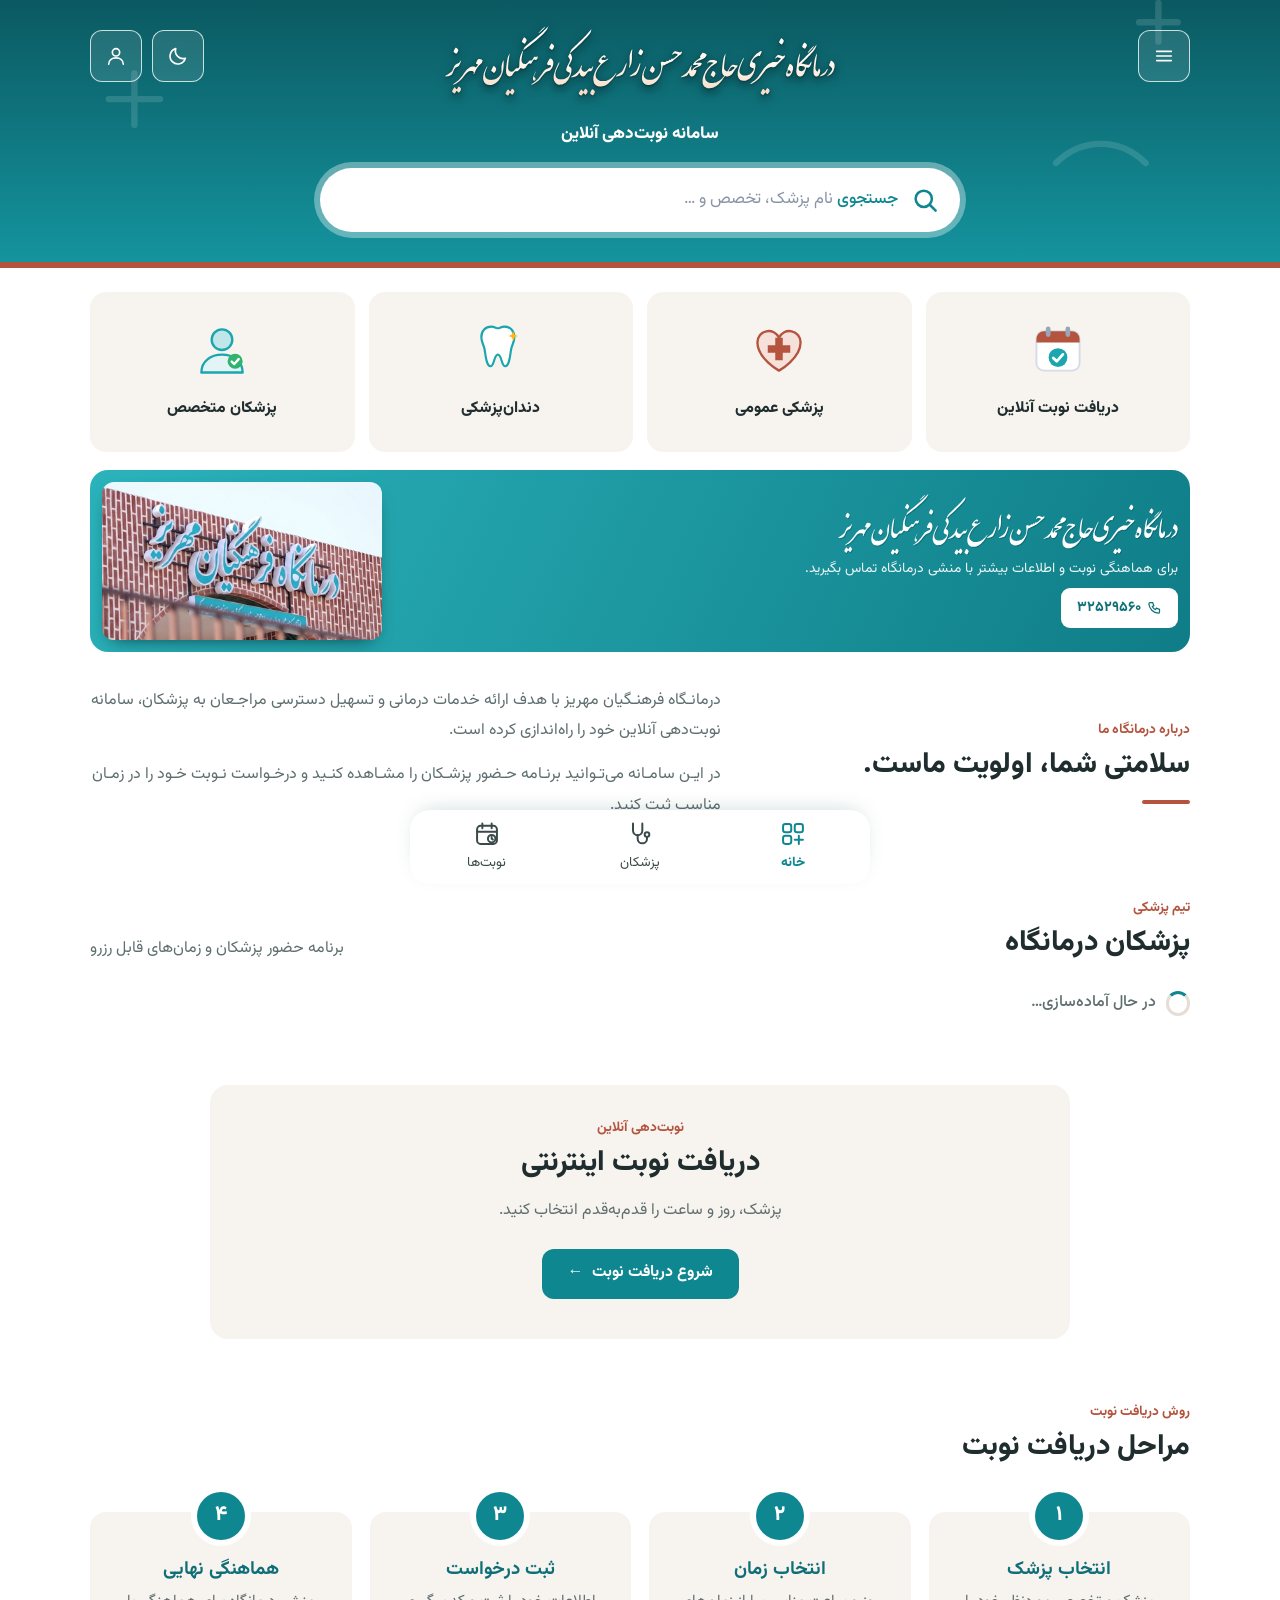
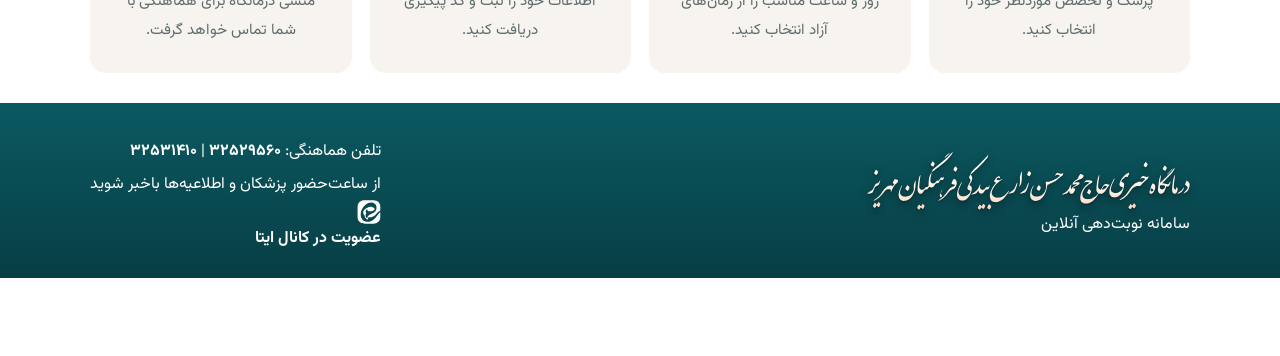
==== commit 0f1d6b57: "Update print statement from 'Hello' to 'Goodbye'" ====
--- a/index.html
+++ b/index.html
@@ -15,7 +15,7 @@
   <link rel="preconnect" href="https://script.google.com" crossorigin>
   <link rel="preconnect" href="https://script.googleusercontent.com" crossorigin>
   <link rel="stylesheet" href="https://fonts.googleapis.com/css2?family=Vazirmatn:wght@400;500;700;800&display=swap">
-  <link rel="stylesheet" href="css/style.css?v=77">
+  <link rel="stylesheet" href="css/style.css?v=79">
 </head>
 
 <body>
@@ -24,7 +24,7 @@
 <svg width="0" height="0" style="position:absolute" aria-hidden="true" focusable="false"><defs><linearGradient id="wmg" x1="0" y1="0" x2="0" y2="1"><stop offset="0" stop-color="#fff"/><stop offset=".55" stop-color="#fff6ec"/><stop offset="1" stop-color="#f6d9c4"/></linearGradient></defs></svg>
 <a class="skip" href="#booking">پرش به دریافت نوبت</a>
 <svg width="0" height="0" style="position:absolute" aria-hidden="true" focusable="false"><symbol id="eitaa-logo" viewBox="0 0 192 196"><path d="M91.9 140.6C87.6 145.7 89.1 153 86.1 158.5C77.1 160.4 65.4 146.5 62.6 138.9C61.3 135.3 61.4 129.7 59.7 126.8C58.8 125.2 57.2 123.9 55.9 122.6C52 118.2 49.1 112.8 48.5 107C45.9 81.8 77.9 62.3 98.9 57.4C105.9 55.8 113.7 55.4 120.8 56.8C128 58.1 145.6 67 141.1 76.6C135.2 89.3 98.5 97.1 87 89.5C80.9 85.5 83.2 81.5 80.6 76.3C72.2 76.9 67.5 91.1 69.4 98.1C70.4 101.8 73.2 104.4 74.2 108C73 112.3 70 115.9 68.9 120.4C66.8 129 68.9 138.1 74.7 144.8C76.5 146.8 78.1 148.4 80.7 148.9C82.9 146.5 83.1 142.9 84.3 139.8C85.7 135.9 88 132.3 90.8 129.3C102.1 116.9 119.4 112 133.8 104.3C140.2 100.9 145.7 96.4 149.8 90.3C161.4 72.7 159.8 44.2 143.4 30.1C128.6 17.2 107.6 17.4 90.4 24.9C58.1 39 32.5 75.3 28.9 110.2C25.8 139.9 36.7 164.4 65.8 174.7C76.8 178.5 88.6 179.6 100.1 177.6C127.6 172.8 146.1 150.6 161.9 129.4C166.6 123.1 180.3 102.9 186 99.6C186.8 99.2 187.1 99.5 187.7 99.4C188.2 100.1 188.6 100.2 188.8 101.2C189.4 104.3 188.9 107.8 188.9 111C188.9 117.7 188.8 124.3 188.8 131C188.7 139.1 189 147.2 186.6 155.1C180.6 174.6 164.2 189 144.1 192.7C138 193.8 131.2 193.1 125 193.1C113 193.1 101 193.2 89 193.2C81 193.2 73 193.2 65 193.2C48.6 193.1 36.7 192.7 23.1 182.4C12.8 174.6 5 162.6 2.8 149.8C1.4 141.7 1.7 133.2 1.7 125C1.7 114.7 1.7 104.3 1.7 94C1.7 84 1.7 74 1.8 64C1.9 57.5 1.6 50.8 2.9 44.4C3.8 40.1 5.5 35.9 7.4 31.9C14.8 16.5 30.1 5 47.1 2.5C55.6 1.3 64.5 1.9 73 1.8C85.3 1.8 97.7 1.8 110 1.8C127.5 1.8 145.8 -0.1 161.6 8.9C174.9 16.4 185.5 30.2 188 45.4C189 51.5 188.7 57.9 188.8 64C188.9 68 189.8 79.9 188.5 83.1C187.7 85 177.8 92.7 175.4 94.9C165.3 104.8 156.1 115.6 145.3 124.8C135.8 133 123.8 140.4 111 141.4C107.7 141.7 104.4 141.6 101.1 141.3C98 141 95 139.8 91.9 140.6Z"/></symbol></svg>
-<a class="callfab" href="tel:03532529560" aria-label="تماس با درمانگاه">☎</a>
+<a class="callfab" href="tel:03532529560" aria-label="تماس با درمانگاه"><svg class="pico" viewBox="0 0 24 24" width="28" height="28" fill="currentColor" aria-hidden="true" focusable="false"><path d="M12 3.75c-4.600 0-8.700 1.350-10.200 3.550-.55.8-.5 2.050-.25 2.950.15.5.65.75 1.150.65l3.150-.65c.5-.1.85-.55.85-1.050V7.650c1.65-.55 3.45-.75 5.300-.75s3.650.2 5.300.75V9.200c0 .5.35.95.85 1.050l3.150.65c.5.1 1-.15 1.150-.65.25-.9.3-2.150-.25-2.950C20.7 5.100 16.6 3.750 12 3.750z"/><path fill-rule="evenodd" d="M8 8.400h1.800v1.700h4.400V8.400H16v1.9l3.450 4.300c.35.45.55 1 .55 1.600v2.550c0 .85-.65 1.500-1.500 1.500h-13c-.85 0-1.500-.65-1.500-1.500V16.200c0-.6.2-1.150.55-1.600L8 10.300zM12 12.2a3.100 3.100 0 1 0 0 6.200 3.100 3.100 0 0 0 0-6.200z"/><circle cx="12" cy="15.3" r="1.15"/><circle cx="14.20" cy="15.30" r=".6"/><circle cx="13.56" cy="16.86" r=".6"/><circle cx="12.00" cy="17.50" r=".6"/><circle cx="10.44" cy="16.86" r=".6"/><circle cx="9.80" cy="15.30" r=".6"/><circle cx="10.44" cy="13.74" r=".6"/><circle cx="12.00" cy="13.10" r=".6"/><circle cx="13.56" cy="13.74" r=".6"/></svg></a>
 <a class="eitaafab" href="https://eitaa.com/darmangah_farhangian_mehriz" data-eitaa="darmangah_farhangian_mehriz" target="_blank" rel="noopener" aria-label="کانال اطلاع‌رسانی درمانگاه در ایتا"><svg class="eico" fill="#fff" viewBox="0 0 192 196" width="26" height="26" aria-hidden="true" focusable="false"><use href="#eitaa-logo"/></svg></a>
 <div id="app">
 
@@ -172,8 +172,10 @@
 
       <div class="footer-copy">
         <div class="ft-tel">تلفن هماهنگی: <span style="white-space:nowrap"><a href="tel:03532529560">۳۲۵۲۹۵۶۰</a> | <a href="tel:03532531410">۳۲۵۳۱۴۱۰</a></span></div>
-        <p class="eitaa-note" dir="rtl"><span class="ln">برای اطلاع از زمان حضور پزشکان به کانال</span><span class="ln">اطلاع‌رسانی درمانگاه در ایتا بپیوندید.</span></p>
-        <a class="eitaa-link ef" href="https://eitaa.com/darmangah_farhangian_mehriz" data-eitaa="darmangah_farhangian_mehriz" target="_blank" rel="noopener" aria-label="کانال ایتا درمانگاه"><svg class="eico" fill="#e07500" viewBox="0 0 192 196" width="28" height="28" aria-hidden="true" focusable="false"><use href="#eitaa-logo"/></svg><span>کانال اطلاع‌رسانی در ایتا</span></a>
+        <div class="ecta ef">
+          <span class="ecta-cap"><i class="dot" aria-hidden="true"></i>از ساعت‌حضور پزشکان و اطلاعیه‌ها باخبر شوید</span>
+          <a class="ecta-btn" href="https://eitaa.com/darmangah_farhangian_mehriz" data-eitaa="darmangah_farhangian_mehriz" target="_blank" rel="noopener"><svg class="eico" fill="currentColor" viewBox="0 0 192 196" width="24" height="24" aria-hidden="true" focusable="false"><use href="#eitaa-logo"/></svg><span>عضویت در کانال ایتا</span></a>
+        </div>
       </div>
 
     </div>
@@ -229,8 +231,10 @@
     <button type="button" class="nav-link-btn" id="navThemeM" aria-pressed="false"><span class="tm-l">حالت تیره</span></button>
   </div>
   <p class="menu-tel">تلفن: <a href="tel:03532529560">۳۲۵۲۹۵۶۰</a> | <a href="tel:03532531410">۳۲۵۳۱۴۱۰</a></p>
-  <p class="eitaa-note em" dir="rtl"><span class="ln">برای اطلاع از زمان حضور پزشکان به کانال</span><span class="ln">اطلاع‌رسانی درمانگاه در ایتا بپیوندید.</span></p>
-  <a class="eitaa-link em" href="https://eitaa.com/darmangah_farhangian_mehriz" data-eitaa="darmangah_farhangian_mehriz" target="_blank" rel="noopener" aria-label="کانال ایتا درمانگاه"><svg class="eico" fill="#e07500" viewBox="0 0 192 196" width="28" height="28" aria-hidden="true" focusable="false"><use href="#eitaa-logo"/></svg><span>کانال اطلاع‌رسانی در ایتا</span></a>
+  <div class="ecta em">
+    <span class="ecta-cap"><i class="dot" aria-hidden="true"></i>از ساعت‌حضور پزشکان و اطلاعیه‌ها باخبر شوید</span>
+    <a class="ecta-btn" href="https://eitaa.com/darmangah_farhangian_mehriz" data-eitaa="darmangah_farhangian_mehriz" target="_blank" rel="noopener"><svg class="eico" fill="currentColor" viewBox="0 0 192 196" width="24" height="24" aria-hidden="true" focusable="false"><use href="#eitaa-logo"/></svg><span>عضویت در کانال ایتا</span></a>
+  </div>
 </dialog>
 
 <dialog id="umenu" class="umenu" aria-label="حساب کاربری">
--- a/css/style.css
+++ b/css/style.css
@@ -626,3 +626,90 @@
 .eitaa-link.ef,.eitaa-link.em{position:relative}
 .eitaa-link.ef::before,.eitaa-link.em::before{content:"";position:absolute;inset:-1px;border:2px solid #ff9a2e;border-radius:999px;pointer-events:none;opacity:0;animation:eitaawave 2.8s ease-out infinite}
 @keyframes eitaawave{0%{transform:scale(1);opacity:.85}65%,100%{transform:scale(1.1,1.4);opacity:0}}
+
+/* =========================================================
+   v39: حالت تیره / روشن
+   ========================================================= */
+html{color-scheme:light}html[data-theme=dark]{color-scheme:dark}
+#navTheme .i-sun{display:none}html[data-theme=dark] #navTheme .i-moon{display:none}html[data-theme=dark] #navTheme .i-sun{display:block}
+#navThemeM::before{content:"";display:inline-block;width:1.1em;height:1.1em;margin-inline-end:8px;vertical-align:-.2em;background:currentColor;-webkit-mask:var(--ti) center/contain no-repeat;mask:var(--ti) center/contain no-repeat;--ti:url("data:image/svg+xml,%3Csvg xmlns='http://www.w3.org/2000/svg' viewBox='0 0 24 24' fill='none' stroke='%23000' stroke-width='2' stroke-linecap='round' stroke-linejoin='round'%3E%3Cpath d='M20 14.5A8.5 8.5 0 0 1 9.5 4 8.5 8.5 0 1 0 20 14.5z'/%3E%3C/svg%3E")}
+html[data-theme=dark] #navThemeM::before{--ti:url("data:image/svg+xml,%3Csvg xmlns='http://www.w3.org/2000/svg' viewBox='0 0 24 24' fill='none' stroke='%23000' stroke-width='2' stroke-linecap='round' stroke-linejoin='round'%3E%3Ccircle cx='12' cy='12' r='4'/%3E%3Cpath d='M12 2.5v2M12 19.5v2M2.5 12h2M19.5 12h2M5.3 5.3l1.4 1.4M17.3 17.3l1.4 1.4M5.3 18.7l1.4-1.4M17.3 6.7l1.4-1.4'/%3E%3C/svg%3E")}
+
+html[data-theme=dark]{--bg:#0e1a1e;--card:#162529;--ink:#e6f1f3;--mut:#9fb8be;--line:#2b434b;--p:#168a95;--pd:#7fd3e3;--dd:#06262c;--pl:#18363d;--brl:#3a2620;--br:#e58a72;--err:#ff9b93;--ok:#6fd392;--sh:0 10px 28px -18px #000}
+[data-theme=dark] body{background:var(--bg);color:var(--ink)}
+[data-theme=dark] .top-blue{background:linear-gradient(180deg,#05292e 0%,#0b5a63 100%)}
+[data-theme=dark] .site-footer{background:linear-gradient(180deg,#07353b,#04232a)}
+[data-theme=dark] .intro,[data-theme=dark] .doctors,[data-theme=dark] .booking-section,[data-theme=dark] .guide{background:var(--bg)}
+[data-theme=dark] .hero-search{background:var(--card);color:var(--mut);box-shadow:0 0 0 6px #ffffff26}
+[data-theme=dark] .hero-search b{color:var(--pd)}[data-theme=dark] .hero-search svg{stroke:var(--pd)}
+[data-theme=dark] .tile:hover{background:#1d3237}[data-theme=dark] .tile:active{background:#223b41}
+[data-theme=dark] .tile svg [fill="#fff"]{fill:#dbe8eb}
+[data-theme=dark] .tabbar{background:var(--card);color:var(--ink);box-shadow:0 -6px 22px -10px #000}
+[data-theme=dark] .tabbar>*{color:var(--mut)}[data-theme=dark] .tabbar .on{color:var(--pd)}
+[data-theme=dark] .banner-btn{background:var(--card);color:var(--pd)}
+[data-theme=dark] .banner img,[data-theme=dark] .av img{filter:brightness(.9)}
+/* دکمه‌ها: متن سفید روی فیروزه‌ای تیره؛ هاور روشن‌تر نه سفید */
+[data-theme=dark] .primary-button:hover,[data-theme=dark] .nav-button:hover,[data-theme=dark] .doc-btn:hover{background:#1ba0ad;color:#fff}
+[data-theme=dark] .primary-button:active,[data-theme=dark] .nav-button:active,[data-theme=dark] .doc-btn:active{background:#0f6f78;color:#fff}
+[data-theme=dark] .primary-button.busy,[data-theme=dark] .nav-button.busy{background:#0f6f78}
+[data-theme=dark] .link-btn,[data-theme=dark] .tabbar .on,[data-theme=dark] .pin{color:var(--pd);stroke:var(--pd)}
+[data-theme=dark] .pin{stroke:var(--pd)}
+[data-theme=dark] .section-kicker{color:var(--br)}[data-theme=dark] .heading-line{background:var(--br)}
+/* سطوح سفید ثابت */
+[data-theme=dark] .fsz,[data-theme=dark] .chip,[data-theme=dark] .dc,[data-theme=dark] .nav-link-btn,
+[data-theme=dark] .pf-ib,[data-theme=dark] .pf-card,[data-theme=dark] #rvText,[data-theme=dark] .srch-top input,
+[data-theme=dark] dialog.umenu,[data-theme=dark] .wz,[data-theme=dark] .msgbox{background:var(--card);color:var(--ink)}
+[data-theme=dark] input:focus{background:var(--bg)}
+[data-theme=dark] input,[data-theme=dark] textarea{color:var(--ink)}
+[data-theme=dark] input::placeholder,[data-theme=dark] textarea::placeholder{color:var(--mut);opacity:.8}
+[data-theme=dark] .chip:disabled{background:var(--bg)}
+[data-theme=dark] .chip:active:not(:disabled),[data-theme=dark] .chip:hover:not(:disabled){color:#fff}
+[data-theme=dark] .nav-link-btn:hover{background:var(--pl)}
+[data-theme=dark] .nav-link-btn:active{background:var(--p);color:#fff}
+[data-theme=dark] .eitaafab{background:var(--card)}
+[data-theme=dark] .av,[data-theme=dark] .av.sm{border-color:var(--card)}
+[data-theme=dark] .guide-item span{box-shadow:0 0 0 6px var(--bg);color:#fff}
+[data-theme=dark] .service-number{color:#25404a}
+[data-theme=dark] .stars button{color:#3a5560}[data-theme=dark] .stars button.on{color:#f2a900}
+[data-theme=dark] dialog.menu::backdrop,[data-theme=dark] dialog.srch::backdrop,[data-theme=dark] dialog.prof::backdrop,[data-theme=dark] .wz::backdrop,[data-theme=dark] .msgbox::backdrop{background:#02101480}
+/* پیام‌های وضعیت */
+[data-theme=dark] .ok{background:#16301f;color:var(--ok)}
+[data-theme=dark] .chip.off:disabled{background:#3b1f1f;border-color:#6b3535;color:var(--err)}
+[data-theme=dark] .legend i{background:#3b1f1f;border-color:#6b3535}
+[data-theme=dark] .okbig,[data-theme=dark] .msgbox[data-kind=ok] .msgbox-ico{background:#16301f;color:var(--ok)}
+[data-theme=dark] .wz-body.rc .rc-ok{color:var(--ok)}
+[data-theme=dark] .tag,[data-theme=dark] .rc-note{color:#f3b8a8}
+[data-theme=dark] .tag{background:var(--pl);color:var(--pd)}
+[data-theme=dark] .sum div,[data-theme=dark] .rc-list>div{border-color:var(--line)}
+[data-theme=dark] .eitaa-link.em:active{background:var(--line)}
+[data-theme=dark] .cf-no:active{color:#fff}
+@media(prefers-reduced-motion:no-preference){body,.tabbar,.wz,.msgbox,.chip,.dc,.tile,.pf-card{transition:background-color .25s,color .25s,border-color .25s}}
+
+/* v40: لوگوتایپ هدر کمی کوچک‌تر */
+.site-header .wm{width:min(365px,calc(100vw - 150px))}
+@media(min-width:900px){.site-header .wm{width:390px}}
+@media(max-width:700px){.site-header .wm{width:100%;max-width:340px}}
+
+/* v41: لوگوتایپ هدر کمی پایین‌تر */
+.site-header .wm{margin-top:10px}
+@media(max-width:700px){.site-header .wm{margin-top:10px}}
+
+/* v42: لوگوتایپ هدر: گرادیان سفید به کرم + سایهٔ عمیق */
+.site-header .wm{filter:drop-shadow(0 3px 5px rgba(2,32,36,.55)) drop-shadow(0 1px 1px rgba(2,32,36,.6))}
+
+/* v43: لوگوتایپ فوتر: همان اندازه و رنگ هدر */
+.site-footer .wm-f{width:min(323px,73vw);height:auto;filter:drop-shadow(0 3px 5px rgba(2,32,36,.55)) drop-shadow(0 1px 1px rgba(2,32,36,.6))}
+
+/* v44: لوگوتایپ منوی همبرگری کمی کوچک‌تر */
+.menu .wm{width:min(270px,100%);height:auto}
+.menu-top .logo{justify-content:center}
+/* دکمهٔ بستن منو در حالت روشن دیده نمی‌شد (سفید روی سفید) */
+.menu .hbtn{color:var(--pd);border-color:var(--line);background:var(--pl)}
+.menu .hbtn:active{background:var(--p);color:#fff}
+
+/* v45: دکمهٔ بستن منو: کوچک‌تر، بالای نام در گوشهٔ چپ؛ ناحیهٔ لمس همان‌قدر بزرگ می‌ماند */
+.menu-top{padding-top:34px}
+.menu-top .hbtn{top:0;left:0;width:32px;height:32px;border-radius:10px;font-size:.95rem}
+.menu-top .hbtn::after{content:"";position:absolute;inset:-7px}
+dialog.menu[open]{padding-top:clamp(6px,1.2dvh,10px)}
+.menu-nav a{padding-block:clamp(6px,1.3dvh,11px)}
